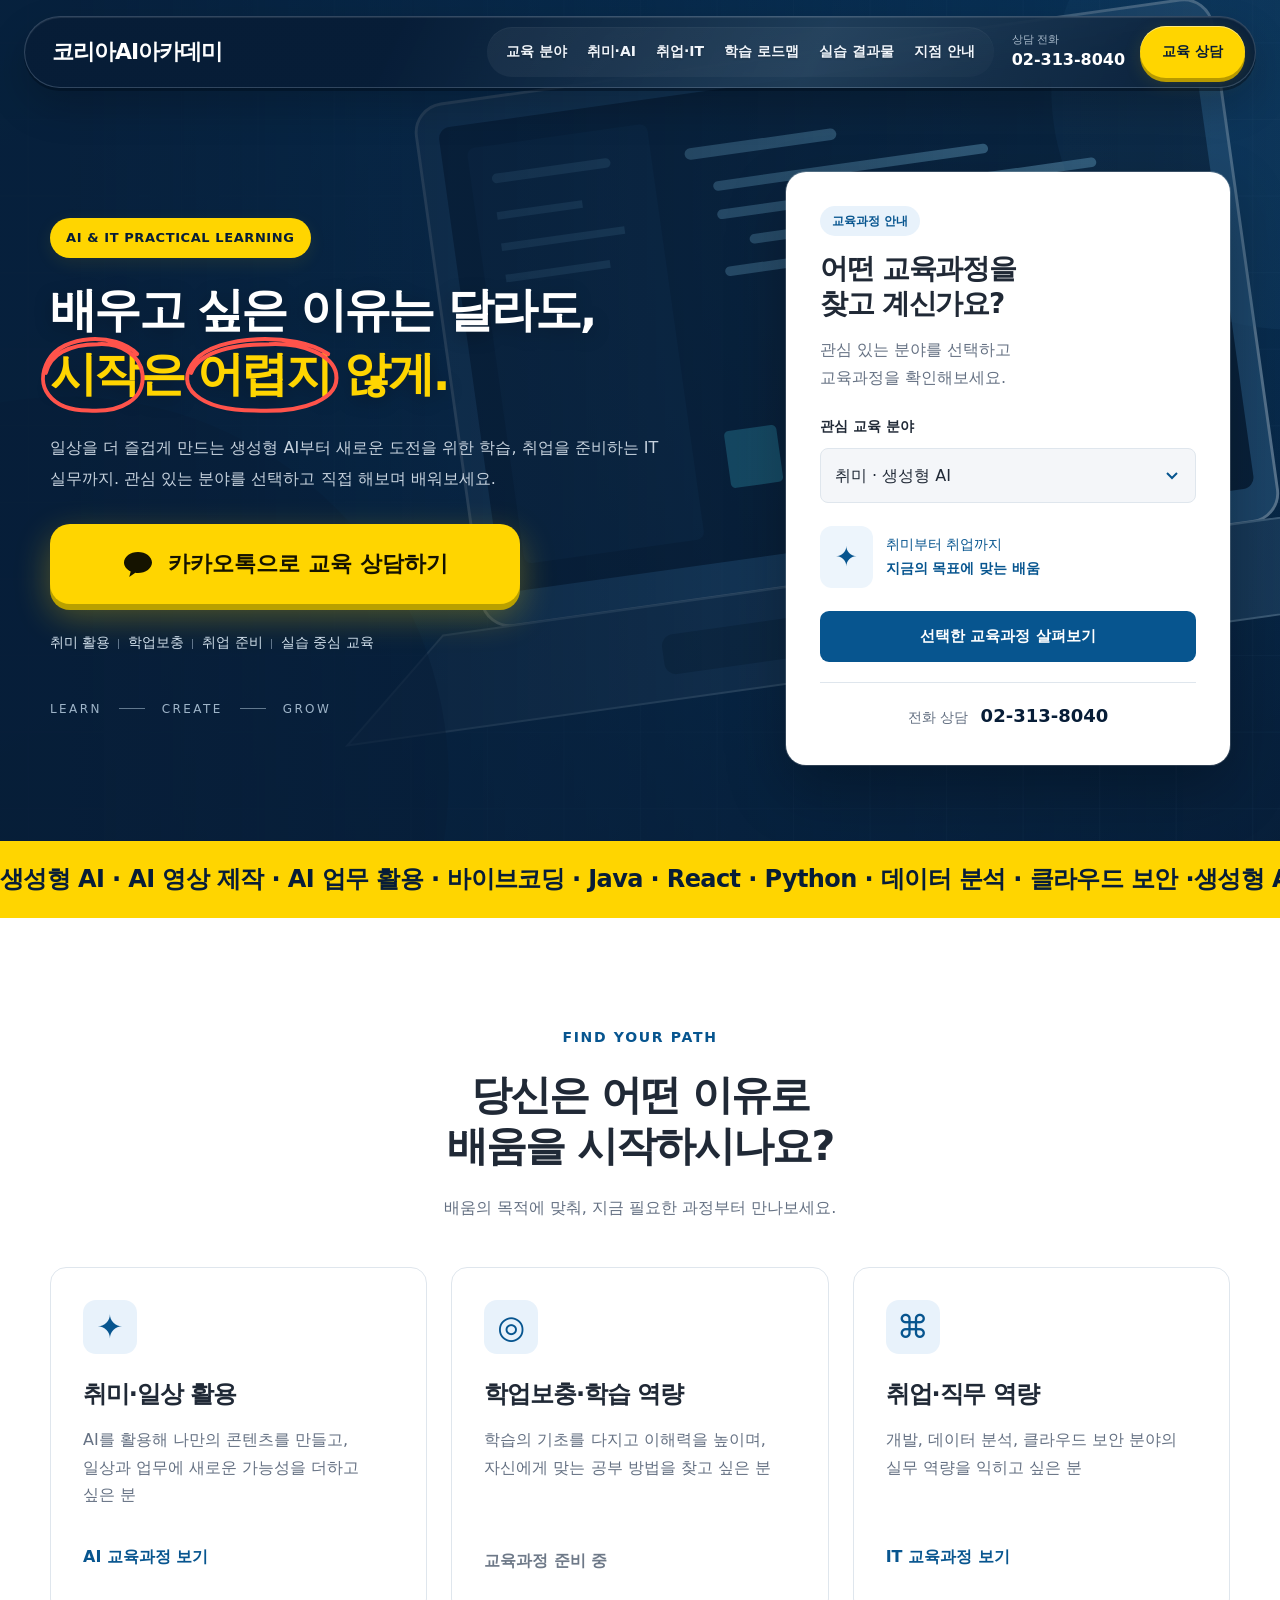
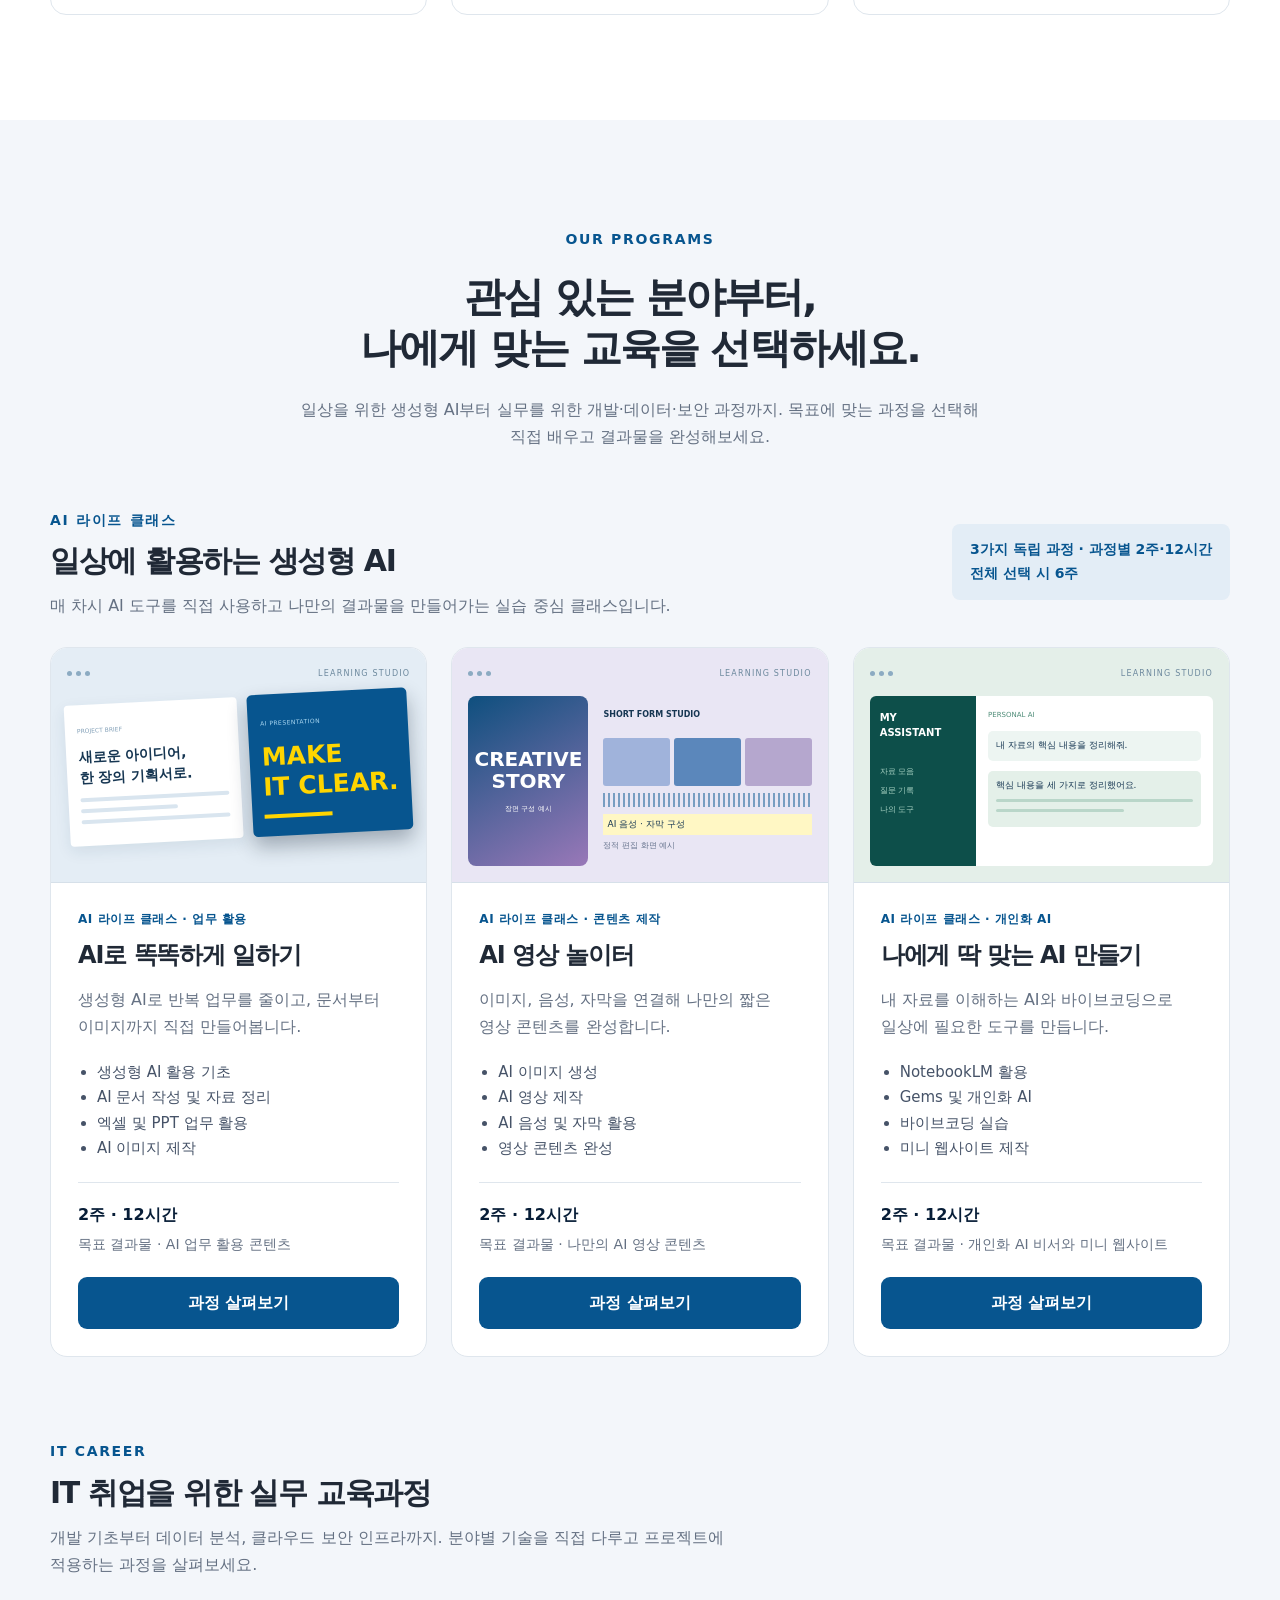
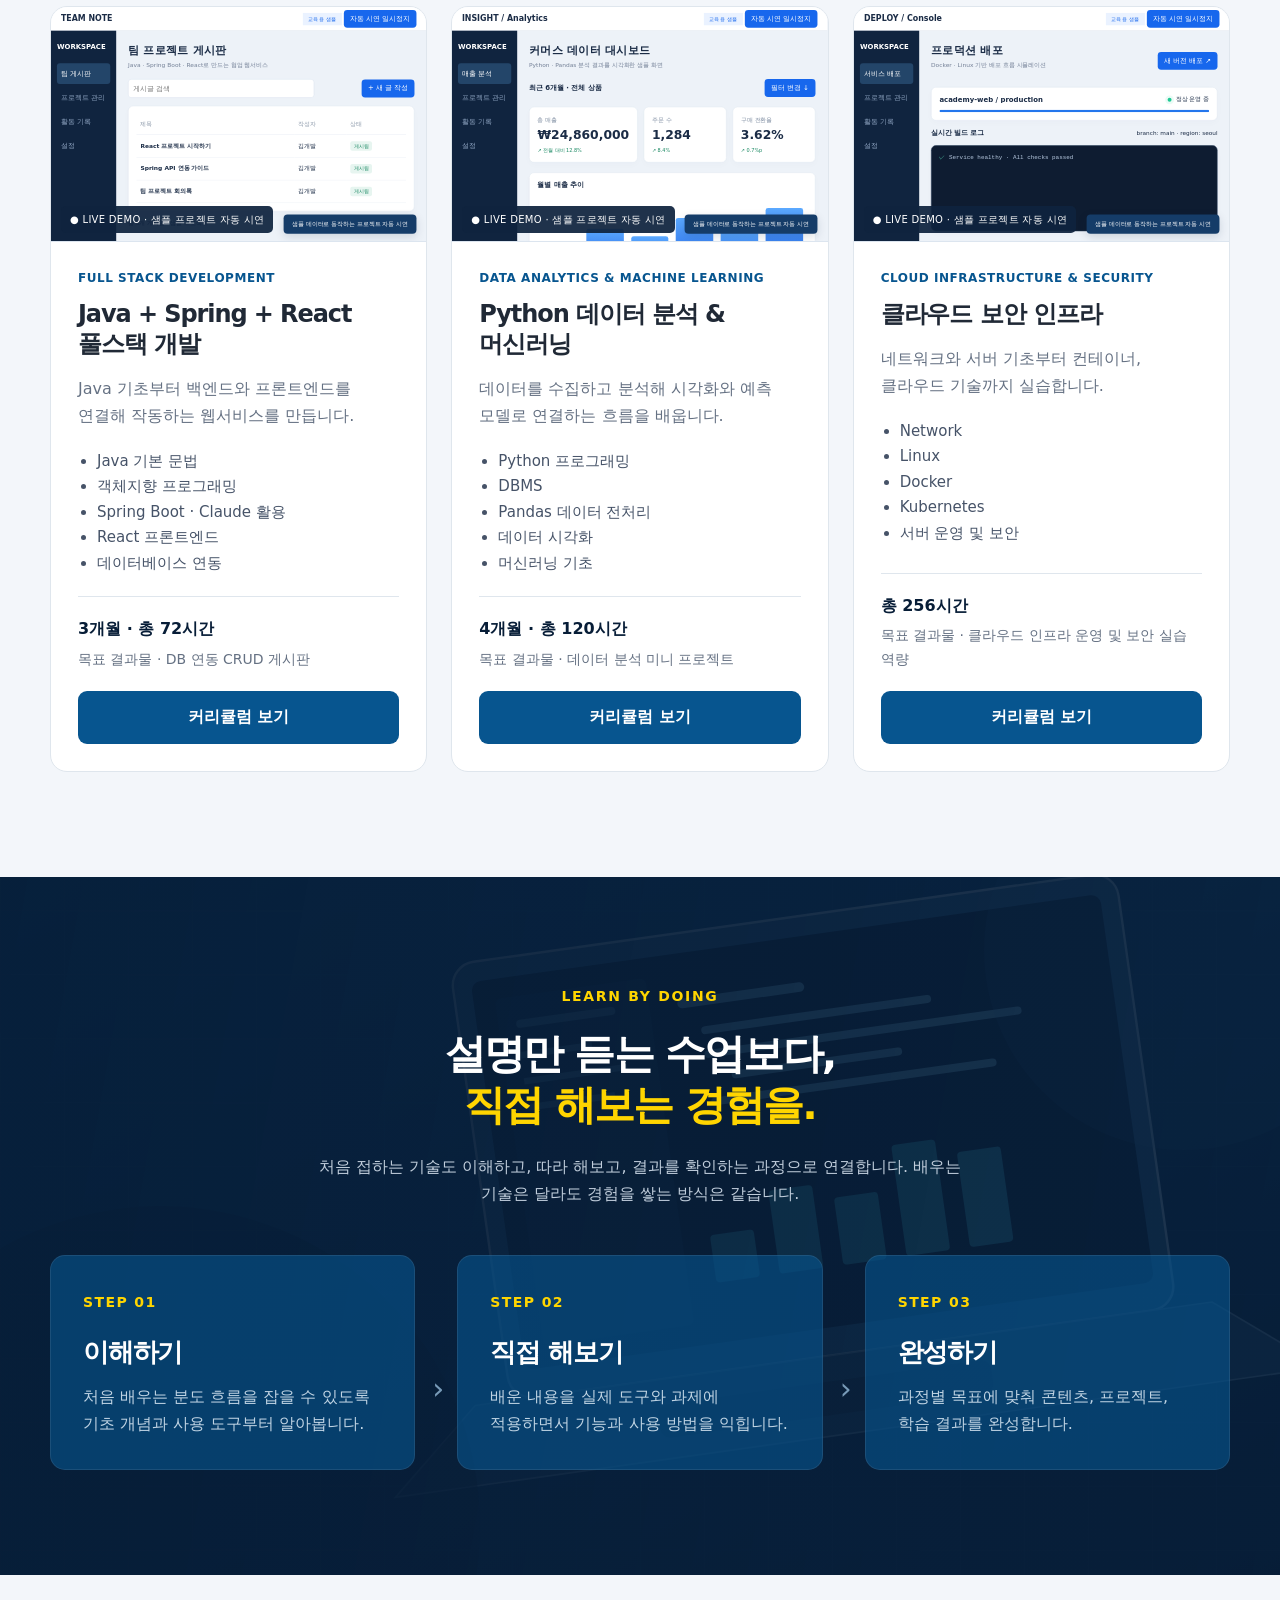
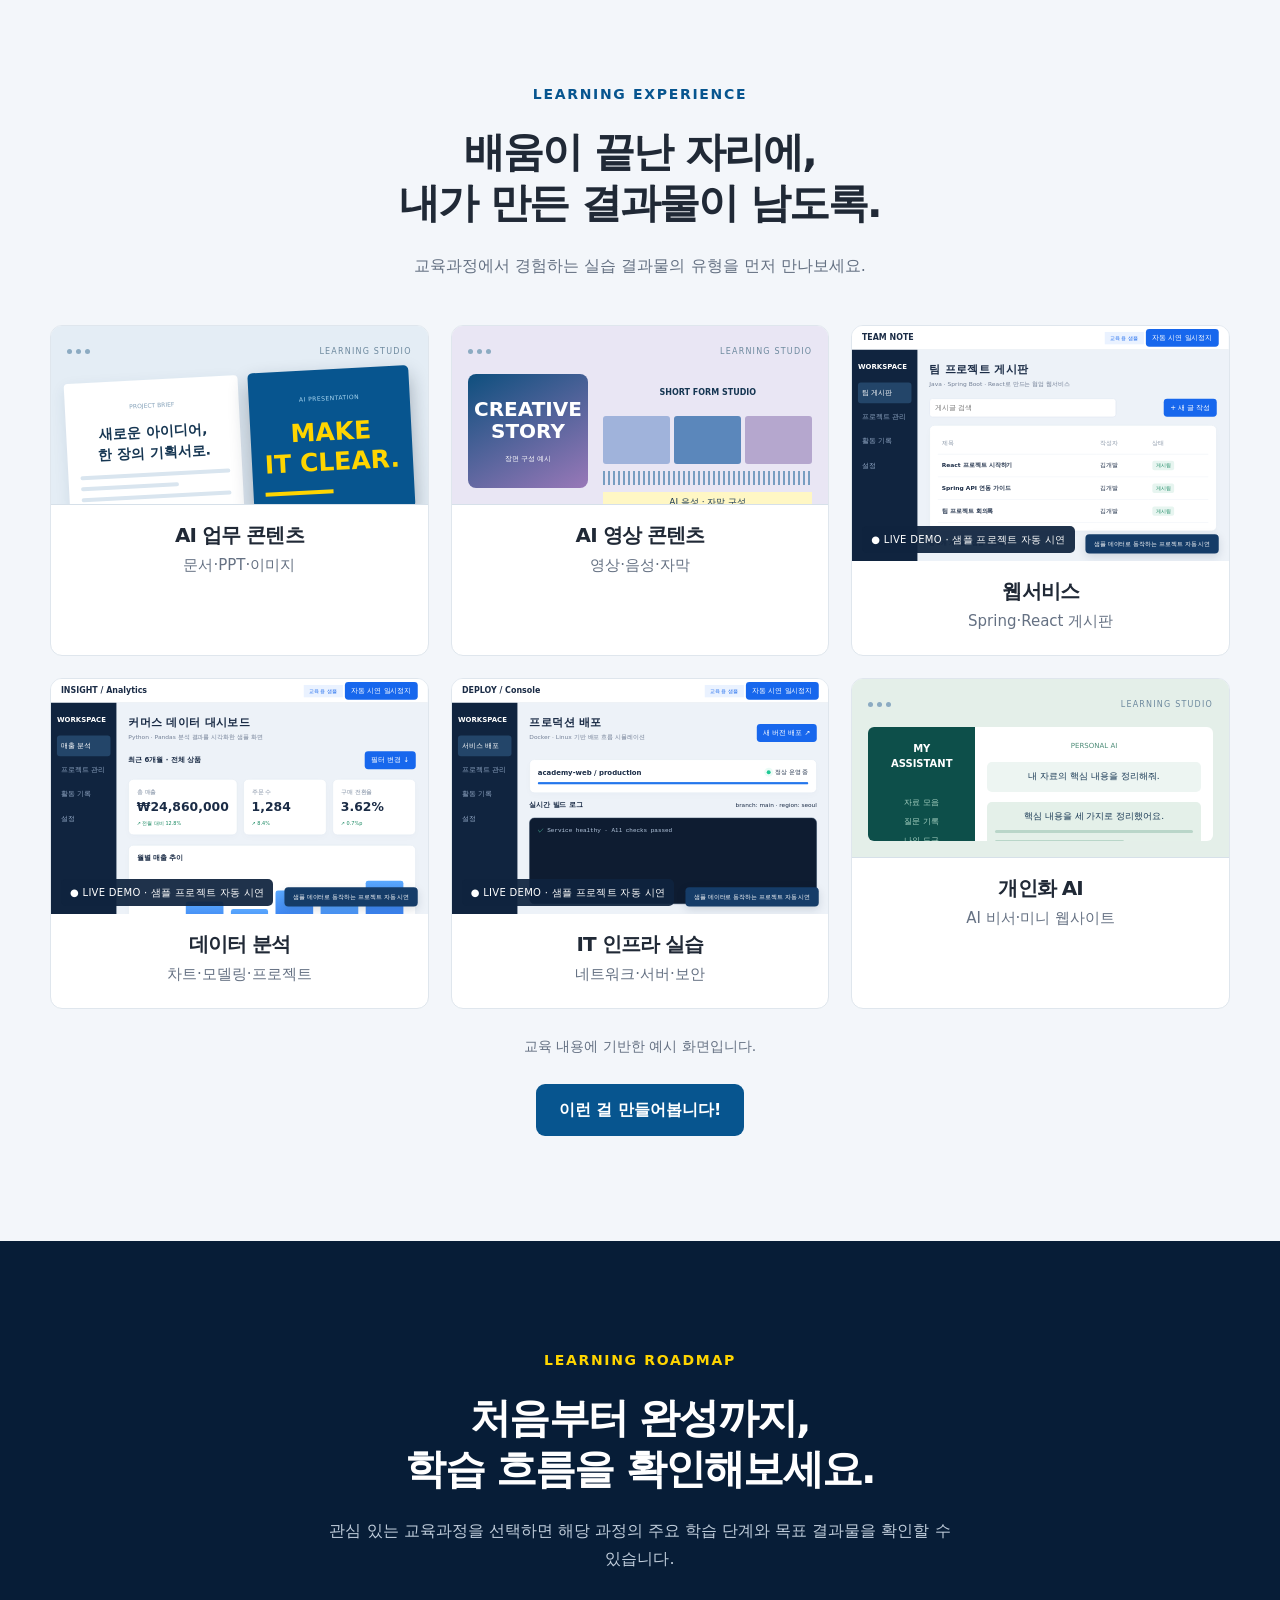
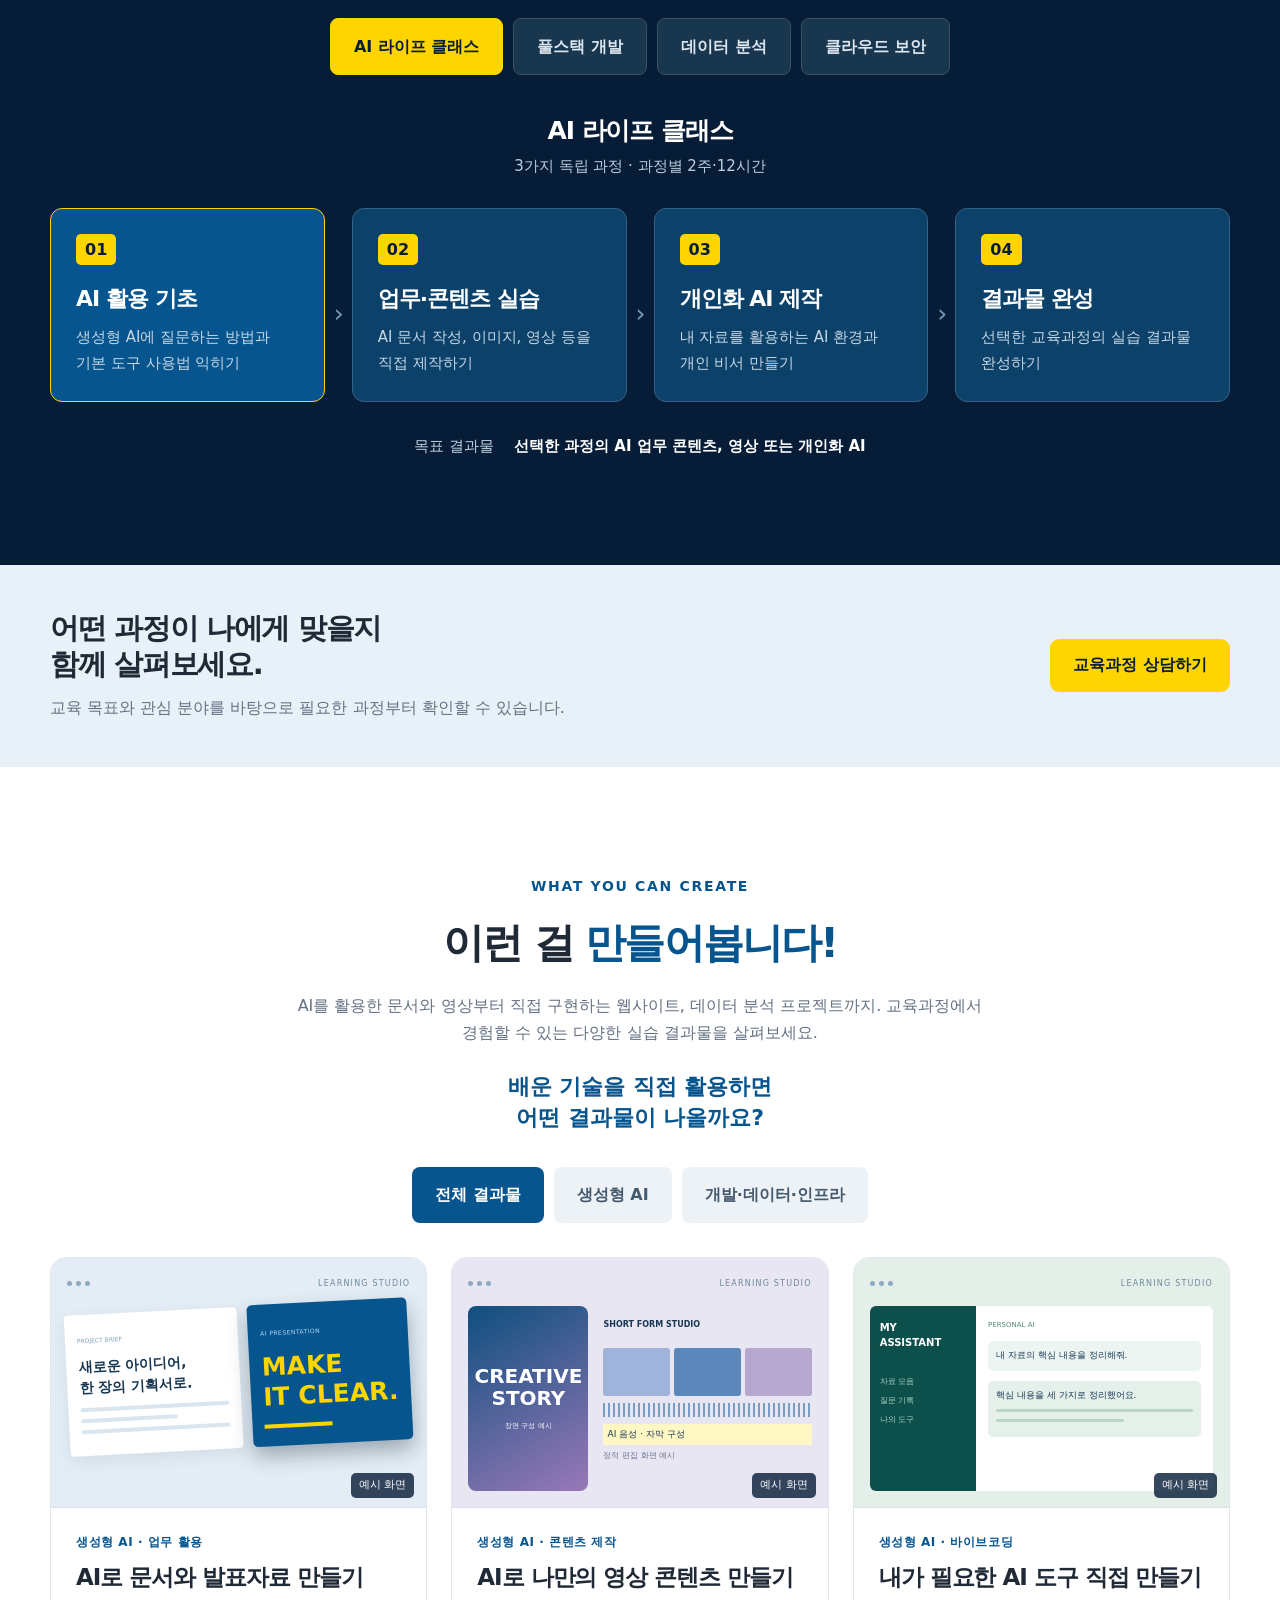
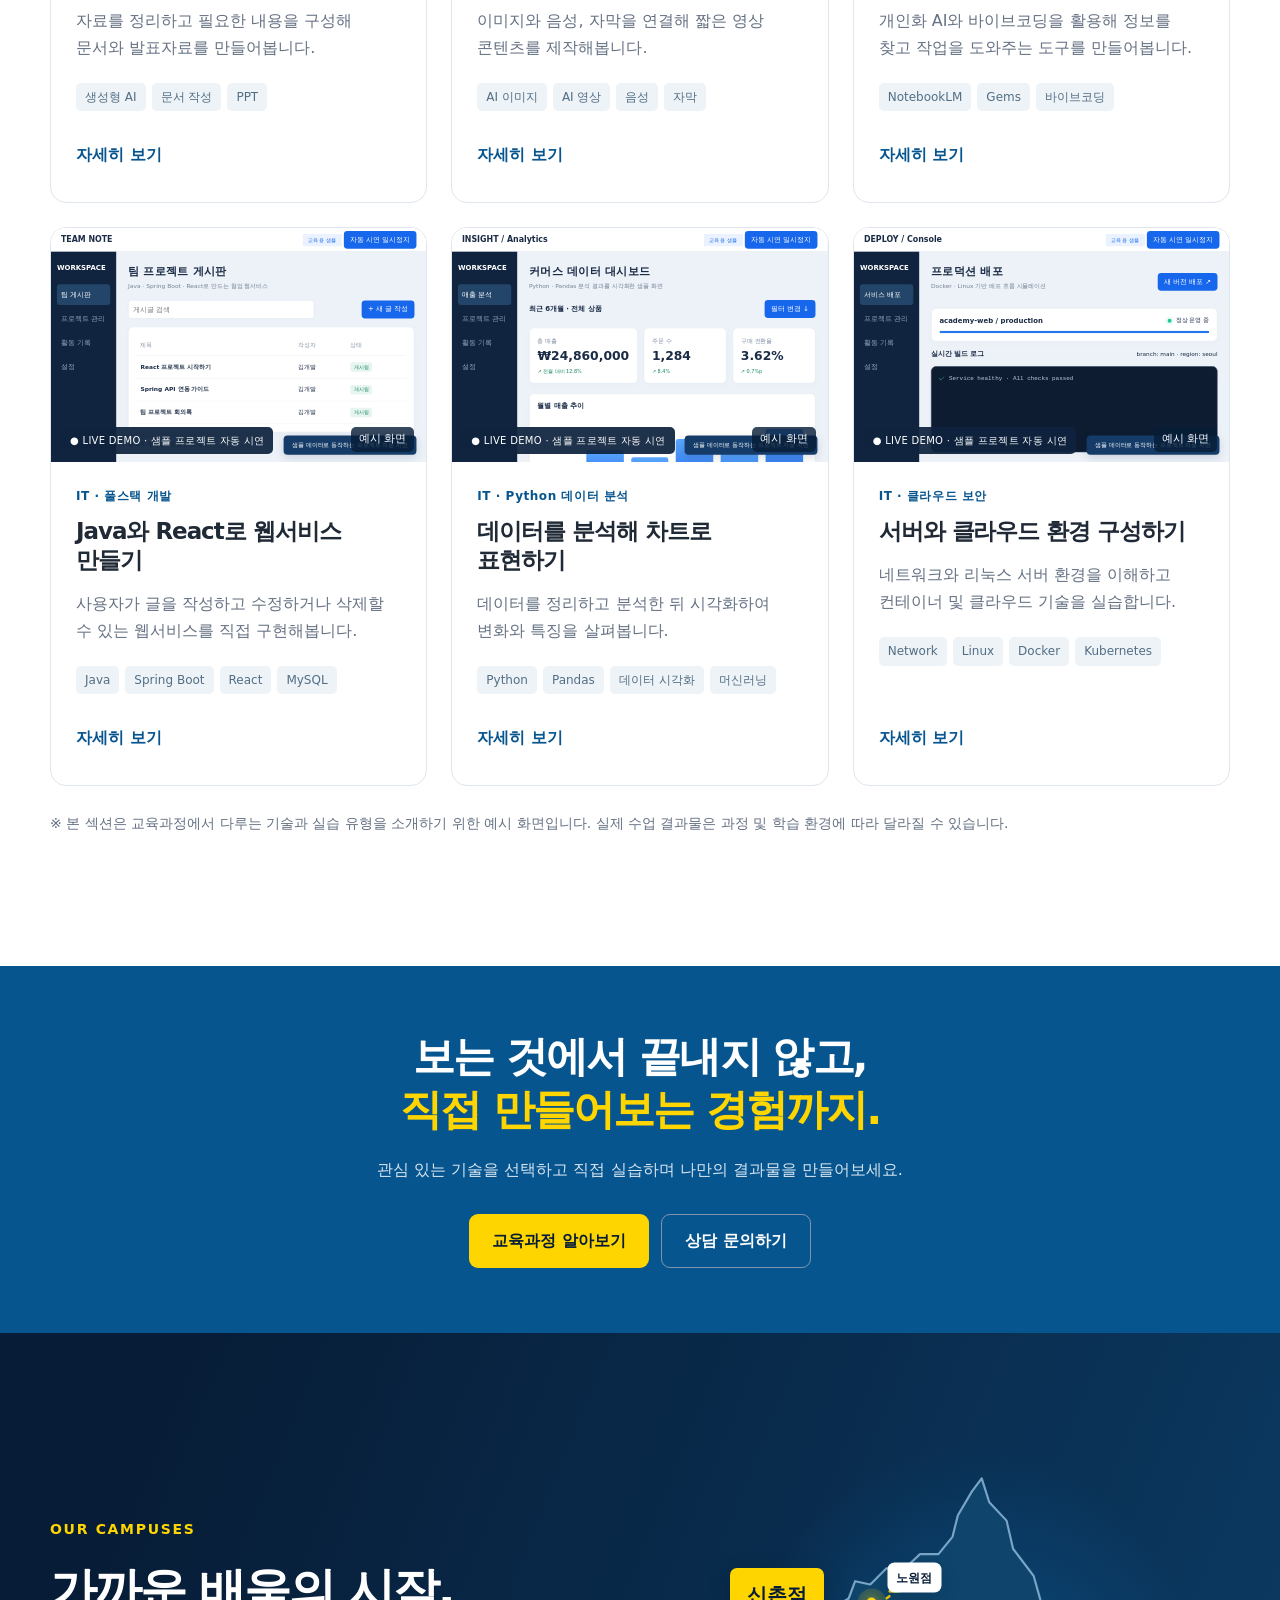
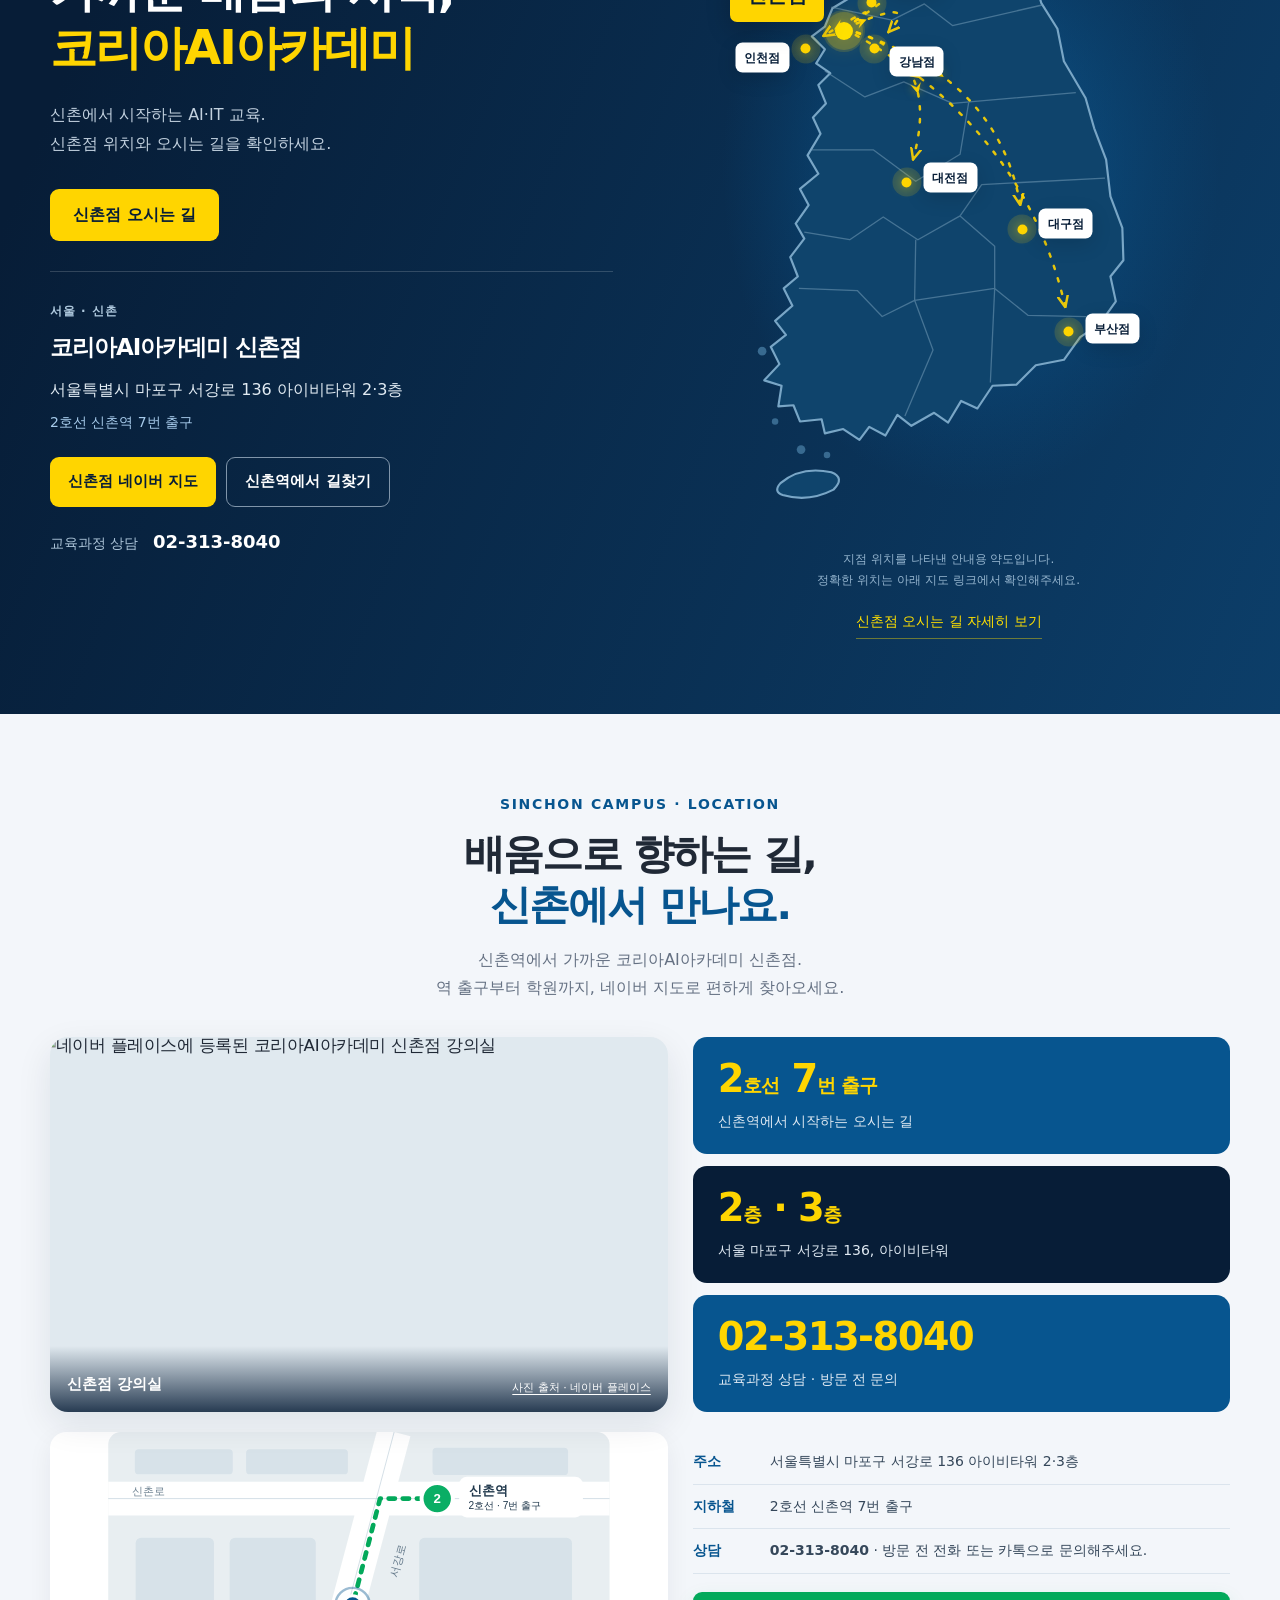
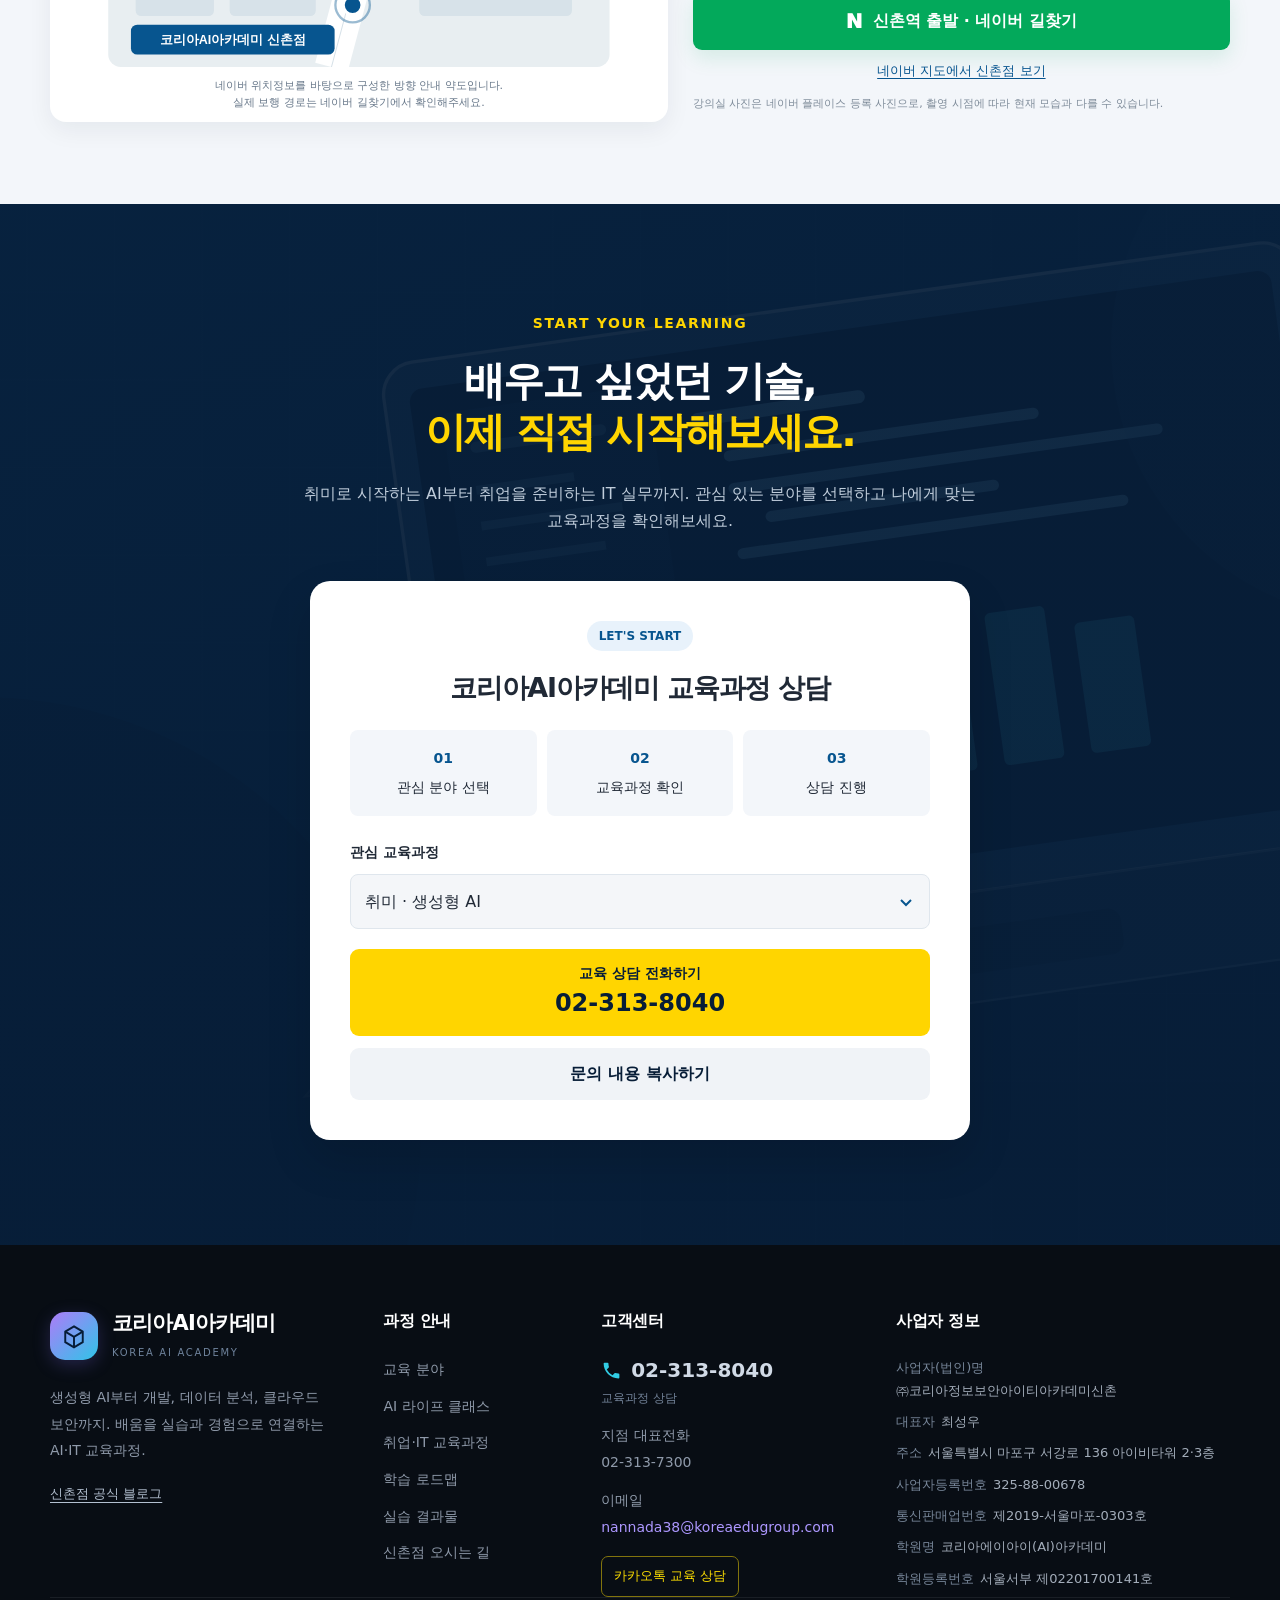
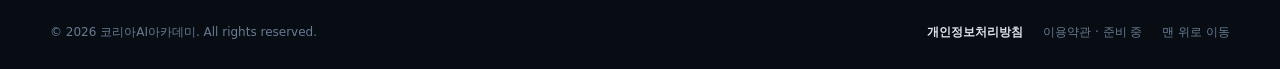
==== index.html @ da9e71c8 "Focus campus information and navigation on Sinchon; retain map arrows" ====
<!doctype html>
<html lang="ko"><head><meta charset="utf-8"><meta name="viewport" content="width=device-width,initial-scale=1"><meta name="theme-color" content="#071D37"><meta name="description" content="코리아AI아카데미 AI·IT 교육과정. 생성형 AI, Java·React 개발, Python 데이터 분석, 클라우드 보안까지 실습으로 배웁니다."><meta property="og:title" content="코리아AI아카데미 | AI·IT 교육과정"><title>코리아AI아카데미 | AI·IT 교육과정</title><link rel="preconnect" href="https://cdn.jsdelivr.net"><link rel="stylesheet" href="https://cdn.jsdelivr.net/gh/orioncactus/pretendard@v1.3.9/dist/web/static/pretendard-dynamic-subset.min.css"><link rel="stylesheet" href="./css/style.css?v=20261122-sinchon-only"><script defer src="./js/content.js?v=20261122-sinchon-only"></script><script defer src="./js/main.js?v=20261122-sinchon-only"></script></head><body><a class="skip" href="#main">본문 바로가기</a><div id="app"></div><footer class="academy-footer"><div class="wrap"><div class="footer-columns"><div class="footer-brand-column"><a class="footer-brand-lockup" href="#top"><span class="footer-brand-symbol" aria-hidden="true"><svg viewBox="0 0 32 32"><path d="m16 5 10 6v12l-10 6-10-6V11Z" fill="none" stroke="currentColor" stroke-width="2.2"/><path d="m6 11 10 6 10-6M16 17v12" fill="none" stroke="currentColor" stroke-width="2.2"/></svg></span><span><b>코리아AI아카데미</b><small>KOREA AI ACADEMY</small></span></a><p>생성형 AI부터 개발, 데이터 분석, 클라우드 보안까지. 배움을 실습과 경험으로 연결하는 AI·IT 교육과정.</p><a class="footer-blog" href="https://blog.naver.com/sunsoo2002" target="_blank" rel="noopener noreferrer">신촌점 공식 블로그</a></div><div class="footer-course-column"><h3>과정 안내</h3><ul><li><a href="#paths">교육 분야</a></li><li><a href="#hobby">AI 라이프 클래스</a></li><li><a href="#career">취업·IT 교육과정</a></li><li><a href="#roadmap">학습 로드맵</a></li><li><a href="#outcomes">실습 결과물</a></li><li><a href="#sinchon-visit">신촌점 오시는 길</a></li></ul></div><div class="footer-customer-column"><h3>고객센터</h3><a class="footer-consult-phone" href="tel:023138040"><svg viewBox="0 0 24 24" aria-hidden="true"><path d="M6.6 10.8a15.4 15.4 0 0 0 6.6 6.6l2.2-2.2a1 1 0 0 1 1-.24c1.1.37 2.3.57 3.6.57a1 1 0 0 1 1 1V20a1 1 0 0 1-1 1C10.6 21 3 13.4 3 4a1 1 0 0 1 1-1h3.5a1 1 0 0 1 1 1c0 1.3.2 2.5.57 3.6a1 1 0 0 1-.24 1z"/></svg>02-313-8040</a><p class="footer-phone-caption">교육과정 상담</p><p>지점 대표전화<br><a href="tel:023137300">02-313-7300</a></p><p>이메일<br><a class="footer-email" href="mailto:nannada38@koreaedugroup.com">nannada38@koreaedugroup.com</a></p><a class="footer-kakao" href="https://open.kakao.com/o/sD28nP0h" target="_blank" rel="noopener noreferrer">카카오톡 교육 상담</a></div><div class="footer-business-column"><h3>사업자 정보</h3><dl><div><dt>사업자(법인)명</dt><dd>㈜코리아정보보안아이티아카데미신촌</dd></div><div><dt>대표자</dt><dd>최성우</dd></div><div><dt>주소</dt><dd>서울특별시 마포구 서강로 136 아이비타워 2·3층</dd></div><div><dt>사업자등록번호</dt><dd>325-88-00678</dd></div><div><dt>통신판매업번호</dt><dd>제2019-서울마포-0303호</dd></div><div><dt>학원명</dt><dd>코리아에이아이(AI)아카데미</dd></div><div><dt>학원등록번호</dt><dd>서울서부 제02201700141호</dd></div></dl></div></div><div class="footer-legal"><p>© 2026 코리아AI아카데미. All rights reserved.</p><div><a href="https://sinchon.koreaisacademy.com/2025/customer/privacy.asp" target="_blank" rel="noopener noreferrer">개인정보처리방침</a><span>이용약관 · 준비 중</span><a href="#top">맨 위로 이동</a></div></div></div></footer><noscript>교육과정 안내를 확인하려면 JavaScript를 켜주세요. 교육 상담: <a href="tel:023138040">02-313-8040</a></noscript><dialog id="detail" aria-labelledby="dialog-title"><button class="close" aria-label="상세창 닫기" autofocus>×</button><div id="dialog-body"></div></dialog></body></html>
---- css/style.css ----
:root{--navy:#071d37;--blue:#07558f;--yellow:#ffd500;--pale:#f3f6fa;--text:#202936;--muted:#657183;--border:#dfe6ed;--max:1180px}
*{box-sizing:border-box}html{scroll-behavior:smooth;scroll-padding-top:105px}body{margin:0;color:var(--text);font:16px/1.7 Pretendard,system-ui,-apple-system,sans-serif;word-break:keep-all;-webkit-font-smoothing:antialiased}body.modal-open{overflow:hidden}button,input,select{font:inherit}a{color:inherit;text-decoration:none}button{cursor:pointer}button,a,select{-webkit-tap-highlight-color:transparent}button{border:0}img{max-width:100%}em{font-style:normal;color:var(--yellow)}h1,h2,h3,h4,p{margin:0}h1,h2,h3,h4{line-height:1.25;letter-spacing:-.045em}strong{font-weight:800}a:focus-visible,button:focus-visible,select:focus-visible,[tabindex]:focus-visible{outline:3px solid #258fff;outline-offset:5px}.skip{position:fixed;top:-100px;left:20px;z-index:1000;background:#fff;padding:15px}.skip:focus{top:10px}.wrap{width:min(var(--max),calc(100% - 64px));margin:auto}.center{text-align:center}.section{padding:105px 0}.pale{background:var(--pale)}.navy{background:var(--navy);color:#fff}.blue-bg{background:var(--blue);color:#fff}.eyebrow{display:inline-block;color:var(--blue);font-size:14px;font-weight:800;letter-spacing:.12em;margin-bottom:20px}.navy .eyebrow,.hero .eyebrow{color:var(--yellow)}.section-head{max-width:820px;margin-bottom:46px}.section-head.center{margin-inline:auto}.section-head h2{font-size:clamp(30px,3.2vw,46px);font-weight:850;margin-bottom:22px}.section-head h2 strong{color:var(--blue)}.section-head p{color:var(--muted);max-width:690px}.section-head.center p{margin:auto}.navy .section-head p{color:#c0cddb}.btn{display:inline-flex;justify-content:center;align-items:center;gap:10px;padding:15px 23px;min-height:50px;border-radius:9px;font-size:16px;font-weight:800;line-height:1.4;transition:transform .2s,box-shadow .2s;max-width:100%}.btn:hover{transform:translateY(-2px);box-shadow:0 6px 15px #0002}.yellow{background:var(--yellow);color:var(--navy)}.blue{background:var(--blue);color:white}.outline{background:transparent;border:1px solid #8095aa;color:#fff}.neutral{background:#f0f3f7;color:var(--navy)}.btn.text,.text-btn{padding:8px 0;background:none;color:var(--blue);font-weight:800;font-size:16px}.status{font-size:14px;line-height:1.6;color:var(--blue);margin-top:12px}.status:empty{display:none}.example-note{color:var(--muted);font-size:14px;line-height:1.8;margin:25px 0}.small-label{color:var(--blue);font-size:12px;font-weight:800;letter-spacing:.045em;line-height:1.5}
.header{position:fixed;inset:0 0 auto;z-index:50;background:#071d37eb;backdrop-filter:blur(18px);border-bottom:1px solid #ffffff15;color:white}.nav{height:84px;display:flex;align-items:center;gap:22px}.brand{font-size:22px;font-weight:850;letter-spacing:-1px;white-space:nowrap}.nav-links{display:flex;gap:22px;margin-left:auto}.nav-links a{font-size:14px;font-weight:650;color:#d8e1eb;white-space:nowrap}.nav-links a.active{color:var(--yellow)}.nav-actions{display:flex;align-items:center;gap:16px}.nav-actions .btn{font-size:14px;min-height:43px;padding:10px 17px}.nav-phone{font-weight:800;font-size:16px;white-space:nowrap;line-height:1.3}.nav-phone small{display:block;font-size:11px;color:#aabbcb;font-weight:500;margin-bottom:3px}.menu{display:none;background:none;color:white;font-size:24px;width:44px;height:44px}
.hero{background:linear-gradient(90deg,#071d37f5 20%,#071d37c9),url('../assets/images/learning-studio.svg') center/cover;min-height:710px;color:white;padding:158px 0 76px}.hero-grid{display:grid;grid-template-columns:1.5fr 1fr;gap:70px;align-items:center}.hero h1{font-size:clamp(37px,3.65vw,54px);font-weight:900;letter-spacing:-.055em;line-height:1.28;margin-bottom:27px}.hero-copy>p{color:#c6d2de;max-width:610px;line-height:1.9}.hero-buttons{display:flex;gap:12px;flex-wrap:wrap;margin-top:30px}.keywords{display:flex;gap:18px;flex-wrap:wrap;margin-top:27px;color:#d1dfeb;font-size:14px}.keywords span+span{position:relative}.keywords span+span:before{content:"";position:absolute;left:-10px;top:8px;height:10px;border-left:1px solid #60758b}.hero-note{display:flex;align-items:center;gap:17px;margin-top:44px;font-size:12px;letter-spacing:.2em;color:#9eb4c8}.hero-note i{width:26px;height:1px;background:#62798e}.finder{background:#fff;border-radius:20px;color:var(--text);padding:34px;box-shadow:0 25px 60px #0003}.pill{display:inline-block;padding:5px 12px;background:#e8f2fb;color:var(--blue);border-radius:20px;font-size:12px;font-weight:800}.finder h2{font-size:28px;margin:15px 0}.finder>p{font-size:16px;color:var(--muted)}label{font-size:14px;font-weight:750;display:block;margin:24px 0 9px}select{appearance:none;width:100%;background:#f4f6f9 url("data:image/svg+xml,%3Csvg xmlns='http://www.w3.org/2000/svg' width='20' height='20'%3E%3Cpath d='m5 8 5 5 5-5' fill='none' stroke='%2307558f' stroke-width='2'/%3E%3C/svg%3E") no-repeat right 13px center;color:var(--text);border:1px solid var(--border);border-radius:8px;padding:13px 38px 13px 14px;min-height:51px}.finder-info{display:flex;gap:13px;align-items:center;margin:23px 0;color:var(--blue);font-size:14px}.finder-info>span{background:#edf5fc;border-radius:12px;padding:8px 15px;font-size:27px}.finder .btn{width:100%;font-size:15px}.finder-phone{display:block;text-align:center;border-top:1px solid var(--border);padding-top:18px;margin-top:20px;font-size:14px;color:var(--muted)}.finder-phone b{color:var(--navy);margin-left:8px;font-size:18px}.marquee{overflow:hidden;background:var(--yellow);color:var(--navy);padding:18px 0}.marquee>div{display:flex;width:max-content;animation:marquee 45s linear infinite}.marquee span{font-size:24px;letter-spacing:-.025em;font-weight:850;white-space:nowrap}@keyframes marquee{to{transform:translateX(-50%)}}
.paths,.program-grid,.project-grid{display:grid;grid-template-columns:repeat(3,minmax(0,1fr));gap:24px}.path{border:1px solid var(--border);border-radius:16px;padding:32px;display:flex;flex-direction:column;align-items:flex-start;transition:transform .2s,box-shadow .2s}.path:hover{transform:translateY(-5px);box-shadow:0 15px 30px #071d3710}.path-icon{display:grid;place-items:center;width:54px;height:54px;background:#e8f2fb;border-radius:13px;font-size:32px;color:var(--blue);margin-bottom:25px}.path h3{font-size:24px;margin-bottom:17px}.path p{color:var(--muted);margin-bottom:24px}.path .btn,.path button{margin-top:auto}.path .study{color:#6e7988}.subhead{display:flex;justify-content:space-between;align-items:center;gap:26px;margin:55px 0 28px;scroll-margin-top:110px}.subhead .eyebrow{margin-bottom:10px}.subhead h3{font-size:30px;margin-bottom:12px}.subhead p{color:var(--muted);max-width:740px}.info-pill{background:#e3edf6;padding:14px 18px;border-radius:8px;font-size:14px;white-space:nowrap;color:var(--blue);font-weight:700}.it-subhead{margin-top:80px}.program{background:white;border:1px solid var(--border);border-radius:17px;overflow:hidden;display:flex;flex-direction:column;scroll-margin-top:108px;transition:transform .2s,box-shadow .2s}.program:hover{transform:translateY(-5px);box-shadow:0 18px 35px #071d3712}.program-body{padding:27px;display:flex;flex-direction:column;flex:1}.program h4{font-size:24px;margin:12px 0 16px}.program-body>p{font-size:16px;color:var(--muted)}.program ul{padding-left:19px;color:#465368;font-size:15px;margin:20px 0}.program-result{margin-top:auto;border-top:1px solid var(--border);padding-top:18px}.program-result b{display:block;color:var(--navy);font-size:16px}.program-result span{display:block;color:var(--muted);font-size:14px;margin:5px 0 20px}.program .btn{width:100%;margin-top:0}
.mock{background:#e4edf5;padding:16px;aspect-ratio:1.6;overflow:hidden;position:relative;font-size:12px;line-height:1.5;border-bottom:1px solid #d6e0e9;user-select:none;color:#163652}.mock-top{height:20px;display:flex;align-items:center;gap:4px;margin-bottom:12px}.mock-top i{width:5px;height:5px;border-radius:50%;background:#8cabc2}.mock-top span{margin-left:auto;font-size:8px;letter-spacing:.15em;color:#6d899e}.doc-layout{display:flex;gap:10px;align-items:center;transform:rotate(-3deg)}.sheet{background:white;width:52%;padding:15px 12px;box-shadow:0 5px 15px #16426218;border-radius:4px}.sheet small{font-size:6px;color:#83a0b8}.sheet b{font-size:14px;display:block;margin:9px 0}.lines{display:block;height:4px;background:#d9e5ef;margin:7px 0;width:100%;border-radius:2px}.lines.short{width:65%}.slides{background:#07558f;color:#fff;width:48%;padding:18px 12px;border-radius:5px;box-shadow:0 10px 20px #1235}.slides>span{font-size:6px;letter-spacing:.08em;color:#acd9f3}.slides strong{display:block;font-size:25px;line-height:1.2;margin:12px 0;color:#ffd500}.slide-bar{width:50%;height:4px;background:#ffd500}.video{background:#e9e6f4}.video-layout{display:flex;gap:15px;height:calc(100% - 32px)}.portrait{width:35%;border-radius:8px;background:linear-gradient(150deg,#0e4f7e,#9978b8);color:#fff;display:flex;flex-direction:column;justify-content:center;text-align:center}.portrait span{font-weight:900;font-size:20px;line-height:1.1}.portrait small{font-size:7px;margin-top:12px}.timeline{flex:1;padding:8px 0}.timeline>b{font-size:8px}.frames{display:flex;gap:4px;height:48px;margin-top:16px}.frames i{flex:1;background:#a0b3db;border-radius:3px}.frames i:nth-child(2){background:#5b87bb}.frames i:nth-child(3){background:#b5a7ce}.audio{height:14px;margin:7px 0;background:repeating-linear-gradient(90deg,#07558f 0 2px,transparent 2px 5px);opacity:.5}.caption{background:#fff7c4;font-size:9px;padding:4px}.timeline>small{font-size:8px;color:#66738d}.chat{background:#e4efe9}.chat-layout{display:flex;height:calc(100% - 32px);background:white;border-radius:6px;overflow:hidden}.chat-side{width:31%;background:#0d4f4a;color:#fff;padding:14px 10px;font-size:10px;font-weight:800}.chat-side>span{display:block;margin-top:22px;font-size:8px;line-height:2.4;color:#a9d3c4;font-weight:400}.messages{padding:12px;flex:1;font-size:9px}.messages small{font-size:7px;color:#4e8c78}.messages>div{padding:8px;background:#edf5f2;border-radius:5px;margin-top:10px}.messages .answer{background:#e4f0e9}.messages .lines{background:#b9d6c9;height:3px}.web{background:#dfe9f7}.board-mock{background:white;border-radius:6px;padding:13px;box-shadow:0 4px 15px #1231}.board-brand{font-weight:800;font-size:12px;margin-bottom:13px}.board-brand span{float:right;background:#07558f;color:white;padding:3px 5px;font-size:6px;border-radius:3px}.search-demo{background:#eff2f7;padding:6px;color:#a0acbb;font-size:7px}.board-row{padding:8px 0;font-size:9px;border-bottom:1px solid #e6edf3}.board-row small{float:right;font-size:7px;color:#8092a7}.data{background:#deefed}.data-mock{padding:8px 12px;background:white;border-radius:6px}.metrics{display:flex;gap:30px;font-size:7px;color:#618a86}.metrics b{font-size:19px;color:#07558f}.chart{display:flex;height:70px;align-items:end;gap:9px;margin-top:10px;border-bottom:1px solid #9bbfb8}.chart i{flex:1;background:#329e91;border-radius:3px 3px 0 0}.chart i:nth-child(even){background:#07558f}.data-mock>small{font-size:7px;color:#678e87}.cloud{background:#dfe9f2}.cloud-mock{background:#092d4a;border-radius:6px;color:white;text-align:center;padding:12px}.cloud-node{display:inline-block;background:#ffd500;color:#071d37;font-weight:800;font-size:11px;padding:6px 21px;border-radius:6px}.connect-line{height:18px;border-left:1px solid #57829d;width:0;margin:auto}.nodes{display:flex;justify-content:space-around;border-top:1px solid #57829d;padding-top:7px}.nodes span{padding:5px;border:1px solid #57829d;border-radius:4px;font-size:7px}.terminal{text-align:left;background:#071d37;padding:8px;font:9px monospace;margin-top:9px;color:#c5e4fa}.terminal span{color:#8ea9b9;font-size:7px}
.process{background:linear-gradient(100deg,#071d37f2,#071d37d9),url('../assets/images/learning-studio.svg') center/cover}.process-grid{display:grid;grid-template-columns:repeat(3,minmax(0,1fr));gap:42px;margin-top:48px}.process-grid article{position:relative;background:#07558f99;border:1px solid #ffffff15;border-radius:15px;padding:32px}.process-grid article:not(:last-child):after{content:"›";position:absolute;right:-30px;top:50%;font-size:30px;color:#789bb8}.step{font-size:14px;letter-spacing:.1em;font-weight:800;color:var(--yellow)}.process h3{font-size:26px;margin:20px 0 15px}.process article p{color:#bfd3e3}.preview-grid{display:grid;grid-template-columns:repeat(3,minmax(0,1fr));gap:22px}.preview-grid article{background:#fff;border-radius:12px;overflow:hidden;text-align:center;border:1px solid var(--border);padding-bottom:20px}.preview-grid .mock{aspect-ratio:2.1}.preview-grid h3{font-size:20px;margin:18px 0 5px}.preview-grid p{font-size:15px;color:var(--muted)}
.tabs{display:flex;flex-wrap:wrap;justify-content:center;gap:10px;margin:34px 0}.tabs button{padding:14px 23px;border-radius:8px;font-weight:750;min-height:50px}.roadmap-tabs button{background:#19364f;color:#dce6ef;border:1px solid #38526a}.roadmap-tabs button[aria-selected=true]{background:var(--yellow);color:var(--navy);border-color:var(--yellow)}.roadmap-heading{text-align:center;margin:40px 0 28px}.roadmap-heading h3{font-size:25px;margin-bottom:8px}.roadmap-heading p{font-size:15px;color:#bbcede}.roadmap-grid{display:grid;grid-template-columns:repeat(4,minmax(0,1fr));gap:27px}.roadmap-step{position:relative;text-align:left;padding:25px;background:#0c416a;border:1px solid #346285;color:white;border-radius:12px;transition:background .2s}.roadmap-step[aria-pressed=true]{background:#07558f;border-color:var(--yellow)}.roadmap-step>span{display:inline-block;background:var(--yellow);color:var(--navy);border-radius:5px;padding:2px 9px;font-weight:850}.roadmap-step h4{font-size:22px;margin:20px 0 13px}.roadmap-step p{color:#c6d7e5;font-size:15px}.roadmap-step:not(:last-child):after{content:"›";position:absolute;right:-20px;top:44%;font-size:25px;color:#769ebc}.roadmap-output{text-align:center;margin-top:32px;color:#c0d1df;font-size:15px}.roadmap-output strong{color:#fff;margin-left:15px}#roadmap-panel{animation:appear .3s}@keyframes appear{from{opacity:.3;transform:translateY(8px)}to{opacity:1;transform:none}}
.mid-banner{padding:45px 0;background:#e8f0f8}.mid-banner .wrap{display:flex;align-items:center;justify-content:space-between;gap:30px}.mid-banner h2{font-size:29px;margin-bottom:12px}.mid-banner p{color:var(--muted)}.showcase-sub{font-size:22px;line-height:1.4;color:var(--blue);font-weight:700;margin-top:-20px}.filters button{background:#edf2f7;color:#45596d}.filters button[aria-pressed=true]{background:var(--blue);color:#fff}.project{border:1px solid var(--border);border-radius:16px;overflow:hidden;display:flex;flex-direction:column;transition:transform .2s,box-shadow .2s}.project:hover{transform:translateY(-4px);box-shadow:0 15px 30px #071d3712}.project[hidden]{display:none}.project-visual{padding:0;position:relative;text-align:left;background:none;display:block;width:100%}.project-visual .mock{aspect-ratio:1.5}.example-badge{position:absolute;bottom:10px;right:12px;border-radius:5px;background:#071d37ce;color:white;font-size:11px;padding:3px 8px}.project-body{padding:25px;display:flex;flex-direction:column;flex:1}.project h3{font-size:23px;margin:12px 0 15px}.project p{color:var(--muted);font-size:16px}.tags{display:flex;gap:6px;flex-wrap:wrap;margin:22px 0}.tags span{background:#eef3f7;color:#526e85;font-size:12px;padding:4px 9px;border-radius:5px}.project .text-btn{margin-top:auto;text-align:left}.showcase-cta{padding:65px 0;text-align:center}.showcase-cta h2{font-size:clamp(28px,3.3vw,44px);margin-bottom:20px}.showcase-cta p{color:#d6e5f0}.showcase-cta .hero-buttons{justify-content:center}.contact{background:linear-gradient(#071d37e8,#071d37ef),url('../assets/images/learning-studio.svg') center/cover}.contact-card{max-width:660px;margin:auto;background:white;color:var(--text);padding:40px;border-radius:20px;box-shadow:0 20px 45px #0002;text-align:center}.contact-card h3{font-size:27px;margin-top:20px}.contact-steps{list-style:none;padding:0;display:grid;grid-template-columns:repeat(3,minmax(0,1fr));gap:10px;margin:25px 0;counter-reset:steps}.contact-steps li{background:var(--pale);padding:17px 8px;font-size:14px;border-radius:8px;counter-increment:steps}.contact-steps li:before{content:"0" counter(steps);display:block;color:var(--blue);font-size:14px;font-weight:800;margin-bottom:5px}.contact-card label{text-align:left}.contact-card .btn{width:100%;margin-top:12px}.call{flex-direction:column;gap:3px;margin-top:20px!important}.call b{font-size:24px}.call span{font-size:14px}
footer{background:#070d15;color:#a6b4c2;padding:55px 0 30px;font-size:14px}.footer-top{display:flex;justify-content:space-between;gap:25px;padding-bottom:35px;border-bottom:1px solid #ffffff1a}.footer-top .brand{color:white}.footer-top p{max-width:540px;margin-top:16px}.footer-phone{font-size:27px;font-weight:800;color:white;white-space:nowrap}.footer-bottom{display:flex;justify-content:space-between;gap:25px;margin-top:25px;font-size:12px}.footer-bottom>div{display:flex;flex-wrap:wrap;gap:18px}.footer-bottom>div>span{color:#778694}
dialog{width:min(840px,calc(100% - 32px));max-height:90svh;border:0;border-radius:20px;padding:38px;color:var(--text);overflow:auto;box-shadow:0 30px 90px #0006}dialog::backdrop{background:#041323d9;backdrop-filter:blur(4px)}.close{position:sticky;top:0;display:block;margin-left:auto;background:#eef3f7;width:44px;height:44px;border-radius:50%;font-size:30px;line-height:1;z-index:2}dialog h2{font-size:30px;margin:10px 0 25px}dialog h3{font-size:21px;margin:20px 0 10px}dialog .mock{border-radius:12px;max-width:650px;margin:0 auto 25px}dialog .mock-top{height:26px}dialog .sheet b{font-size:clamp(14px,3vw,30px)}dialog .mock{font-size:18px}dialog .btn{margin-top:20px}dialog li{margin-bottom:8px}
@media(max-width:1100px){.nav{gap:14px}.nav-links{display:none;position:absolute;top:83px;left:24px;right:24px;margin:0;background:var(--navy);padding:20px;border:1px solid #42617d;border-radius:12px}.nav-links.open{display:flex;flex-direction:column}.nav-links a{padding:8px}.menu{display:block}.nav-actions{margin-left:auto}.hero-grid{gap:35px;grid-template-columns:1.3fr 1fr}.hero h1{font-size:42px}.finder{padding:27px}.program-body{padding:22px}.program h4{font-size:22px}.subhead{align-items:start}.info-pill{font-size:12px}.roadmap-grid{gap:20px}.roadmap-step{padding:21px}.roadmap-step:not(:last-child):after{right:-16px}.footer-bottom{flex-direction:column}.program-grid,.project-grid{gap:18px}}
@media(max-width:850px){.section{padding:75px 0}.hero{padding-top:130px}.hero-grid{grid-template-columns:1fr}.hero h1{font-size:clamp(36px,6vw,52px)}.finder{max-width:620px;width:100%;padding:32px}.hero-copy>p{max-width:650px}.hero-note{margin-top:28px}.paths{gap:16px}.path{padding:23px}.path h3{font-size:21px}.program-grid,.project-grid{grid-template-columns:repeat(2,minmax(0,1fr))}.process-grid{gap:20px}.process-grid article{padding:25px}.process-grid article:not(:last-child):after{right:-17px}.preview-grid{grid-template-columns:repeat(2,minmax(0,1fr))}.roadmap-grid{grid-template-columns:repeat(2,minmax(0,1fr))}.roadmap-step:after{display:none}.subhead{flex-direction:column}.info-pill br{display:none}.mid-banner .wrap{align-items:start;flex-direction:column}}
@media(max-width:600px){.wrap{width:calc(100% - 36px)}html{scroll-padding-top:90px}.nav{height:74px;gap:8px}.brand{font-size:18px;letter-spacing:-.8px}.nav-actions{gap:8px}.nav-actions>.btn{display:none}.nav-phone{font-size:14px}.nav-phone small{font-size:10px}.menu{width:36px;flex-shrink:0}.nav-links{top:73px;left:18px;right:18px}.hero{padding:119px 0 50px}.hero-grid{gap:36px}.hero h1{font-size:clamp(31px,8vw,43px);line-height:1.35}.hero-copy>p{font-size:16px}.hero-buttons{flex-direction:column;gap:10px}.hero-buttons .btn{width:100%}.keywords{font-size:13px;gap:15px}.hero-note{font-size:11px}.finder{padding:26px}.finder h2{font-size:26px}.hero .eyebrow{font-size:12px}.marquee{padding:14px 0}.marquee span{font-size:20px}.section{padding:65px 0}.section-head h2{font-size:32px}.section-head p{font-size:16px}.eyebrow{font-size:12px;margin-bottom:15px}.section-head{margin-bottom:32px}.paths,.program-grid,.project-grid,.preview-grid,.process-grid,.roadmap-grid{grid-template-columns:1fr}.path{padding:29px}.path h3{font-size:24px}.path p{margin-bottom:17px}.path-icon{margin-bottom:18px}.subhead h3{font-size:27px}.subhead{margin-top:38px}.program-body{padding:27px}.program h4{font-size:25px}.program .mock{aspect-ratio:1.6}.process-grid{gap:32px}.process-grid article:not(:last-child):after{content:"⌄";right:50%;top:auto;bottom:-31px;font-size:24px}.preview-grid{gap:17px}.preview-grid .mock{aspect-ratio:1.8}.tabs{gap:8px}.tabs button{padding:12px 14px;font-size:14px}.roadmap-tabs{display:grid;grid-template-columns:1fr 1fr}.roadmap-step{padding:26px}.roadmap-step:not(:last-child):after{display:block;content:"⌄";top:auto;bottom:-25px;right:50%;font-size:20px}.roadmap-grid{gap:27px}.roadmap-output strong{display:block;margin:8px 0 0}.showcase-sub{font-size:20px}.filters button{font-size:13px;padding:12px 10px}.mid-banner h2{font-size:27px}.project-body{padding:26px}.contact-card{padding:26px 20px}.contact-card h3{font-size:24px}.contact-steps{gap:6px}.contact-steps li{font-size:12px;padding:13px 5px}.footer-top{flex-direction:column}.footer-top .brand{font-size:21px}.footer-bottom>div{gap:15px}.info-pill{white-space:normal}.section-head h2 br{display:block}dialog{padding:22px}dialog h2{font-size:25px}}
@media(prefers-reduced-motion:reduce){html{scroll-behavior:auto}*,*:before,*:after{animation:none!important;transition:none!important;scroll-behavior:auto!important}.marquee>div{max-width:100%;width:auto}.marquee span{white-space:normal;font-size:16px}.marquee span+span{display:none}}

.motion-ready{opacity:0;translate:0 16px;transition:opacity .45s,translate .45s,transform .2s,box-shadow .2s}.motion-ready.entered{opacity:1;translate:0 0}@media(prefers-reduced-motion:reduce){.motion-ready{opacity:1;translate:none}}

/* 전국 지점 안내 */
.campus-section{background:linear-gradient(112deg,#071d37 12%,#0c3e69 100%);padding-block:100px}
.campus-layout{display:grid;grid-template-columns:1fr 1fr;gap:55px;align-items:center}
.campus-copy h2{font-size:clamp(33px,3.7vw,53px);font-weight:850;line-height:1.22}
.campus-intro{color:#c2d1df;margin:24px 0 30px;line-height:1.8}
.campus-tabs{display:flex;gap:9px;flex-wrap:wrap;margin-bottom:30px}
.campus-tabs button{border:1px solid #7895b0;border-radius:30px;background:none;color:#f5f8fb;font-size:16px;font-weight:750;min-height:45px;padding:9px 17px;transition:background .2s,color .2s}
.campus-tabs button[aria-pressed=true]{background:var(--yellow);color:var(--navy);border-color:var(--yellow)}
.campus-tabs button:hover{border-color:var(--yellow)}
.campus-info{border-top:1px solid #ffffff2b;padding-top:24px;min-height:285px}
.campus-city{font-size:12px;font-weight:700;letter-spacing:.08em;color:#afc9de}
.campus-info h3{font-size:23px;margin:8px 0 14px;line-height:1.4}
.campus-address{color:#e1ebf3;font-size:16px;line-height:1.65}
.campus-transit{color:#a7cbeb;font-size:14px;margin-top:7px}
.campus-buttons{display:flex;gap:10px;flex-wrap:wrap;margin:22px 0 18px}
.campus-buttons .btn{font-size:15px;padding:12px 18px}
.campus-details{display:flex;gap:22px;font-size:14px;color:#bdd2e4}
.campus-details a{text-decoration:underline;text-underline-offset:4px}
.campus-consult{font-size:14px;color:#acc4d8;margin-top:20px}
.campus-consult a{color:white;font-size:18px;font-weight:800;margin-left:10px;white-space:nowrap}
.campus-map-panel{width:100%;max-width:530px;margin-inline:auto}
.map-surface{position:relative;width:100%;aspect-ratio:520/650}
.korea-map{width:100%;height:100%;overflow:visible}
.korea-land,.jeju{fill:#0f446c;stroke:#79a6c6;stroke-width:2;stroke-linejoin:round}
.province-lines path{fill:none;stroke:#6c94b1;stroke-width:1.2;opacity:.6;stroke-linejoin:round}
.campus-connections path{fill:none;stroke:var(--yellow);stroke-width:2;stroke-dasharray:3 9;stroke-linecap:round;opacity:.65}
.campus-pin{position:absolute;left:var(--pin-x);top:var(--pin-y);transform:translate(-50%,-50%);width:29px;height:29px;border-radius:50%;padding:0;background:#ffd50024;display:grid;place-items:center;z-index:2}
.pin-dot{width:10px;height:10px;border-radius:50%;background:var(--yellow);box-shadow:0 0 0 4px #ffd50033}
.campus-pin.selected{z-index:4}
.campus-pin.selected .pin-dot{box-shadow:0 0 0 8px #ffd50033,0 0 0 15px #ffd50016;animation:campus-pulse 2.5s ease-in-out infinite}
.pin-name{display:none;position:absolute;left:32px;top:0;background:white;color:var(--navy);white-space:nowrap;border-radius:7px;padding:7px 12px;font-size:14px;font-weight:850;box-shadow:0 6px 20px #0002}
.campus-pin.selected .pin-name,.campus-pin:hover .pin-name,.campus-pin:focus-visible .pin-name{display:block}
.map-caption{text-align:center;color:#94b4ce;font-size:12px;margin-top:5px}
@keyframes campus-pulse{50%{box-shadow:0 0 0 6px #ffd50040,0 0 0 18px #ffd50008}}
@media(max-width:1000px){.campus-layout{gap:20px}.campus-copy h2{font-size:38px}.campus-tabs{gap:8px}.campus-tabs button{font-size:14px;padding-inline:13px}.campus-info{min-height:300px}}
@media(max-width:750px){.campus-section{padding-block:65px}.campus-layout{grid-template-columns:1fr;gap:22px}.campus-map-panel{max-width:430px}.campus-info{min-height:0}.campus-copy h2{font-size:36px}.campus-map-panel{order:2}.campus-buttons{gap:8px}.campus-buttons .btn{font-size:14px;flex:1;white-space:nowrap;padding-inline:12px}.campus-details{gap:18px;font-size:13px}.campus-consult a{font-size:17px}.pin-name{font-size:13px;padding:6px 10px}}
@media(prefers-reduced-motion:reduce){.campus-pin.selected .pin-dot{animation:none}}

/* 수도권의 가까운 지점은 이름표를 분산해 읽기 쉽게 표시합니다. */
.campus-pin .pin-name{display:block;left:30px;font-size:12px;padding:5px 9px}
.campus-pin.selected .pin-name{background:var(--yellow)}
.campus-pin[data-campus="sinchon"] .pin-name{left:auto;right:31px;top:-30px}
.campus-pin[data-campus="incheon"] .pin-name{left:auto;right:31px;top:8px}
.campus-pin[data-campus="nowon"] .pin-name{top:-26px}
.campus-pin[data-campus="gangnam"] .pin-name{top:12px}
.campus-pin[data-campus="daejeon"] .pin-name{left:31px;top:-5px}
.campus-pin[data-campus="daegu"] .pin-name{left:31px;top:-6px}
.campus-pin[data-campus="busan"] .pin-name{left:31px;top:-4px}
@media(max-width:430px){.campus-pin .pin-name{font-size:11px;padding:4px 7px}.campus-pin[data-campus="sinchon"] .pin-name{right:24px}.campus-pin[data-campus="incheon"] .pin-name{right:24px}.campus-pin[data-campus="nowon"] .pin-name{left:23px}.campus-pin[data-campus="gangnam"] .pin-name{left:23px}}

/* Floating dimensional navigation */
.header{top:16px;left:0;right:0;background:none;border:0;backdrop-filter:none;padding-inline:24px;transition:top .25s}
.header .nav{height:72px;width:min(1260px,100%);padding:7px 10px 7px 27px;gap:18px;border-radius:999px;border:1px solid #d8eaff32;background:linear-gradient(115deg,#071d37f5 30%,#24415bc9 64%,#071d37ed);box-shadow:0 18px 40px #00000030,0 3px 0 #03132688,inset 0 1px 1px #ffffff1c;backdrop-filter:blur(20px)}
.header .nav-links{padding:13px 19px;gap:20px;border-radius:999px;background:linear-gradient(145deg,#ffffff0e,#ffffff05);box-shadow:inset 0 1px 1px #ffffff0b;align-items:center}
.header .nav-links a{color:#f0f5fb;font-weight:750;font-size:14px;transition:color .2s;text-shadow:0 1px 2px #0004}
.header .nav-links a:hover,.header .nav-links a.active{color:var(--yellow)}
.header .nav-actions{gap:15px}.header .nav-actions .btn{border-radius:999px;min-height:52px;padding:12px 22px;box-shadow:0 4px 0 #b89a00,0 5px 18px #ffd50020,inset 0 1px 0 #fff7}
.header .nav-actions .btn:hover{box-shadow:0 2px 0 #b89a00,0 8px 23px #ffd50050;transform:translateY(1px)}
.header.has-scrolled{top:10px}.header.has-scrolled .nav{background:linear-gradient(115deg,#071d37fa,#17324df5);box-shadow:0 12px 30px #0003,inset 0 1px 1px #ffffff18}
.hero{position:relative;isolation:isolate;overflow:hidden;background:#071d37;padding-top:172px}
.hero:before{content:"";position:absolute;inset:-4%;z-index:-2;background:url('../assets/images/learning-studio.svg') center/cover;animation:hero-pan 22s ease-in-out infinite alternate;transform-origin:center}
.hero:after{content:"";position:absolute;inset:0;z-index:-1;background:linear-gradient(90deg,#071d37ed 5%,#071d37bd 48%,#071d3775),radial-gradient(ellipse at 70% 25%,#1e7abf30,transparent 65%);pointer-events:none}
.hero-copy h1{font-weight:900;text-shadow:0 4px 18px #0004;line-height:1.37;letter-spacing:-.055em}
.hero-copy>.eyebrow{background:var(--yellow);color:var(--navy);padding:9px 16px;border-radius:30px;letter-spacing:.045em;box-shadow:0 5px 18px #ffd50015;font-size:13px}
.hero-effects .hero-copy>.eyebrow{animation:hero-enter .65s .05s both}
.hero-effects .hero-copy h1{animation:hero-enter .75s .2s both}
.hero-effects .hero-copy>p{animation:hero-enter .75s .35s both}
.hero-effects .hero-buttons{animation:hero-enter .75s .5s both}
.hero-effects .keywords,.hero-effects .hero-note{animation:hero-enter .75s .65s both}
.hero-effects .finder{animation:hero-card-enter .85s .25s both;box-shadow:0 25px 60px #0004,0 0 0 1px #ffffff33}
.hero-mark{display:inline-block;position:relative;white-space:nowrap;z-index:0}
.hero-mark svg{position:absolute;width:119%;height:128%;top:-9%;left:-10%;pointer-events:none;overflow:visible}
.hero-mark path{fill:none;stroke:#ff534b;stroke-width:4;stroke-linecap:round;stroke-linejoin:round;stroke-dasharray:1;stroke-dashoffset:1;animation:hero-draw .95s 1.15s ease-out forwards;vector-effect:non-scaling-stroke}
.hero-mark+.hero-mark path{animation-delay:1.5s}
.hero .hero-buttons .yellow{position:relative;overflow:hidden;box-shadow:0 5px 0 #b99a00,0 12px 30px #ffd50038;animation:cta-breathe 4s 2s ease-in-out infinite}
.hero .hero-buttons .yellow:after{content:"";position:absolute;inset:-70% -50%;background:linear-gradient(100deg,transparent 40%,#fff8 50%,transparent 60%);transform:translateX(-100%) skewX(-15deg);animation:cta-sheen 6s 2.2s infinite;pointer-events:none}
@keyframes hero-draw{to{stroke-dashoffset:0}}
@keyframes hero-enter{from{opacity:0;transform:translateY(20px)}to{opacity:1;transform:none}}
@keyframes hero-card-enter{from{opacity:0;transform:translateY(30px) rotateX(5deg)}to{opacity:1;transform:none}}
@keyframes hero-pan{from{transform:scale(1.02) translateX(-.7%)}to{transform:scale(1.1) translateX(.7%)}}
@keyframes cta-breathe{0%,100%{box-shadow:0 5px 0 #b99a00,0 12px 30px #ffd50038}50%{box-shadow:0 5px 0 #b99a00,0 12px 40px #ffd50060}}
@keyframes cta-sheen{0%,60%{transform:translateX(-100%) skewX(-15deg)}85%,100%{transform:translateX(100%) skewX(-15deg)}}
@media(max-width:1200px) and (min-width:1101px){.header .nav{gap:12px;padding-left:20px}.header .nav-links{gap:13px;padding-inline:13px}.header .brand{font-size:20px}.header .nav-actions{gap:10px}.header .nav-actions .btn{padding-inline:17px}}
@media(max-width:1100px){.header .nav-links{top:82px;left:24px;right:24px;border-radius:18px;padding:20px;background:#0d2843fa;box-shadow:0 20px 40px #0004;border:1px solid #7892a65c;align-items:stretch}.header .nav-links a{padding:9px 4px}.header .nav-actions{margin-left:auto}.header .menu{margin-right:6px}}
@media(max-width:600px){.header{top:10px;padding-inline:10px}.header .nav{height:66px;padding:6px 9px 6px 15px;gap:7px}.header .brand{font-size:17px}.header .nav-actions{gap:0}.header .nav-phone{font-size:12px}.header .nav-phone small{font-size:9px}.header .menu{width:31px;margin-right:0}.header .nav-links{top:76px;left:10px;right:10px}.hero{padding-top:122px}.hero-copy>.eyebrow{font-size:11px;padding:8px 13px}.hero-copy h1{font-size:clamp(30px,7.65vw,43px);line-height:1.5}.hero-mark svg{height:120%;top:-5%}.hero-mark path{stroke-width:2.5}.header.has-scrolled{top:8px}}
@media(prefers-reduced-motion:reduce){.hero:before,.hero-effects .hero-copy>* ,.hero-effects .finder,.hero .hero-buttons .yellow,.hero .hero-buttons .yellow:after{animation:none!important}.hero-mark path{animation:none!important;stroke-dashoffset:0}.header{transition:none}}

.hero .hero-buttons .hero-kakao{width:min(100%,470px);min-height:80px;padding:20px 30px;border-radius:20px;gap:14px;font-size:clamp(19px,1.75vw,25px);font-weight:850;color:#151300;box-shadow:0 6px 0 #b9a000,0 12px 35px #ffd50050}.hero-kakao svg{width:32px;height:32px;fill:currentColor;flex-shrink:0}.hero-kakao span{position:relative;z-index:1}@media(max-width:600px){.hero .hero-buttons .hero-kakao{min-height:72px;font-size:19px;padding:18px 16px;border-radius:17px;gap:10px}.hero-kakao svg{width:28px;height:28px}}

/* Floating quick contact rail */
.quick-contact{position:fixed;z-index:45;right:20px;top:50%;display:flex;flex-direction:column;gap:25px;align-items:center;padding:20px 12px;background:linear-gradient(145deg,#435568,#34465b);border:1px solid #ffffff24;border-radius:999px;box-shadow:0 18px 35px #071d3738,inset 0 1px 0 #ffffff22;opacity:0;visibility:hidden;pointer-events:none;transform:translate(22px,-50%);transition:opacity .25s,transform .25s,visibility .25s}
.quick-contact.is-visible{opacity:1;visibility:visible;pointer-events:auto;transform:translate(0,-50%)}
.quick-item{display:flex;flex-direction:column;align-items:center;gap:6px;position:relative;min-width:54px;outline-offset:5px;border-radius:14px;color:#fff;font-size:13px;font-weight:800;line-height:1.4}
.quick-circle{position:relative;width:48px;height:48px;display:grid;place-items:center;border-radius:50%;background:#fff;color:#07558f;transition:transform .2s,box-shadow .2s}
.quick-circle>svg:not(.quick-progress){width:25px;height:25px;fill:currentColor}
.quick-kakao{color:#ffe000}
.quick-kakao .quick-circle{background:#ffe000;color:#000;width:54px;height:54px;box-shadow:0 0 0 4px #e6ce0045}
.quick-kakao .quick-circle>svg{width:32px;height:32px}
.quick-top .quick-circle{background:#5a6d80;color:#fff}
.quick-progress{position:absolute;inset:-2px;width:52px;height:52px;transform:rotate(-90deg);pointer-events:none}
.quick-progress circle{fill:none;stroke:#ffe000;stroke-width:2.5;stroke-linecap:round;stroke-dasharray:var(--reading,0) 100}
.quick-tip{position:absolute;right:calc(100% + 20px);top:13px;background:#fff;color:#172431;white-space:nowrap;box-shadow:0 10px 24px #071d3730;border-radius:99px;padding:12px 17px;font-size:14px;font-weight:800;opacity:0;visibility:hidden;transform:translateX(8px);transition:opacity .18s,transform .18s,visibility .18s;pointer-events:none}
@media(hover:hover){.quick-item:hover .quick-tip{opacity:1;visibility:visible;transform:none}.quick-item:hover .quick-circle{transform:translateY(-2px);box-shadow:0 5px 15px #0003}}
.quick-item:focus-visible .quick-tip{opacity:1;visibility:visible;transform:none}
@media(max-width:1250px){.quick-contact{right:10px;padding:16px 8px;gap:20px}.quick-item{min-width:48px;font-size:12px}.quick-circle{width:44px;height:44px}.quick-kakao .quick-circle{width:48px;height:48px}.quick-progress{width:48px;height:48px}.quick-tip{right:calc(100% + 16px)}}
@media(max-width:600px){.quick-contact{top:auto;bottom:20px;right:9px;padding:12px 7px;gap:17px;border-radius:40px;transform:translateX(18px)}.quick-contact.is-visible{transform:none}.quick-item{min-width:42px;font-size:11px;gap:5px}.quick-circle{width:40px;height:40px}.quick-circle>svg:not(.quick-progress){width:21px;height:21px}.quick-kakao .quick-circle{width:44px;height:44px}.quick-kakao .quick-circle>svg{width:27px;height:27px}.quick-progress{width:44px;height:44px}.quick-tip{font-size:12px;padding:10px 12px;right:calc(100% + 13px);top:8px}}
@media(prefers-reduced-motion:reduce){.quick-contact,.quick-circle,.quick-tip{transition:none}}

/* Full-screen animated campus map */
.campus-section{min-height:100svh;display:flex;align-items:center;padding-block:100px 75px}
.campus-map-panel{max-width:570px}.campus-layout{width:min(1180px,calc(100% - 64px))}
.campus-connections path{stroke-width:2.3;stroke-dasharray:3 9;stroke-linecap:round}
.campus-pin .pin-dot{position:relative;box-shadow:0 0 12px #ffe00099}
.campus-pin .pin-dot:before,.campus-pin .pin-dot:after{content:"";position:absolute;inset:-7px;border:2px solid #ffd50085;border-radius:50%;opacity:0}
.campus-pin .pin-dot:after{inset:-13px;border-color:#ffd50040}
.campus-section.visit-entered .pin-dot:before{animation:location-wave 2.6s var(--pulse-delay,0s) ease-out infinite}
.campus-section.visit-entered .pin-dot:after{animation:location-wave 2.6s calc(var(--pulse-delay,0s) + .7s) ease-out infinite}
.campus-section.visit-entered .campus-connections path{animation:location-flow 11s var(--line-delay,0s) linear infinite}
.campus-section.visit-animated .campus-copy{opacity:0;transform:translateX(-25px);transition:opacity .8s,transform .8s}
.campus-section.visit-animated .campus-map-panel{opacity:0;transform:translateY(24px) scale(.97);transition:opacity .9s .15s,transform .9s .15s}
.campus-section.visit-entered .campus-copy,.campus-section.visit-entered .campus-map-panel{opacity:1;transform:none}
.campus-visit-jump{display:block;text-align:center;width:max-content;max-width:100%;margin:20px auto 0;color:#ffe000;border-bottom:1px solid #ffe00066;font-size:14px;padding-bottom:4px}
@keyframes location-wave{0%{transform:scale(.6);opacity:0}15%{opacity:.85}100%{transform:scale(1.8);opacity:0}}
@keyframes location-flow{to{stroke-dashoffset:-144}}
/* Large Sinchon visit page */
.sinchon-visit{min-height:100svh;padding:76px 0 82px}
.visit-heading{text-align:center;max-width:760px;margin:0 auto 35px}
.visit-heading .eyebrow{margin-bottom:12px}
.visit-heading h2{font-size:clamp(30px,3.2vw,43px);font-weight:850;line-height:1.25;margin-bottom:15px}
.visit-heading h2 strong{color:var(--blue)}
.visit-heading p{font-size:16px;color:var(--muted);line-height:1.75}
.visit-showcase{display:grid;grid-template-columns:1.15fr 1fr;gap:20px 25px}
.visit-photo{margin:0;position:relative;overflow:hidden;border-radius:18px;background:#e0e9ef;min-height:310px;box-shadow:0 12px 35px #071d3718}
.visit-photo img{display:block;width:100%;height:100%;max-height:350px;object-fit:cover;transition:transform 1.2s ease-out}
.visit-photo.visit-entered img{transform:scale(1.035)}
.visit-photo figcaption{position:absolute;inset:auto 0 0;padding:26px 17px 14px;display:flex;justify-content:space-between;gap:10px;background:linear-gradient(transparent,#071d37d9);color:#fff;font-size:12px;align-items:end}
.visit-photo figcaption>span{font-size:15px;font-weight:800}
.visit-photo figcaption a{text-decoration:underline;text-underline-offset:3px;font-size:11px}
.visit-facts{display:grid;gap:12px}
.visit-facts article{padding:20px 25px;background:var(--blue);border-radius:14px;color:white;display:flex;flex-direction:column;justify-content:center}
.visit-facts article:nth-child(2){background:var(--navy)}
.visit-facts b{color:var(--yellow);font-size:clamp(28px,3vw,42px);font-weight:900;line-height:1.15;letter-spacing:-.04em;font-variant-numeric:tabular-nums}
.visit-facts b span{font-size:19px;letter-spacing:-.035em}
.visit-facts article p{font-size:14px;color:#e0eaf3;margin-top:9px}
.visit-route{background:#fff;border-radius:16px;overflow:hidden;box-shadow:0 8px 25px #071d3710;align-self:stretch}
.visit-route svg{display:block;width:100%;height:235px;object-fit:contain}
.visit-route p{padding:10px 17px;color:#68788a;font-size:11px;line-height:1.6;text-align:center}
.visit-entered .walk-path{animation:walk-flow 5s linear infinite}
.visit-entered .destination-ring{animation:destination-pulse 2.6s ease-out infinite;transform-origin:0 0}
.visit-address{padding:8px 0;display:flex;flex-direction:column}
.visit-address dl{margin:0 0 18px}
.visit-address dl>div{display:grid;grid-template-columns:65px 1fr;gap:12px;border-bottom:1px solid #dbe4ed;padding:10px 0;font-size:14px}
.visit-address dt{font-weight:800;color:var(--blue)}
.visit-address dd{margin:0;color:#35475a}
.visit-address dd a{font-weight:800}
.naver-green{background:#03a95b;color:white;width:100%;box-shadow:0 8px 20px #03a95b20}
.naver-green>span{font-size:20px;font-weight:950}
.visit-place-link{display:block;text-align:center;color:var(--blue);text-decoration:underline;text-underline-offset:3px;font-size:13px;margin-top:10px}
.visit-photo-note{font-size:11px;color:#7f8c9a;line-height:1.6;margin-top:13px}
.visit-motion.visit-animated{opacity:0;translate:0 28px;transition:opacity .75s ease,translate .75s ease}
.visit-motion.visit-entered{opacity:1;translate:none}
.visit-facts article:nth-child(2){transition-delay:.12s}.visit-facts article:nth-child(3){transition-delay:.22s}
@keyframes walk-flow{to{stroke-dashoffset:-90}}
@keyframes destination-pulse{0%{opacity:.5;scale:.7}100%{opacity:0;scale:1.5}}
@media(max-width:850px){.visit-showcase{gap:18px}.visit-photo{min-height:280px}.visit-facts article{padding:17px 20px}.visit-facts b{font-size:30px}.visit-route svg{height:220px}.visit-address dl>div{grid-template-columns:48px 1fr;gap:10px;font-size:13px}}
@media(max-width:650px){.campus-section{padding-block:85px 65px}.campus-layout{width:calc(100% - 36px)}.campus-map-panel{max-width:430px}.sinchon-visit{padding-block:65px}.visit-showcase{grid-template-columns:1fr;gap:18px}.visit-photo{min-height:220px;aspect-ratio:1.6}.visit-photo img{height:100%;max-height:none}.visit-facts{gap:10px}.visit-facts article{min-height:105px;padding:20px 22px}.visit-facts b{font-size:36px}.visit-facts b span{font-size:20px}.visit-route svg{height:auto}.visit-address dl>div{font-size:14px;padding:13px 0}.visit-heading p br{display:none}.visit-heading{margin-bottom:26px}}
@media(prefers-reduced-motion:reduce){.campus-section .pin-dot:before,.campus-section .pin-dot:after,.campus-connections path,.walk-path,.destination-ring{animation:none!important}.campus-section.visit-animated .campus-copy,.campus-section.visit-animated .campus-map-panel,.visit-motion.visit-animated{opacity:1;transform:none;translate:none;transition:none}.visit-photo.visit-entered img{transform:none}}

/* 신촌점 사업자 안내 푸터 */
.academy-footer{background:#080d14;color:#8f9aaa;padding:65px 0 25px;font-size:14px;line-height:1.9}
.footer-columns{display:grid;grid-template-columns:1.15fr .7fr 1fr 1.3fr;gap:38px}
.footer-columns h3{font-size:16px;line-height:1.4;color:#fff;margin:0 0 24px;font-weight:850;letter-spacing:-.025em}
.footer-brand-lockup{display:flex;gap:14px;align-items:center;color:#fff;margin-bottom:22px}
.footer-brand-lockup b{display:block;font-size:21px;line-height:1.3;letter-spacing:-.04em}
.footer-brand-lockup small{display:block;color:#6f839c;letter-spacing:.17em;font-size:10px;margin-top:6px}
.footer-brand-symbol{display:grid;place-items:center;width:48px;height:48px;flex-shrink:0;border-radius:15px;background:linear-gradient(135deg,#ad7cf8,#30c4e8);color:#071d37;box-shadow:0 5px 17px #7669e640}
.footer-brand-symbol svg{width:28px;height:28px}
.footer-brand-column>p{font-size:14px;max-width:280px;line-height:1.9}
.footer-blog{display:inline-block;font-size:13px;color:#b3c0d0;margin-top:18px;text-decoration:underline;text-underline-offset:4px}
.footer-course-column ul{list-style:none;margin:0;padding:0;display:grid;gap:10px}
.footer-course-column a,.footer-customer-column a{transition:color .2s}
.footer-columns a:hover{color:#fff}
.footer-customer-column>p{margin:12px 0;font-size:14px}
.footer-consult-phone{display:flex;align-items:center;gap:9px;color:#d1dae6;font-size:20px;font-weight:850;line-height:1.4}
.footer-consult-phone svg{width:21px;height:21px;fill:#31cce4;flex-shrink:0}
.footer-customer-column .footer-phone-caption{margin-top:3px;color:#738399;font-size:12px}
.footer-email{color:#ad97ff;overflow-wrap:anywhere}
.footer-kakao{display:inline-block;font-size:13px;color:#ffe000;border:1px solid #82740d;border-radius:7px;padding:7px 12px;margin-top:4px}
.footer-business-column dl{margin:0;display:grid;gap:8px;font-size:13px;line-height:1.8}
.footer-business-column dl>div{display:flex;flex-wrap:wrap;gap:0 6px}
.footer-business-column dt{color:#778699}
.footer-business-column dd{margin:0;color:#a3adba}
.footer-business-column dl>div:first-child dd{display:block;width:100%;line-height:1.7}
.footer-branches{width:min(300px,100%);margin:32px 0 24px auto;border:1px solid #475260;border-radius:8px;font-size:13px}
.footer-branches summary{list-style:none;cursor:pointer;padding:11px 17px;min-height:45px;display:flex;justify-content:space-between;align-items:center;color:#c3cedb}
.footer-branches summary::-webkit-details-marker{display:none}
.footer-branches summary>span{font-size:19px}
.footer-branches[open] summary>span{rotate:45deg}
.footer-branches>div{display:flex;gap:8px 17px;flex-wrap:wrap;padding:8px 17px 15px;border-top:1px solid #ffffff12}
.footer-branches>div a:hover{color:white}
.footer-legal{border-top:1px solid #ffffff12;padding-top:23px;display:flex;justify-content:space-between;align-items:center;gap:20px;color:#687b93;font-size:12px}
.footer-legal>div{display:flex;gap:20px;flex-wrap:wrap}
.footer-legal a:first-child{color:#dce3ec;font-weight:750}
.footer-legal a:hover{color:white}
@media(max-width:1050px){.footer-columns{grid-template-columns:1fr 1fr;gap:42px}.footer-brand-column>p{max-width:350px}.footer-business-column dl>div:first-child dd{width:auto}.footer-branches{margin-top:28px}}
@media(max-width:600px){.academy-footer{padding-top:48px}.footer-columns{grid-template-columns:1fr;gap:32px}.footer-columns h3{margin-bottom:14px}.footer-brand-lockup b{font-size:22px}.footer-course-column ul{grid-template-columns:1fr 1fr;gap:9px 16px}.footer-business-column dl{font-size:13px}.footer-branches{width:100%;margin-top:30px}.footer-legal{align-items:start;flex-direction:column;gap:15px}.footer-legal>div{gap:14px}.footer-customer-column>p{margin:10px 0}}

/* Real working application previews */
.live-demo-preview{position:relative;overflow:hidden;aspect-ratio:760/475;background:#edf2f8;isolation:isolate}.live-demo-preview iframe{display:block;width:760px;height:475px;border:0;transform:scale(var(--demo-scale,.45));transform-origin:top left;pointer-events:none}.live-demo-label{position:absolute;bottom:8px;left:10px;padding:5px 9px;border-radius:5px;background:#10243fee;color:#fff;font-size:10px;letter-spacing:.03em;pointer-events:none}.project-visual .live-demo-preview{width:100%;height:100%}#dialog-body .live-demo-preview iframe{pointer-events:auto}#dialog-body .live-demo-preview{border-radius:12px;margin-bottom:24px}#dialog-body .live-demo-label{display:none}.program .live-demo-preview{border-bottom:1px solid #dce5ef}

/* Arrows radiate from Sinchon toward every other campus. */
.campus-travelling-arrow{opacity:0;pointer-events:none;filter:drop-shadow(0 0 4px #ffd50088)}.visit-entered .campus-travelling-arrow{opacity:1}.campus-connections path{opacity:.9}.campus-section.visit-entered .campus-connections path{animation-duration:6s}@media(prefers-reduced-motion:reduce){.campus-travelling-arrow{display:none!important}.campus-section.visit-entered .campus-connections path{animation:none!important}}

/* Sinchon is the sole destination; other campuses remain visual landmarks. */
.campus-pin{cursor:default}.campus-pin[data-campus="sinchon"]{width:42px;height:42px;z-index:5}.campus-pin[data-campus="sinchon"] .pin-dot{width:18px;height:18px;background:#ffe000;box-shadow:0 0 0 10px #ffd50035,0 0 25px #ffd50080}.campus-pin[data-campus="sinchon"] .pin-name{font-size:20px;padding:10px 17px;right:41px;top:-42px;background:#ffd500;box-shadow:0 8px 24px #0003}.campus-tabs a{text-decoration:none}@media(max-width:650px){.campus-pin[data-campus="sinchon"] .pin-name{font-size:17px;padding:8px 12px;right:32px;top:-36px}}
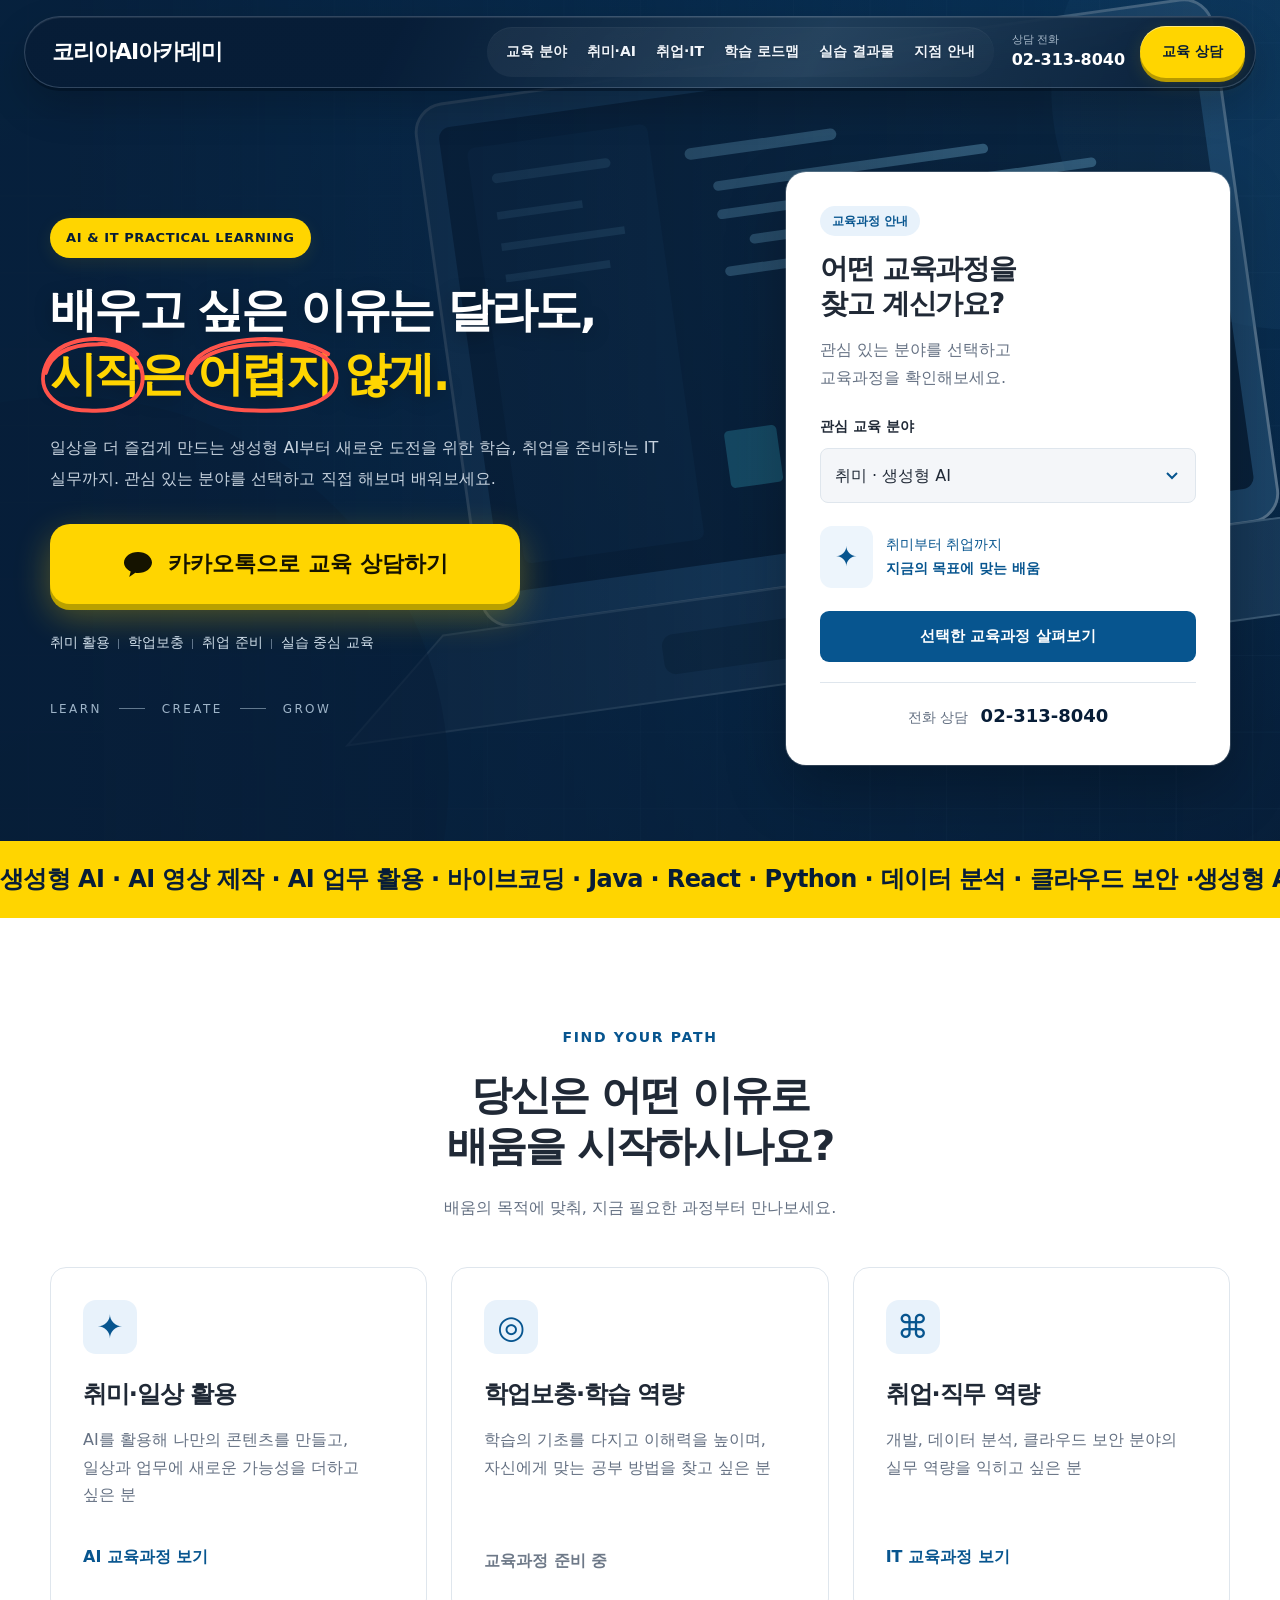
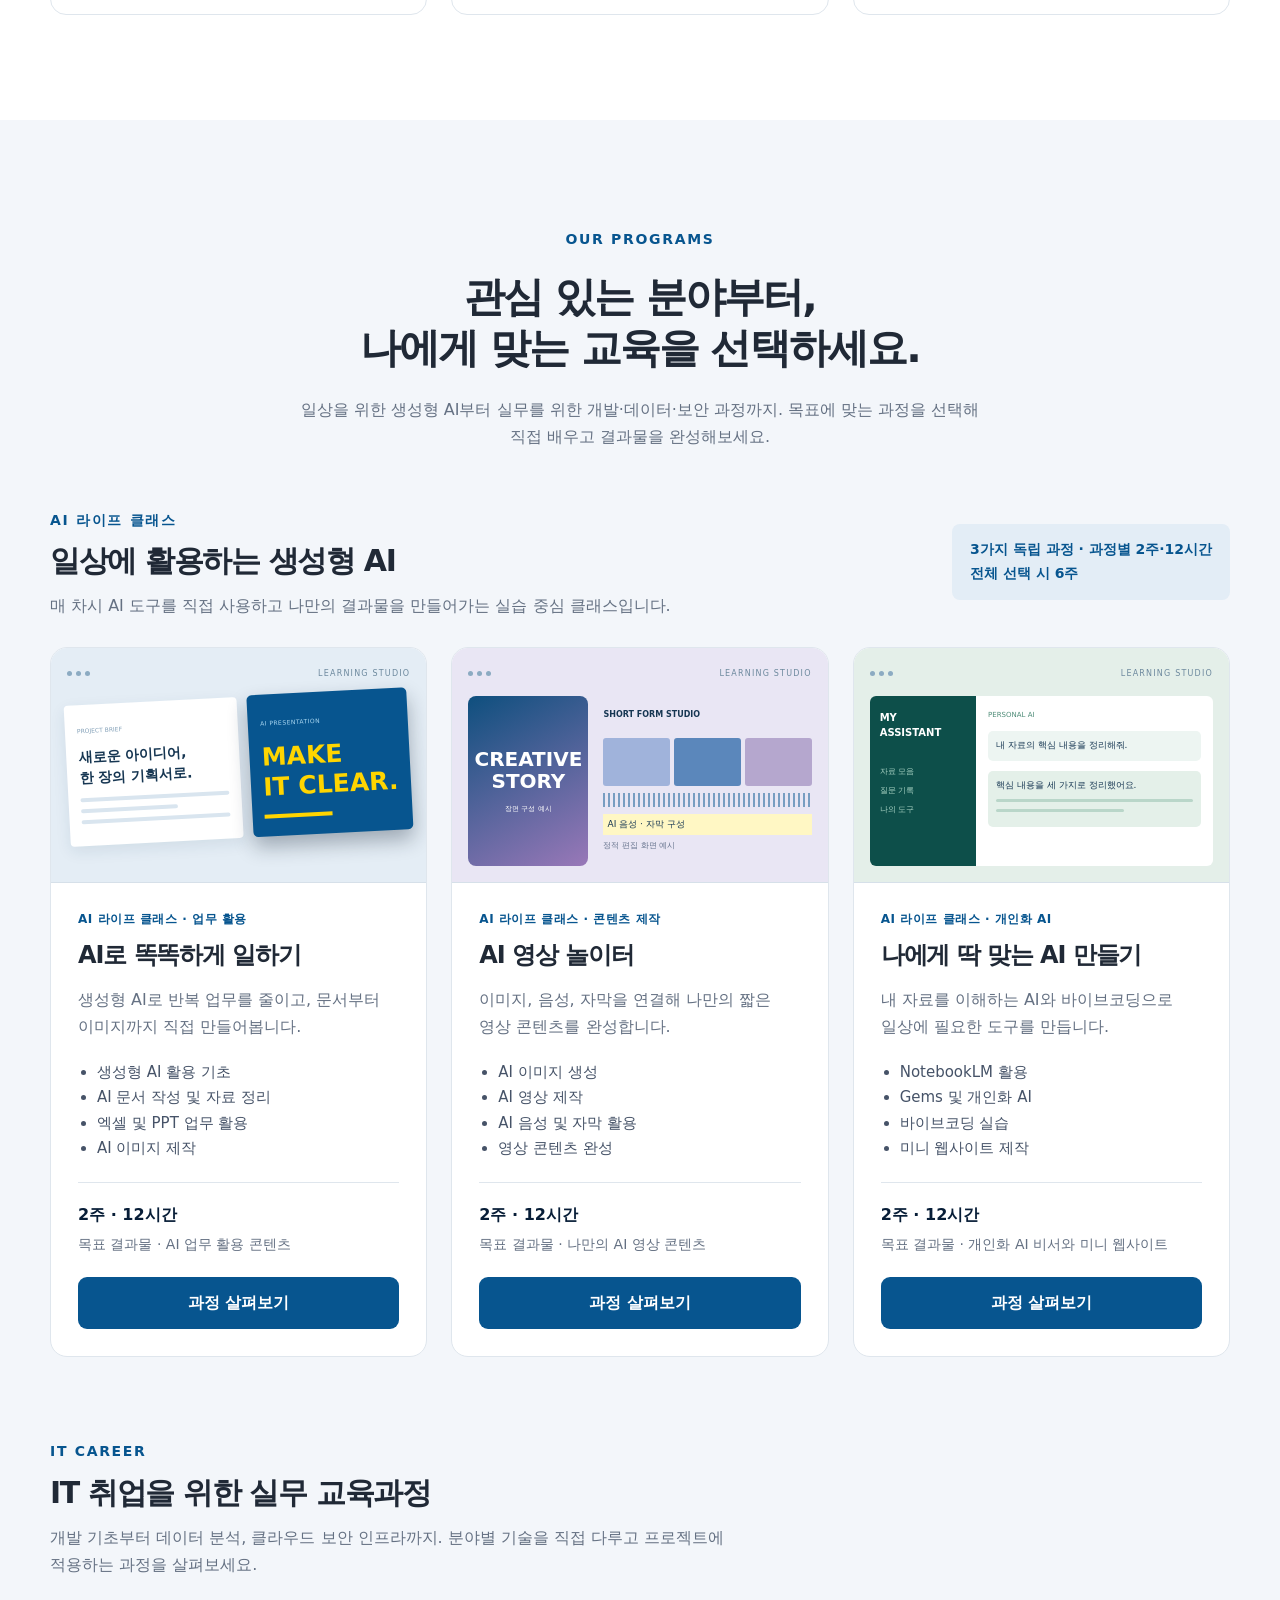
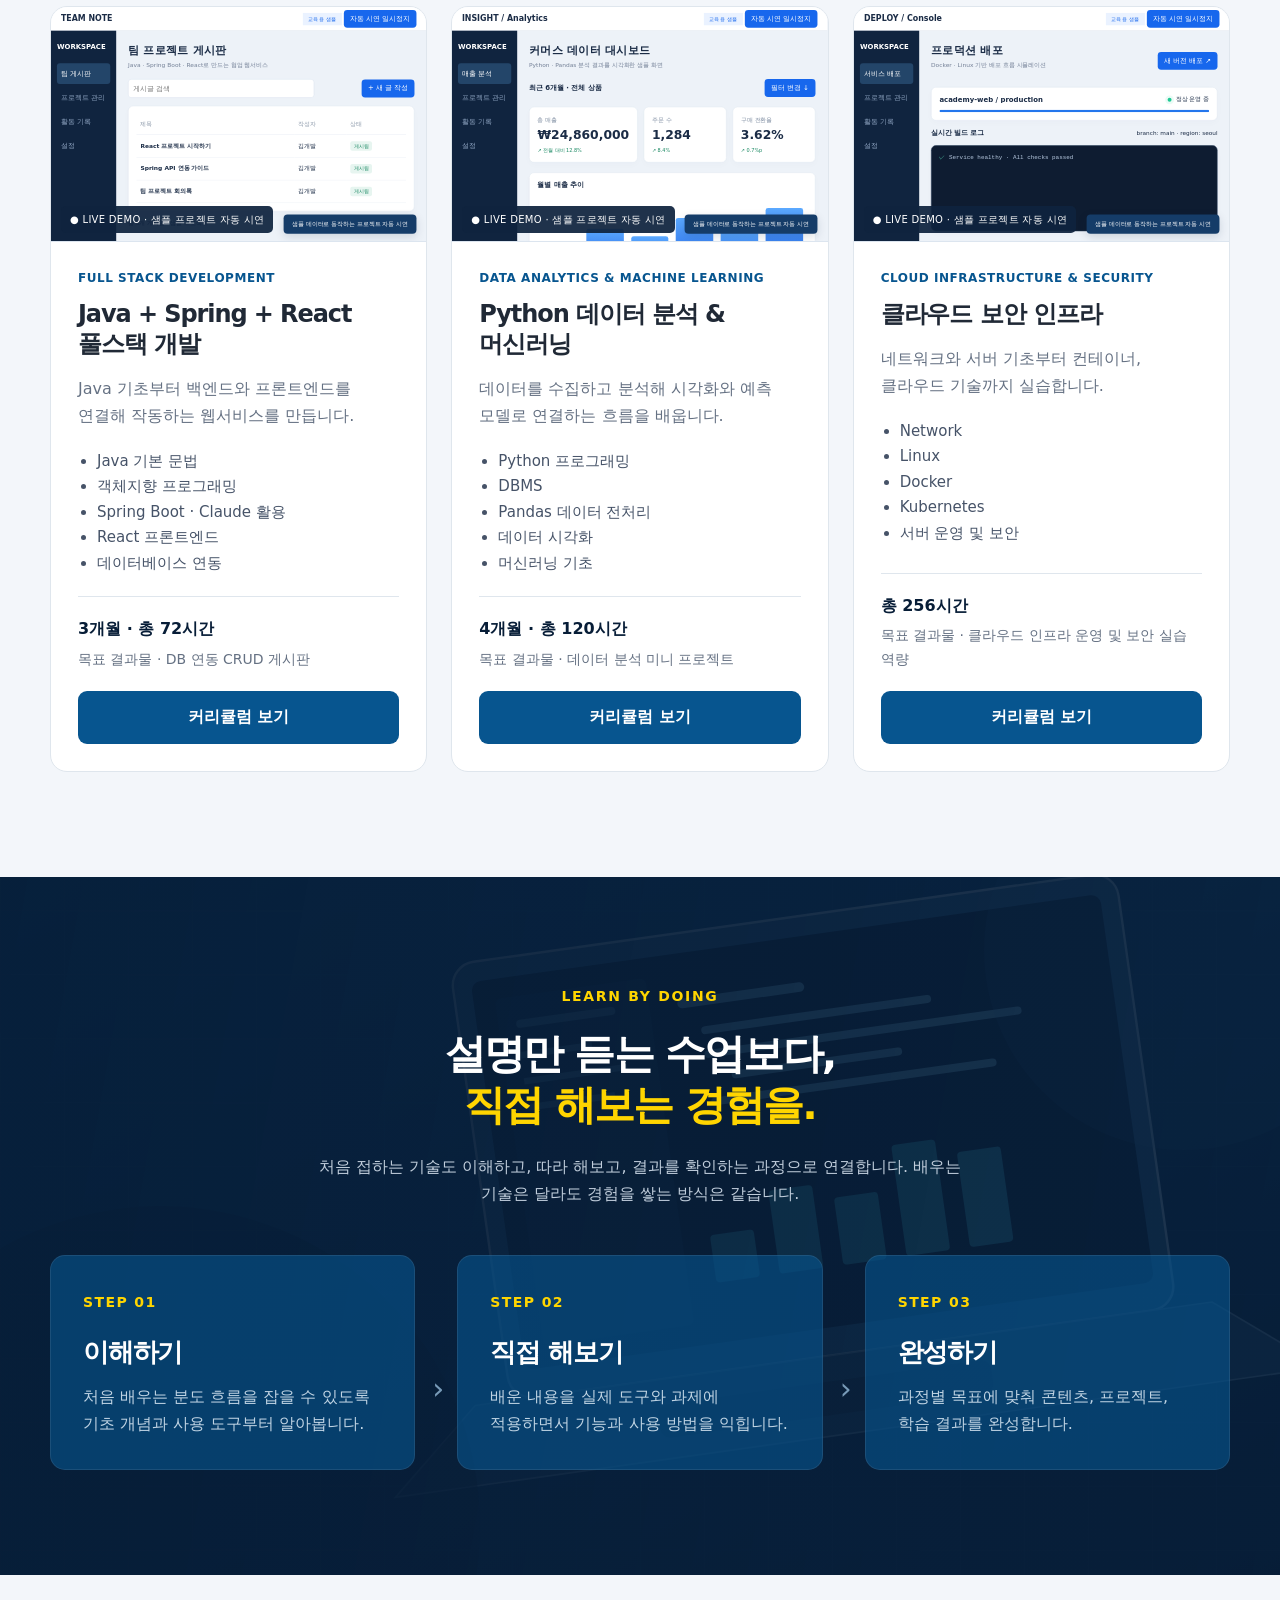
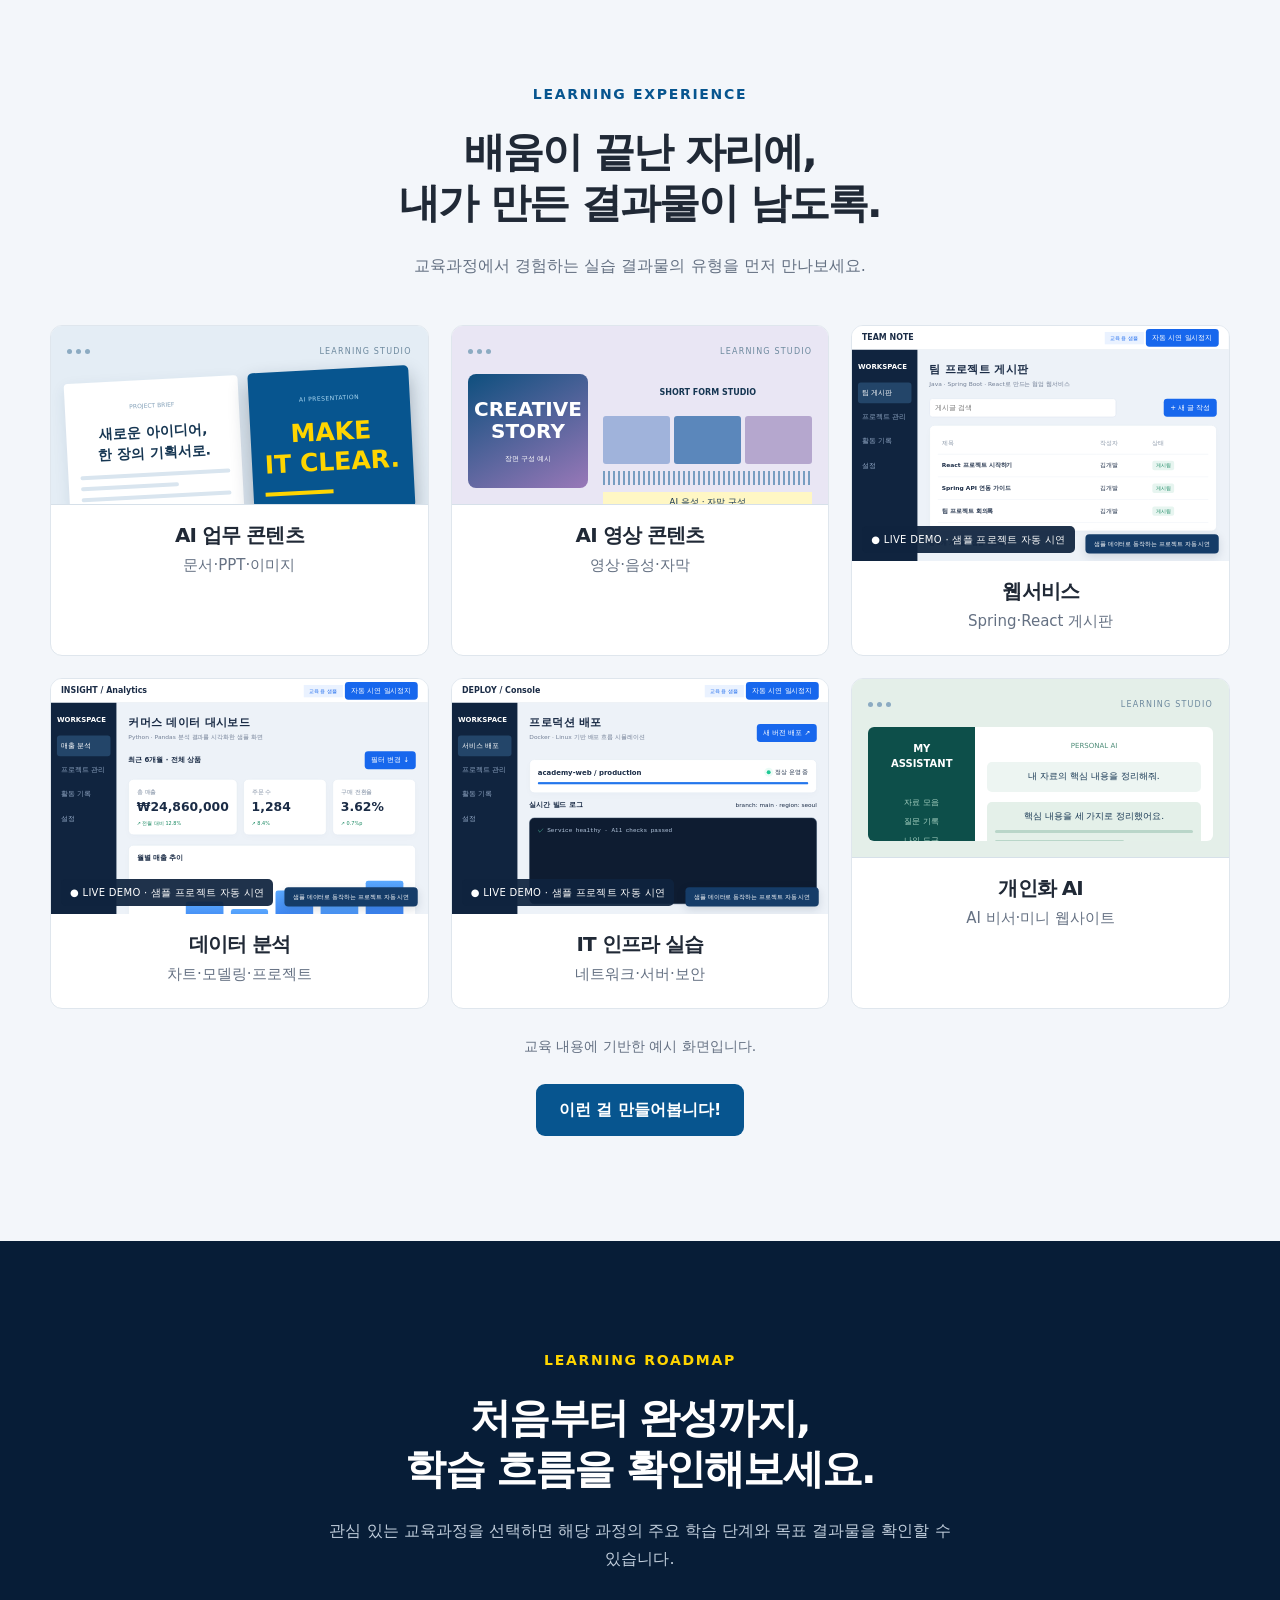
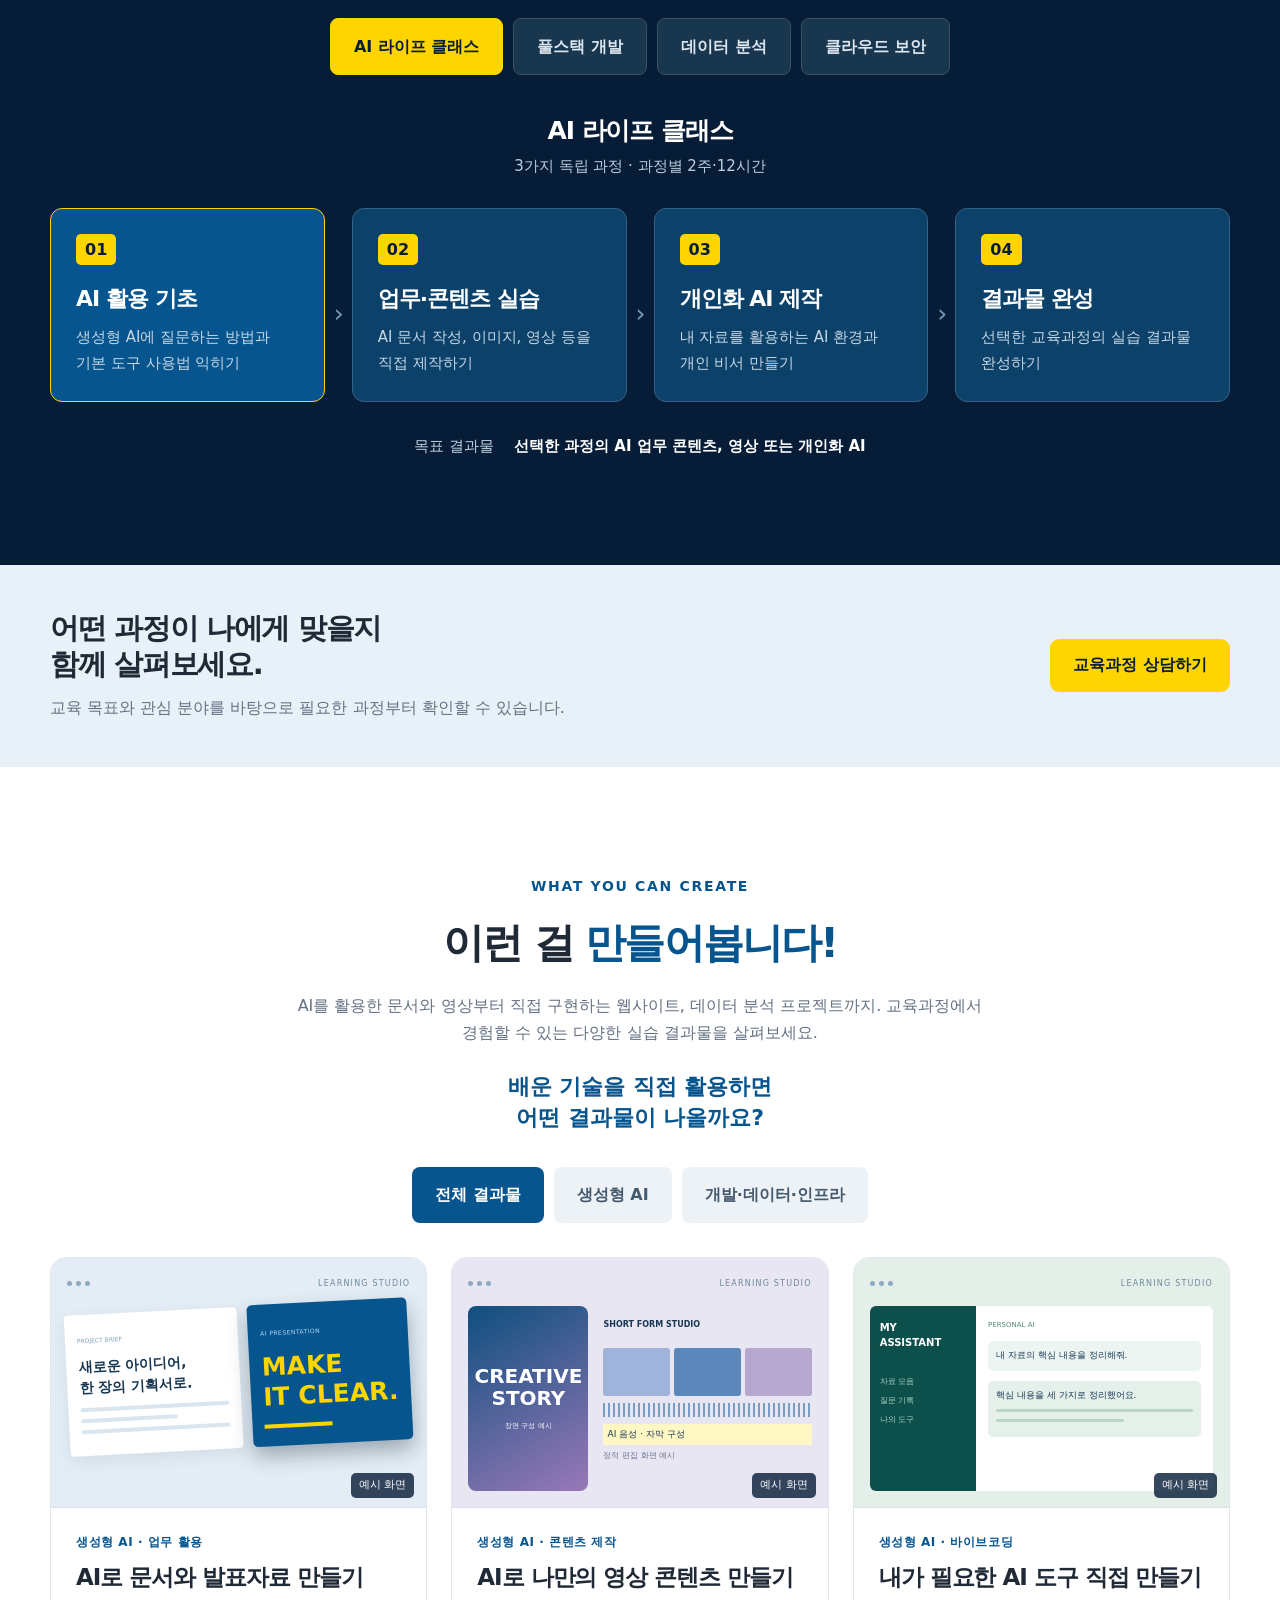
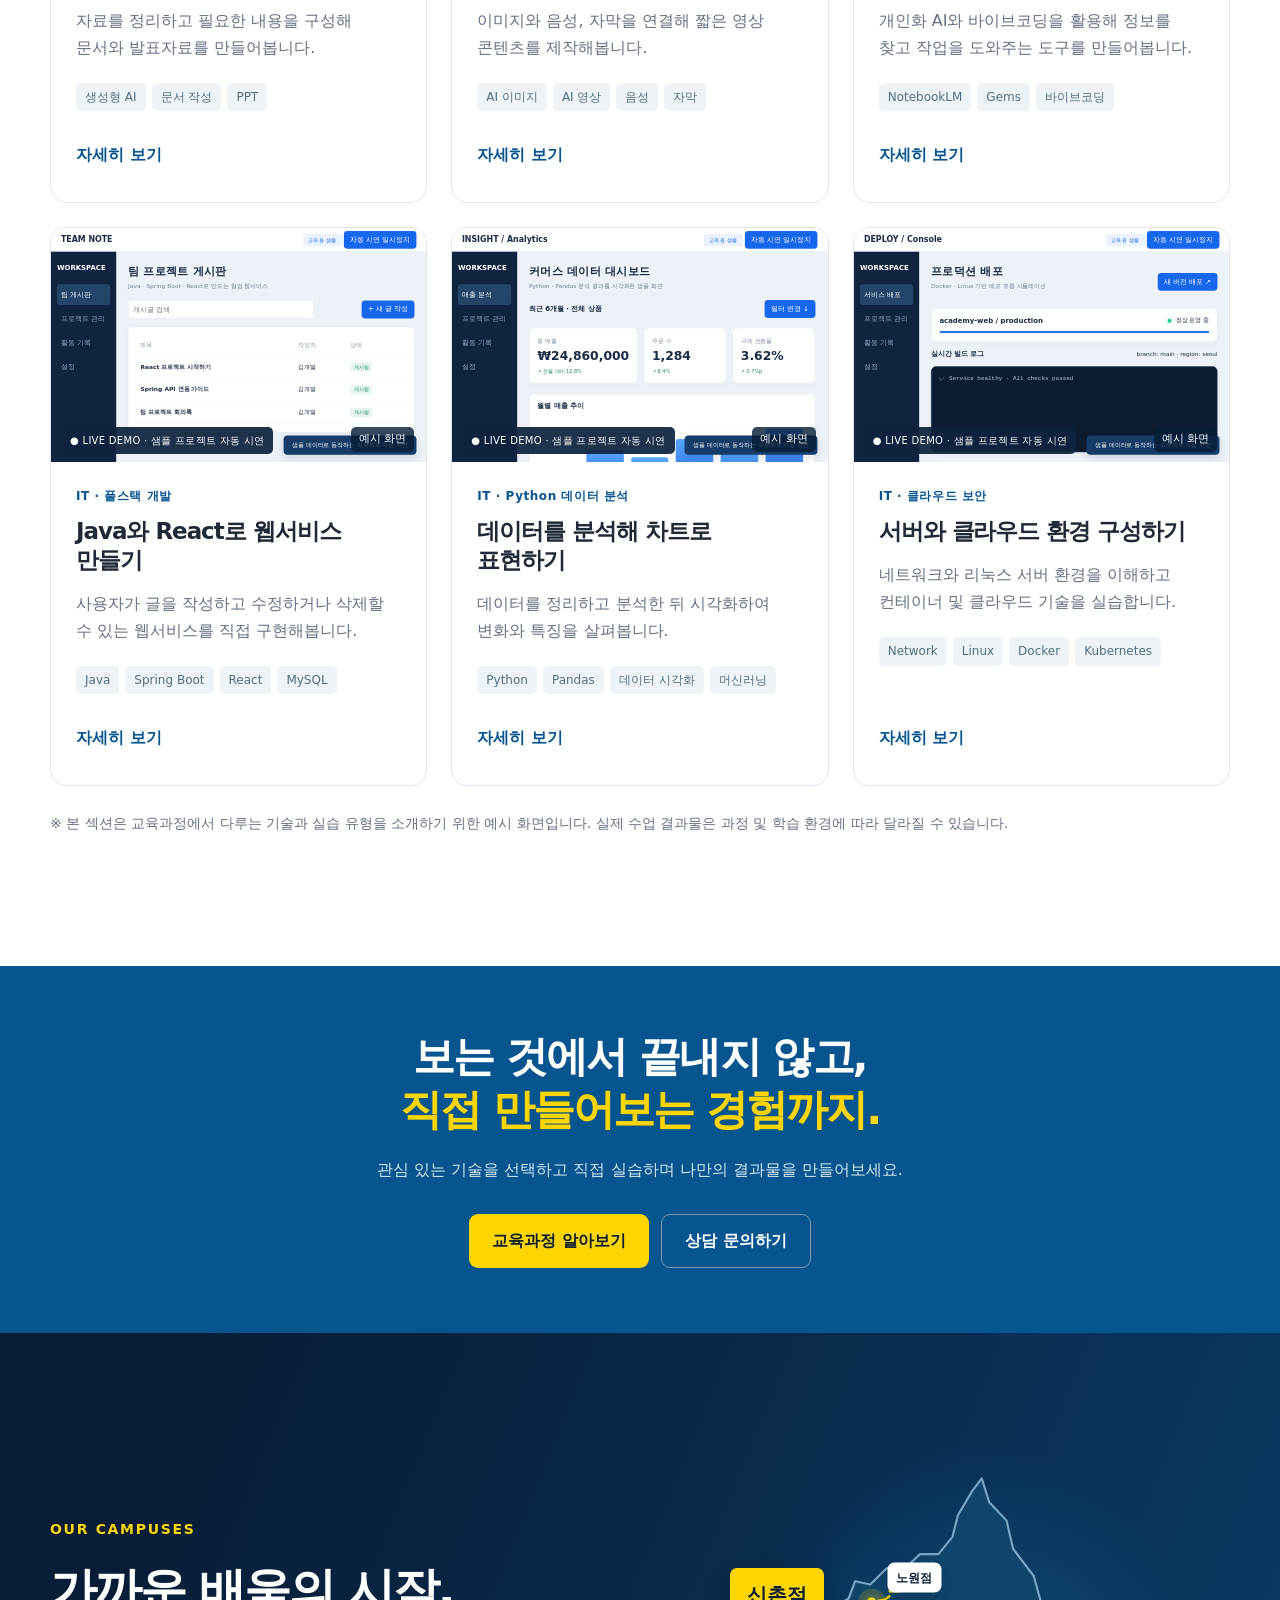
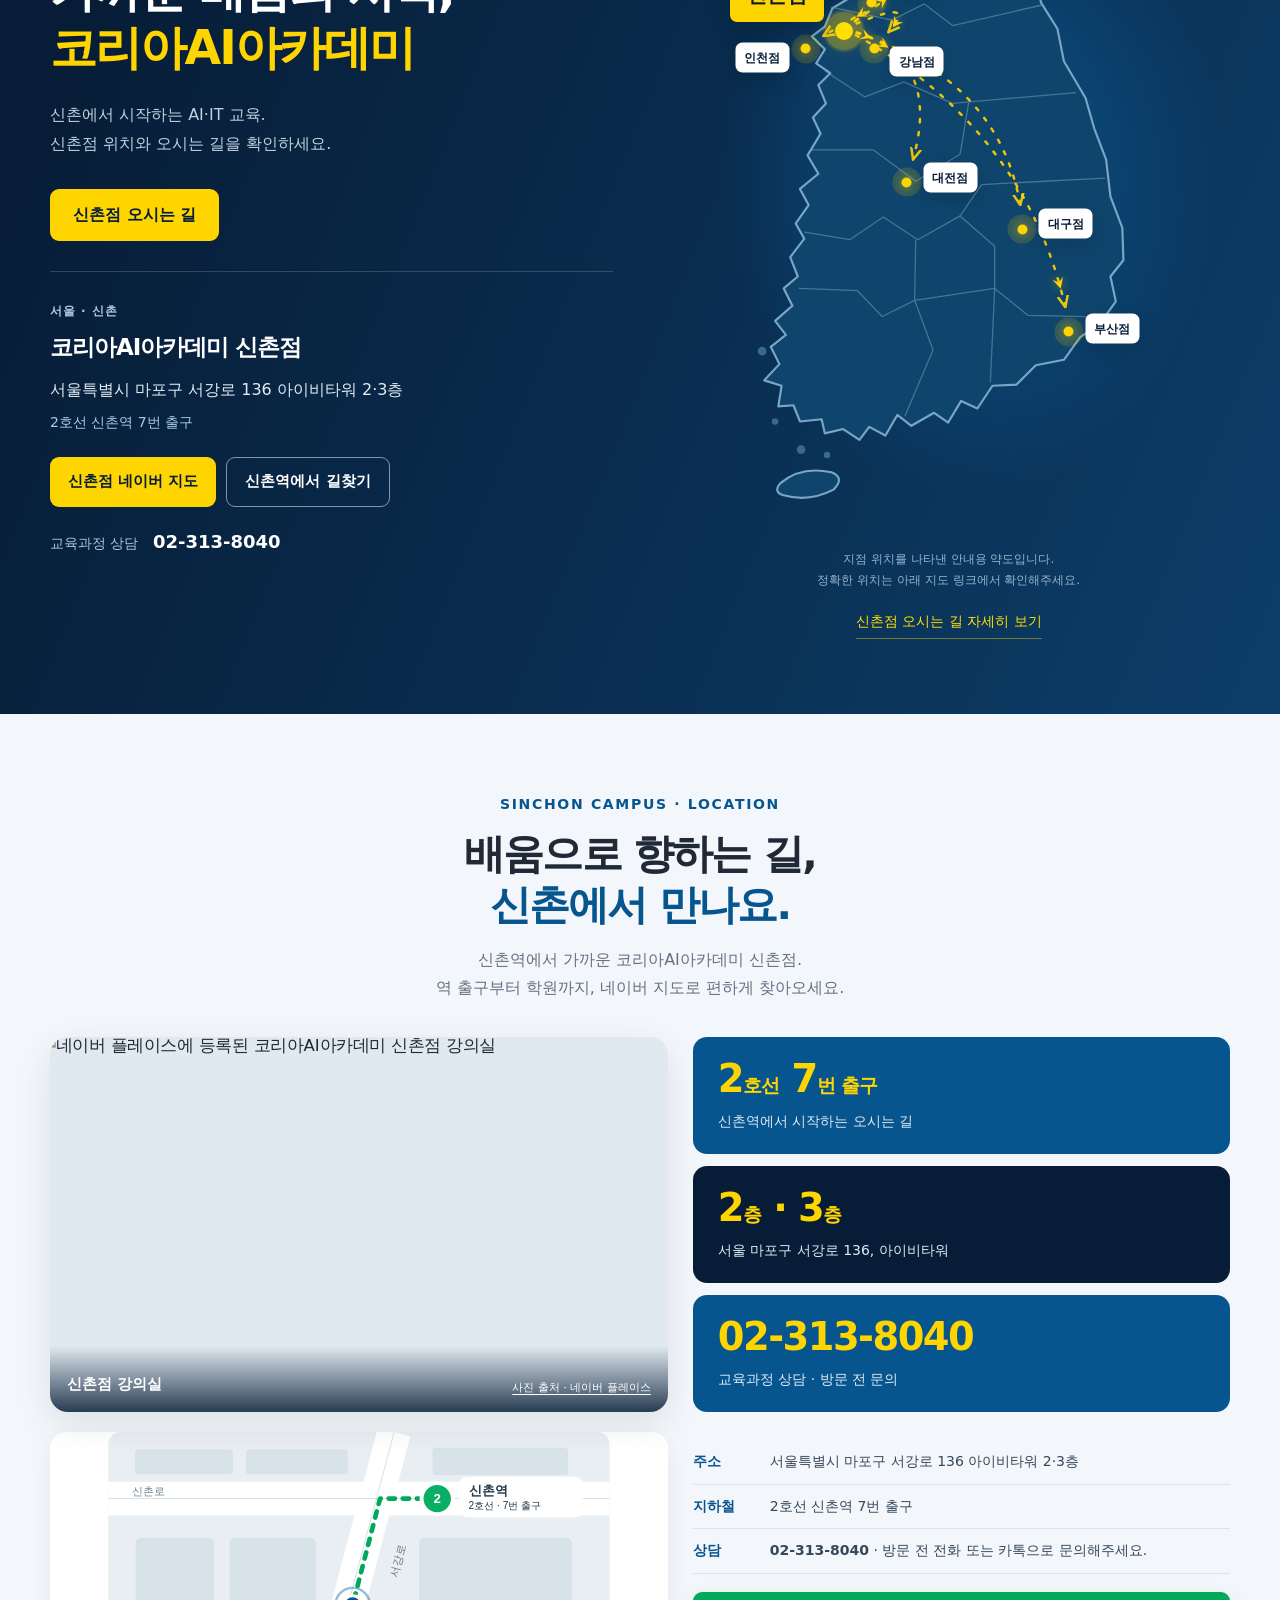
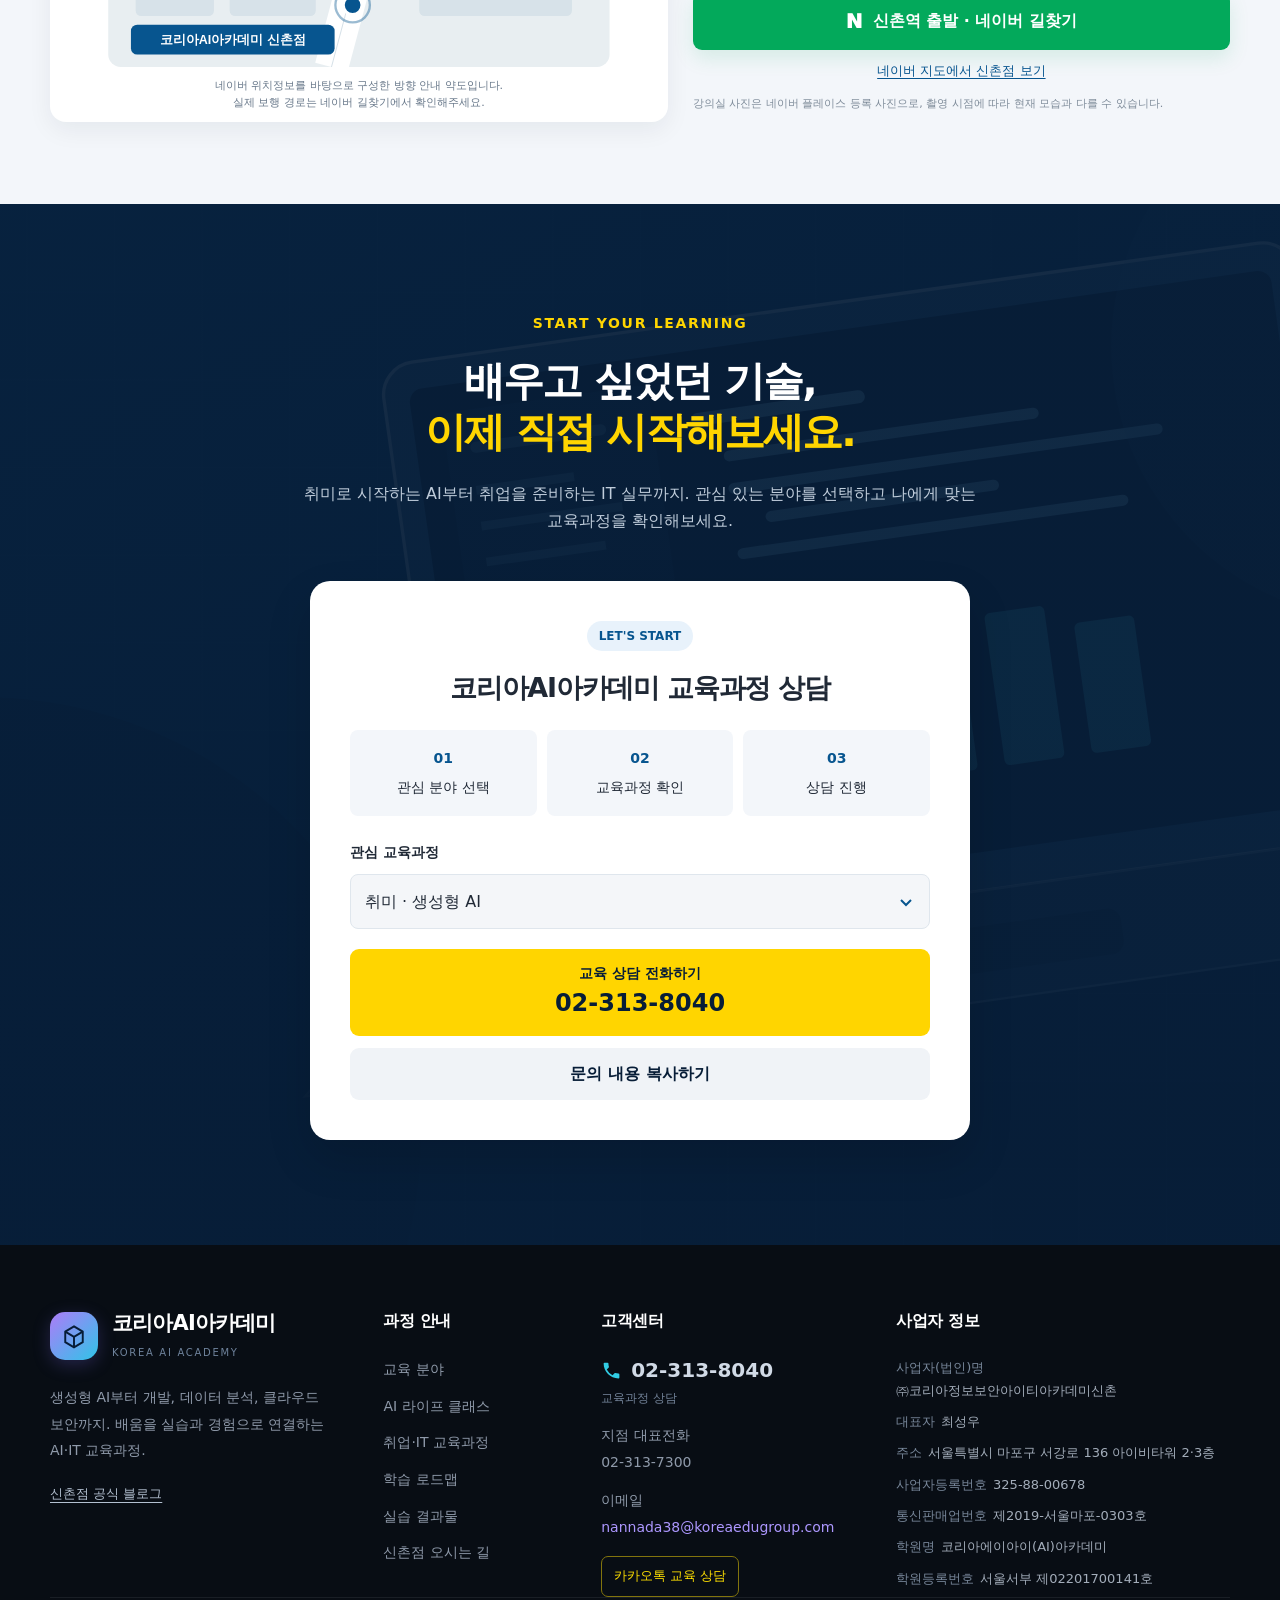
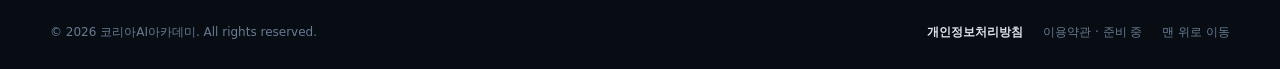
==== commit 6870cc3e: "Start page at top on mobile entry reload and restored navigation" ====
--- a/index.html
+++ b/index.html
@@ -1,2 +1,2 @@
 <!doctype html>
-<html lang="ko"><head><meta charset="utf-8"><meta name="viewport" content="width=device-width,initial-scale=1"><meta name="theme-color" content="#071D37"><meta name="description" content="코리아AI아카데미 AI·IT 교육과정. 생성형 AI, Java·React 개발, Python 데이터 분석, 클라우드 보안까지 실습으로 배웁니다."><meta property="og:title" content="코리아AI아카데미 | AI·IT 교육과정"><title>코리아AI아카데미 | AI·IT 교육과정</title><link rel="preconnect" href="https://cdn.jsdelivr.net"><link rel="stylesheet" href="https://cdn.jsdelivr.net/gh/orioncactus/pretendard@v1.3.9/dist/web/static/pretendard-dynamic-subset.min.css"><link rel="stylesheet" href="./css/style.css?v=20261122-sinchon-only"><script defer src="./js/content.js?v=20261122-sinchon-only"></script><script defer src="./js/main.js?v=20261122-sinchon-only"></script></head><body><a class="skip" href="#main">본문 바로가기</a><div id="app"></div><footer class="academy-footer"><div class="wrap"><div class="footer-columns"><div class="footer-brand-column"><a class="footer-brand-lockup" href="#top"><span class="footer-brand-symbol" aria-hidden="true"><svg viewBox="0 0 32 32"><path d="m16 5 10 6v12l-10 6-10-6V11Z" fill="none" stroke="currentColor" stroke-width="2.2"/><path d="m6 11 10 6 10-6M16 17v12" fill="none" stroke="currentColor" stroke-width="2.2"/></svg></span><span><b>코리아AI아카데미</b><small>KOREA AI ACADEMY</small></span></a><p>생성형 AI부터 개발, 데이터 분석, 클라우드 보안까지. 배움을 실습과 경험으로 연결하는 AI·IT 교육과정.</p><a class="footer-blog" href="https://blog.naver.com/sunsoo2002" target="_blank" rel="noopener noreferrer">신촌점 공식 블로그</a></div><div class="footer-course-column"><h3>과정 안내</h3><ul><li><a href="#paths">교육 분야</a></li><li><a href="#hobby">AI 라이프 클래스</a></li><li><a href="#career">취업·IT 교육과정</a></li><li><a href="#roadmap">학습 로드맵</a></li><li><a href="#outcomes">실습 결과물</a></li><li><a href="#sinchon-visit">신촌점 오시는 길</a></li></ul></div><div class="footer-customer-column"><h3>고객센터</h3><a class="footer-consult-phone" href="tel:023138040"><svg viewBox="0 0 24 24" aria-hidden="true"><path d="M6.6 10.8a15.4 15.4 0 0 0 6.6 6.6l2.2-2.2a1 1 0 0 1 1-.24c1.1.37 2.3.57 3.6.57a1 1 0 0 1 1 1V20a1 1 0 0 1-1 1C10.6 21 3 13.4 3 4a1 1 0 0 1 1-1h3.5a1 1 0 0 1 1 1c0 1.3.2 2.5.57 3.6a1 1 0 0 1-.24 1z"/></svg>02-313-8040</a><p class="footer-phone-caption">교육과정 상담</p><p>지점 대표전화<br><a href="tel:023137300">02-313-7300</a></p><p>이메일<br><a class="footer-email" href="mailto:nannada38@koreaedugroup.com">nannada38@koreaedugroup.com</a></p><a class="footer-kakao" href="https://open.kakao.com/o/sD28nP0h" target="_blank" rel="noopener noreferrer">카카오톡 교육 상담</a></div><div class="footer-business-column"><h3>사업자 정보</h3><dl><div><dt>사업자(법인)명</dt><dd>㈜코리아정보보안아이티아카데미신촌</dd></div><div><dt>대표자</dt><dd>최성우</dd></div><div><dt>주소</dt><dd>서울특별시 마포구 서강로 136 아이비타워 2·3층</dd></div><div><dt>사업자등록번호</dt><dd>325-88-00678</dd></div><div><dt>통신판매업번호</dt><dd>제2019-서울마포-0303호</dd></div><div><dt>학원명</dt><dd>코리아에이아이(AI)아카데미</dd></div><div><dt>학원등록번호</dt><dd>서울서부 제02201700141호</dd></div></dl></div></div><div class="footer-legal"><p>© 2026 코리아AI아카데미. All rights reserved.</p><div><a href="https://sinchon.koreaisacademy.com/2025/customer/privacy.asp" target="_blank" rel="noopener noreferrer">개인정보처리방침</a><span>이용약관 · 준비 중</span><a href="#top">맨 위로 이동</a></div></div></div></footer><noscript>교육과정 안내를 확인하려면 JavaScript를 켜주세요. 교육 상담: <a href="tel:023138040">02-313-8040</a></noscript><dialog id="detail" aria-labelledby="dialog-title"><button class="close" aria-label="상세창 닫기" autofocus>×</button><div id="dialog-body"></div></dialog></body></html>+<html lang="ko"><head><script>(()=>{'use strict';if('scrollRestoration' in history)history.scrollRestoration='manual';let userMoved=false;const reset=()=>{if(userMoved)return;if(location.hash)history.replaceState(history.state,'',location.pathname+location.search);window.scrollTo({top:0,left:0,behavior:'instant'});};const mark=()=>{userMoved=true};['touchstart','wheel','pointerdown','keydown'].forEach(type=>window.addEventListener(type,mark,{passive:true,capture:true}));reset();document.addEventListener('DOMContentLoaded',reset,{once:true});window.addEventListener('load',reset,{once:true});window.addEventListener('pageshow',event=>{if(event.persisted)userMoved=false;reset();requestAnimationFrame(reset);});})();</script><meta charset="utf-8"><meta name="viewport" content="width=device-width,initial-scale=1"><meta name="theme-color" content="#071D37"><meta name="description" content="코리아AI아카데미 AI·IT 교육과정. 생성형 AI, Java·React 개발, Python 데이터 분석, 클라우드 보안까지 실습으로 배웁니다."><meta property="og:title" content="코리아AI아카데미 | AI·IT 교육과정"><title>코리아AI아카데미 | AI·IT 교육과정</title><link rel="preconnect" href="https://cdn.jsdelivr.net"><link rel="stylesheet" href="https://cdn.jsdelivr.net/gh/orioncactus/pretendard@v1.3.9/dist/web/static/pretendard-dynamic-subset.min.css"><link rel="stylesheet" href="./css/style.css?v=20261122-start-top"><script defer src="./js/content.js?v=20261122-start-top"></script><script defer src="./js/main.js?v=20261122-start-top"></script></head><body><a class="skip" href="#main">본문 바로가기</a><div id="app"></div><footer class="academy-footer"><div class="wrap"><div class="footer-columns"><div class="footer-brand-column"><a class="footer-brand-lockup" href="#top"><span class="footer-brand-symbol" aria-hidden="true"><svg viewBox="0 0 32 32"><path d="m16 5 10 6v12l-10 6-10-6V11Z" fill="none" stroke="currentColor" stroke-width="2.2"/><path d="m6 11 10 6 10-6M16 17v12" fill="none" stroke="currentColor" stroke-width="2.2"/></svg></span><span><b>코리아AI아카데미</b><small>KOREA AI ACADEMY</small></span></a><p>생성형 AI부터 개발, 데이터 분석, 클라우드 보안까지. 배움을 실습과 경험으로 연결하는 AI·IT 교육과정.</p><a class="footer-blog" href="https://blog.naver.com/sunsoo2002" target="_blank" rel="noopener noreferrer">신촌점 공식 블로그</a></div><div class="footer-course-column"><h3>과정 안내</h3><ul><li><a href="#paths">교육 분야</a></li><li><a href="#hobby">AI 라이프 클래스</a></li><li><a href="#career">취업·IT 교육과정</a></li><li><a href="#roadmap">학습 로드맵</a></li><li><a href="#outcomes">실습 결과물</a></li><li><a href="#sinchon-visit">신촌점 오시는 길</a></li></ul></div><div class="footer-customer-column"><h3>고객센터</h3><a class="footer-consult-phone" href="tel:023138040"><svg viewBox="0 0 24 24" aria-hidden="true"><path d="M6.6 10.8a15.4 15.4 0 0 0 6.6 6.6l2.2-2.2a1 1 0 0 1 1-.24c1.1.37 2.3.57 3.6.57a1 1 0 0 1 1 1V20a1 1 0 0 1-1 1C10.6 21 3 13.4 3 4a1 1 0 0 1 1-1h3.5a1 1 0 0 1 1 1c0 1.3.2 2.5.57 3.6a1 1 0 0 1-.24 1z"/></svg>02-313-8040</a><p class="footer-phone-caption">교육과정 상담</p><p>지점 대표전화<br><a href="tel:023137300">02-313-7300</a></p><p>이메일<br><a class="footer-email" href="mailto:nannada38@koreaedugroup.com">nannada38@koreaedugroup.com</a></p><a class="footer-kakao" href="https://open.kakao.com/o/sD28nP0h" target="_blank" rel="noopener noreferrer">카카오톡 교육 상담</a></div><div class="footer-business-column"><h3>사업자 정보</h3><dl><div><dt>사업자(법인)명</dt><dd>㈜코리아정보보안아이티아카데미신촌</dd></div><div><dt>대표자</dt><dd>최성우</dd></div><div><dt>주소</dt><dd>서울특별시 마포구 서강로 136 아이비타워 2·3층</dd></div><div><dt>사업자등록번호</dt><dd>325-88-00678</dd></div><div><dt>통신판매업번호</dt><dd>제2019-서울마포-0303호</dd></div><div><dt>학원명</dt><dd>코리아에이아이(AI)아카데미</dd></div><div><dt>학원등록번호</dt><dd>서울서부 제02201700141호</dd></div></dl></div></div><div class="footer-legal"><p>© 2026 코리아AI아카데미. All rights reserved.</p><div><a href="https://sinchon.koreaisacademy.com/2025/customer/privacy.asp" target="_blank" rel="noopener noreferrer">개인정보처리방침</a><span>이용약관 · 준비 중</span><a href="#top">맨 위로 이동</a></div></div></div></footer><noscript>교육과정 안내를 확인하려면 JavaScript를 켜주세요. 교육 상담: <a href="tel:023138040">02-313-8040</a></noscript><dialog id="detail" aria-labelledby="dialog-title"><button class="close" aria-label="상세창 닫기" autofocus>×</button><div id="dialog-body"></div></dialog></body></html>
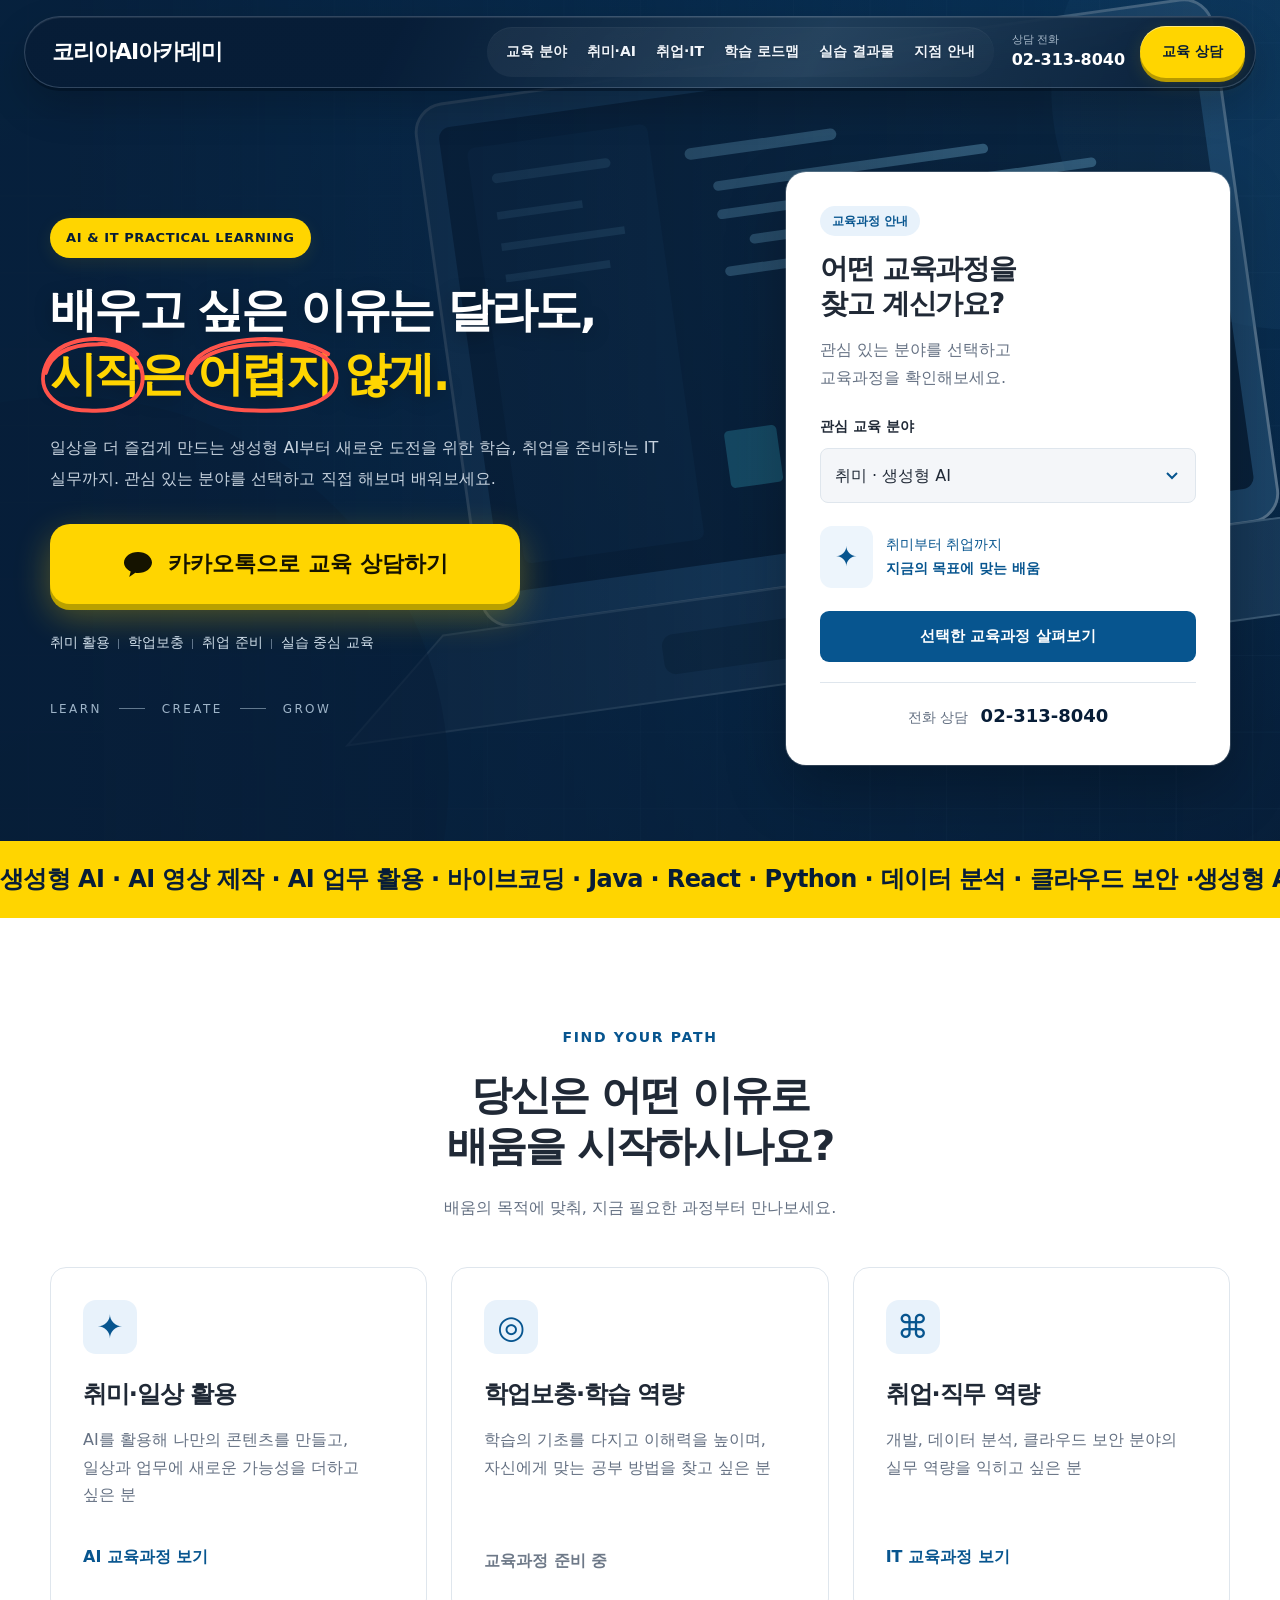
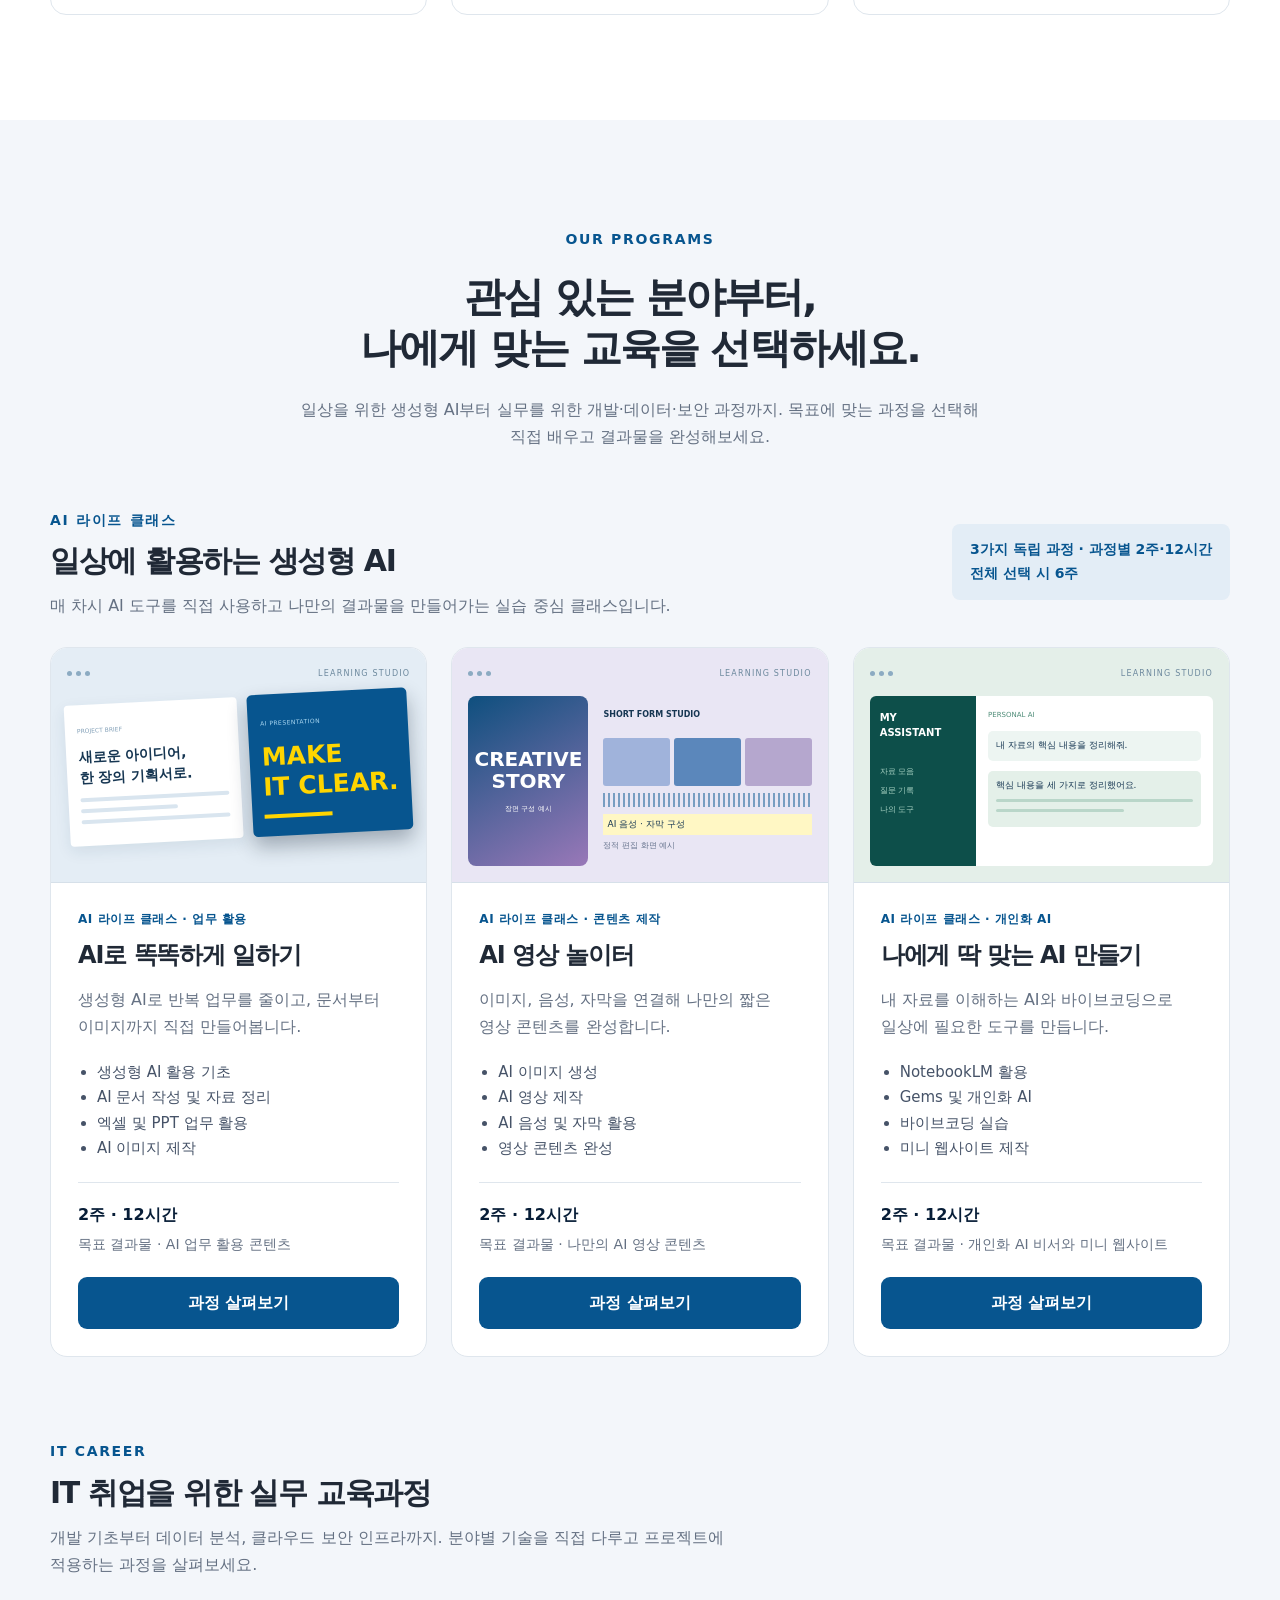
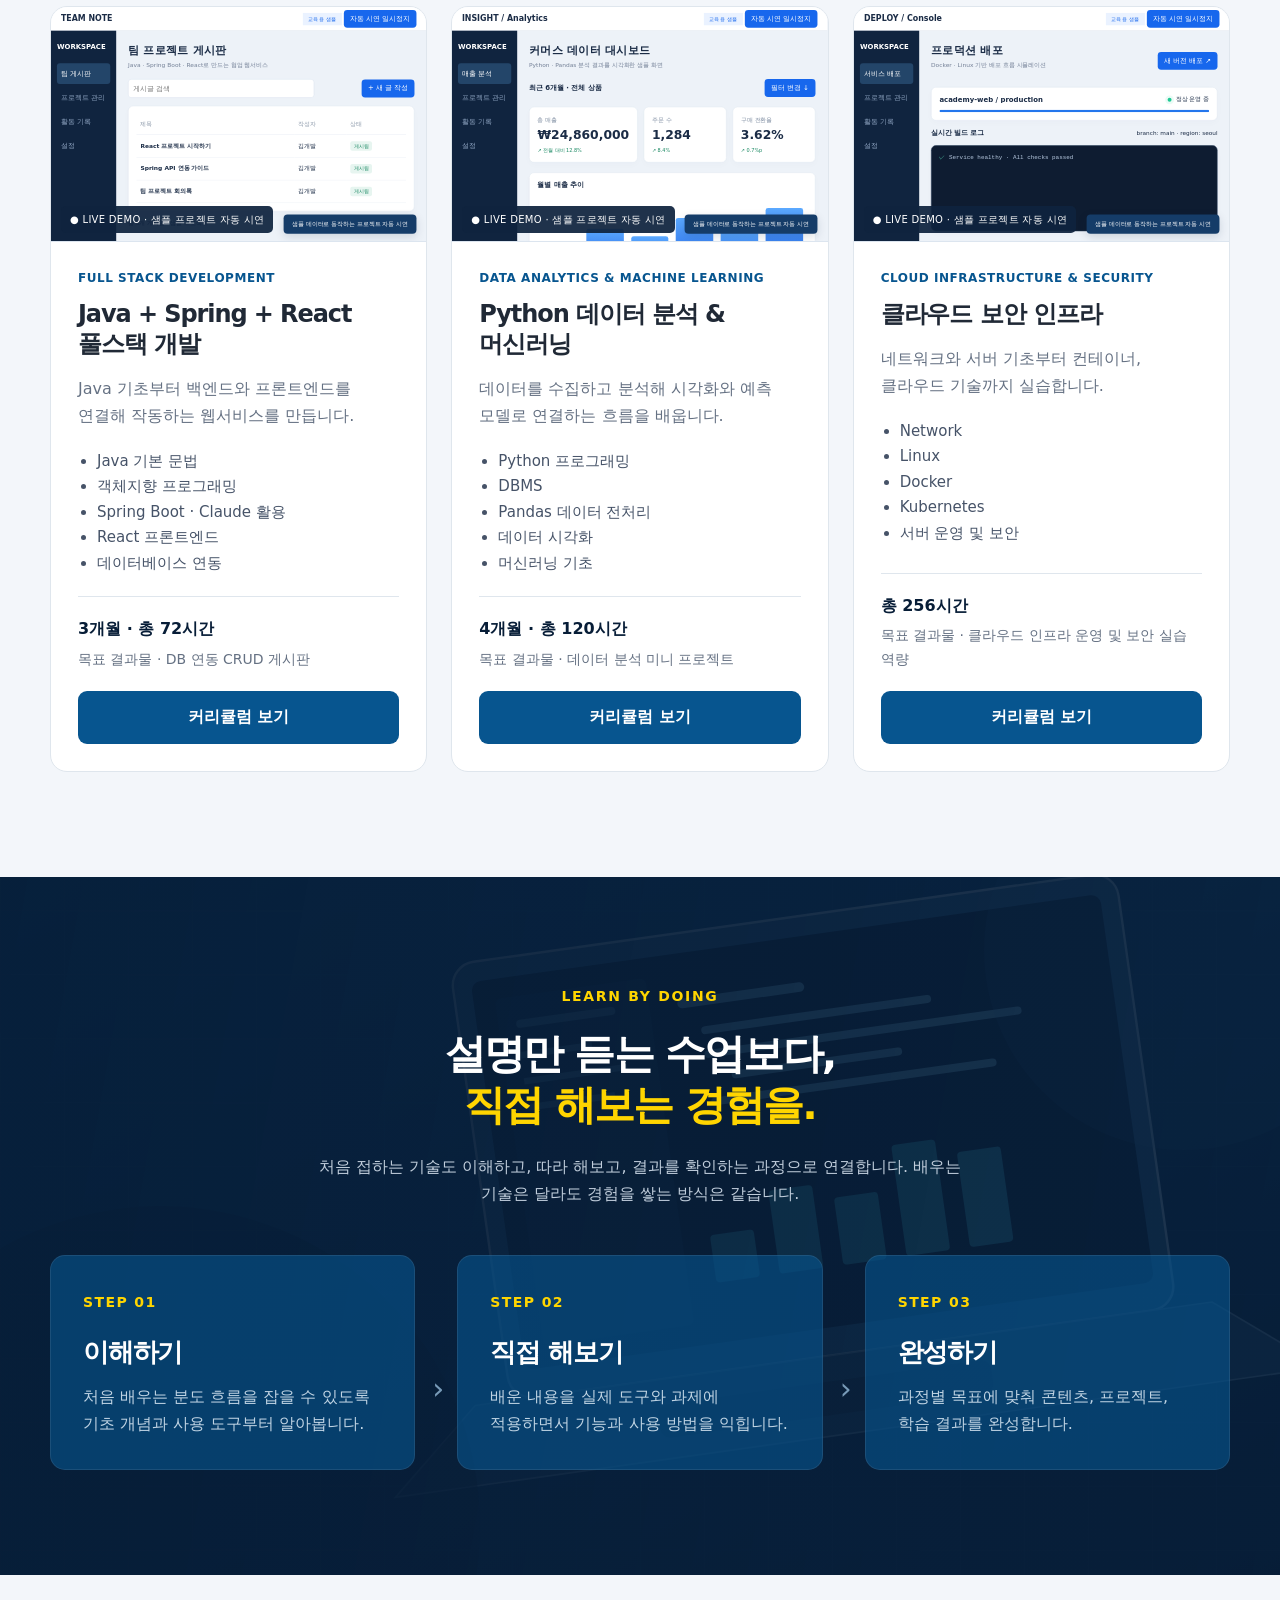
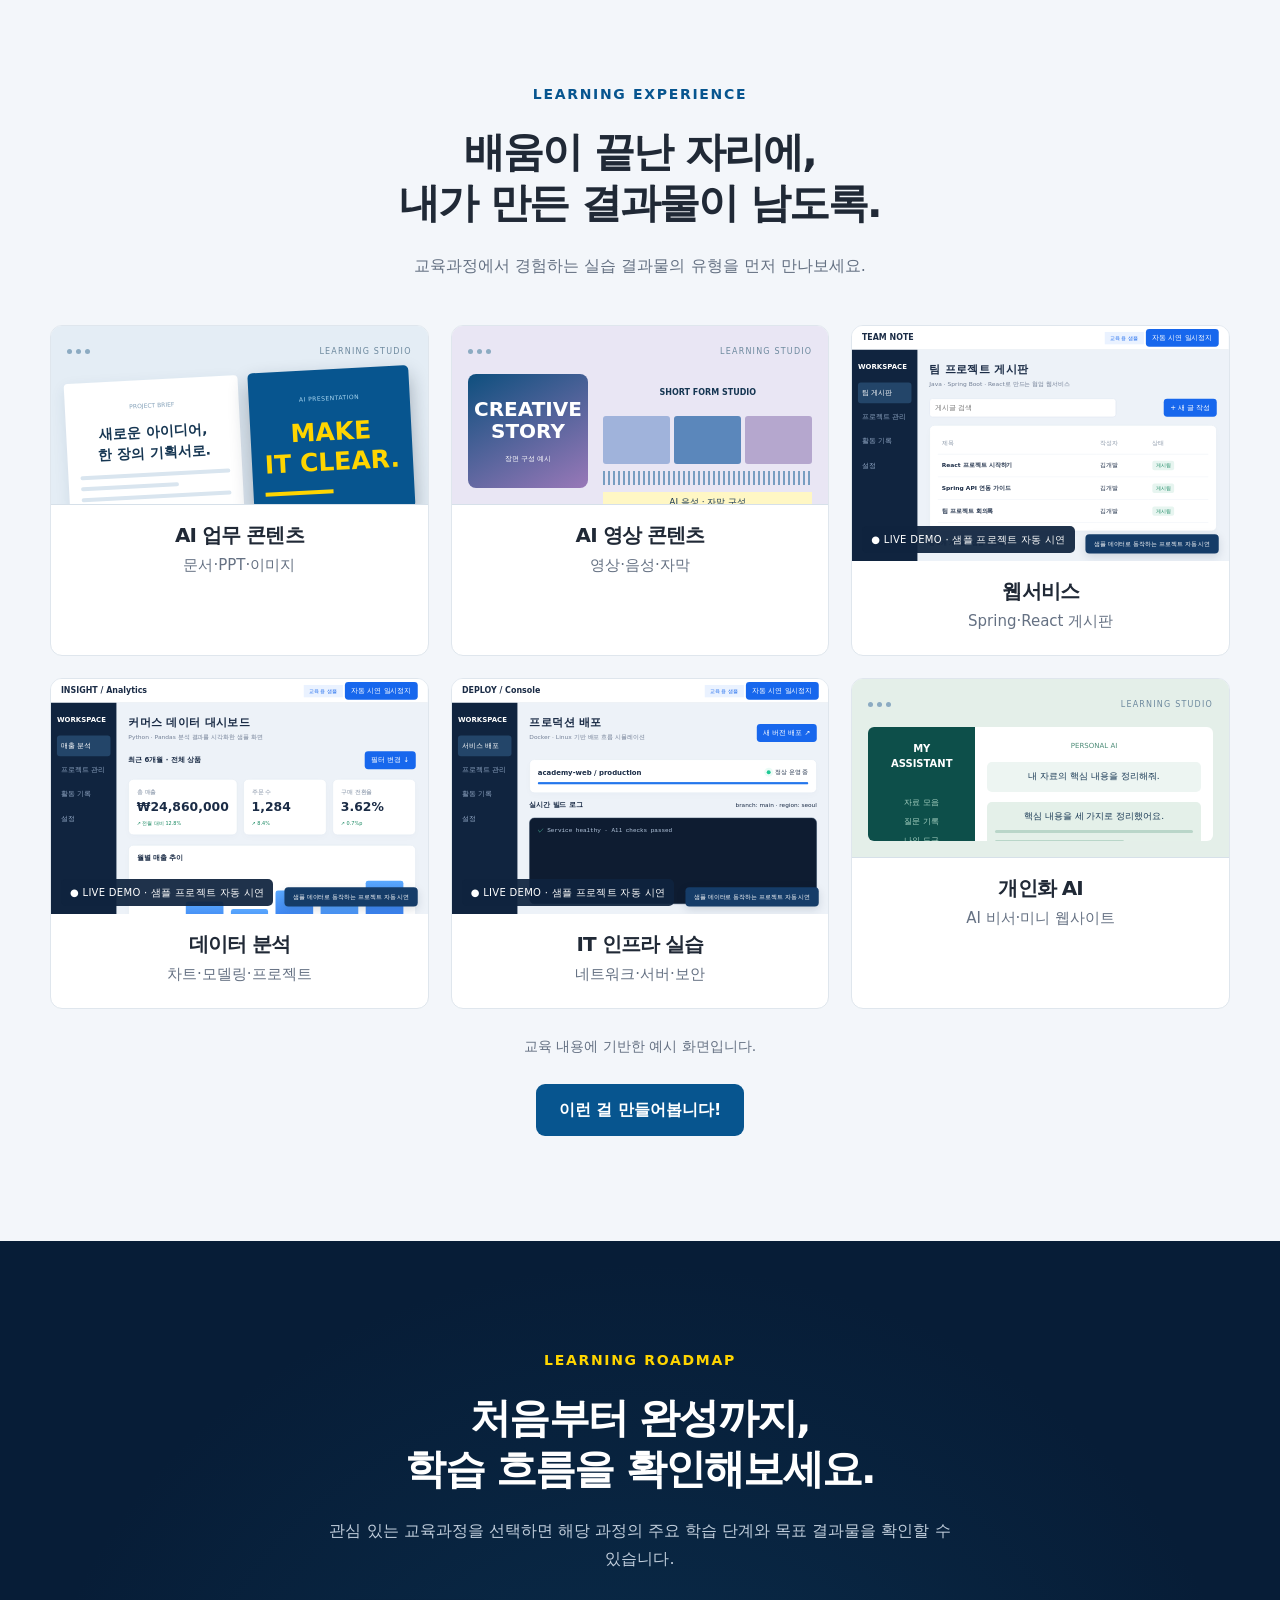
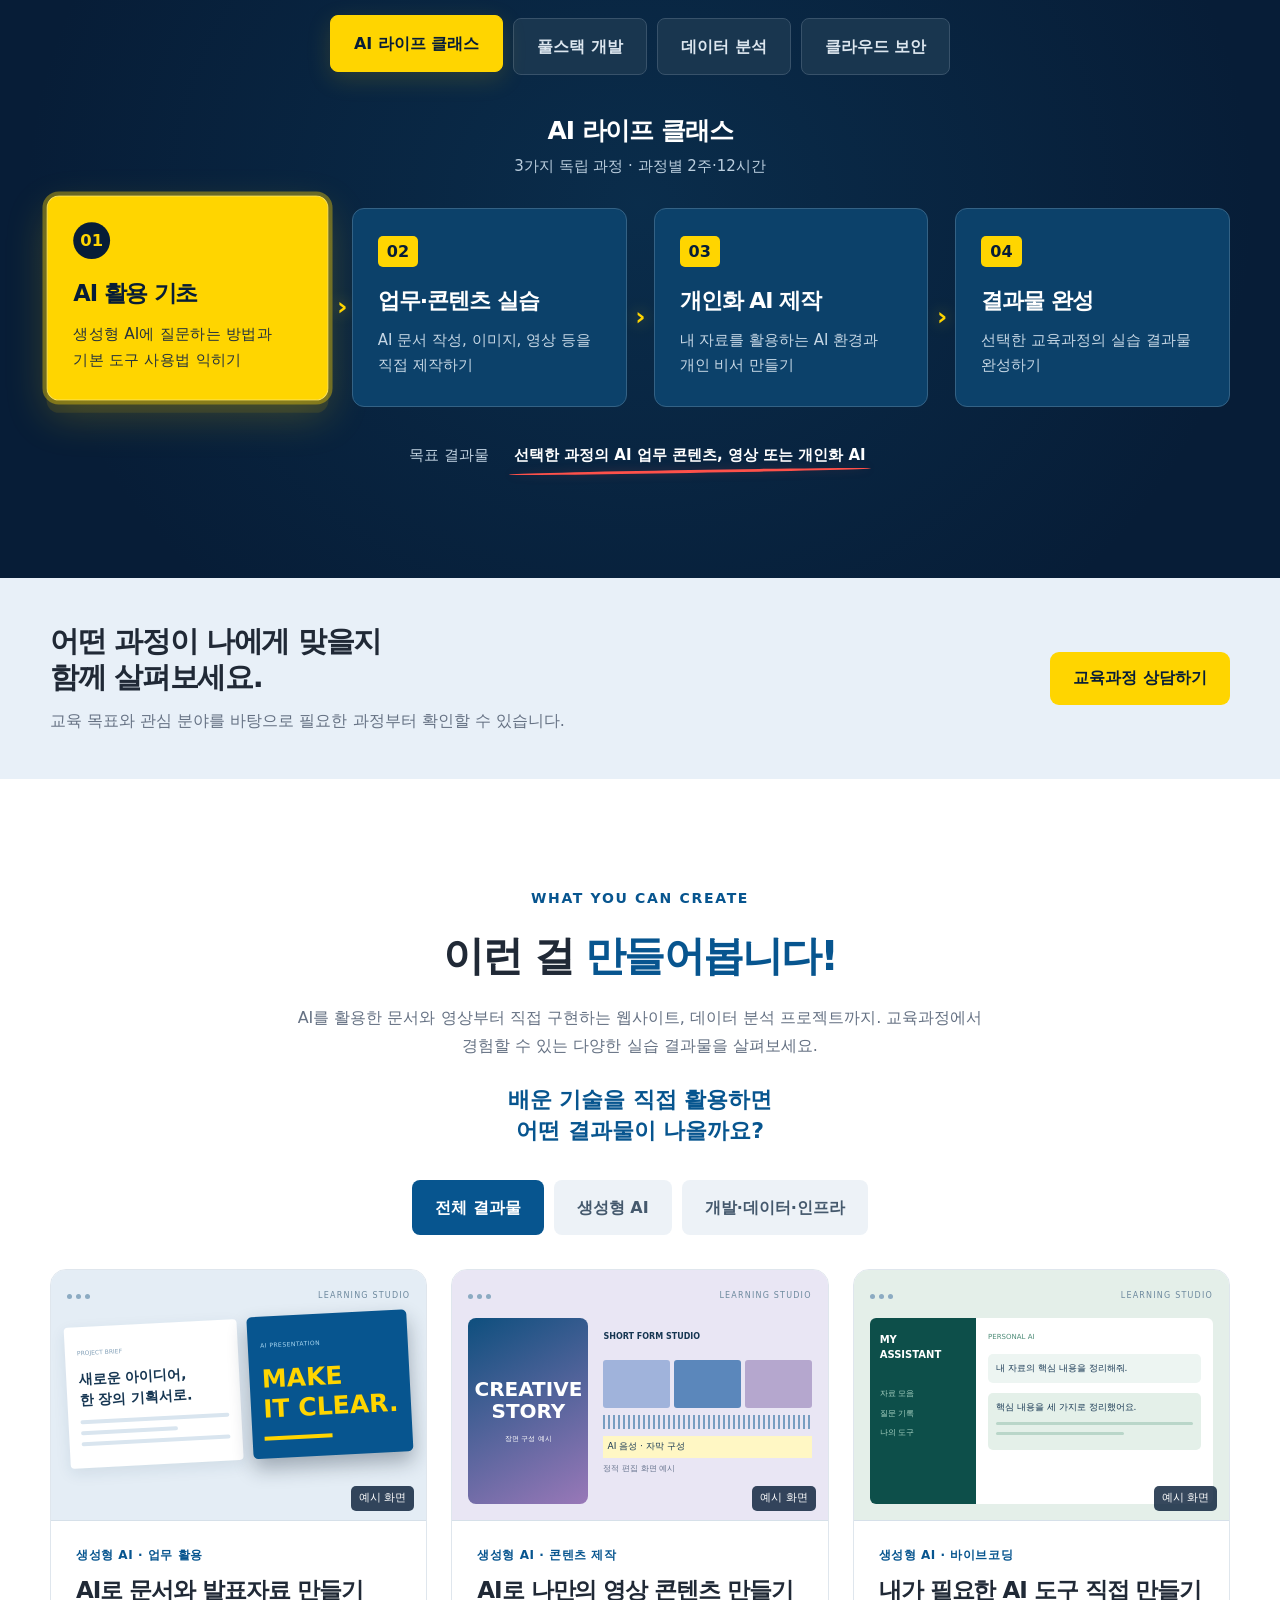
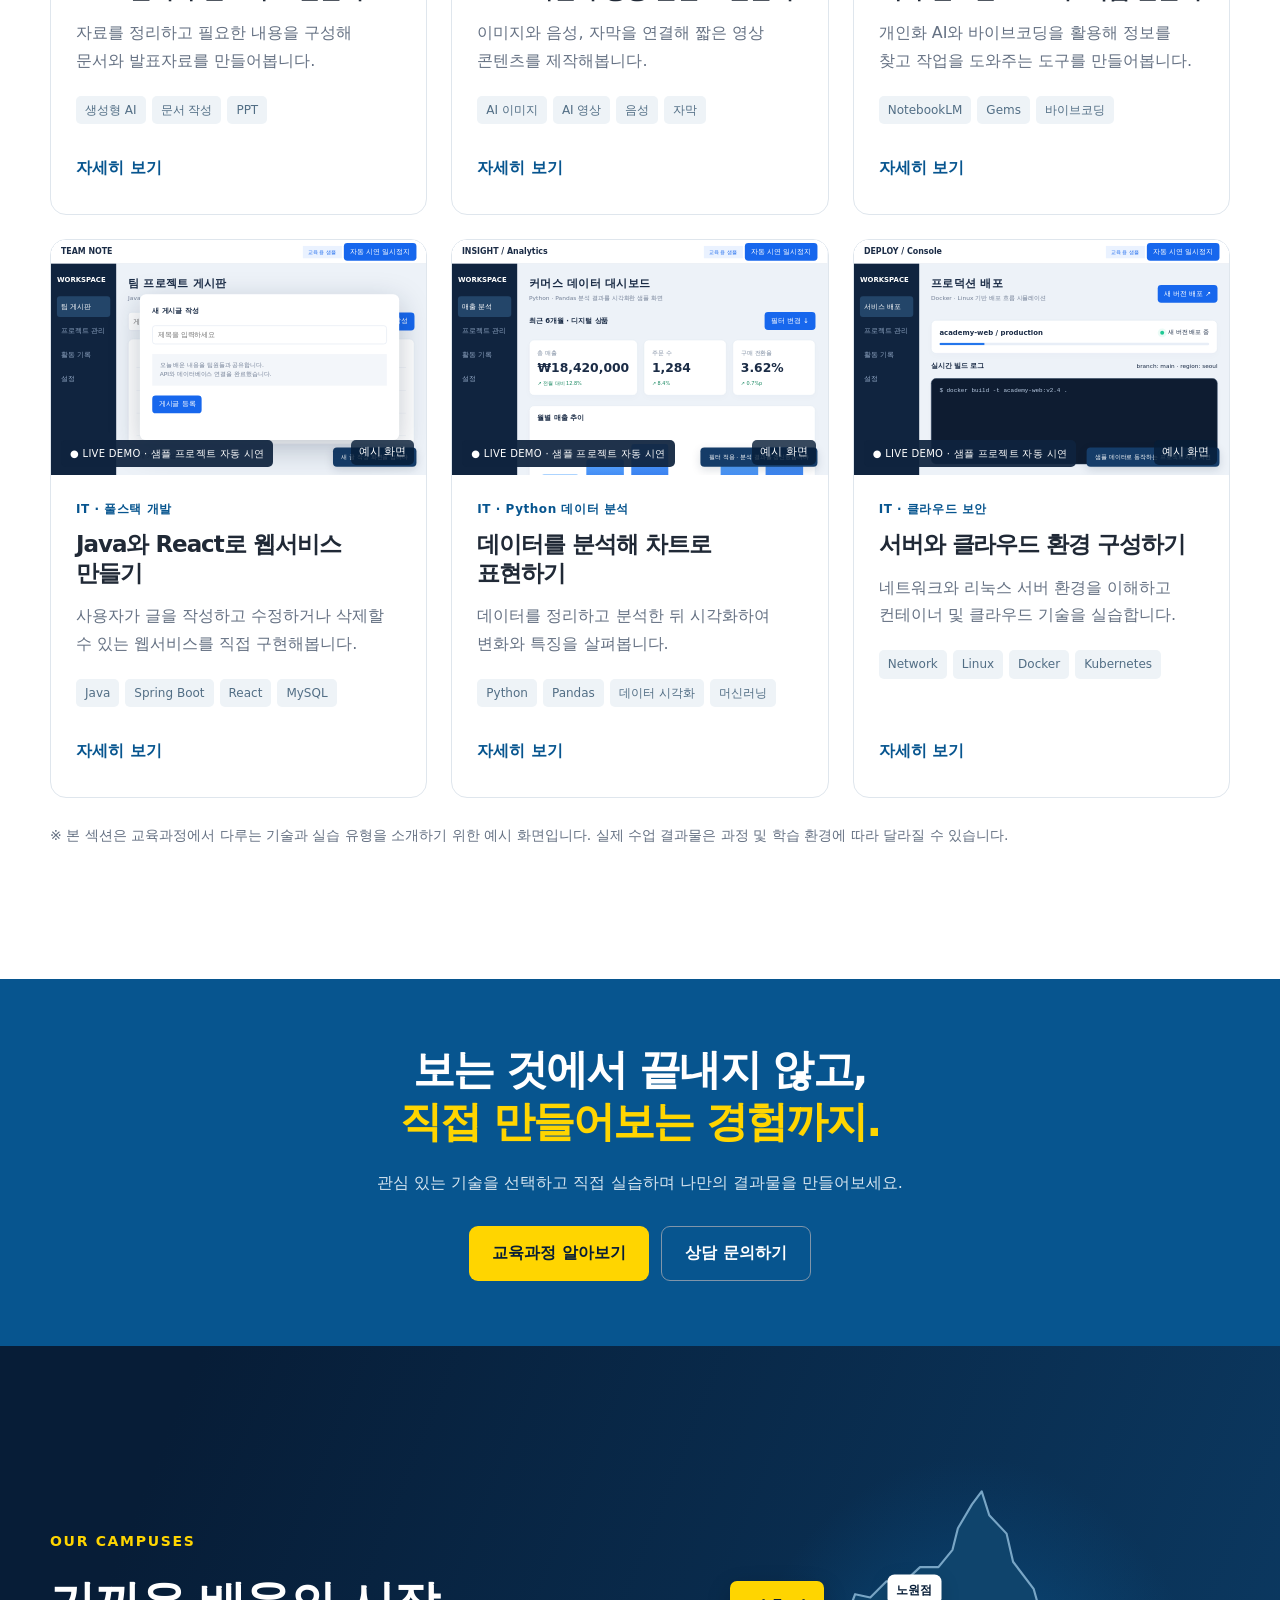
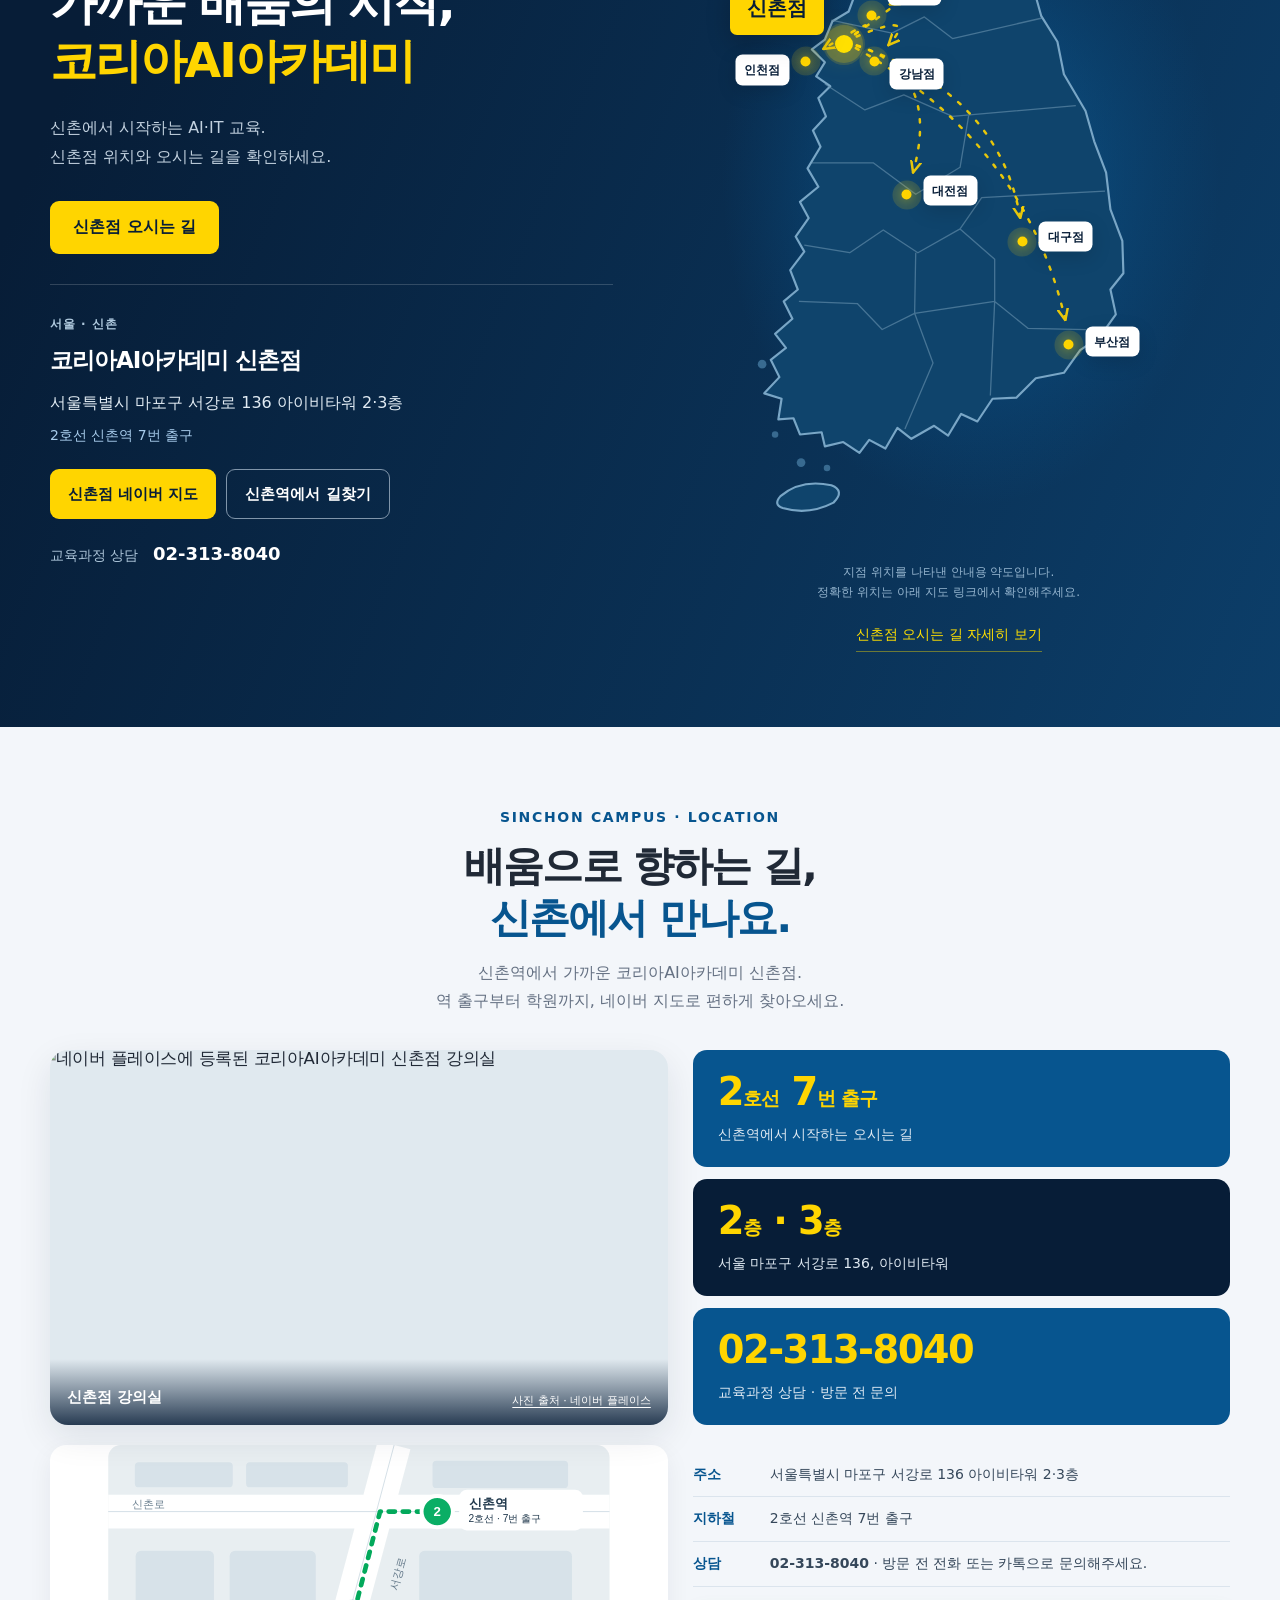
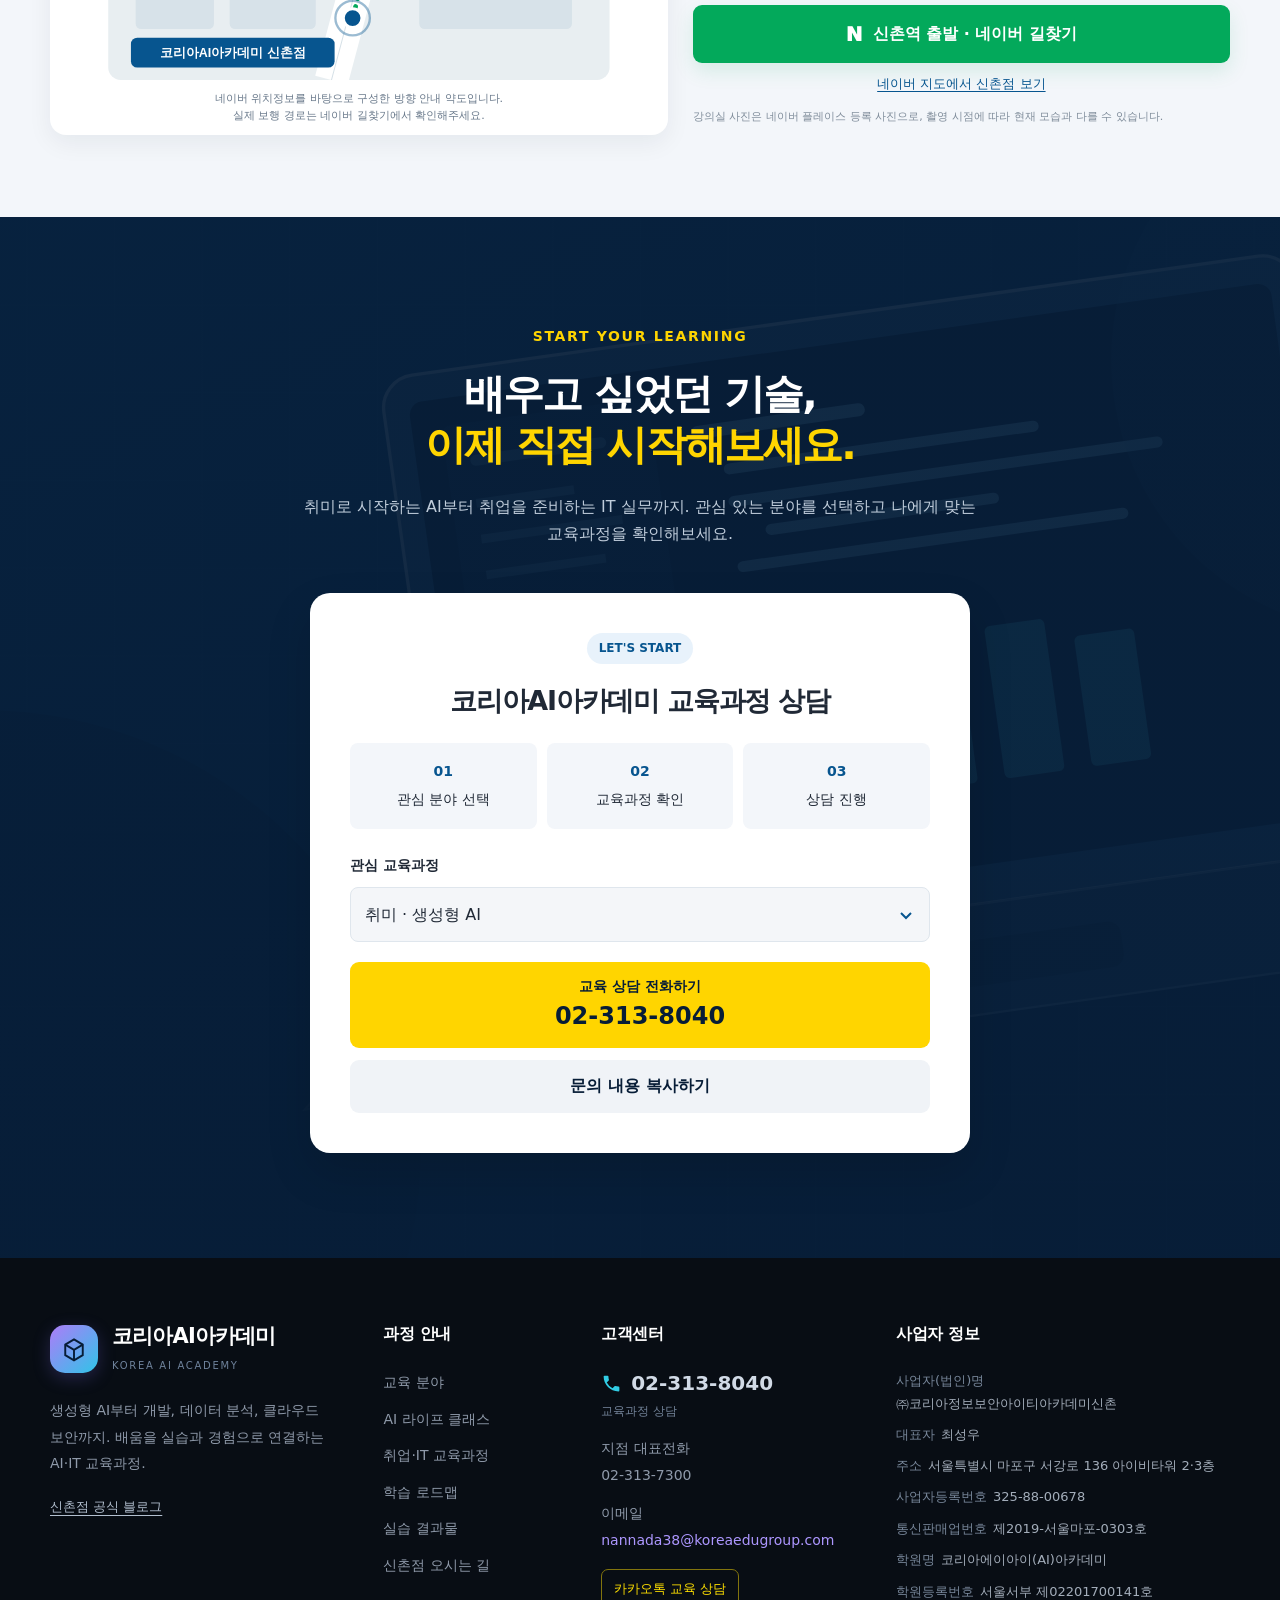
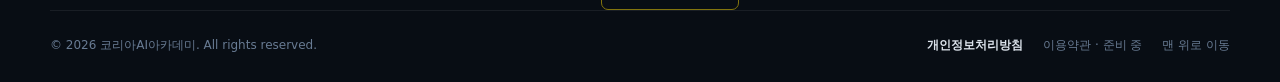
==== commit 5f6cba20: "Add sequential yellow spotlight and interactive glow to learning roadmap" ====
--- a/index.html
+++ b/index.html
@@ -1,2 +1,2 @@
 <!doctype html>
-<html lang="ko"><head><script>(()=>{'use strict';if('scrollRestoration' in history)history.scrollRestoration='manual';let userMoved=false;const reset=()=>{if(userMoved)return;if(location.hash)history.replaceState(history.state,'',location.pathname+location.search);window.scrollTo({top:0,left:0,behavior:'instant'});};const mark=()=>{userMoved=true};['touchstart','wheel','pointerdown','keydown'].forEach(type=>window.addEventListener(type,mark,{passive:true,capture:true}));reset();document.addEventListener('DOMContentLoaded',reset,{once:true});window.addEventListener('load',reset,{once:true});window.addEventListener('pageshow',event=>{if(event.persisted)userMoved=false;reset();requestAnimationFrame(reset);});})();</script><meta charset="utf-8"><meta name="viewport" content="width=device-width,initial-scale=1"><meta name="theme-color" content="#071D37"><meta name="description" content="코리아AI아카데미 AI·IT 교육과정. 생성형 AI, Java·React 개발, Python 데이터 분석, 클라우드 보안까지 실습으로 배웁니다."><meta property="og:title" content="코리아AI아카데미 | AI·IT 교육과정"><title>코리아AI아카데미 | AI·IT 교육과정</title><link rel="preconnect" href="https://cdn.jsdelivr.net"><link rel="stylesheet" href="https://cdn.jsdelivr.net/gh/orioncactus/pretendard@v1.3.9/dist/web/static/pretendard-dynamic-subset.min.css"><link rel="stylesheet" href="./css/style.css?v=20261122-start-top"><script defer src="./js/content.js?v=20261122-start-top"></script><script defer src="./js/main.js?v=20261122-start-top"></script></head><body><a class="skip" href="#main">본문 바로가기</a><div id="app"></div><footer class="academy-footer"><div class="wrap"><div class="footer-columns"><div class="footer-brand-column"><a class="footer-brand-lockup" href="#top"><span class="footer-brand-symbol" aria-hidden="true"><svg viewBox="0 0 32 32"><path d="m16 5 10 6v12l-10 6-10-6V11Z" fill="none" stroke="currentColor" stroke-width="2.2"/><path d="m6 11 10 6 10-6M16 17v12" fill="none" stroke="currentColor" stroke-width="2.2"/></svg></span><span><b>코리아AI아카데미</b><small>KOREA AI ACADEMY</small></span></a><p>생성형 AI부터 개발, 데이터 분석, 클라우드 보안까지. 배움을 실습과 경험으로 연결하는 AI·IT 교육과정.</p><a class="footer-blog" href="https://blog.naver.com/sunsoo2002" target="_blank" rel="noopener noreferrer">신촌점 공식 블로그</a></div><div class="footer-course-column"><h3>과정 안내</h3><ul><li><a href="#paths">교육 분야</a></li><li><a href="#hobby">AI 라이프 클래스</a></li><li><a href="#career">취업·IT 교육과정</a></li><li><a href="#roadmap">학습 로드맵</a></li><li><a href="#outcomes">실습 결과물</a></li><li><a href="#sinchon-visit">신촌점 오시는 길</a></li></ul></div><div class="footer-customer-column"><h3>고객센터</h3><a class="footer-consult-phone" href="tel:023138040"><svg viewBox="0 0 24 24" aria-hidden="true"><path d="M6.6 10.8a15.4 15.4 0 0 0 6.6 6.6l2.2-2.2a1 1 0 0 1 1-.24c1.1.37 2.3.57 3.6.57a1 1 0 0 1 1 1V20a1 1 0 0 1-1 1C10.6 21 3 13.4 3 4a1 1 0 0 1 1-1h3.5a1 1 0 0 1 1 1c0 1.3.2 2.5.57 3.6a1 1 0 0 1-.24 1z"/></svg>02-313-8040</a><p class="footer-phone-caption">교육과정 상담</p><p>지점 대표전화<br><a href="tel:023137300">02-313-7300</a></p><p>이메일<br><a class="footer-email" href="mailto:nannada38@koreaedugroup.com">nannada38@koreaedugroup.com</a></p><a class="footer-kakao" href="https://open.kakao.com/o/sD28nP0h" target="_blank" rel="noopener noreferrer">카카오톡 교육 상담</a></div><div class="footer-business-column"><h3>사업자 정보</h3><dl><div><dt>사업자(법인)명</dt><dd>㈜코리아정보보안아이티아카데미신촌</dd></div><div><dt>대표자</dt><dd>최성우</dd></div><div><dt>주소</dt><dd>서울특별시 마포구 서강로 136 아이비타워 2·3층</dd></div><div><dt>사업자등록번호</dt><dd>325-88-00678</dd></div><div><dt>통신판매업번호</dt><dd>제2019-서울마포-0303호</dd></div><div><dt>학원명</dt><dd>코리아에이아이(AI)아카데미</dd></div><div><dt>학원등록번호</dt><dd>서울서부 제02201700141호</dd></div></dl></div></div><div class="footer-legal"><p>© 2026 코리아AI아카데미. All rights reserved.</p><div><a href="https://sinchon.koreaisacademy.com/2025/customer/privacy.asp" target="_blank" rel="noopener noreferrer">개인정보처리방침</a><span>이용약관 · 준비 중</span><a href="#top">맨 위로 이동</a></div></div></div></footer><noscript>교육과정 안내를 확인하려면 JavaScript를 켜주세요. 교육 상담: <a href="tel:023138040">02-313-8040</a></noscript><dialog id="detail" aria-labelledby="dialog-title"><button class="close" aria-label="상세창 닫기" autofocus>×</button><div id="dialog-body"></div></dialog></body></html>+<html lang="ko"><head><script>(()=>{'use strict';if('scrollRestoration' in history)history.scrollRestoration='manual';let userMoved=false;const reset=()=>{if(userMoved)return;if(location.hash)history.replaceState(history.state,'',location.pathname+location.search);window.scrollTo({top:0,left:0,behavior:'instant'});};const mark=()=>{userMoved=true};['touchstart','wheel','pointerdown','keydown'].forEach(type=>window.addEventListener(type,mark,{passive:true,capture:true}));reset();document.addEventListener('DOMContentLoaded',reset,{once:true});window.addEventListener('load',reset,{once:true});window.addEventListener('pageshow',event=>{if(event.persisted)userMoved=false;reset();requestAnimationFrame(reset);});})();</script><meta charset="utf-8"><meta name="viewport" content="width=device-width,initial-scale=1"><meta name="theme-color" content="#071D37"><meta name="description" content="코리아AI아카데미 AI·IT 교육과정. 생성형 AI, Java·React 개발, Python 데이터 분석, 클라우드 보안까지 실습으로 배웁니다."><meta property="og:title" content="코리아AI아카데미 | AI·IT 교육과정"><title>코리아AI아카데미 | AI·IT 교육과정</title><link rel="preconnect" href="https://cdn.jsdelivr.net"><link rel="stylesheet" href="https://cdn.jsdelivr.net/gh/orioncactus/pretendard@v1.3.9/dist/web/static/pretendard-dynamic-subset.min.css"><link rel="stylesheet" href="./css/style.css?v=20261122-roadmap-fx"><script defer src="./js/content.js?v=20261122-roadmap-fx"></script><script defer src="./js/main.js?v=20261122-roadmap-fx"></script></head><body><a class="skip" href="#main">본문 바로가기</a><div id="app"></div><footer class="academy-footer"><div class="wrap"><div class="footer-columns"><div class="footer-brand-column"><a class="footer-brand-lockup" href="#top"><span class="footer-brand-symbol" aria-hidden="true"><svg viewBox="0 0 32 32"><path d="m16 5 10 6v12l-10 6-10-6V11Z" fill="none" stroke="currentColor" stroke-width="2.2"/><path d="m6 11 10 6 10-6M16 17v12" fill="none" stroke="currentColor" stroke-width="2.2"/></svg></span><span><b>코리아AI아카데미</b><small>KOREA AI ACADEMY</small></span></a><p>생성형 AI부터 개발, 데이터 분석, 클라우드 보안까지. 배움을 실습과 경험으로 연결하는 AI·IT 교육과정.</p><a class="footer-blog" href="https://blog.naver.com/sunsoo2002" target="_blank" rel="noopener noreferrer">신촌점 공식 블로그</a></div><div class="footer-course-column"><h3>과정 안내</h3><ul><li><a href="#paths">교육 분야</a></li><li><a href="#hobby">AI 라이프 클래스</a></li><li><a href="#career">취업·IT 교육과정</a></li><li><a href="#roadmap">학습 로드맵</a></li><li><a href="#outcomes">실습 결과물</a></li><li><a href="#sinchon-visit">신촌점 오시는 길</a></li></ul></div><div class="footer-customer-column"><h3>고객센터</h3><a class="footer-consult-phone" href="tel:023138040"><svg viewBox="0 0 24 24" aria-hidden="true"><path d="M6.6 10.8a15.4 15.4 0 0 0 6.6 6.6l2.2-2.2a1 1 0 0 1 1-.24c1.1.37 2.3.57 3.6.57a1 1 0 0 1 1 1V20a1 1 0 0 1-1 1C10.6 21 3 13.4 3 4a1 1 0 0 1 1-1h3.5a1 1 0 0 1 1 1c0 1.3.2 2.5.57 3.6a1 1 0 0 1-.24 1z"/></svg>02-313-8040</a><p class="footer-phone-caption">교육과정 상담</p><p>지점 대표전화<br><a href="tel:023137300">02-313-7300</a></p><p>이메일<br><a class="footer-email" href="mailto:nannada38@koreaedugroup.com">nannada38@koreaedugroup.com</a></p><a class="footer-kakao" href="https://open.kakao.com/o/sD28nP0h" target="_blank" rel="noopener noreferrer">카카오톡 교육 상담</a></div><div class="footer-business-column"><h3>사업자 정보</h3><dl><div><dt>사업자(법인)명</dt><dd>㈜코리아정보보안아이티아카데미신촌</dd></div><div><dt>대표자</dt><dd>최성우</dd></div><div><dt>주소</dt><dd>서울특별시 마포구 서강로 136 아이비타워 2·3층</dd></div><div><dt>사업자등록번호</dt><dd>325-88-00678</dd></div><div><dt>통신판매업번호</dt><dd>제2019-서울마포-0303호</dd></div><div><dt>학원명</dt><dd>코리아에이아이(AI)아카데미</dd></div><div><dt>학원등록번호</dt><dd>서울서부 제02201700141호</dd></div></dl></div></div><div class="footer-legal"><p>© 2026 코리아AI아카데미. All rights reserved.</p><div><a href="https://sinchon.koreaisacademy.com/2025/customer/privacy.asp" target="_blank" rel="noopener noreferrer">개인정보처리방침</a><span>이용약관 · 준비 중</span><a href="#top">맨 위로 이동</a></div></div></div></footer><noscript>교육과정 안내를 확인하려면 JavaScript를 켜주세요. 교육 상담: <a href="tel:023138040">02-313-8040</a></noscript><dialog id="detail" aria-labelledby="dialog-title"><button class="close" aria-label="상세창 닫기" autofocus>×</button><div id="dialog-body"></div></dialog></body></html>
--- a/css/style.css
+++ b/css/style.css
@@ -232,3 +232,22 @@
 
 /* Sinchon is the sole destination; other campuses remain visual landmarks. */
 .campus-pin{cursor:default}.campus-pin[data-campus="sinchon"]{width:42px;height:42px;z-index:5}.campus-pin[data-campus="sinchon"] .pin-dot{width:18px;height:18px;background:#ffe000;box-shadow:0 0 0 10px #ffd50035,0 0 25px #ffd50080}.campus-pin[data-campus="sinchon"] .pin-name{font-size:20px;padding:10px 17px;right:41px;top:-42px;background:#ffd500;box-shadow:0 8px 24px #0003}.campus-tabs a{text-decoration:none}@media(max-width:650px){.campus-pin[data-campus="sinchon"] .pin-name{font-size:17px;padding:8px 12px;right:32px;top:-36px}}
+
+/* Reference-inspired illuminated learning stages */
+#roadmap{position:relative;isolation:isolate;background:radial-gradient(ellipse at 50% 60%,#104c7355,transparent 68%),#071d37}
+.roadmap-fx-card{isolation:isolate;transform:translateY(0);transition:transform .38s ease,background .38s ease,color .38s ease,box-shadow .38s ease,border-color .38s ease;overflow:visible}
+.roadmap-fx-card:before{content:"";position:absolute;inset:-5px;border-radius:16px;border:4px solid #ffd50060;opacity:0;transition:opacity .35s;pointer-events:none;z-index:-1}
+.roadmap-fx-card.roadmap-current{background:#ffd500;color:#071d37;border-color:#ffe55b;transform:translateY(-10px) scale(1.025);box-shadow:0 12px 0 #b9980025,0 15px 40px #ffd50035}
+.roadmap-fx-card.roadmap-current:before{opacity:1}
+.roadmap-fx-card.roadmap-current p{color:#25333d}.roadmap-fx-card.roadmap-current>span{background:#071d37;color:#ffd500;border-radius:50%;min-width:36px;min-height:36px;display:inline-grid;place-items:center;padding:3px}
+.roadmap-fx-card.roadmap-current h4{color:#071d37}
+.roadmap-fx-card:not(:last-child):after{color:#ffd500;font-weight:900;text-shadow:0 0 15px #ffd50099}
+.roadmap-in-view .roadmap-fx-card{animation:roadmap-arrive .65s calc(var(--step-order)*.13s) both}
+.roadmap-in-view .roadmap-fx-card.roadmap-current{animation:roadmap-card-glow 2.2s ease-in-out infinite}
+.roadmap-output strong{position:relative;display:inline-block;padding:4px 5px}
+.roadmap-output strong:after{content:"";position:absolute;left:0;right:0;bottom:0;height:3px;border-radius:50%;background:#ff514a;transform:rotate(-1deg);box-shadow:0 0 10px #ff514a44}
+.roadmap-tabs button{transition:transform .2s,box-shadow .2s}.roadmap-tabs button[aria-selected=true]{box-shadow:0 7px 24px #ffd50025;transform:translateY(-3px)}
+@keyframes roadmap-arrive{from{opacity:0;translate:0 22px}to{opacity:1;translate:0 0}}
+@keyframes roadmap-card-glow{0%,100%{box-shadow:0 12px 0 #b9980025,0 15px 32px #ffd50028}50%{box-shadow:0 12px 0 #b9980035,0 15px 48px #ffd50055}}
+@media(max-width:600px){.roadmap-fx-card.roadmap-current{transform:translateY(-4px) scale(1.01)}.roadmap-output strong{display:block}.roadmap-grid{gap:34px}}
+@media(prefers-reduced-motion:reduce){.roadmap-fx-card,.roadmap-tabs button{transition:none!important;animation:none!important}.roadmap-fx-card.roadmap-current{transform:none}.roadmap-fx-card:before{transition:none}}
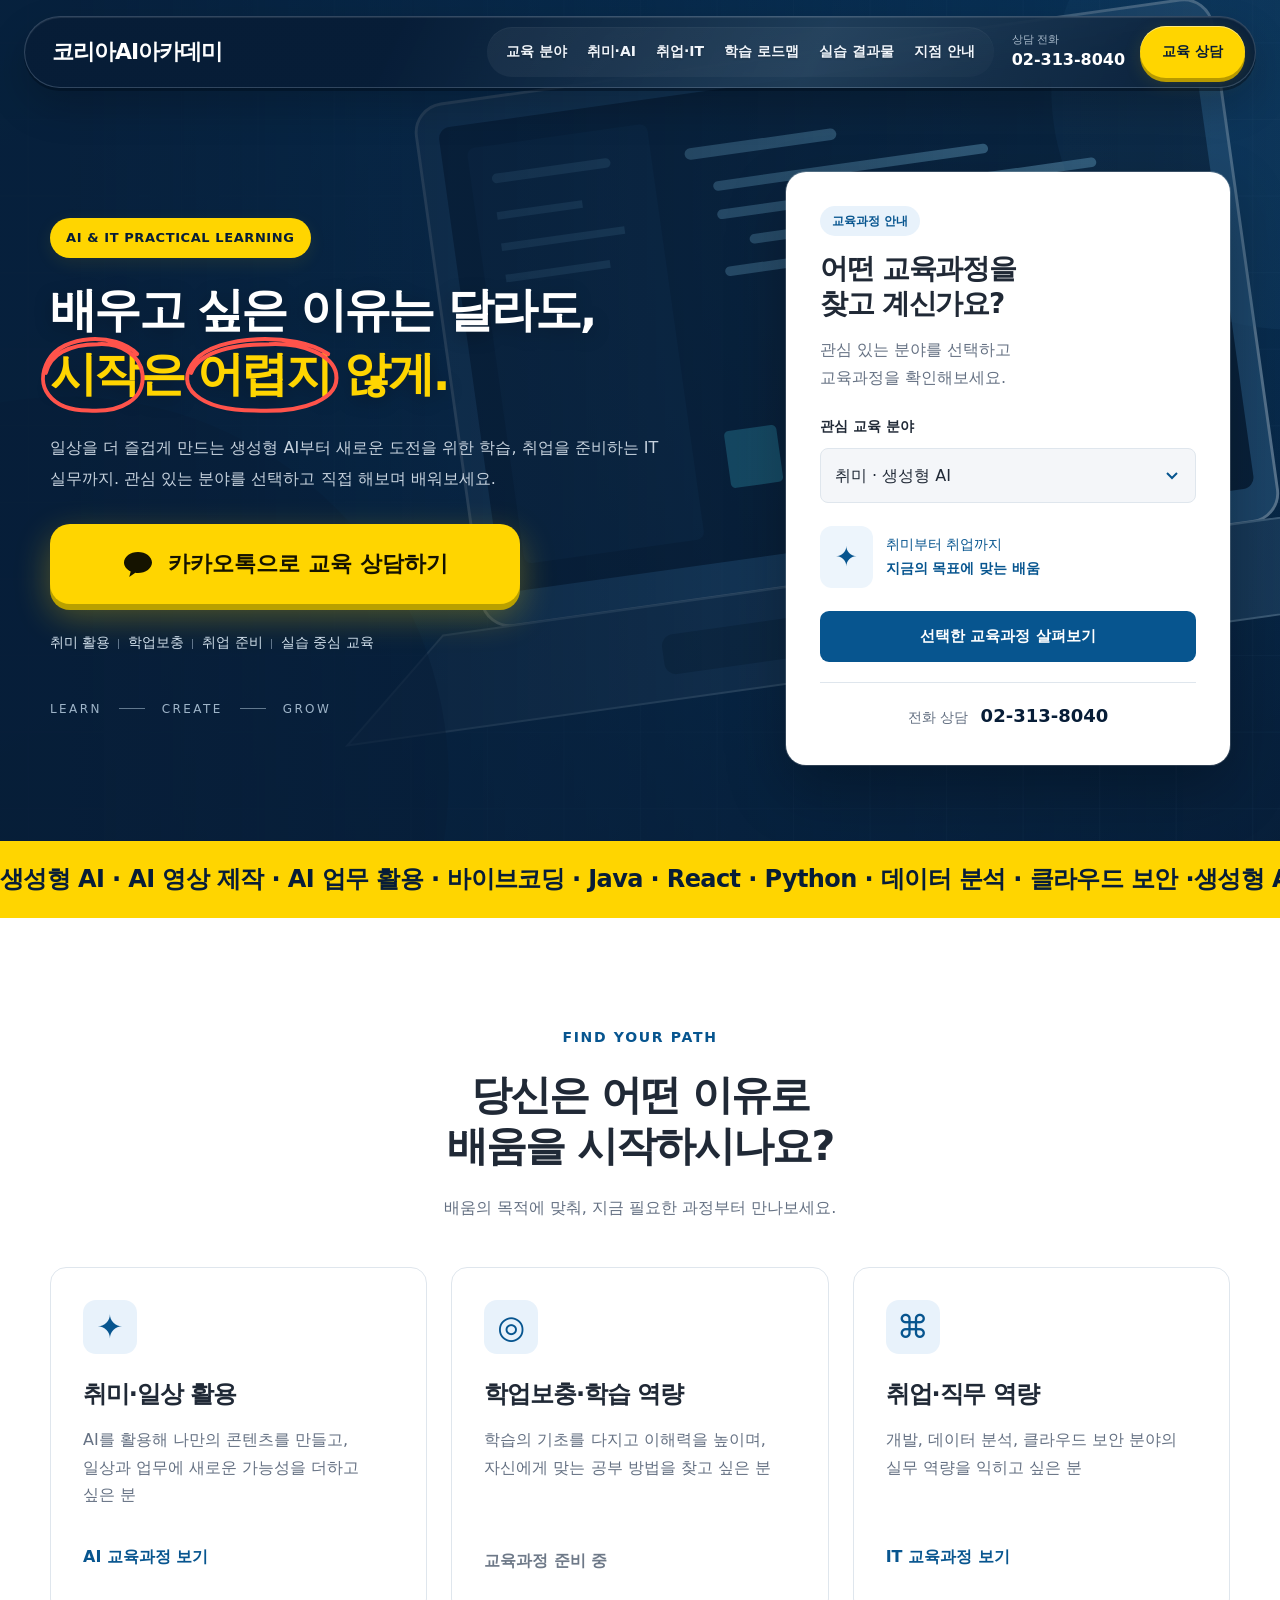
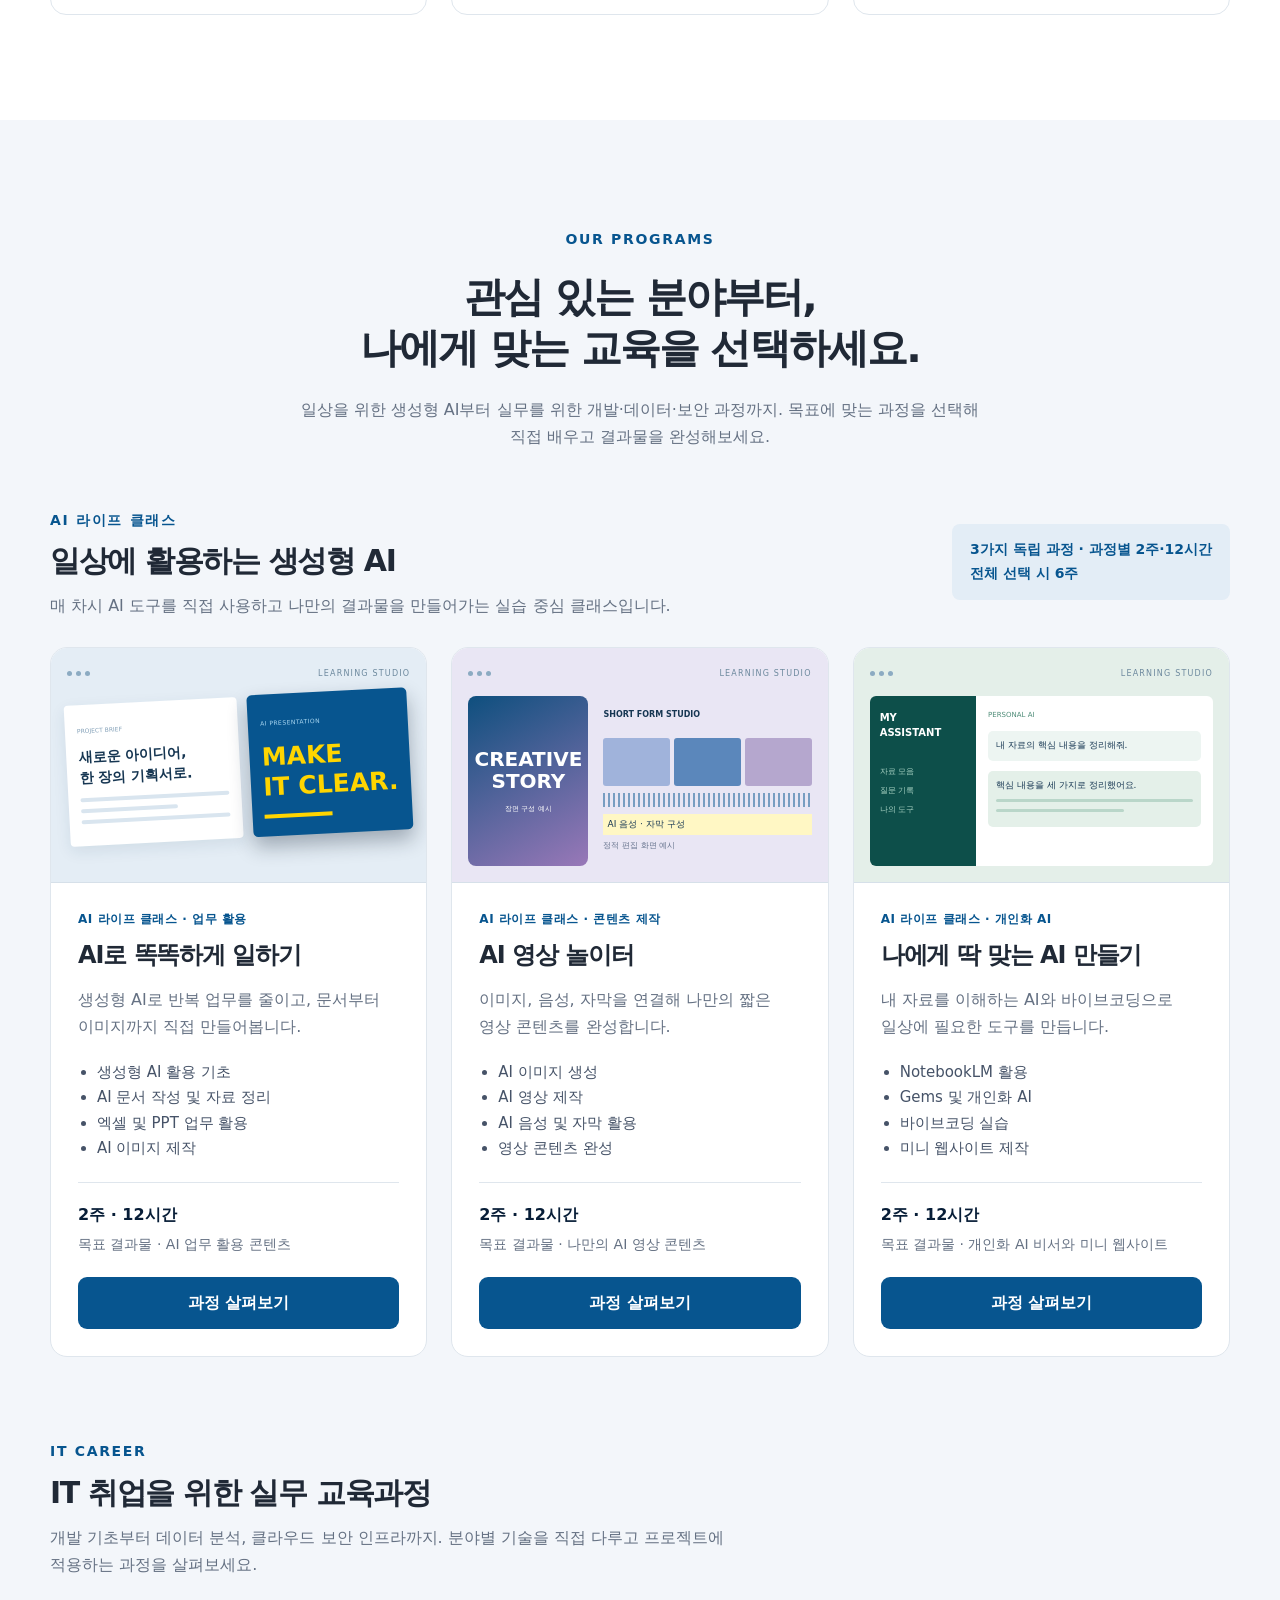
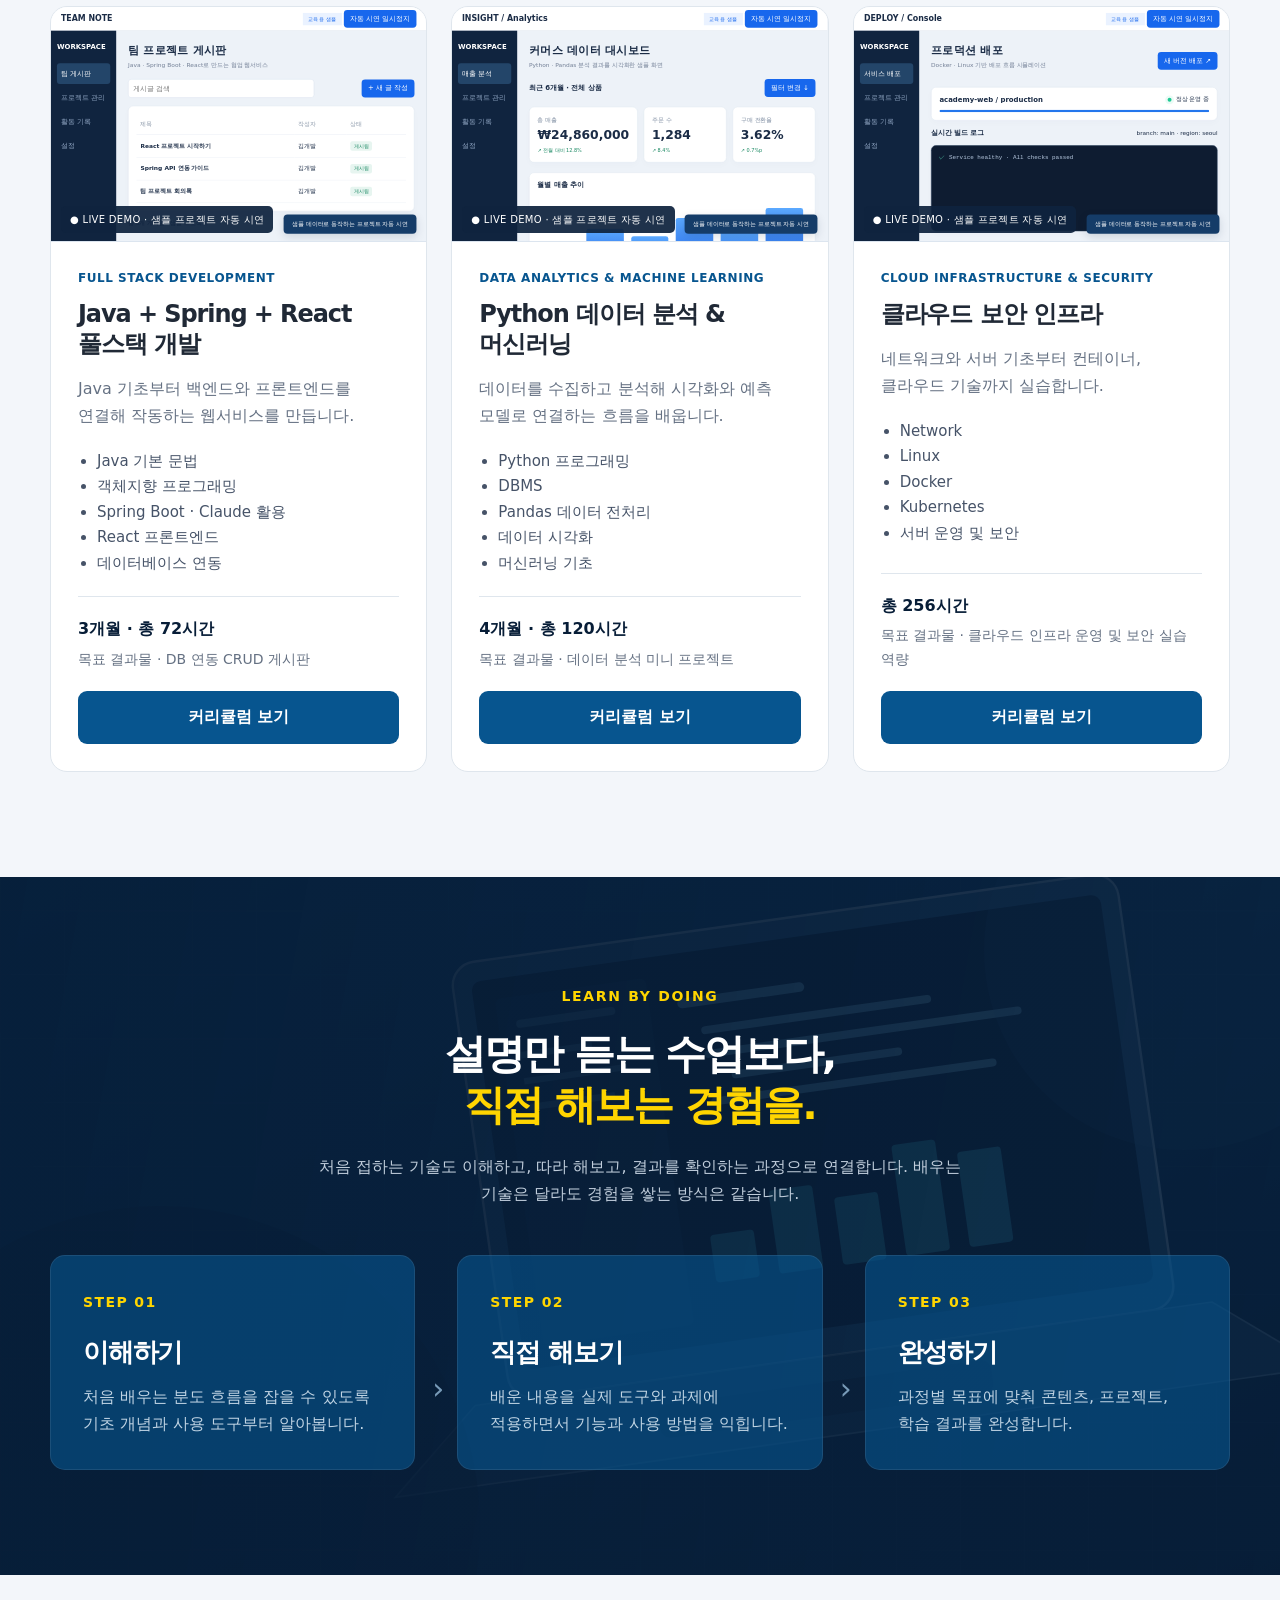
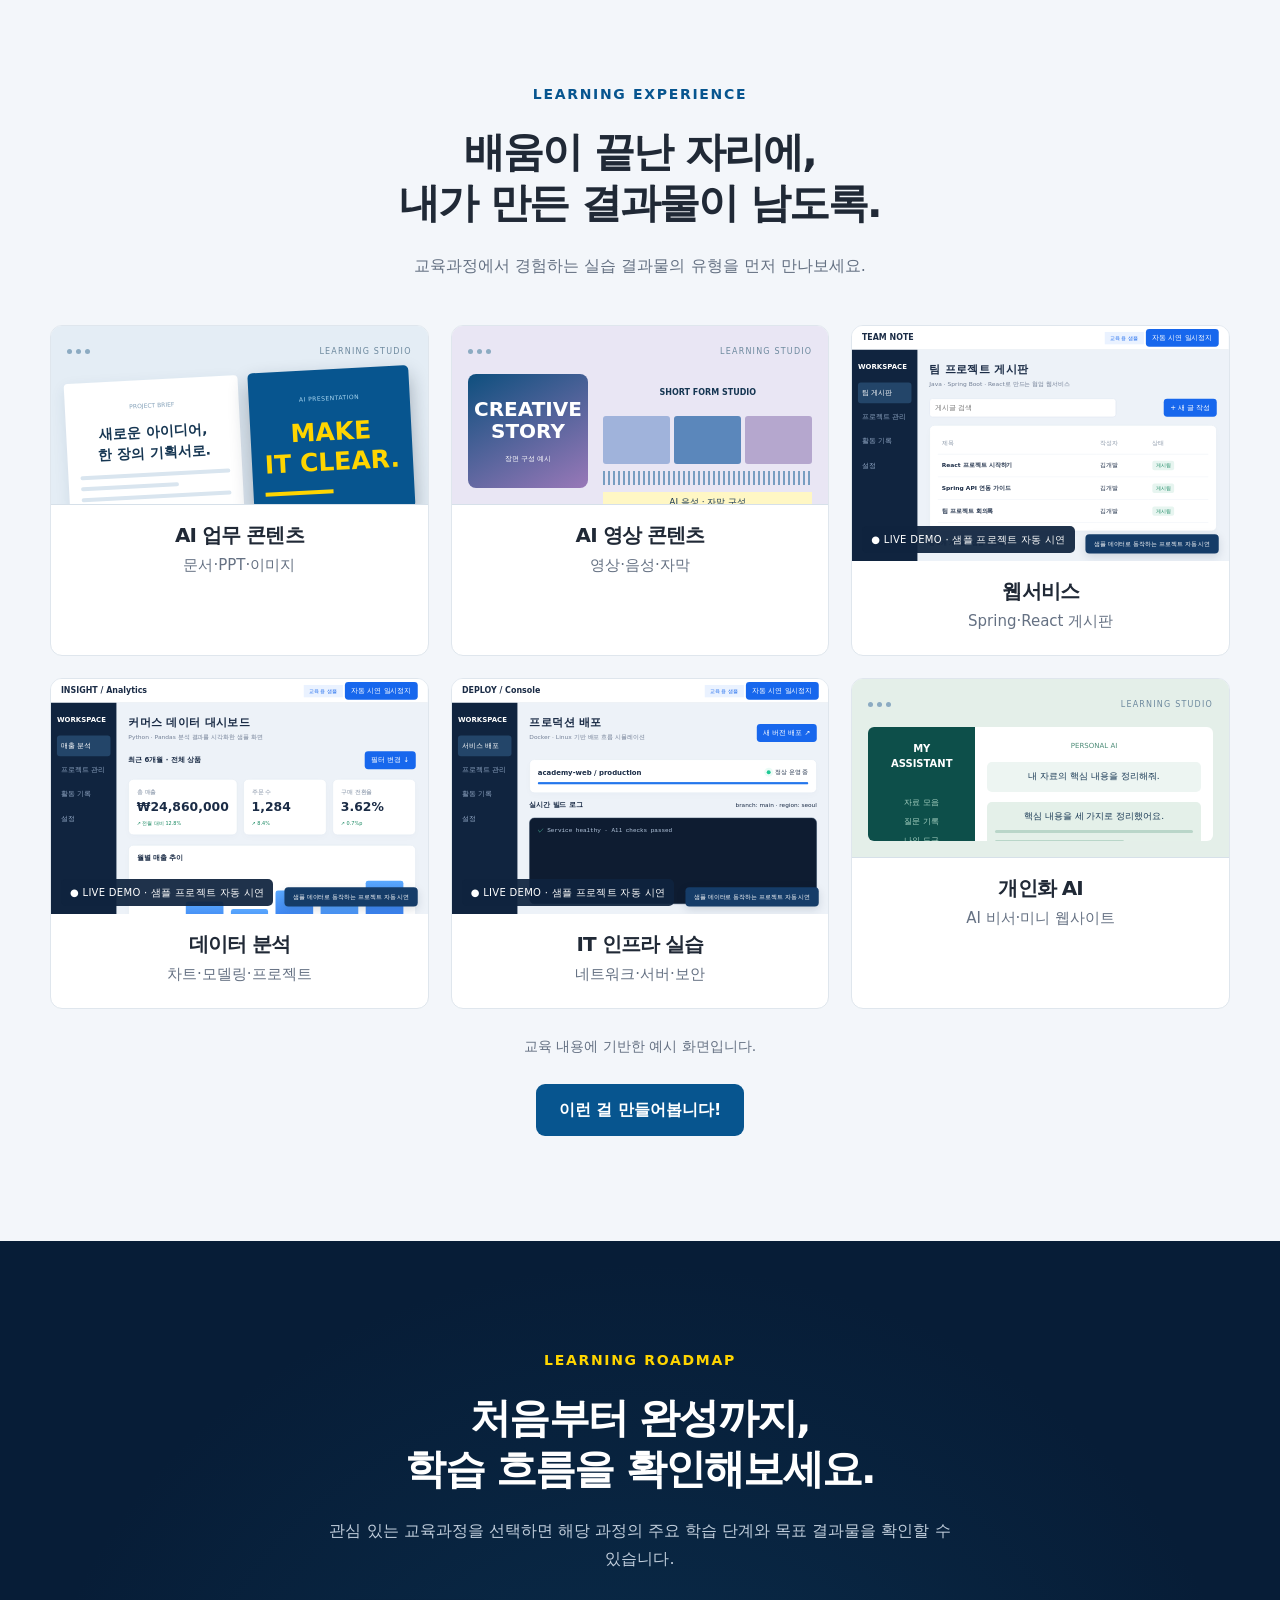
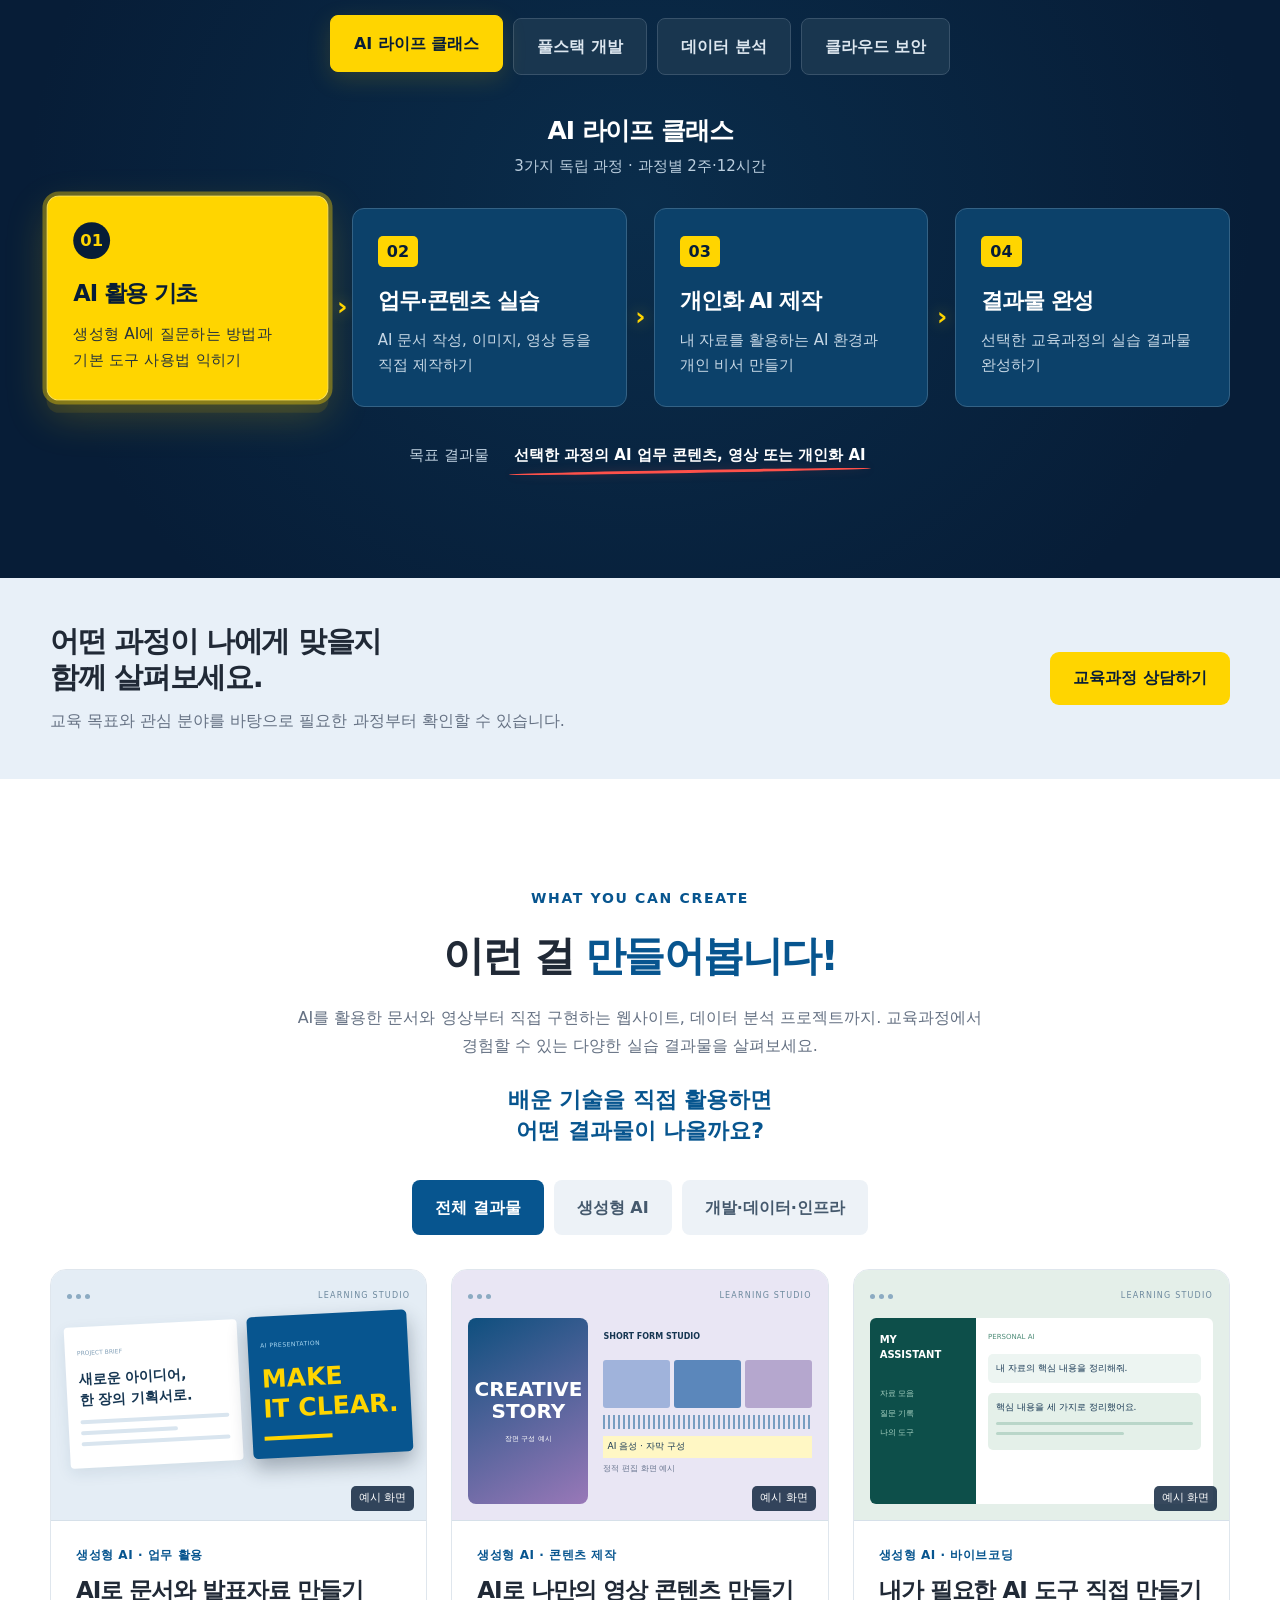
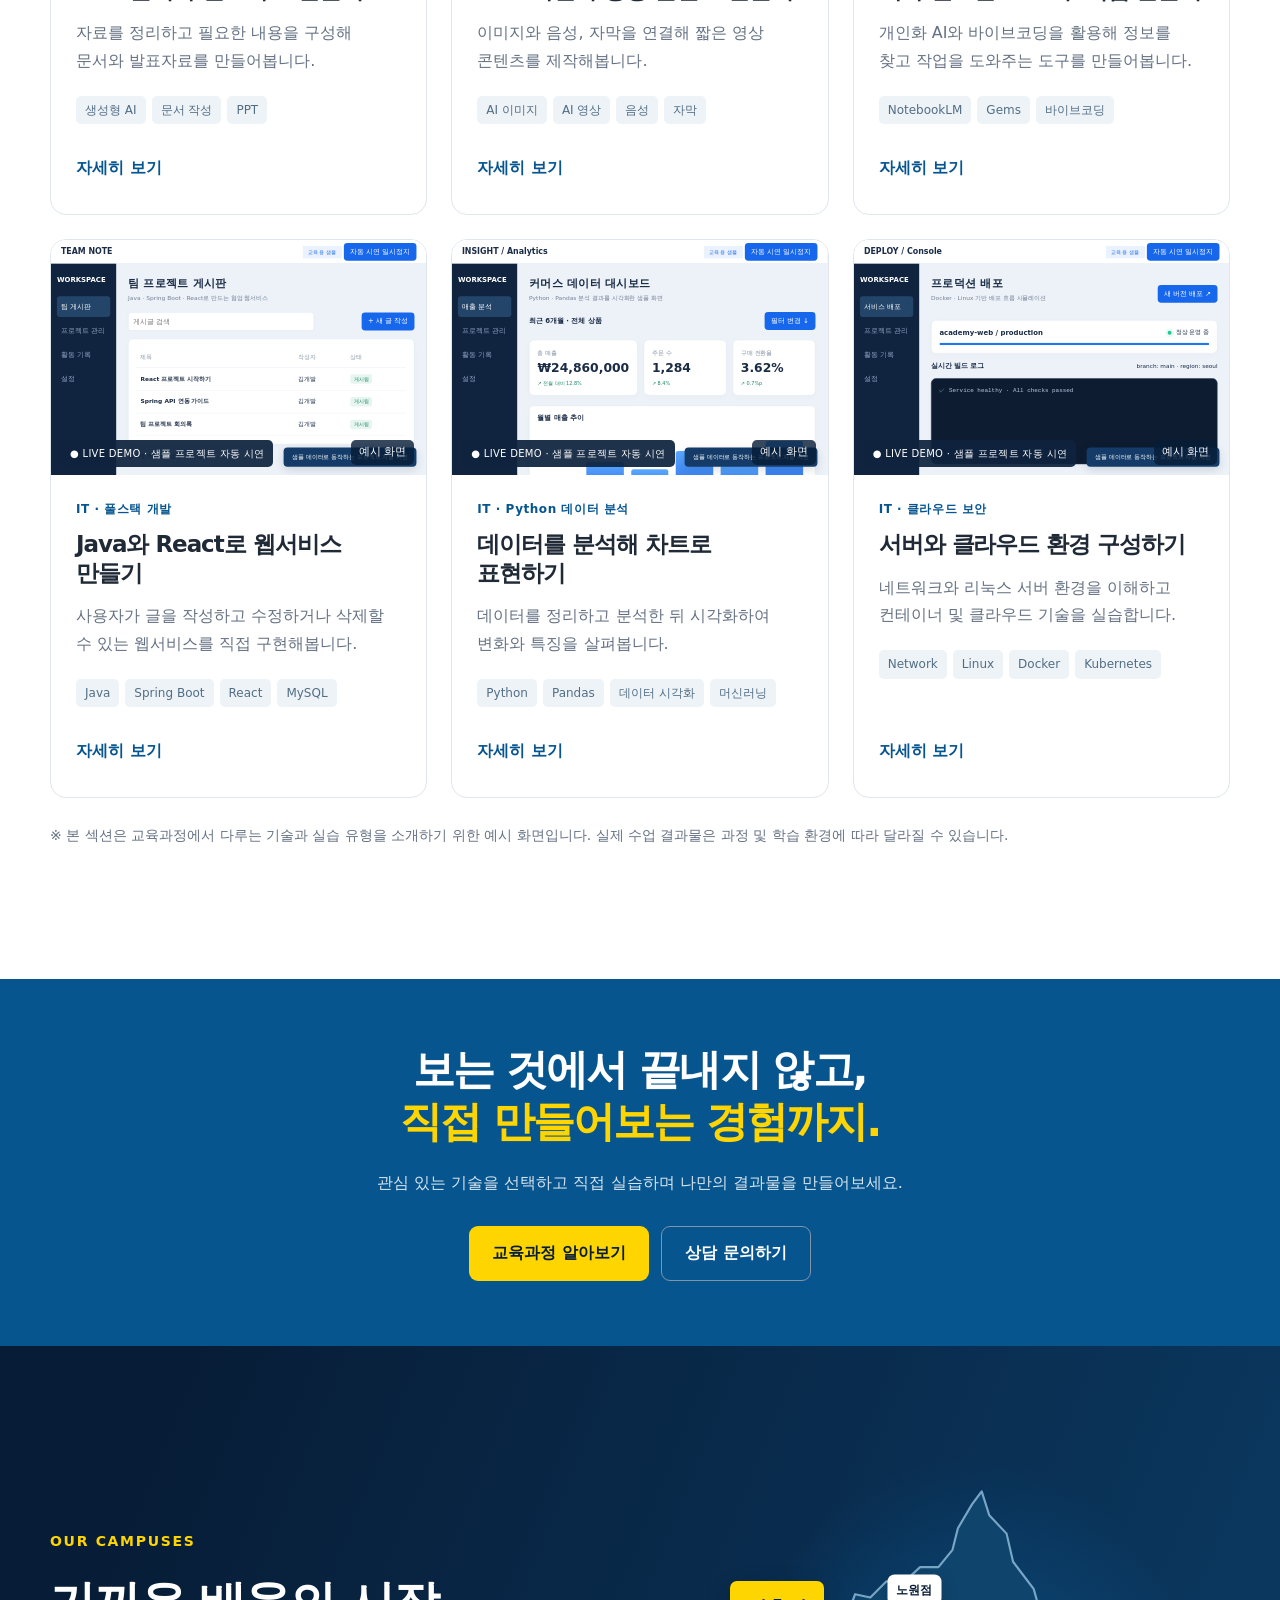
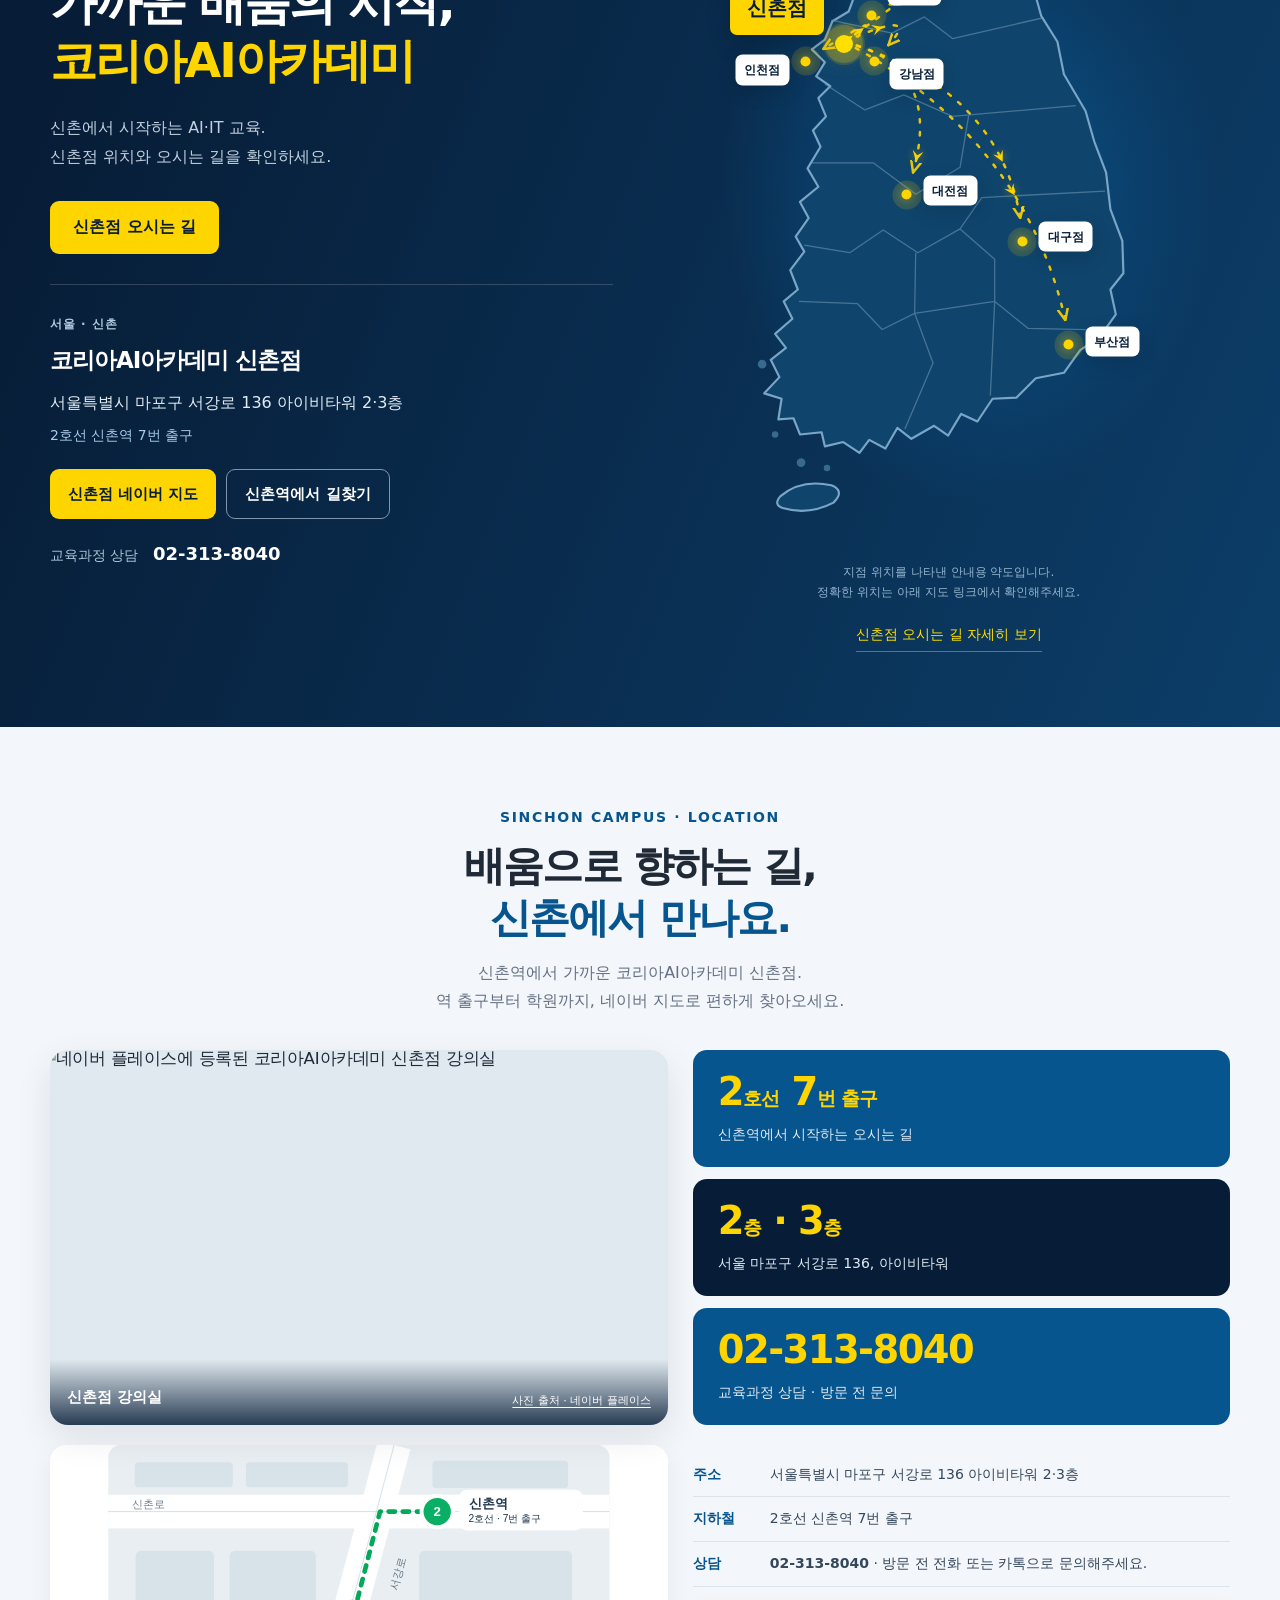
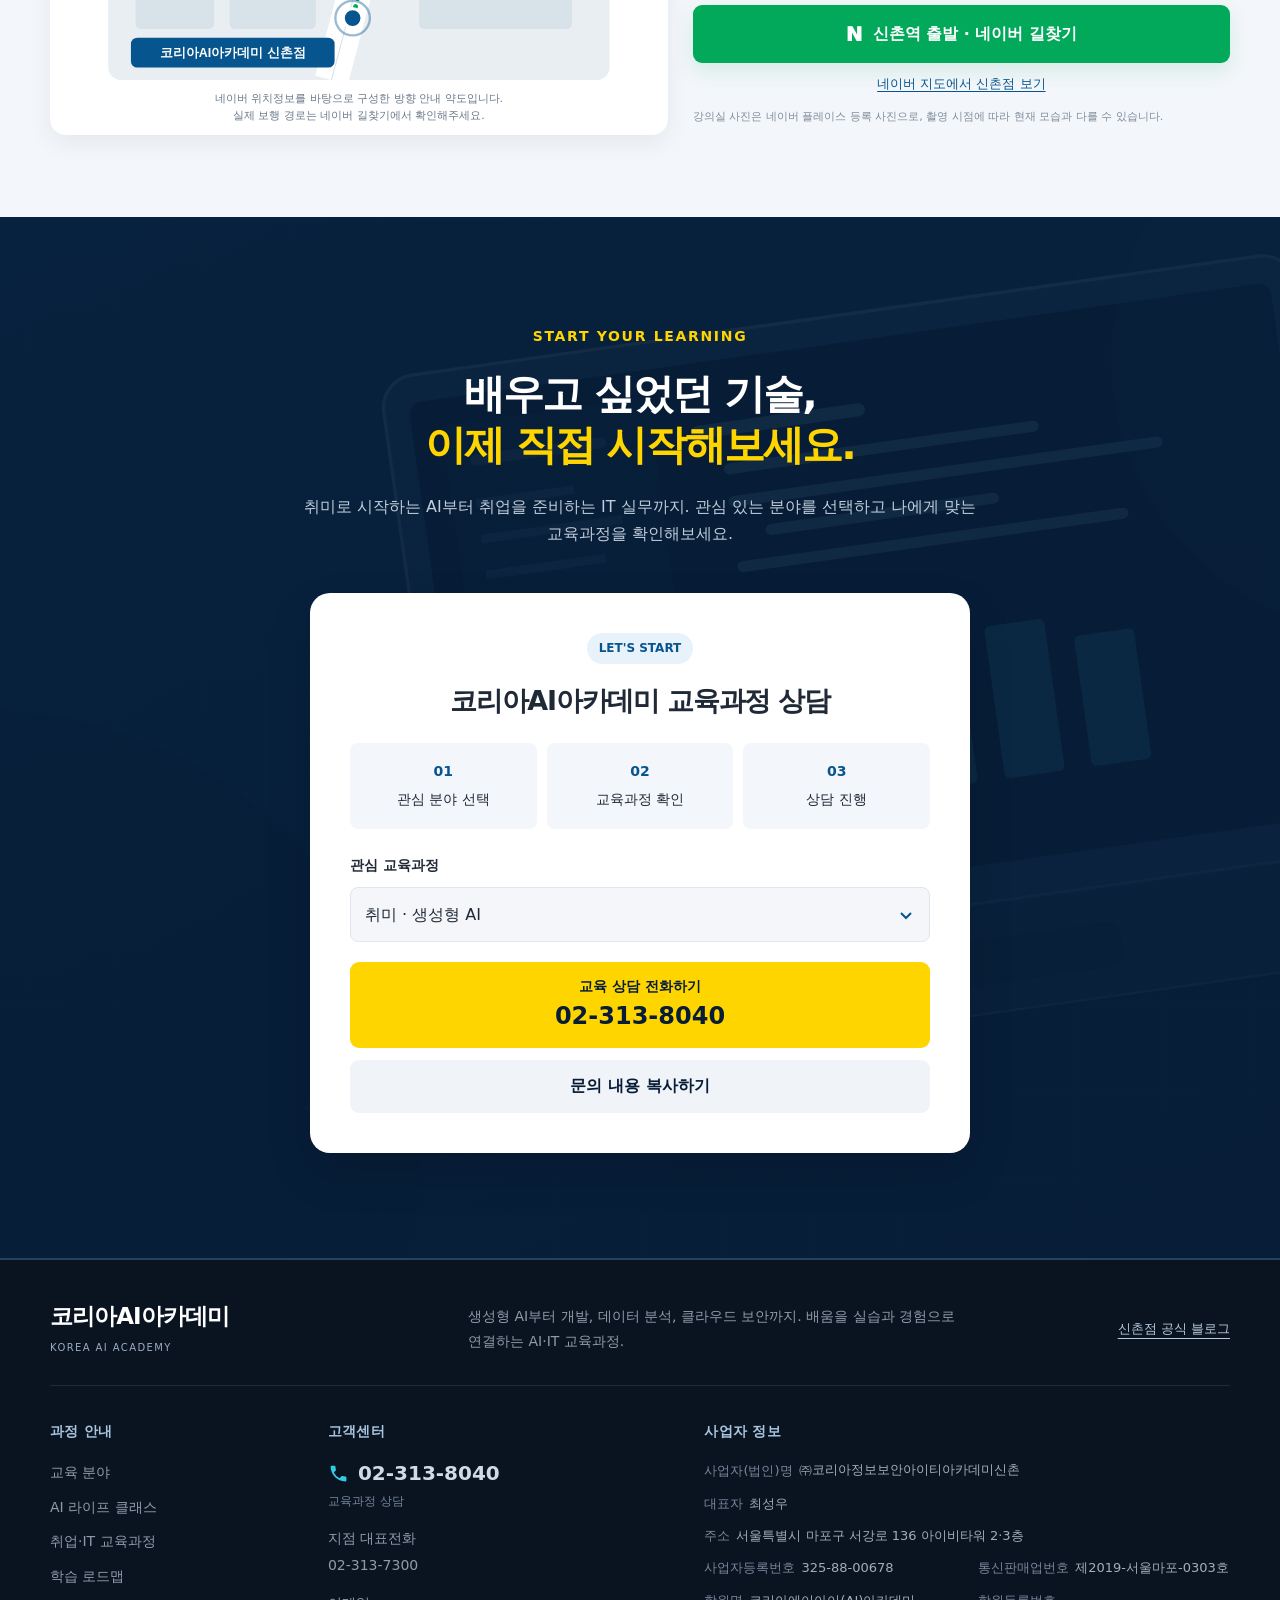
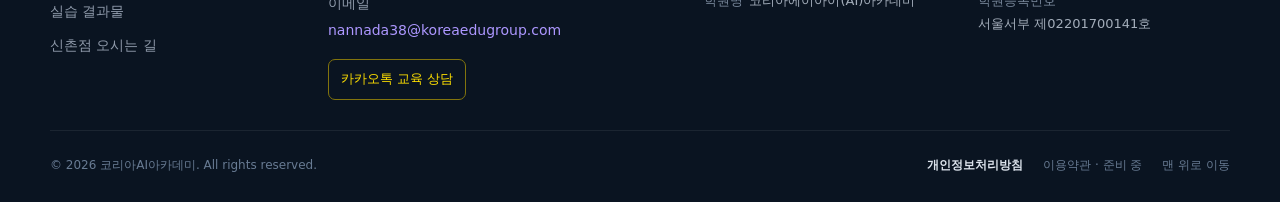
==== commit 73a619a7: "Remove footer cube logo and publish refreshed footer layout" ====
--- a/index.html
+++ b/index.html
@@ -1,2 +1,2 @@
 <!doctype html>
-<html lang="ko"><head><script>(()=>{'use strict';if('scrollRestoration' in history)history.scrollRestoration='manual';let userMoved=false;const reset=()=>{if(userMoved)return;if(location.hash)history.replaceState(history.state,'',location.pathname+location.search);window.scrollTo({top:0,left:0,behavior:'instant'});};const mark=()=>{userMoved=true};['touchstart','wheel','pointerdown','keydown'].forEach(type=>window.addEventListener(type,mark,{passive:true,capture:true}));reset();document.addEventListener('DOMContentLoaded',reset,{once:true});window.addEventListener('load',reset,{once:true});window.addEventListener('pageshow',event=>{if(event.persisted)userMoved=false;reset();requestAnimationFrame(reset);});})();</script><meta charset="utf-8"><meta name="viewport" content="width=device-width,initial-scale=1"><meta name="theme-color" content="#071D37"><meta name="description" content="코리아AI아카데미 AI·IT 교육과정. 생성형 AI, Java·React 개발, Python 데이터 분석, 클라우드 보안까지 실습으로 배웁니다."><meta property="og:title" content="코리아AI아카데미 | AI·IT 교육과정"><title>코리아AI아카데미 | AI·IT 교육과정</title><link rel="preconnect" href="https://cdn.jsdelivr.net"><link rel="stylesheet" href="https://cdn.jsdelivr.net/gh/orioncactus/pretendard@v1.3.9/dist/web/static/pretendard-dynamic-subset.min.css"><link rel="stylesheet" href="./css/style.css?v=20261122-roadmap-fx"><script defer src="./js/content.js?v=20261122-roadmap-fx"></script><script defer src="./js/main.js?v=20261122-roadmap-fx"></script></head><body><a class="skip" href="#main">본문 바로가기</a><div id="app"></div><footer class="academy-footer"><div class="wrap"><div class="footer-columns"><div class="footer-brand-column"><a class="footer-brand-lockup" href="#top"><span class="footer-brand-symbol" aria-hidden="true"><svg viewBox="0 0 32 32"><path d="m16 5 10 6v12l-10 6-10-6V11Z" fill="none" stroke="currentColor" stroke-width="2.2"/><path d="m6 11 10 6 10-6M16 17v12" fill="none" stroke="currentColor" stroke-width="2.2"/></svg></span><span><b>코리아AI아카데미</b><small>KOREA AI ACADEMY</small></span></a><p>생성형 AI부터 개발, 데이터 분석, 클라우드 보안까지. 배움을 실습과 경험으로 연결하는 AI·IT 교육과정.</p><a class="footer-blog" href="https://blog.naver.com/sunsoo2002" target="_blank" rel="noopener noreferrer">신촌점 공식 블로그</a></div><div class="footer-course-column"><h3>과정 안내</h3><ul><li><a href="#paths">교육 분야</a></li><li><a href="#hobby">AI 라이프 클래스</a></li><li><a href="#career">취업·IT 교육과정</a></li><li><a href="#roadmap">학습 로드맵</a></li><li><a href="#outcomes">실습 결과물</a></li><li><a href="#sinchon-visit">신촌점 오시는 길</a></li></ul></div><div class="footer-customer-column"><h3>고객센터</h3><a class="footer-consult-phone" href="tel:023138040"><svg viewBox="0 0 24 24" aria-hidden="true"><path d="M6.6 10.8a15.4 15.4 0 0 0 6.6 6.6l2.2-2.2a1 1 0 0 1 1-.24c1.1.37 2.3.57 3.6.57a1 1 0 0 1 1 1V20a1 1 0 0 1-1 1C10.6 21 3 13.4 3 4a1 1 0 0 1 1-1h3.5a1 1 0 0 1 1 1c0 1.3.2 2.5.57 3.6a1 1 0 0 1-.24 1z"/></svg>02-313-8040</a><p class="footer-phone-caption">교육과정 상담</p><p>지점 대표전화<br><a href="tel:023137300">02-313-7300</a></p><p>이메일<br><a class="footer-email" href="mailto:nannada38@koreaedugroup.com">nannada38@koreaedugroup.com</a></p><a class="footer-kakao" href="https://open.kakao.com/o/sD28nP0h" target="_blank" rel="noopener noreferrer">카카오톡 교육 상담</a></div><div class="footer-business-column"><h3>사업자 정보</h3><dl><div><dt>사업자(법인)명</dt><dd>㈜코리아정보보안아이티아카데미신촌</dd></div><div><dt>대표자</dt><dd>최성우</dd></div><div><dt>주소</dt><dd>서울특별시 마포구 서강로 136 아이비타워 2·3층</dd></div><div><dt>사업자등록번호</dt><dd>325-88-00678</dd></div><div><dt>통신판매업번호</dt><dd>제2019-서울마포-0303호</dd></div><div><dt>학원명</dt><dd>코리아에이아이(AI)아카데미</dd></div><div><dt>학원등록번호</dt><dd>서울서부 제02201700141호</dd></div></dl></div></div><div class="footer-legal"><p>© 2026 코리아AI아카데미. All rights reserved.</p><div><a href="https://sinchon.koreaisacademy.com/2025/customer/privacy.asp" target="_blank" rel="noopener noreferrer">개인정보처리방침</a><span>이용약관 · 준비 중</span><a href="#top">맨 위로 이동</a></div></div></div></footer><noscript>교육과정 안내를 확인하려면 JavaScript를 켜주세요. 교육 상담: <a href="tel:023138040">02-313-8040</a></noscript><dialog id="detail" aria-labelledby="dialog-title"><button class="close" aria-label="상세창 닫기" autofocus>×</button><div id="dialog-body"></div></dialog></body></html>+<html lang="ko"><head><script>(()=>{'use strict';if('scrollRestoration' in history)history.scrollRestoration='manual';let userMoved=false;const reset=()=>{if(userMoved)return;if(location.hash)history.replaceState(history.state,'',location.pathname+location.search);window.scrollTo({top:0,left:0,behavior:'instant'});};const mark=()=>{userMoved=true};['touchstart','wheel','pointerdown','keydown'].forEach(type=>window.addEventListener(type,mark,{passive:true,capture:true}));reset();document.addEventListener('DOMContentLoaded',reset,{once:true});window.addEventListener('load',reset,{once:true});window.addEventListener('pageshow',event=>{if(event.persisted)userMoved=false;reset();requestAnimationFrame(reset);});})();</script><meta charset="utf-8"><meta name="viewport" content="width=device-width,initial-scale=1"><meta name="theme-color" content="#071D37"><meta name="description" content="코리아AI아카데미 AI·IT 교육과정. 생성형 AI, Java·React 개발, Python 데이터 분석, 클라우드 보안까지 실습으로 배웁니다."><meta property="og:title" content="코리아AI아카데미 | AI·IT 교육과정"><title>코리아AI아카데미 | AI·IT 교육과정</title><link rel="preconnect" href="https://cdn.jsdelivr.net"><link rel="stylesheet" href="https://cdn.jsdelivr.net/gh/orioncactus/pretendard@v1.3.9/dist/web/static/pretendard-dynamic-subset.min.css"><link rel="stylesheet" href="./css/style.css?v=20261122-footer-clean"><script defer src="./js/content.js?v=20261122-footer-clean"></script><script defer src="./js/main.js?v=20261122-footer-clean"></script></head><body><a class="skip" href="#main">본문 바로가기</a><div id="app"></div><footer class="academy-footer"><div class="wrap"><div class="footer-columns"><div class="footer-brand-column"><a class="footer-brand-lockup" href="#top"><span><b>코리아AI아카데미</b><small>KOREA AI ACADEMY</small></span></a><p>생성형 AI부터 개발, 데이터 분석, 클라우드 보안까지. 배움을 실습과 경험으로 연결하는 AI·IT 교육과정.</p><a class="footer-blog" href="https://blog.naver.com/sunsoo2002" target="_blank" rel="noopener noreferrer">신촌점 공식 블로그</a></div><div class="footer-course-column"><h3>과정 안내</h3><ul><li><a href="#paths">교육 분야</a></li><li><a href="#hobby">AI 라이프 클래스</a></li><li><a href="#career">취업·IT 교육과정</a></li><li><a href="#roadmap">학습 로드맵</a></li><li><a href="#outcomes">실습 결과물</a></li><li><a href="#sinchon-visit">신촌점 오시는 길</a></li></ul></div><div class="footer-customer-column"><h3>고객센터</h3><a class="footer-consult-phone" href="tel:023138040"><svg viewBox="0 0 24 24" aria-hidden="true"><path d="M6.6 10.8a15.4 15.4 0 0 0 6.6 6.6l2.2-2.2a1 1 0 0 1 1-.24c1.1.37 2.3.57 3.6.57a1 1 0 0 1 1 1V20a1 1 0 0 1-1 1C10.6 21 3 13.4 3 4a1 1 0 0 1 1-1h3.5a1 1 0 0 1 1 1c0 1.3.2 2.5.57 3.6a1 1 0 0 1-.24 1z"/></svg>02-313-8040</a><p class="footer-phone-caption">교육과정 상담</p><p>지점 대표전화<br><a href="tel:023137300">02-313-7300</a></p><p>이메일<br><a class="footer-email" href="mailto:nannada38@koreaedugroup.com">nannada38@koreaedugroup.com</a></p><a class="footer-kakao" href="https://open.kakao.com/o/sD28nP0h" target="_blank" rel="noopener noreferrer">카카오톡 교육 상담</a></div><div class="footer-business-column"><h3>사업자 정보</h3><dl><div><dt>사업자(법인)명</dt><dd>㈜코리아정보보안아이티아카데미신촌</dd></div><div><dt>대표자</dt><dd>최성우</dd></div><div><dt>주소</dt><dd>서울특별시 마포구 서강로 136 아이비타워 2·3층</dd></div><div><dt>사업자등록번호</dt><dd>325-88-00678</dd></div><div><dt>통신판매업번호</dt><dd>제2019-서울마포-0303호</dd></div><div><dt>학원명</dt><dd>코리아에이아이(AI)아카데미</dd></div><div><dt>학원등록번호</dt><dd>서울서부 제02201700141호</dd></div></dl></div></div><div class="footer-legal"><p>© 2026 코리아AI아카데미. All rights reserved.</p><div><a href="https://sinchon.koreaisacademy.com/2025/customer/privacy.asp" target="_blank" rel="noopener noreferrer">개인정보처리방침</a><span>이용약관 · 준비 중</span><a href="#top">맨 위로 이동</a></div></div></div></footer><noscript>교육과정 안내를 확인하려면 JavaScript를 켜주세요. 교육 상담: <a href="tel:023138040">02-313-8040</a></noscript><dialog id="detail" aria-labelledby="dialog-title"><button class="close" aria-label="상세창 닫기" autofocus>×</button><div id="dialog-body"></div></dialog></body></html>
--- a/css/style.css
+++ b/css/style.css
@@ -251,3 +251,21 @@
 @keyframes roadmap-card-glow{0%,100%{box-shadow:0 12px 0 #b9980025,0 15px 32px #ffd50028}50%{box-shadow:0 12px 0 #b9980035,0 15px 48px #ffd50055}}
 @media(max-width:600px){.roadmap-fx-card.roadmap-current{transform:translateY(-4px) scale(1.01)}.roadmap-output strong{display:block}.roadmap-grid{gap:34px}}
 @media(prefers-reduced-motion:reduce){.roadmap-fx-card,.roadmap-tabs button{transition:none!important;animation:none!important}.roadmap-fx-card.roadmap-current{transform:none}.roadmap-fx-card:before{transition:none}}
+
+/* Text-led footer with a separate identity row and compact information columns. */
+.academy-footer{background:#0a1421;border-top:2px solid #23425f;padding-top:42px}
+.footer-columns{grid-template-columns:.7fr 1fr 1.6fr;gap:32px 48px}
+.footer-brand-column{grid-column:1/-1;display:grid;grid-template-columns:1fr 1.6fr auto;align-items:center;gap:32px;padding-bottom:28px;margin-bottom:4px;border-bottom:1px solid #ffffff18}
+.footer-brand-lockup{margin:0;display:block}
+.footer-brand-lockup b{font-size:23px;font-weight:800;letter-spacing:-.04em}
+.footer-brand-lockup small{font-size:10px;letter-spacing:.14em;color:#9aadc0}
+.footer-brand-column>p{max-width:500px;margin:0;font-size:14px;line-height:1.8}
+.footer-brand-column .footer-blog{margin:0;font-size:13px;color:#b8cbdd;text-underline-offset:5px}
+.footer-columns h3{font-size:14px;color:#a9c4de;margin-bottom:18px;letter-spacing:.02em}
+.footer-course-column ul{gap:8px}
+.footer-business-column dl{grid-template-columns:1fr 1fr;gap:9px 22px}
+.footer-business-column dl>div:first-child,.footer-business-column dl>div:nth-child(3){grid-column:1/-1}
+.footer-business-column dl>div:first-child dd{width:auto}
+.footer-legal{margin-top:30px}
+@media(max-width:1050px){.footer-columns{grid-template-columns:1fr 1.35fr;gap:30px}.footer-brand-column{grid-template-columns:1fr 1.3fr;gap:20px}.footer-brand-column .footer-blog{grid-column:1/-1}.footer-business-column{grid-column:1/-1}.footer-business-column dl{grid-template-columns:1fr 1fr}}
+@media(max-width:600px){.academy-footer{padding-top:32px}.footer-columns{grid-template-columns:1fr;gap:27px}.footer-brand-column{grid-template-columns:1fr;gap:15px;padding-bottom:24px}.footer-brand-column .footer-blog{grid-column:auto}.footer-business-column{grid-column:auto}.footer-business-column dl{grid-template-columns:1fr}.footer-business-column dl>div{grid-column:auto!important}.footer-brand-lockup b{font-size:22px}.footer-columns h3{margin-bottom:13px}}
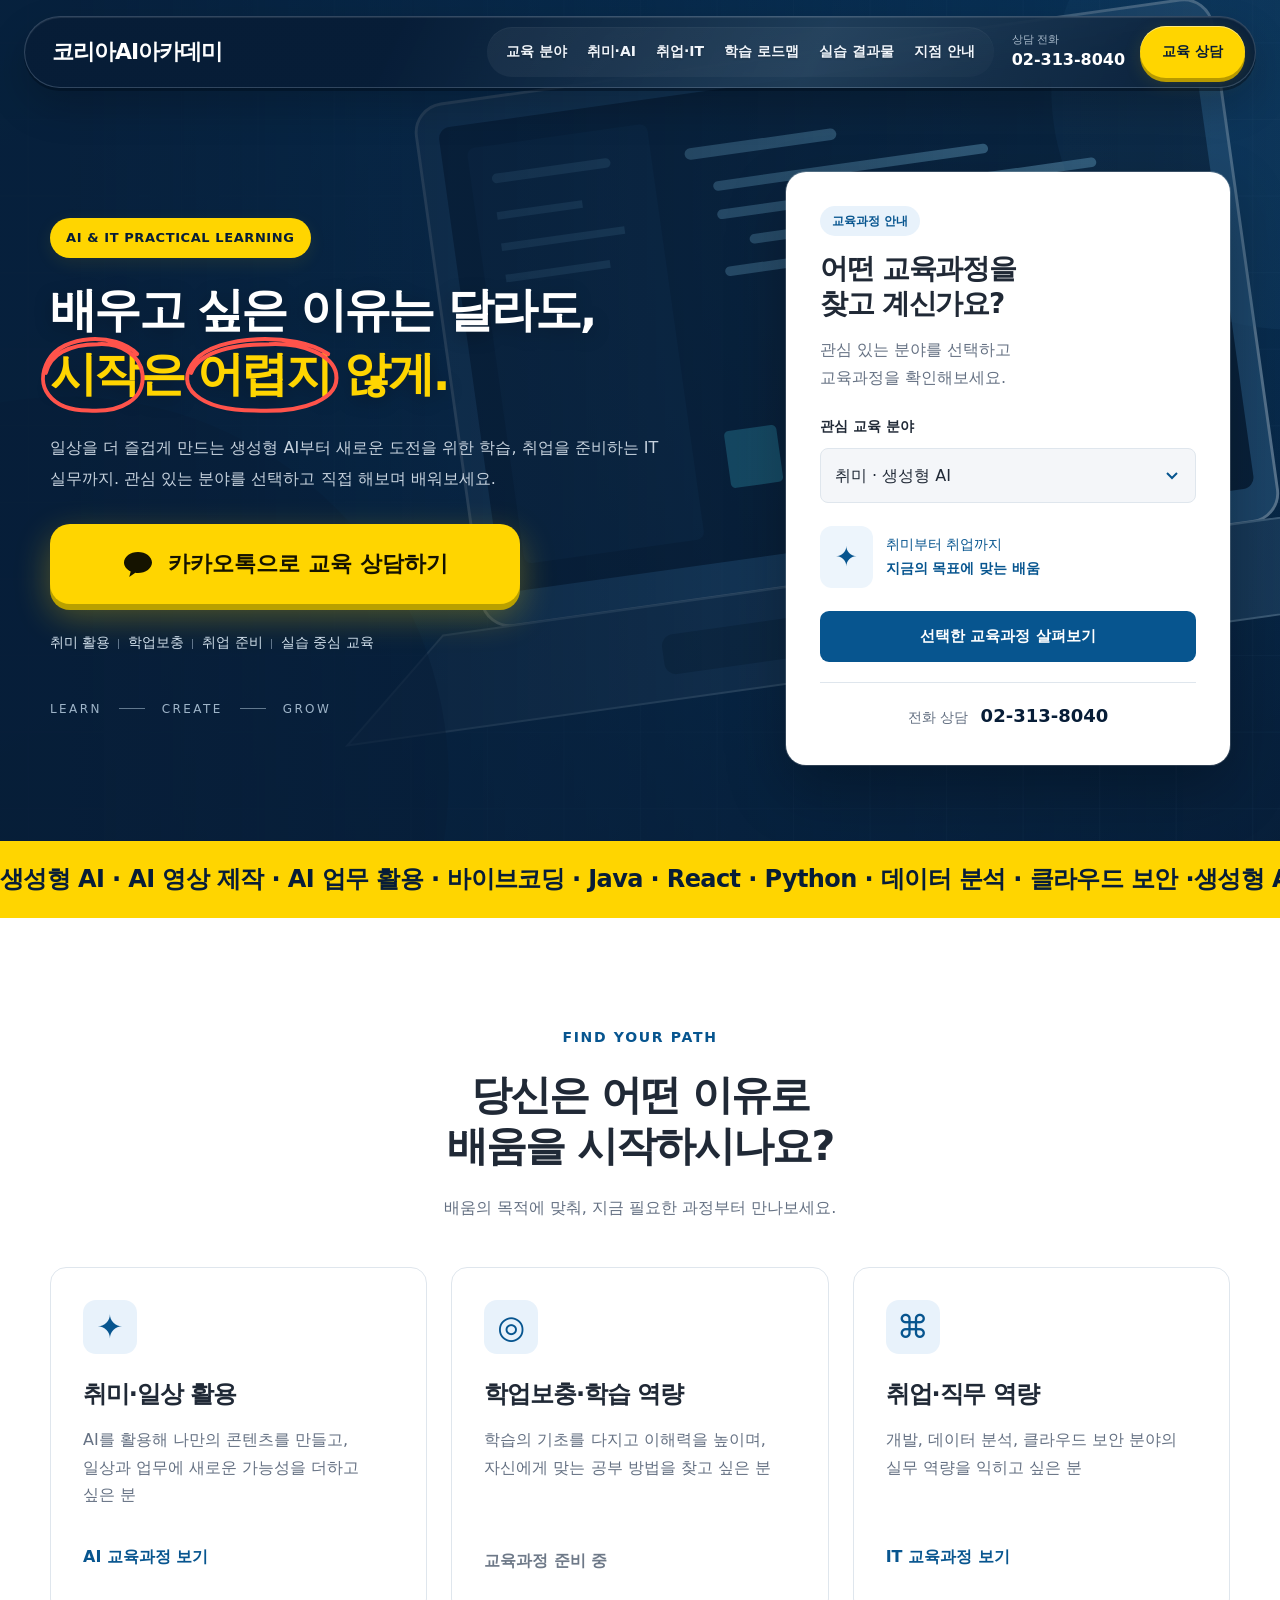
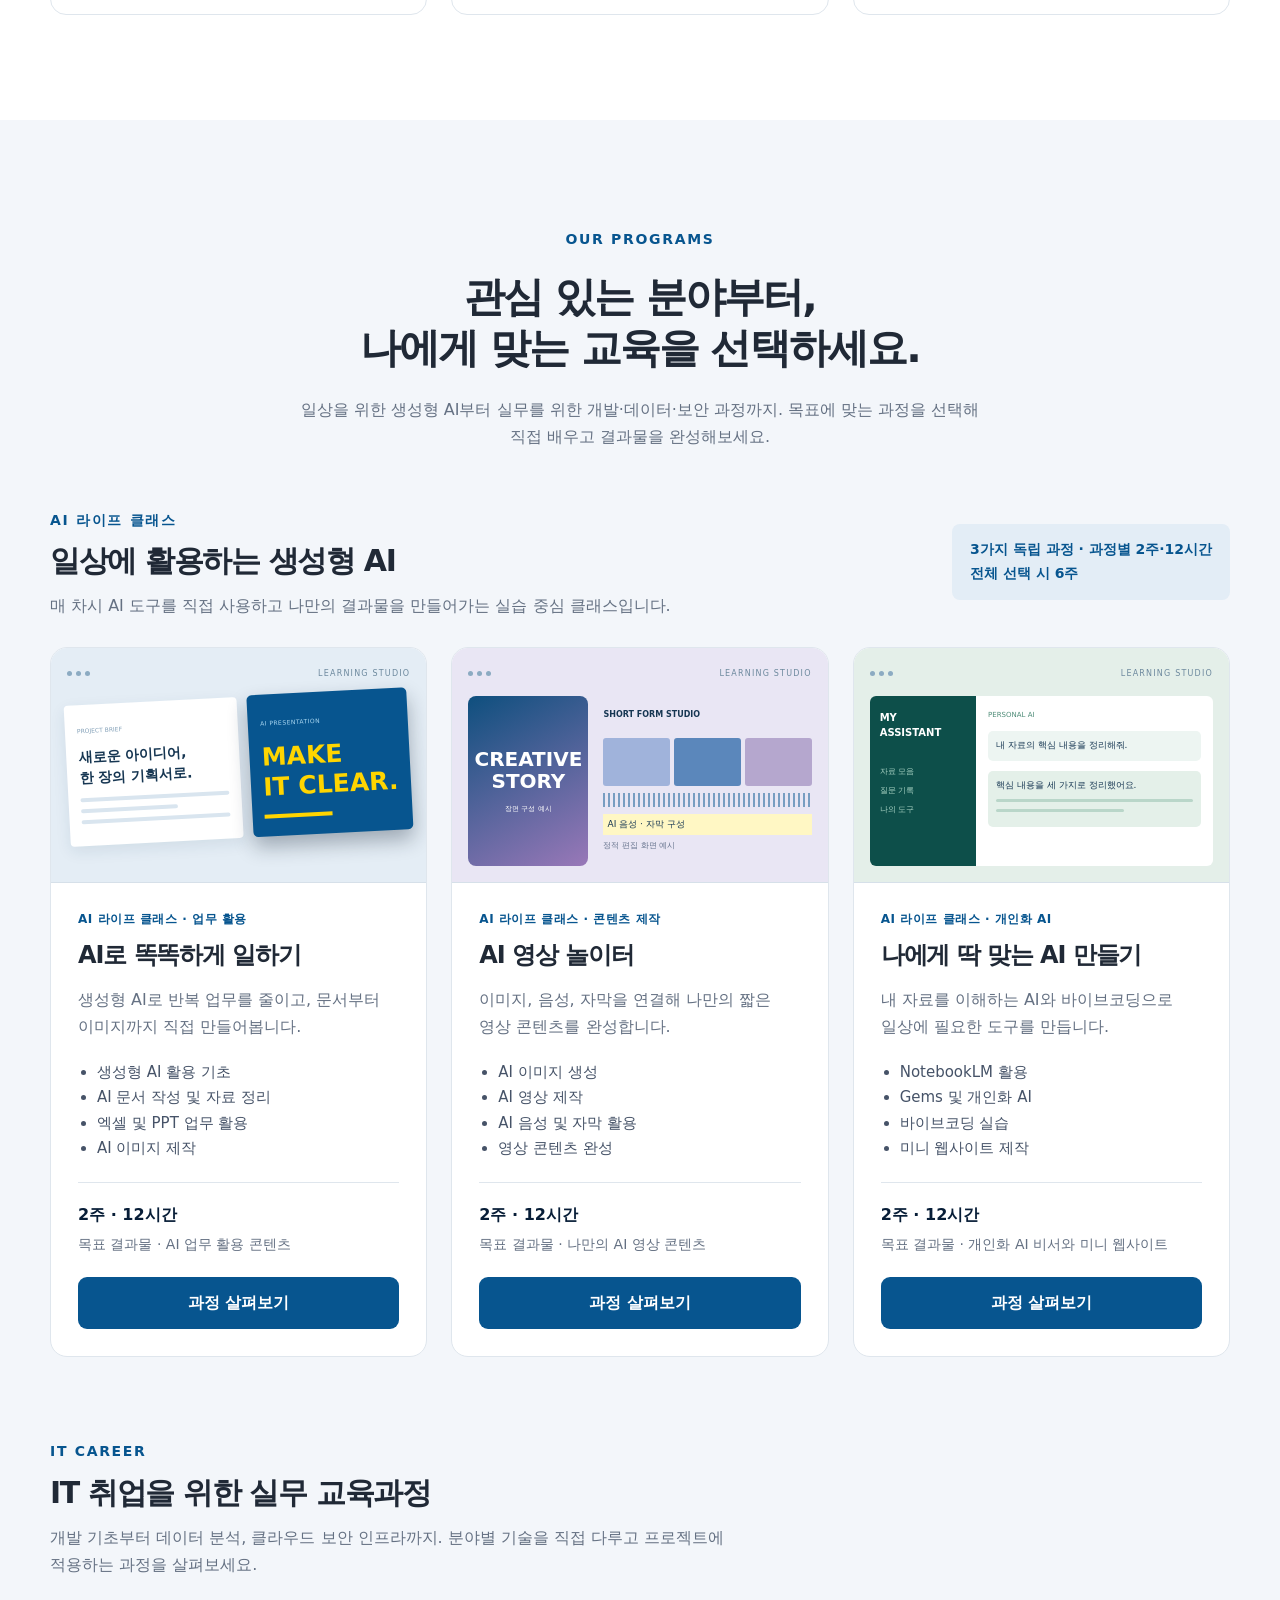
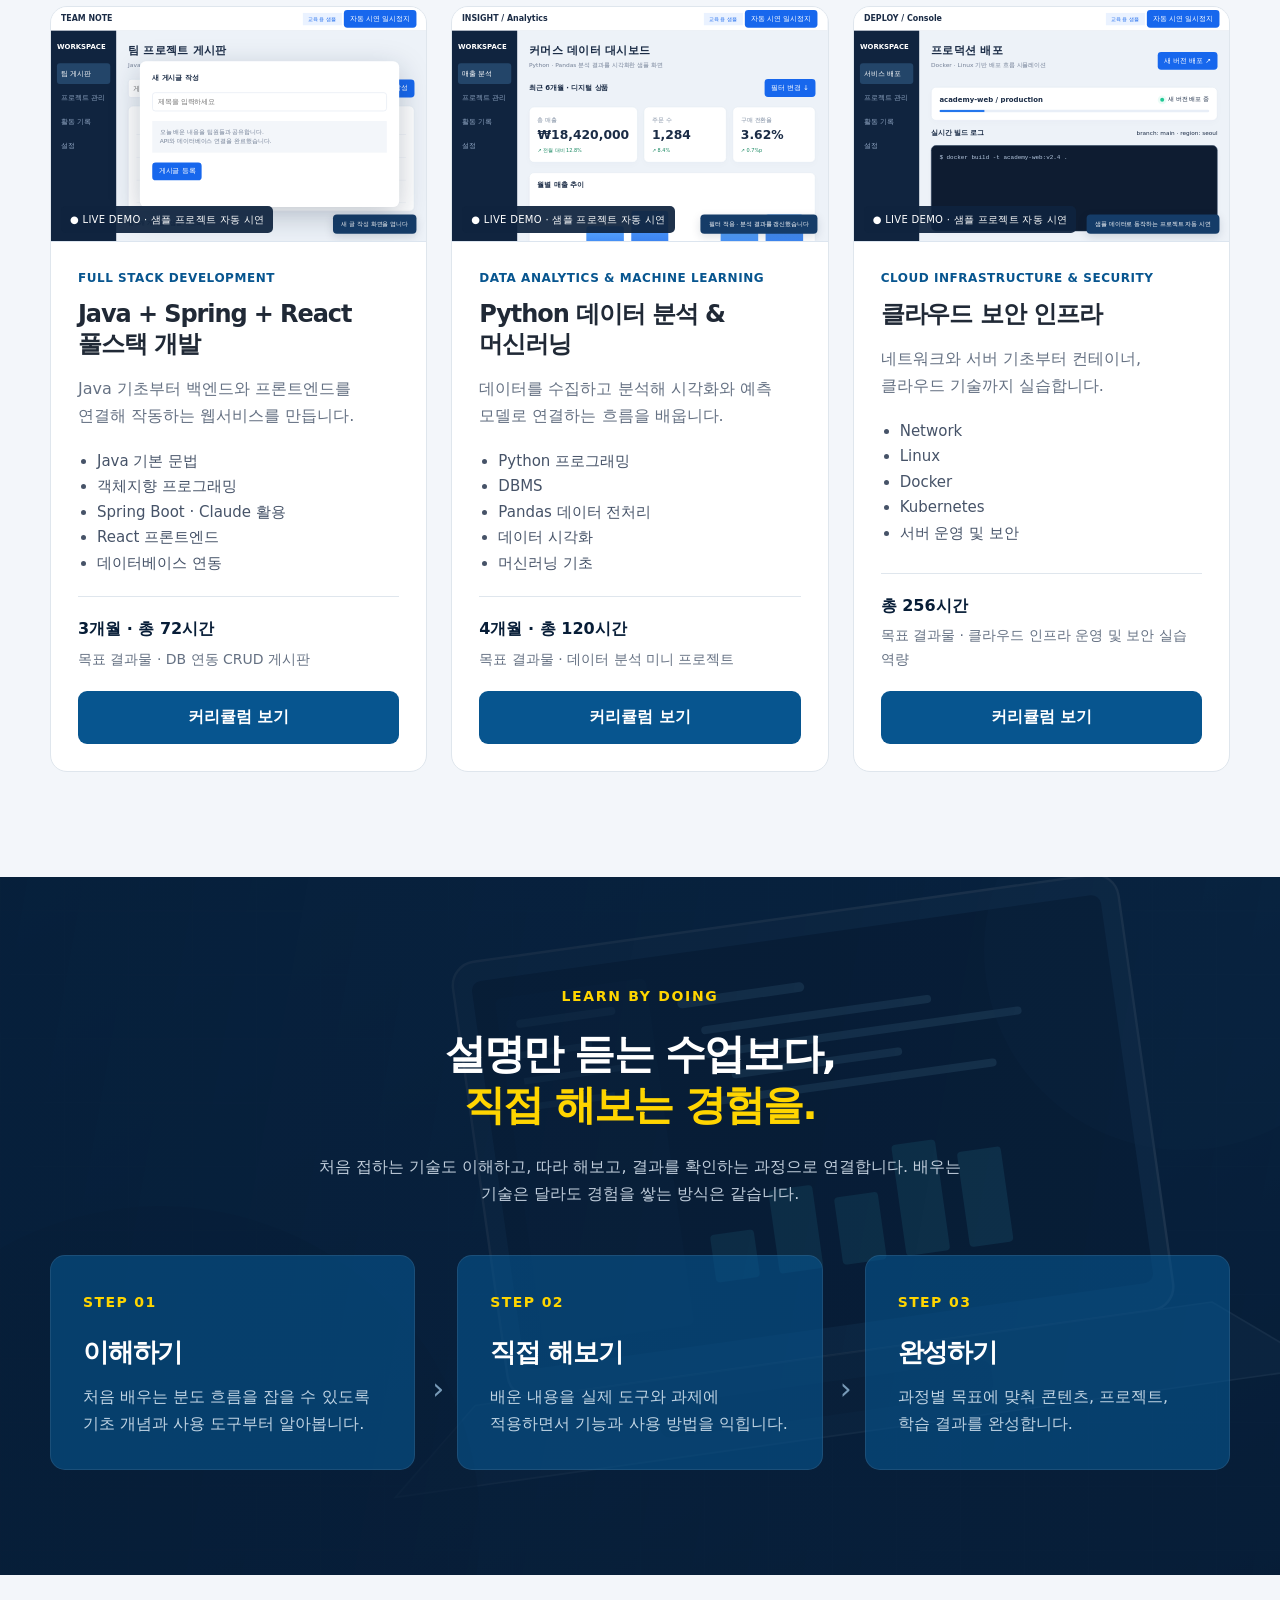
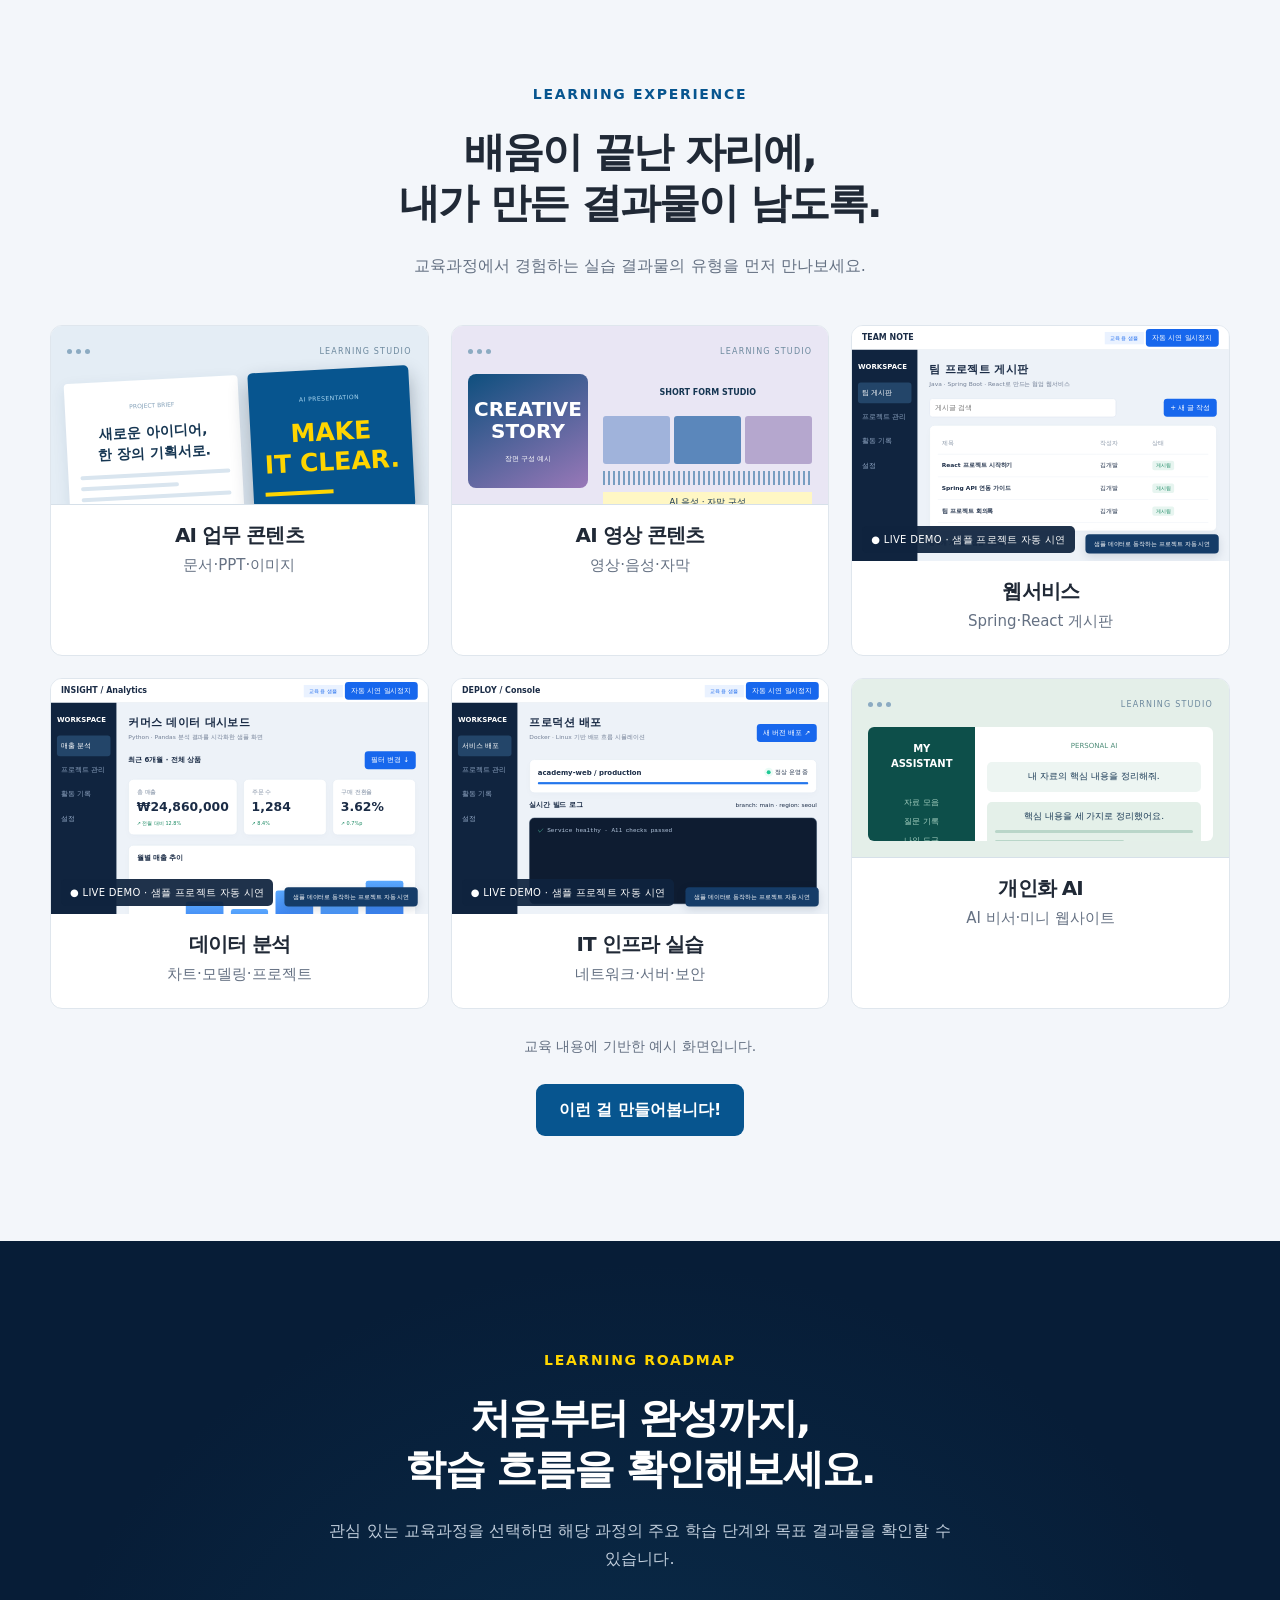
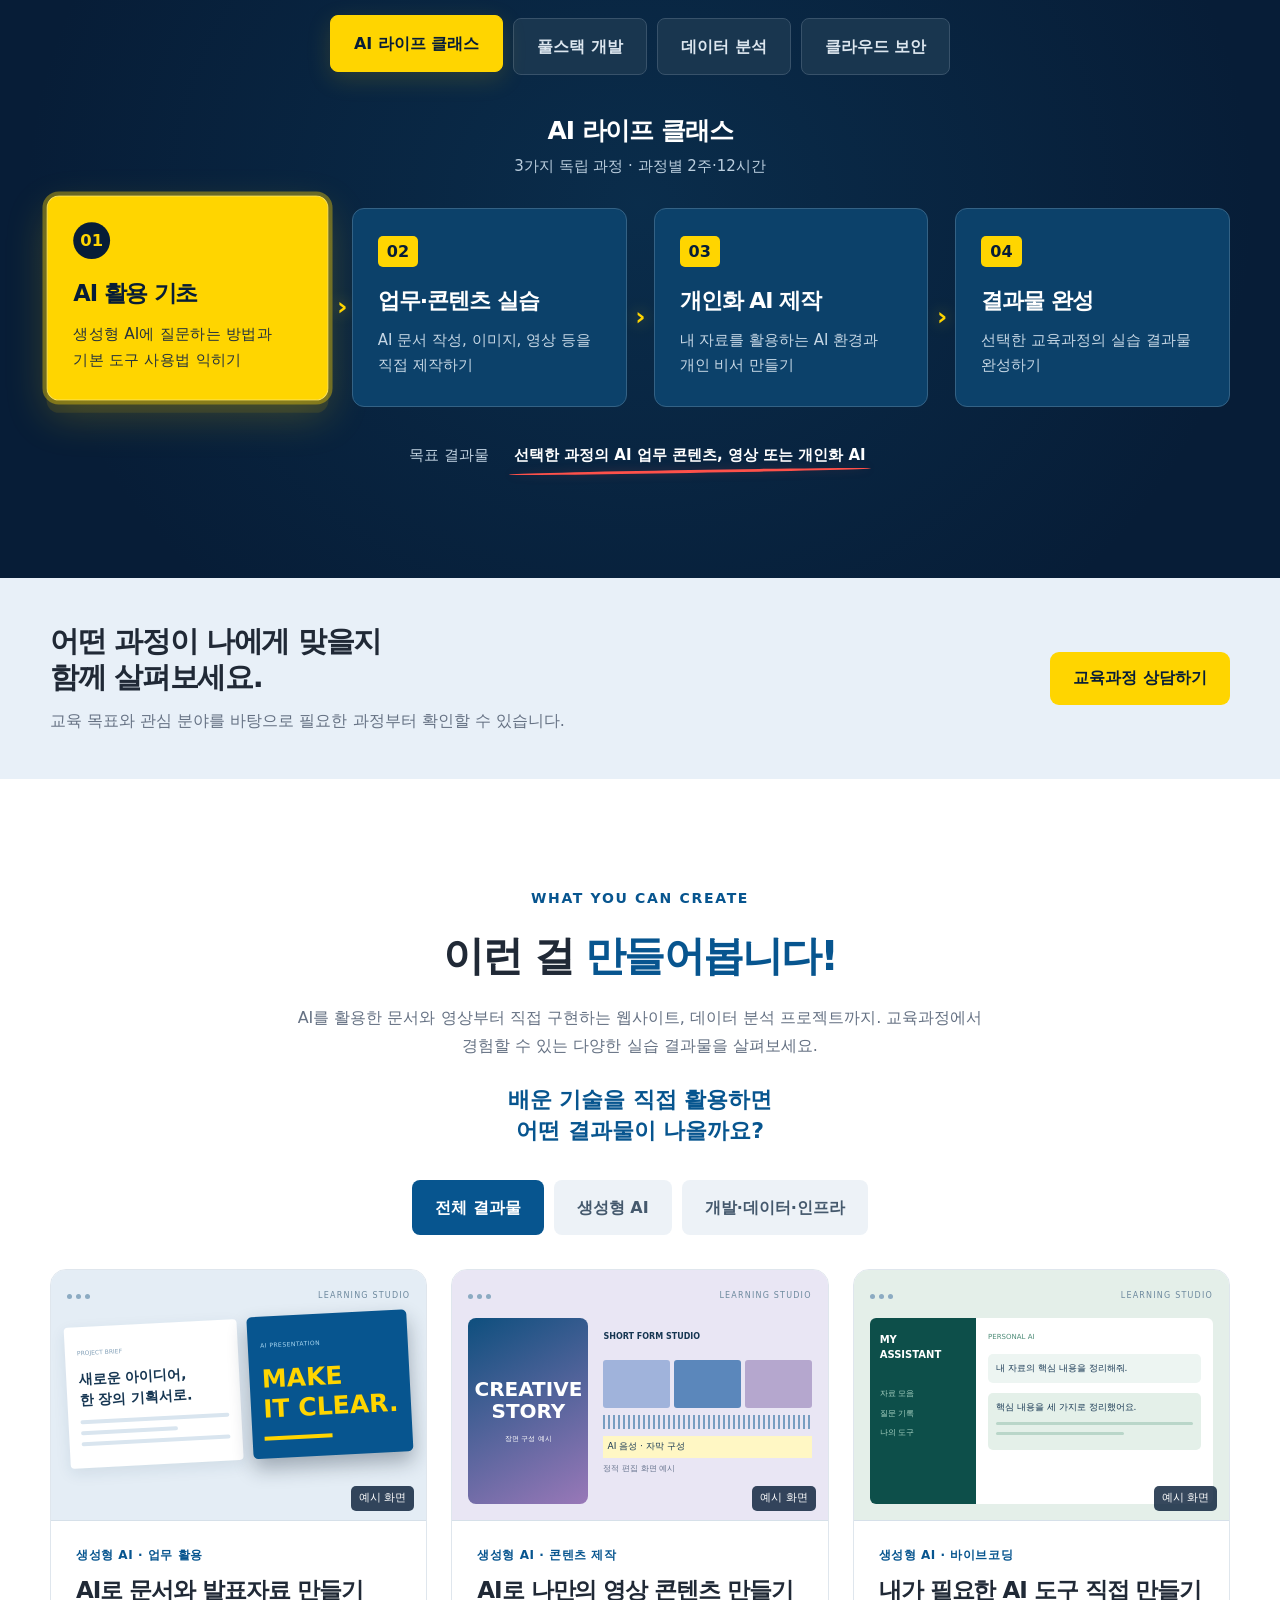
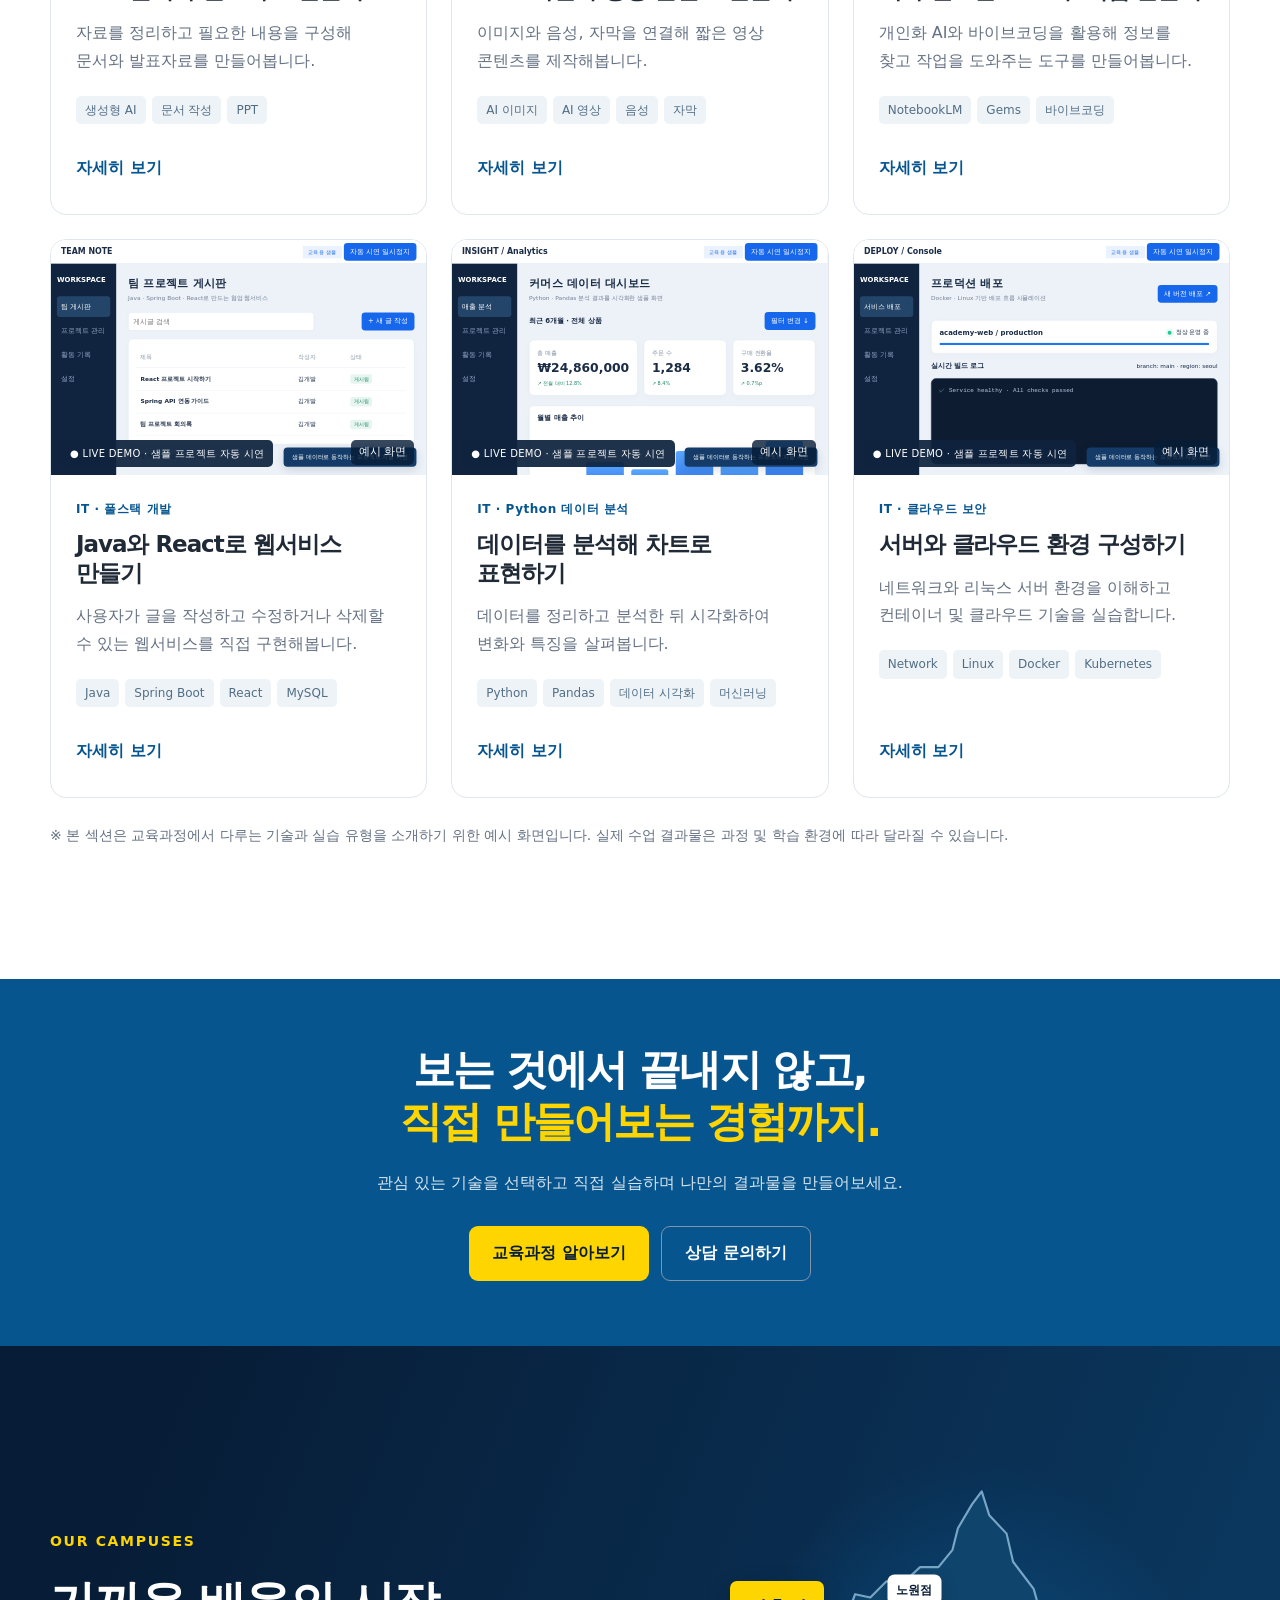
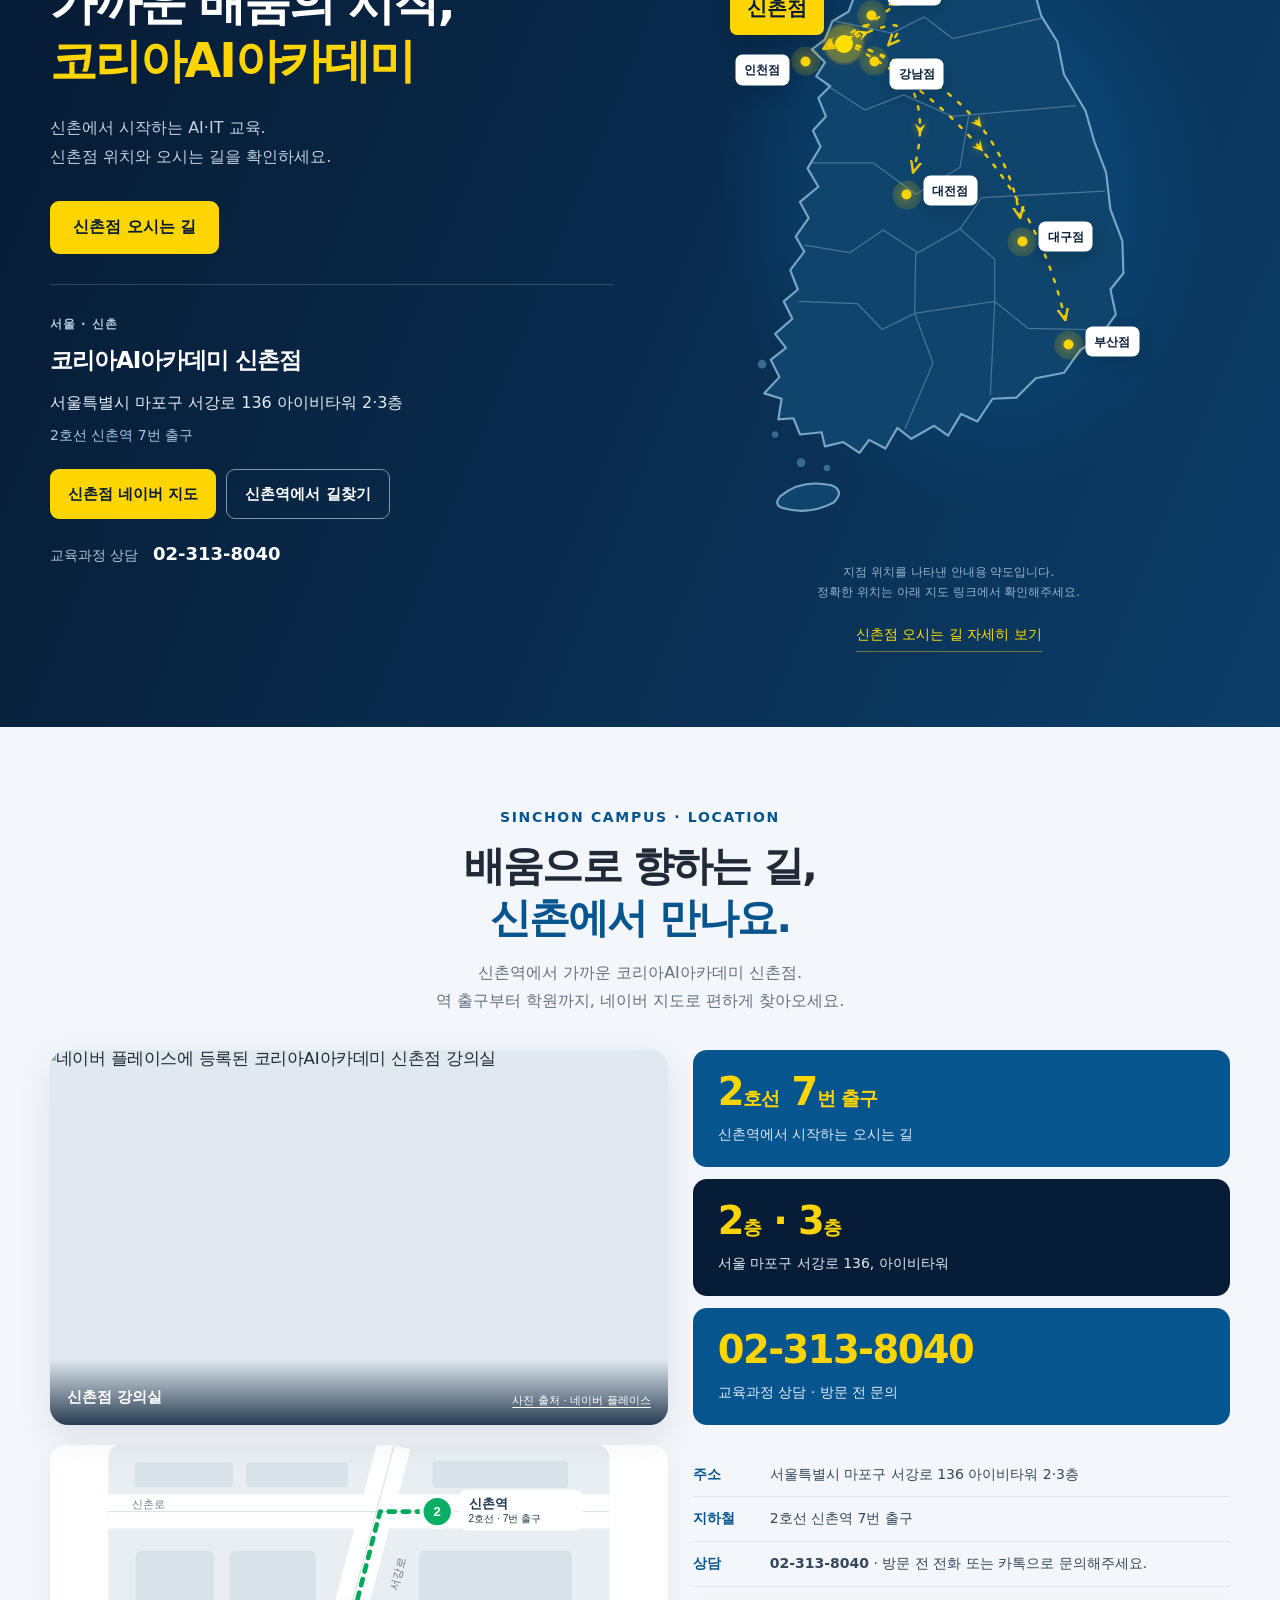
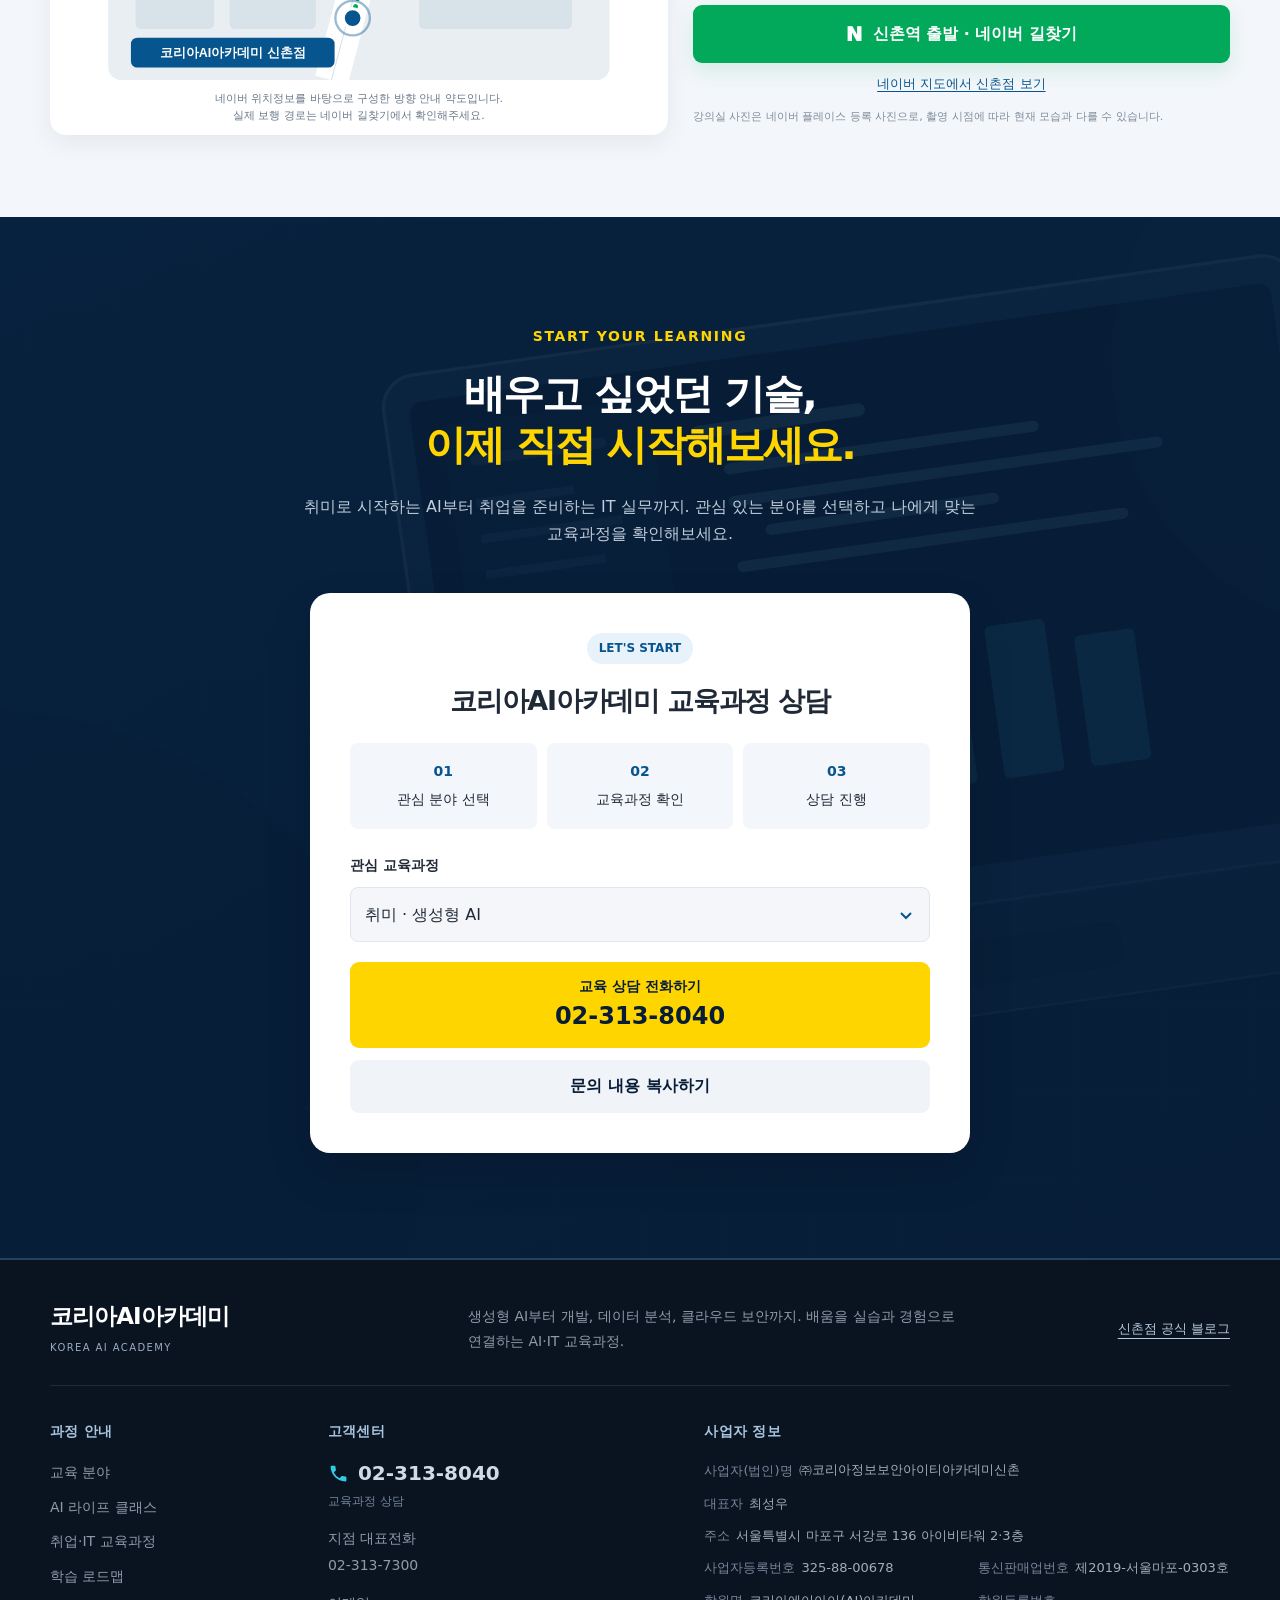
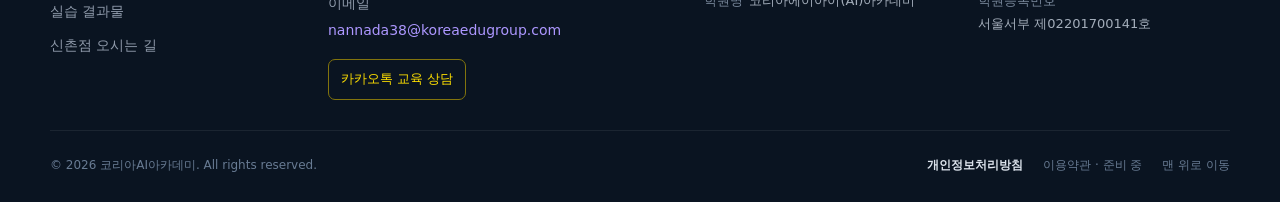
==== commit 1f604e2e: "Publish persistent mobile telephone and Kakao consultation buttons" ====
--- a/index.html
+++ b/index.html
@@ -1,2 +1,2 @@
 <!doctype html>
-<html lang="ko"><head><script>(()=>{'use strict';if('scrollRestoration' in history)history.scrollRestoration='manual';let userMoved=false;const reset=()=>{if(userMoved)return;if(location.hash)history.replaceState(history.state,'',location.pathname+location.search);window.scrollTo({top:0,left:0,behavior:'instant'});};const mark=()=>{userMoved=true};['touchstart','wheel','pointerdown','keydown'].forEach(type=>window.addEventListener(type,mark,{passive:true,capture:true}));reset();document.addEventListener('DOMContentLoaded',reset,{once:true});window.addEventListener('load',reset,{once:true});window.addEventListener('pageshow',event=>{if(event.persisted)userMoved=false;reset();requestAnimationFrame(reset);});})();</script><meta charset="utf-8"><meta name="viewport" content="width=device-width,initial-scale=1"><meta name="theme-color" content="#071D37"><meta name="description" content="코리아AI아카데미 AI·IT 교육과정. 생성형 AI, Java·React 개발, Python 데이터 분석, 클라우드 보안까지 실습으로 배웁니다."><meta property="og:title" content="코리아AI아카데미 | AI·IT 교육과정"><title>코리아AI아카데미 | AI·IT 교육과정</title><link rel="preconnect" href="https://cdn.jsdelivr.net"><link rel="stylesheet" href="https://cdn.jsdelivr.net/gh/orioncactus/pretendard@v1.3.9/dist/web/static/pretendard-dynamic-subset.min.css"><link rel="stylesheet" href="./css/style.css?v=20261122-footer-clean"><script defer src="./js/content.js?v=20261122-footer-clean"></script><script defer src="./js/main.js?v=20261122-footer-clean"></script></head><body><a class="skip" href="#main">본문 바로가기</a><div id="app"></div><footer class="academy-footer"><div class="wrap"><div class="footer-columns"><div class="footer-brand-column"><a class="footer-brand-lockup" href="#top"><span><b>코리아AI아카데미</b><small>KOREA AI ACADEMY</small></span></a><p>생성형 AI부터 개발, 데이터 분석, 클라우드 보안까지. 배움을 실습과 경험으로 연결하는 AI·IT 교육과정.</p><a class="footer-blog" href="https://blog.naver.com/sunsoo2002" target="_blank" rel="noopener noreferrer">신촌점 공식 블로그</a></div><div class="footer-course-column"><h3>과정 안내</h3><ul><li><a href="#paths">교육 분야</a></li><li><a href="#hobby">AI 라이프 클래스</a></li><li><a href="#career">취업·IT 교육과정</a></li><li><a href="#roadmap">학습 로드맵</a></li><li><a href="#outcomes">실습 결과물</a></li><li><a href="#sinchon-visit">신촌점 오시는 길</a></li></ul></div><div class="footer-customer-column"><h3>고객센터</h3><a class="footer-consult-phone" href="tel:023138040"><svg viewBox="0 0 24 24" aria-hidden="true"><path d="M6.6 10.8a15.4 15.4 0 0 0 6.6 6.6l2.2-2.2a1 1 0 0 1 1-.24c1.1.37 2.3.57 3.6.57a1 1 0 0 1 1 1V20a1 1 0 0 1-1 1C10.6 21 3 13.4 3 4a1 1 0 0 1 1-1h3.5a1 1 0 0 1 1 1c0 1.3.2 2.5.57 3.6a1 1 0 0 1-.24 1z"/></svg>02-313-8040</a><p class="footer-phone-caption">교육과정 상담</p><p>지점 대표전화<br><a href="tel:023137300">02-313-7300</a></p><p>이메일<br><a class="footer-email" href="mailto:nannada38@koreaedugroup.com">nannada38@koreaedugroup.com</a></p><a class="footer-kakao" href="https://open.kakao.com/o/sD28nP0h" target="_blank" rel="noopener noreferrer">카카오톡 교육 상담</a></div><div class="footer-business-column"><h3>사업자 정보</h3><dl><div><dt>사업자(법인)명</dt><dd>㈜코리아정보보안아이티아카데미신촌</dd></div><div><dt>대표자</dt><dd>최성우</dd></div><div><dt>주소</dt><dd>서울특별시 마포구 서강로 136 아이비타워 2·3층</dd></div><div><dt>사업자등록번호</dt><dd>325-88-00678</dd></div><div><dt>통신판매업번호</dt><dd>제2019-서울마포-0303호</dd></div><div><dt>학원명</dt><dd>코리아에이아이(AI)아카데미</dd></div><div><dt>학원등록번호</dt><dd>서울서부 제02201700141호</dd></div></dl></div></div><div class="footer-legal"><p>© 2026 코리아AI아카데미. All rights reserved.</p><div><a href="https://sinchon.koreaisacademy.com/2025/customer/privacy.asp" target="_blank" rel="noopener noreferrer">개인정보처리방침</a><span>이용약관 · 준비 중</span><a href="#top">맨 위로 이동</a></div></div></div></footer><noscript>교육과정 안내를 확인하려면 JavaScript를 켜주세요. 교육 상담: <a href="tel:023138040">02-313-8040</a></noscript><dialog id="detail" aria-labelledby="dialog-title"><button class="close" aria-label="상세창 닫기" autofocus>×</button><div id="dialog-body"></div></dialog></body></html>+<html lang="ko"><head><script>(()=>{'use strict';if('scrollRestoration' in history)history.scrollRestoration='manual';let userMoved=false;const reset=()=>{if(userMoved)return;if(location.hash)history.replaceState(history.state,'',location.pathname+location.search);window.scrollTo({top:0,left:0,behavior:'instant'});};const mark=()=>{userMoved=true};['touchstart','wheel','pointerdown','keydown'].forEach(type=>window.addEventListener(type,mark,{passive:true,capture:true}));reset();document.addEventListener('DOMContentLoaded',reset,{once:true});window.addEventListener('load',reset,{once:true});window.addEventListener('pageshow',event=>{if(event.persisted)userMoved=false;reset();requestAnimationFrame(reset);});})();</script><meta charset="utf-8"><meta name="viewport" content="width=device-width,initial-scale=1,viewport-fit=cover"><meta name="theme-color" content="#071D37"><meta name="description" content="코리아AI아카데미 AI·IT 교육과정. 생성형 AI, Java·React 개발, Python 데이터 분석, 클라우드 보안까지 실습으로 배웁니다."><meta property="og:title" content="코리아AI아카데미 | AI·IT 교육과정"><title>코리아AI아카데미 | AI·IT 교육과정</title><link rel="preconnect" href="https://cdn.jsdelivr.net"><link rel="stylesheet" href="https://cdn.jsdelivr.net/gh/orioncactus/pretendard@v1.3.9/dist/web/static/pretendard-dynamic-subset.min.css"><link rel="stylesheet" href="./css/style.css?v=20261122-mobile-consult"><script defer src="./js/content.js?v=20261122-mobile-consult"></script><script defer src="./js/main.js?v=20261122-mobile-consult"></script></head><body><a class="skip" href="#main">본문 바로가기</a><div id="app"></div><footer class="academy-footer"><div class="wrap"><div class="footer-columns"><div class="footer-brand-column"><a class="footer-brand-lockup" href="#top"><span><b>코리아AI아카데미</b><small>KOREA AI ACADEMY</small></span></a><p>생성형 AI부터 개발, 데이터 분석, 클라우드 보안까지. 배움을 실습과 경험으로 연결하는 AI·IT 교육과정.</p><a class="footer-blog" href="https://blog.naver.com/sunsoo2002" target="_blank" rel="noopener noreferrer">신촌점 공식 블로그</a></div><div class="footer-course-column"><h3>과정 안내</h3><ul><li><a href="#paths">교육 분야</a></li><li><a href="#hobby">AI 라이프 클래스</a></li><li><a href="#career">취업·IT 교육과정</a></li><li><a href="#roadmap">학습 로드맵</a></li><li><a href="#outcomes">실습 결과물</a></li><li><a href="#sinchon-visit">신촌점 오시는 길</a></li></ul></div><div class="footer-customer-column"><h3>고객센터</h3><a class="footer-consult-phone" href="tel:023138040"><svg viewBox="0 0 24 24" aria-hidden="true"><path d="M6.6 10.8a15.4 15.4 0 0 0 6.6 6.6l2.2-2.2a1 1 0 0 1 1-.24c1.1.37 2.3.57 3.6.57a1 1 0 0 1 1 1V20a1 1 0 0 1-1 1C10.6 21 3 13.4 3 4a1 1 0 0 1 1-1h3.5a1 1 0 0 1 1 1c0 1.3.2 2.5.57 3.6a1 1 0 0 1-.24 1z"/></svg>02-313-8040</a><p class="footer-phone-caption">교육과정 상담</p><p>지점 대표전화<br><a href="tel:023137300">02-313-7300</a></p><p>이메일<br><a class="footer-email" href="mailto:nannada38@koreaedugroup.com">nannada38@koreaedugroup.com</a></p><a class="footer-kakao" href="https://open.kakao.com/o/sD28nP0h" target="_blank" rel="noopener noreferrer">카카오톡 교육 상담</a></div><div class="footer-business-column"><h3>사업자 정보</h3><dl><div><dt>사업자(법인)명</dt><dd>㈜코리아정보보안아이티아카데미신촌</dd></div><div><dt>대표자</dt><dd>최성우</dd></div><div><dt>주소</dt><dd>서울특별시 마포구 서강로 136 아이비타워 2·3층</dd></div><div><dt>사업자등록번호</dt><dd>325-88-00678</dd></div><div><dt>통신판매업번호</dt><dd>제2019-서울마포-0303호</dd></div><div><dt>학원명</dt><dd>코리아에이아이(AI)아카데미</dd></div><div><dt>학원등록번호</dt><dd>서울서부 제02201700141호</dd></div></dl></div></div><div class="footer-legal"><p>© 2026 코리아AI아카데미. All rights reserved.</p><div><a href="https://sinchon.koreaisacademy.com/2025/customer/privacy.asp" target="_blank" rel="noopener noreferrer">개인정보처리방침</a><span>이용약관 · 준비 중</span><a href="#top">맨 위로 이동</a></div></div></div></footer><noscript>교육과정 안내를 확인하려면 JavaScript를 켜주세요. 교육 상담: <a href="tel:023138040">02-313-8040</a></noscript><nav class="mobile-consult-bar" aria-label="모바일 빠른 상담"><a class="mobile-call" href="tel:023138040" aria-label="대표전화 02-313-8040 전화 걸기"><svg viewBox="0 0 24 24" aria-hidden="true"><path d="M6.6 10.8a15.4 15.4 0 0 0 6.6 6.6l2.2-2.2a1 1 0 0 1 1-.24c1.1.37 2.3.57 3.6.57a1 1 0 0 1 1 1V20a1 1 0 0 1-1 1C10.6 21 3 13.4 3 4a1 1 0 0 1 1-1h3.5a1 1 0 0 1 1 1c0 1.3.2 2.5.57 3.6a1 1 0 0 1-.24 1z"/></svg><span>대표전화</span></a><a class="mobile-kakao" href="https://open.kakao.com/o/sD28nP0h" target="_blank" rel="noopener noreferrer" aria-label="카카오톡 교육 상담 새 창"><svg viewBox="0 0 32 32" aria-hidden="true"><path d="M16 4C8.3 4 2 8.7 2 14.5c0 3.8 2.7 7.2 6.7 9L7.2 29l6.1-4.2c.9.1 1.8.2 2.7.2 7.7 0 14-4.7 14-10.5S23.7 4 16 4Z"/></svg><span>카톡 교육 상담</span></a></nav><dialog id="detail" aria-labelledby="dialog-title"><button class="close" aria-label="상세창 닫기" autofocus>×</button><div id="dialog-body"></div></dialog></body></html>
--- a/css/style.css
+++ b/css/style.css
@@ -269,3 +269,20 @@
 .footer-legal{margin-top:30px}
 @media(max-width:1050px){.footer-columns{grid-template-columns:1fr 1.35fr;gap:30px}.footer-brand-column{grid-template-columns:1fr 1.3fr;gap:20px}.footer-brand-column .footer-blog{grid-column:1/-1}.footer-business-column{grid-column:1/-1}.footer-business-column dl{grid-template-columns:1fr 1fr}}
 @media(max-width:600px){.academy-footer{padding-top:32px}.footer-columns{grid-template-columns:1fr;gap:27px}.footer-brand-column{grid-template-columns:1fr;gap:15px;padding-bottom:24px}.footer-brand-column .footer-blog{grid-column:auto}.footer-business-column{grid-column:auto}.footer-business-column dl{grid-template-columns:1fr}.footer-business-column dl>div{grid-column:auto!important}.footer-brand-lockup b{font-size:22px}.footer-columns h3{margin-bottom:13px}}
+
+/* Phone and Kakao actions stay within thumb reach on mobile. */
+.mobile-consult-bar{display:none}
+@media(max-width:850px){
+body{padding-bottom:calc(94px + env(safe-area-inset-bottom,0px))}
+html{scroll-padding-bottom:calc(104px + env(safe-area-inset-bottom,0px))}
+.quick-contact{display:none!important}
+.mobile-consult-bar{position:fixed;z-index:60;bottom:calc(10px + env(safe-area-inset-bottom,0px));left:10px;right:10px;display:grid;grid-template-columns:.85fr 1.35fr;gap:6px;padding:6px;border-radius:24px;background:#103953;box-shadow:0 6px 24px #071d3738,inset 0 1px 0 #ffffff25}
+.mobile-consult-bar a{display:flex;align-items:center;justify-content:center;gap:7px;min-height:58px;padding:10px 8px;border-radius:18px;text-decoration:none;font-size:clamp(14px,3.8vw,18px);font-weight:850;line-height:1.3;white-space:nowrap;transition:transform .15s,filter .15s}
+.mobile-consult-bar a:active{transform:scale(.97);filter:brightness(.94)}
+.mobile-consult-bar a:focus-visible{outline:3px solid #58c9ff;outline-offset:3px}
+.mobile-consult-bar svg{width:23px;height:23px;flex:none;fill:currentColor}
+.mobile-call{background:#fff;color:#07558f}
+.mobile-kakao{background:#ffe000;color:#111}
+}
+@media(max-width:360px){.mobile-consult-bar{left:6px;right:6px}.mobile-consult-bar a{min-height:54px;font-size:14px;gap:4px}.mobile-consult-bar svg{width:20px;height:20px}}
+@media(prefers-reduced-motion:reduce){.mobile-consult-bar a{transition:none}}
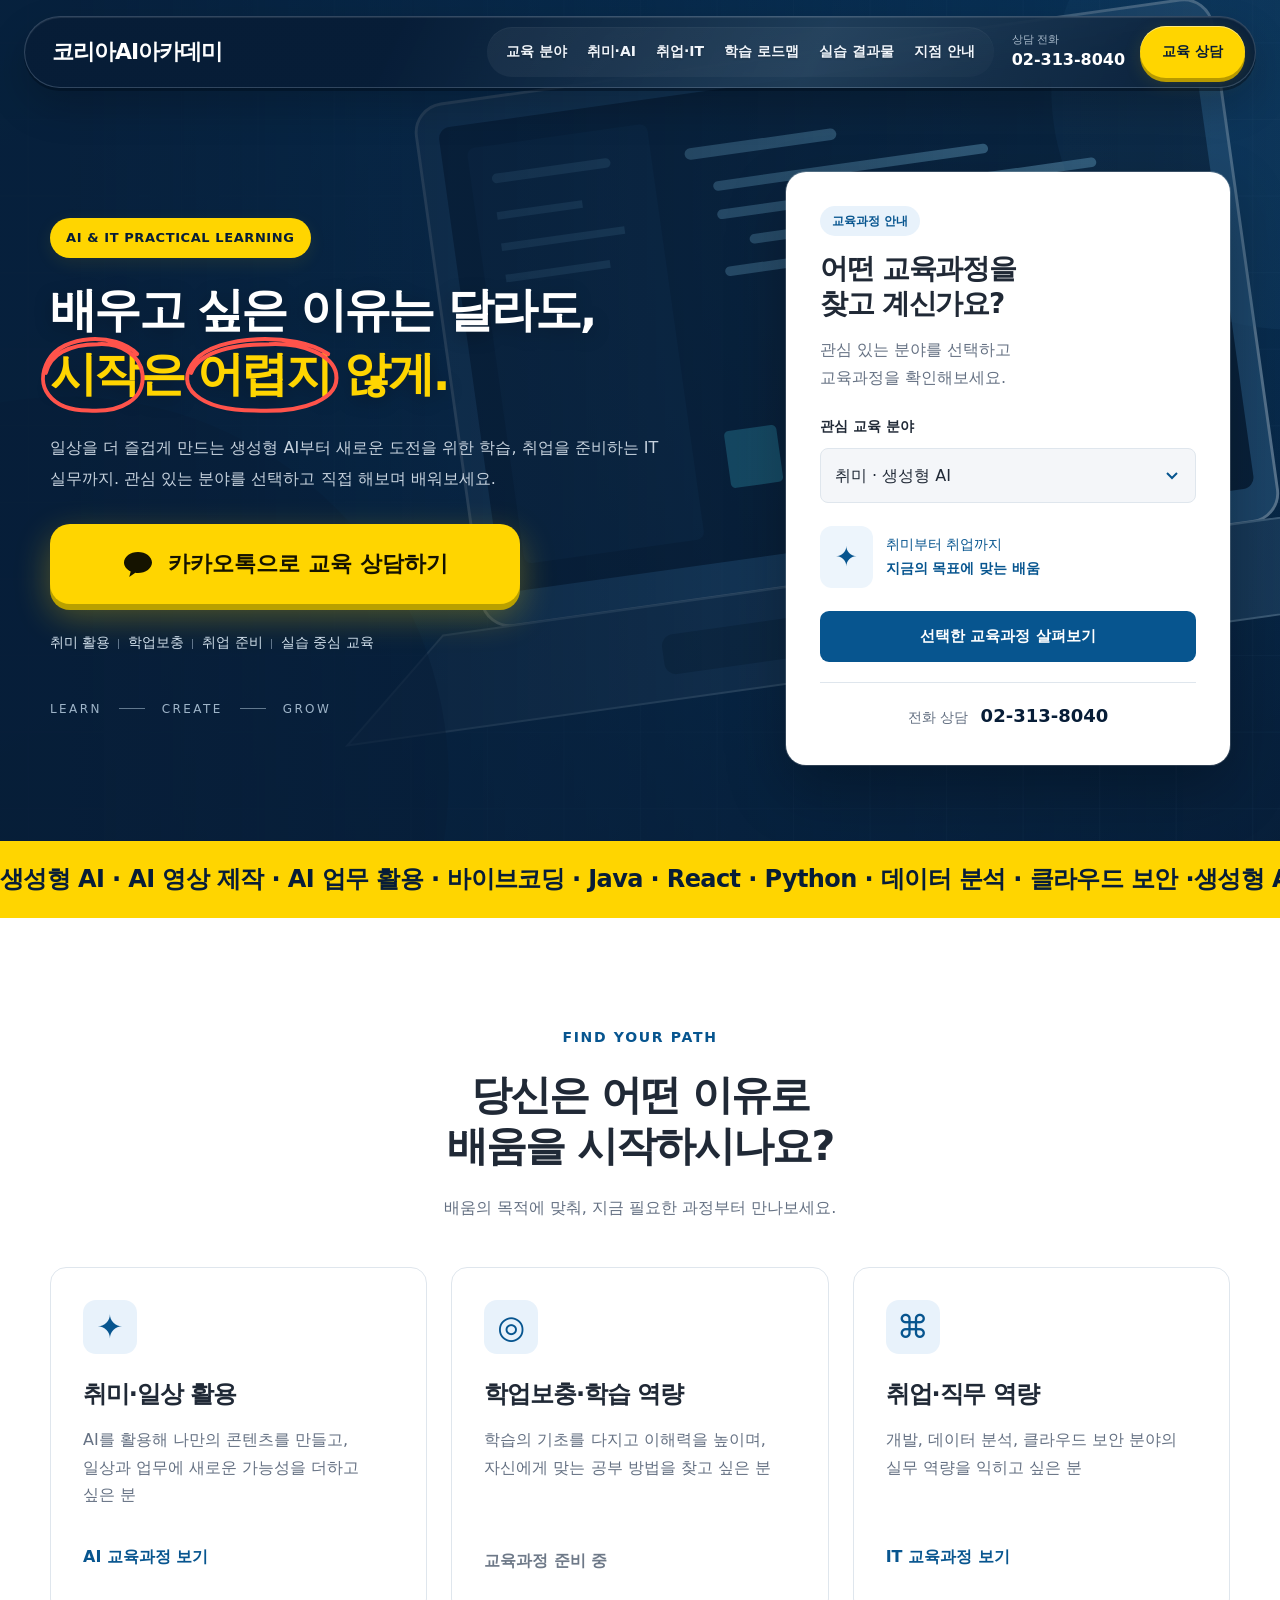
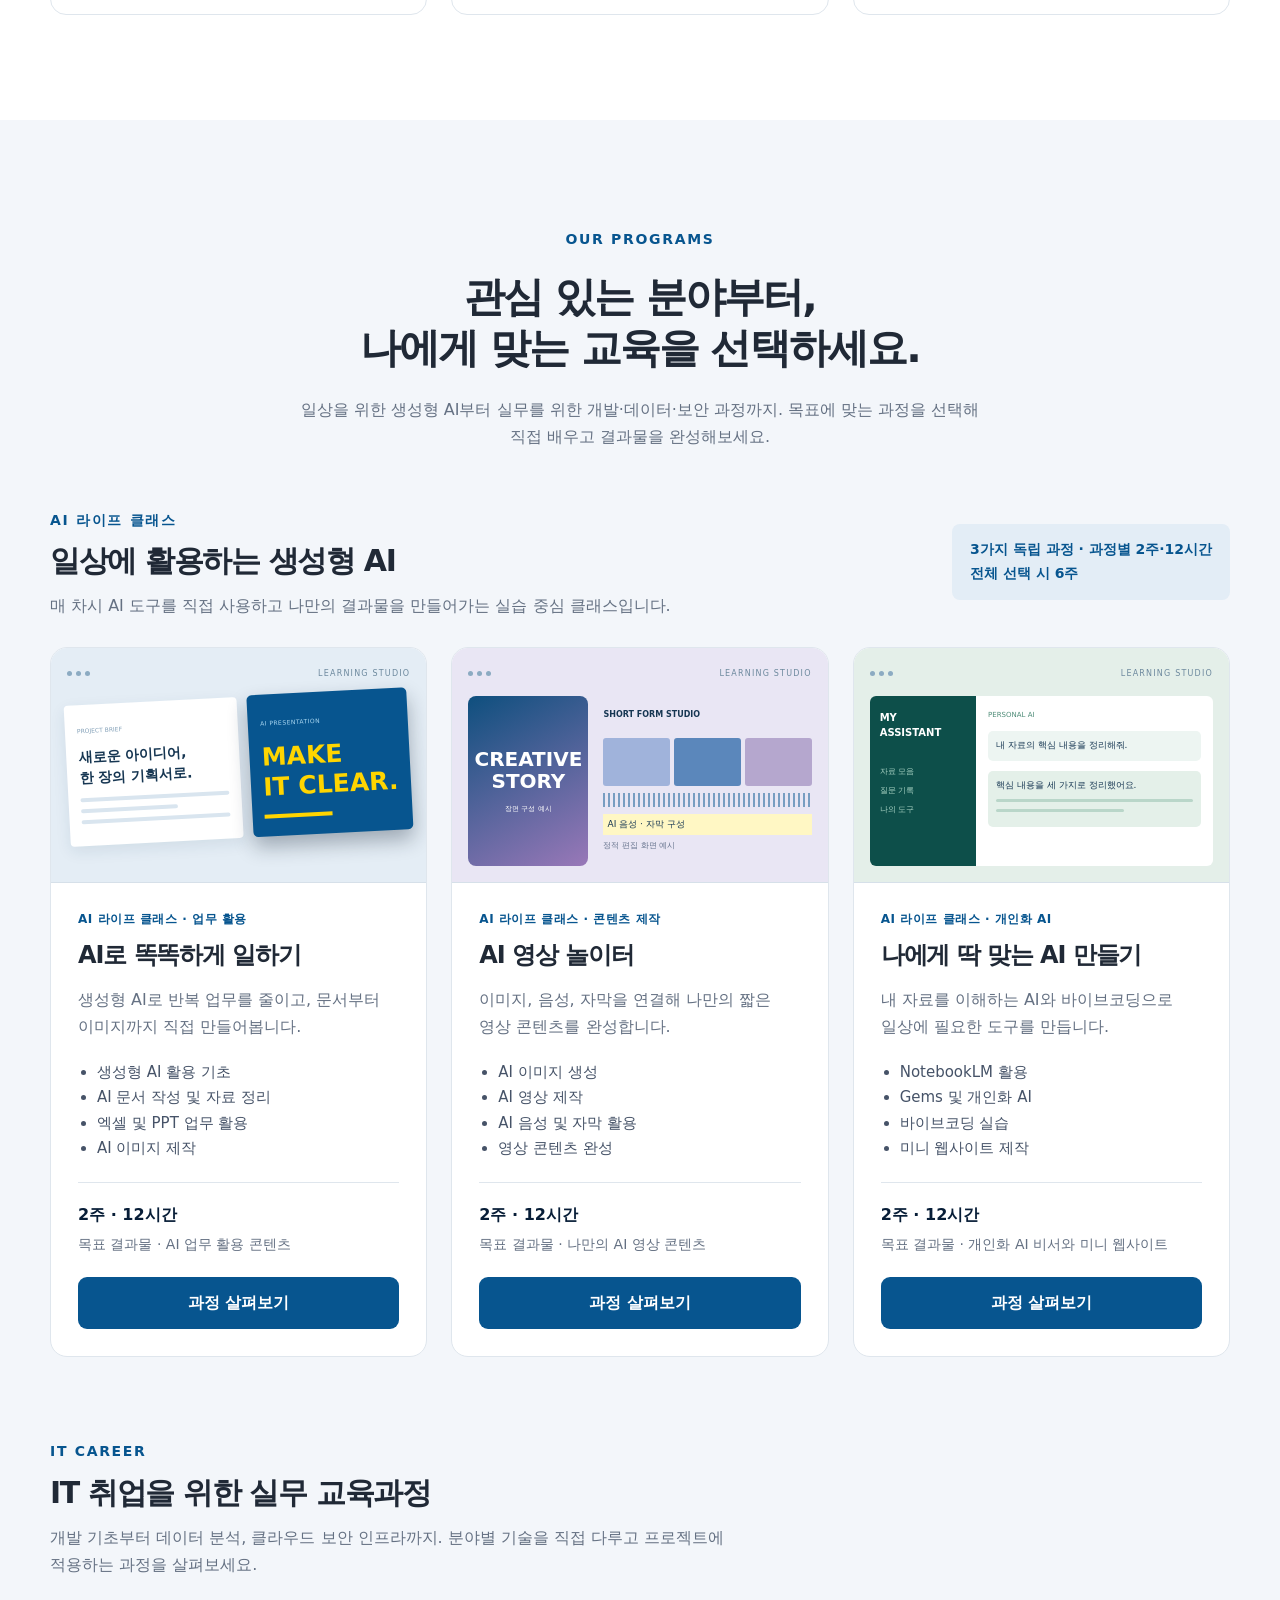
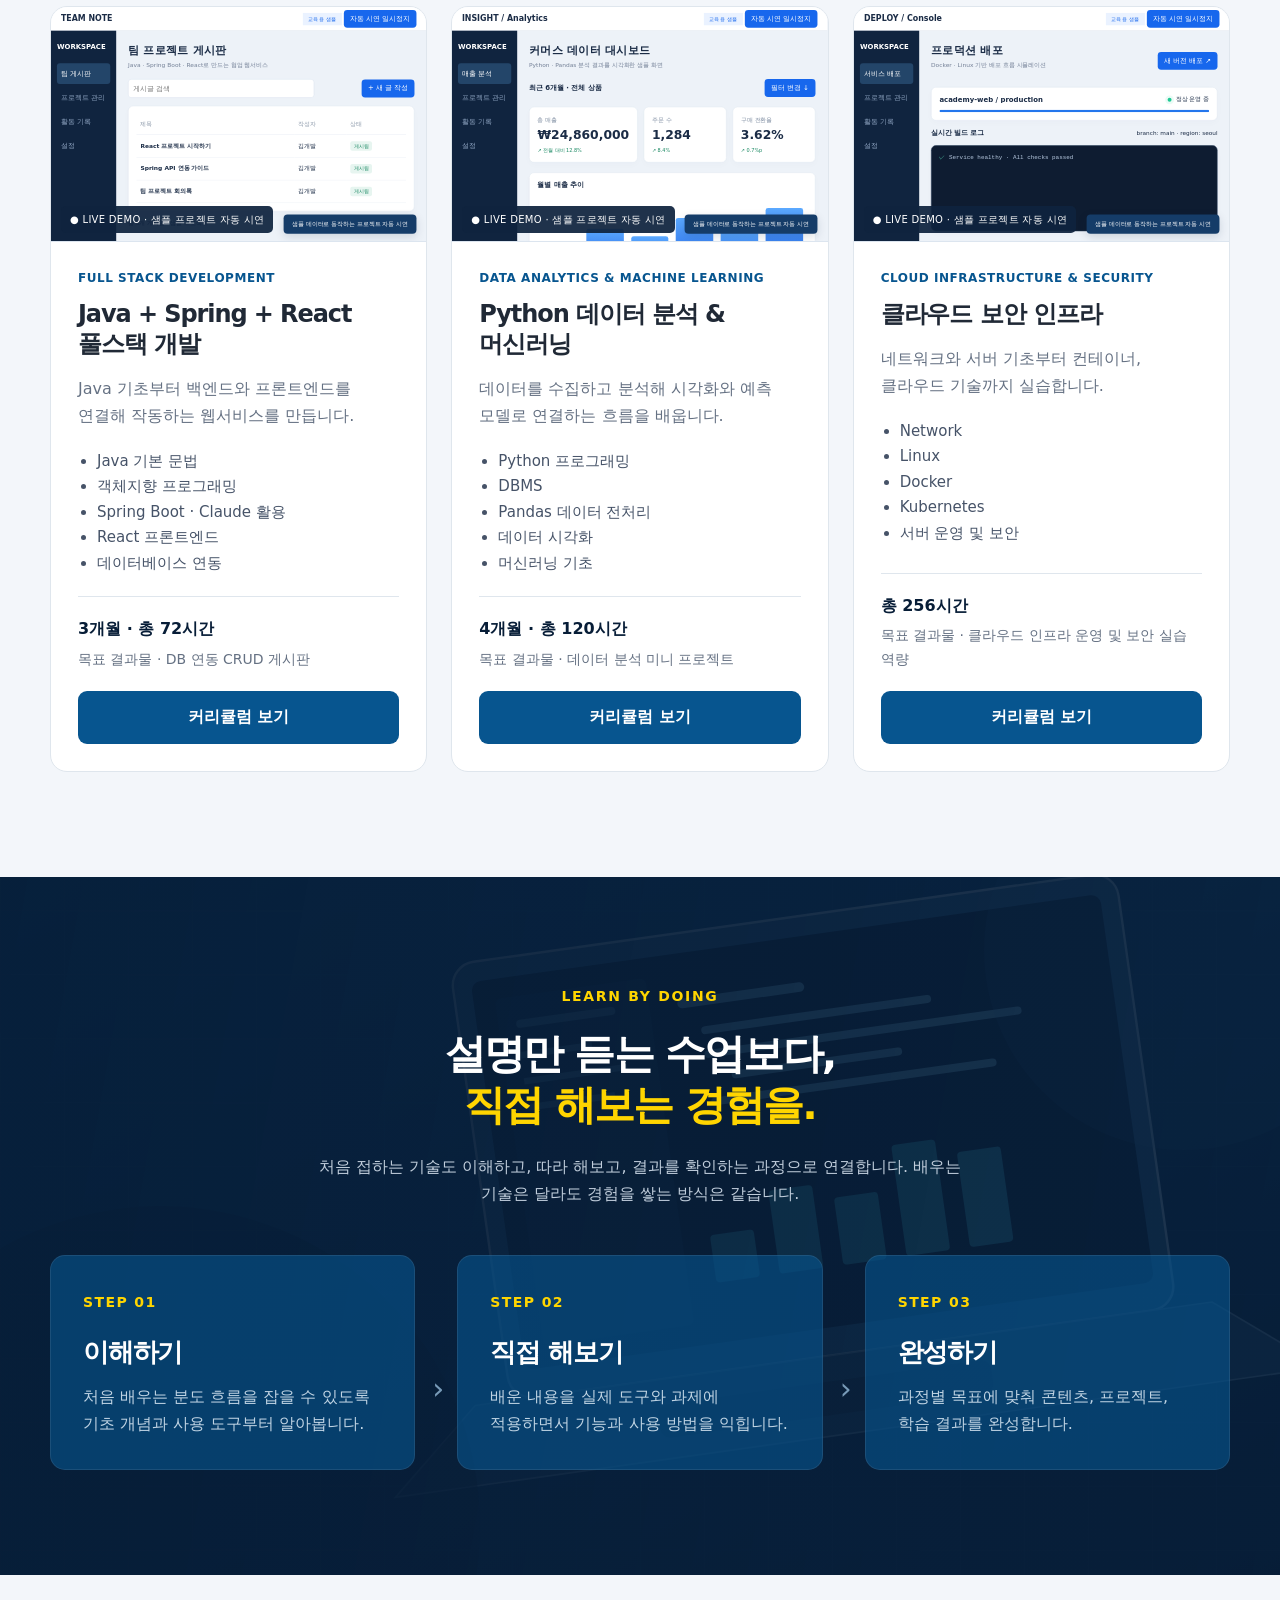
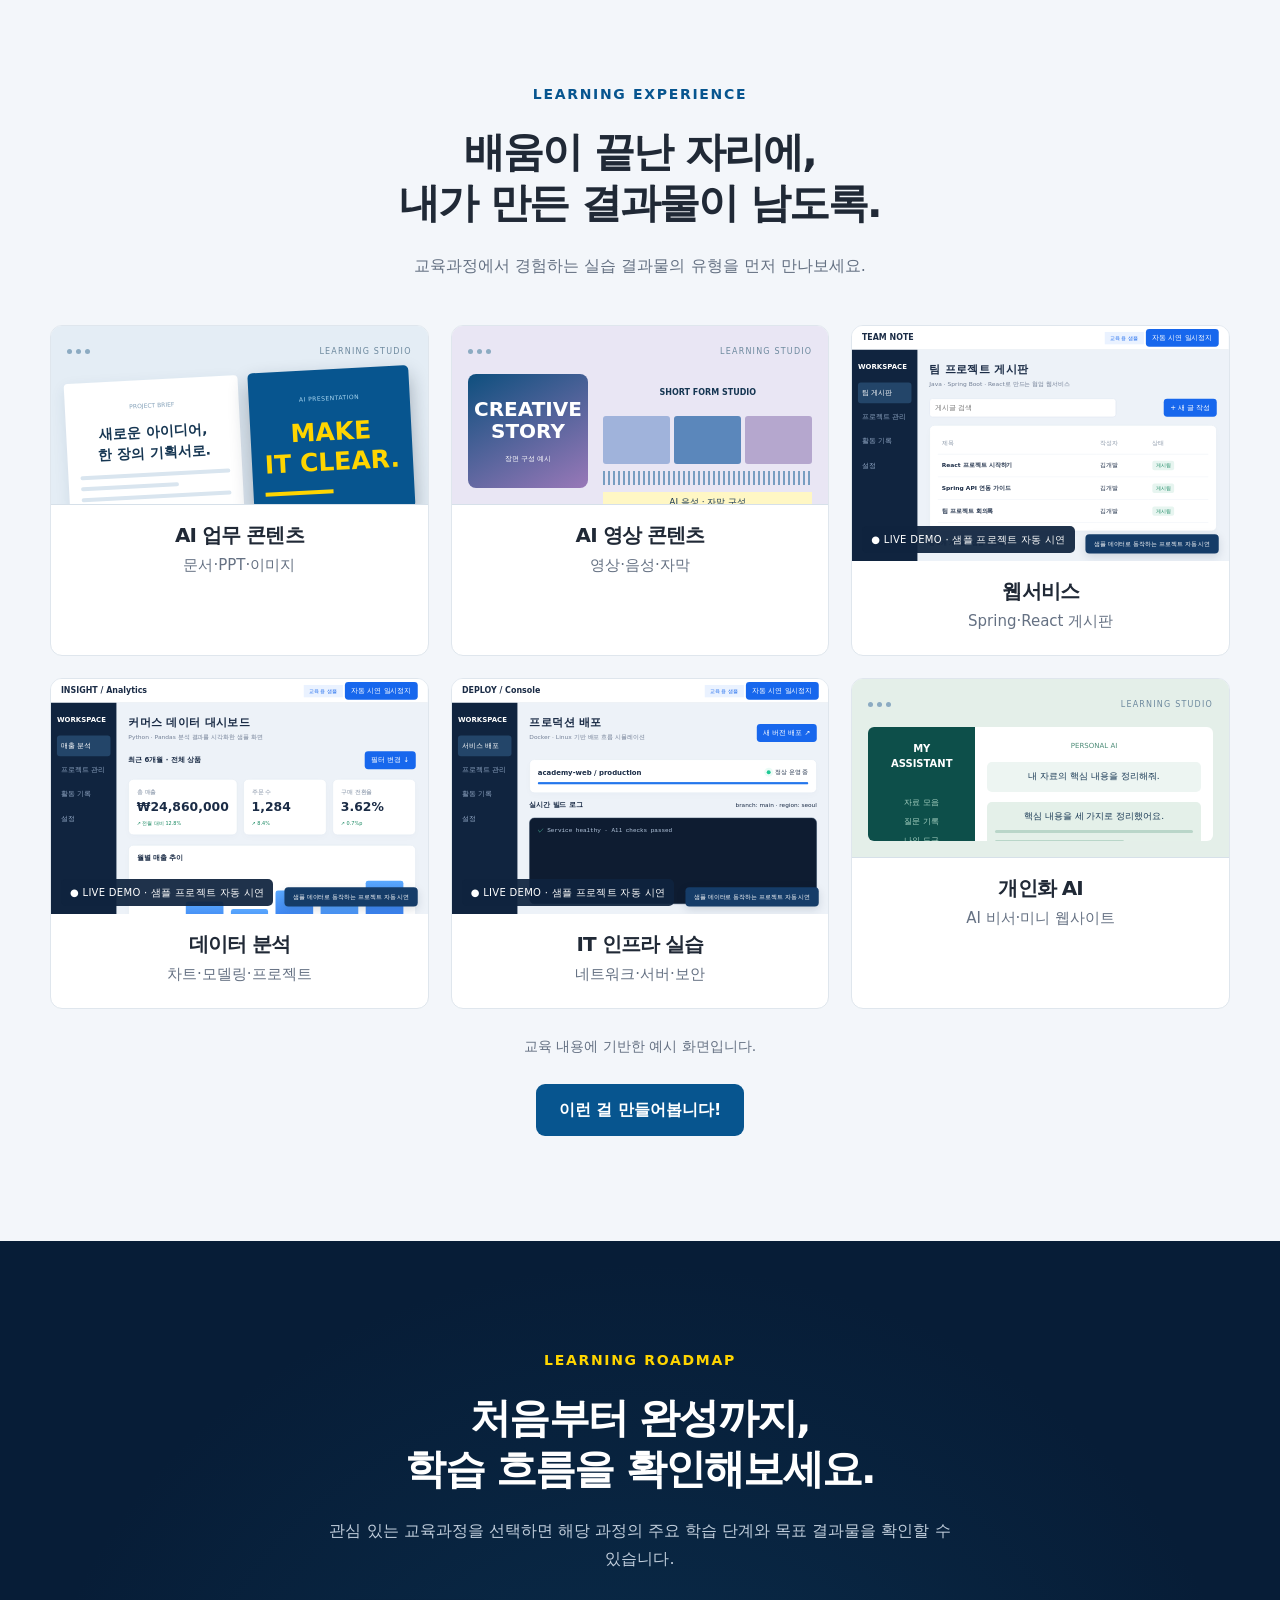
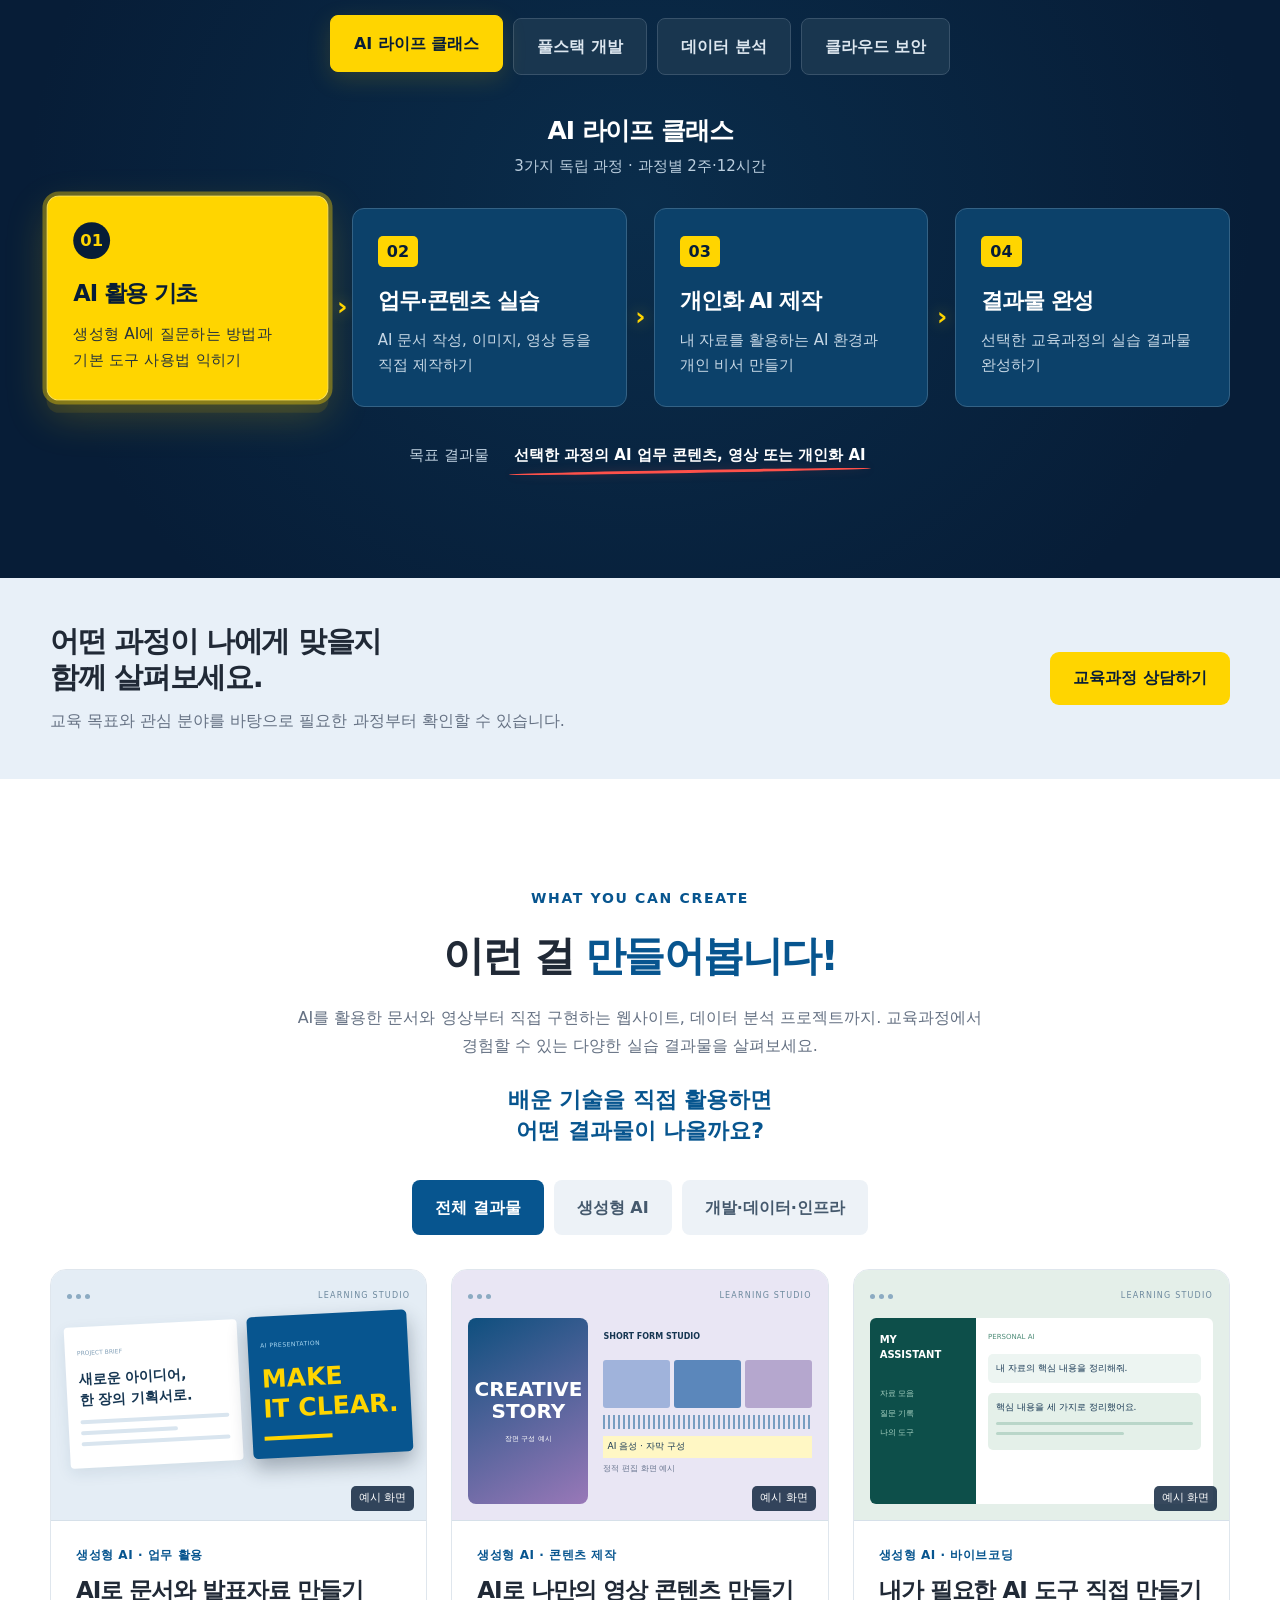
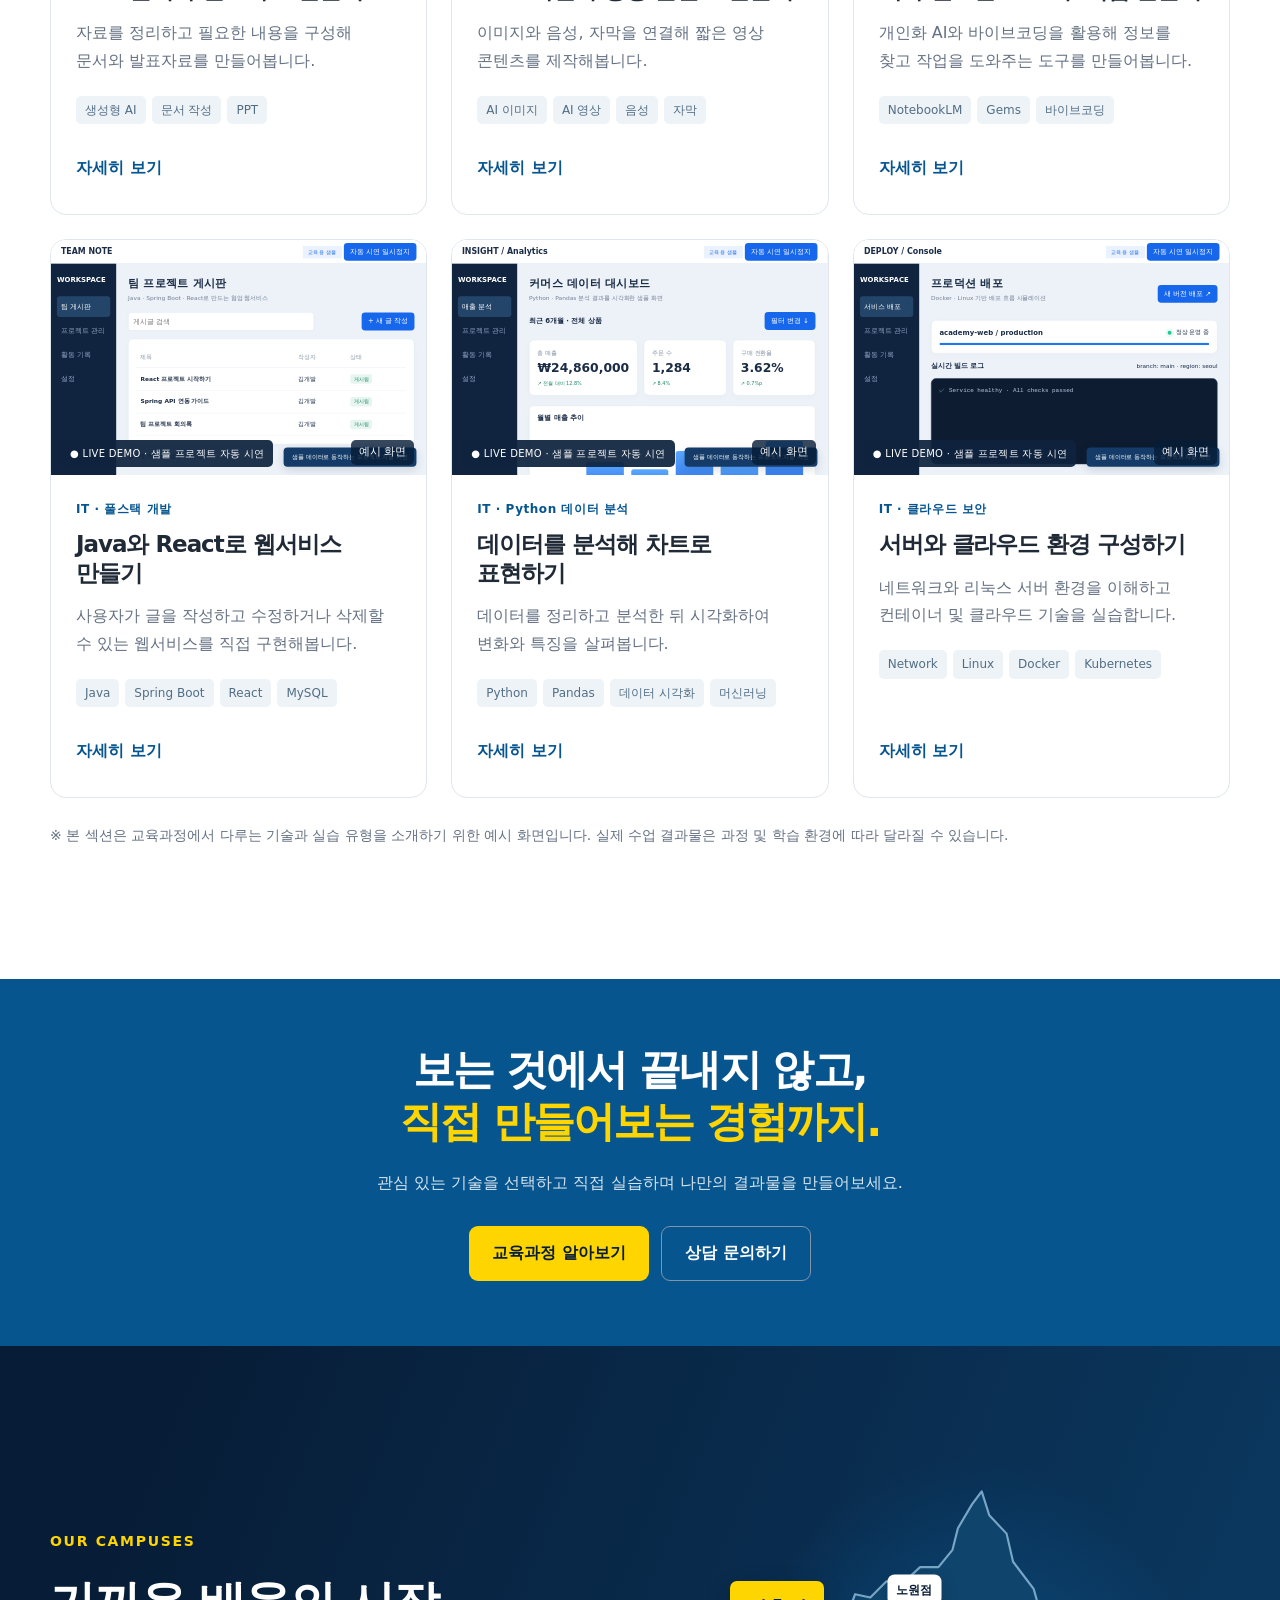
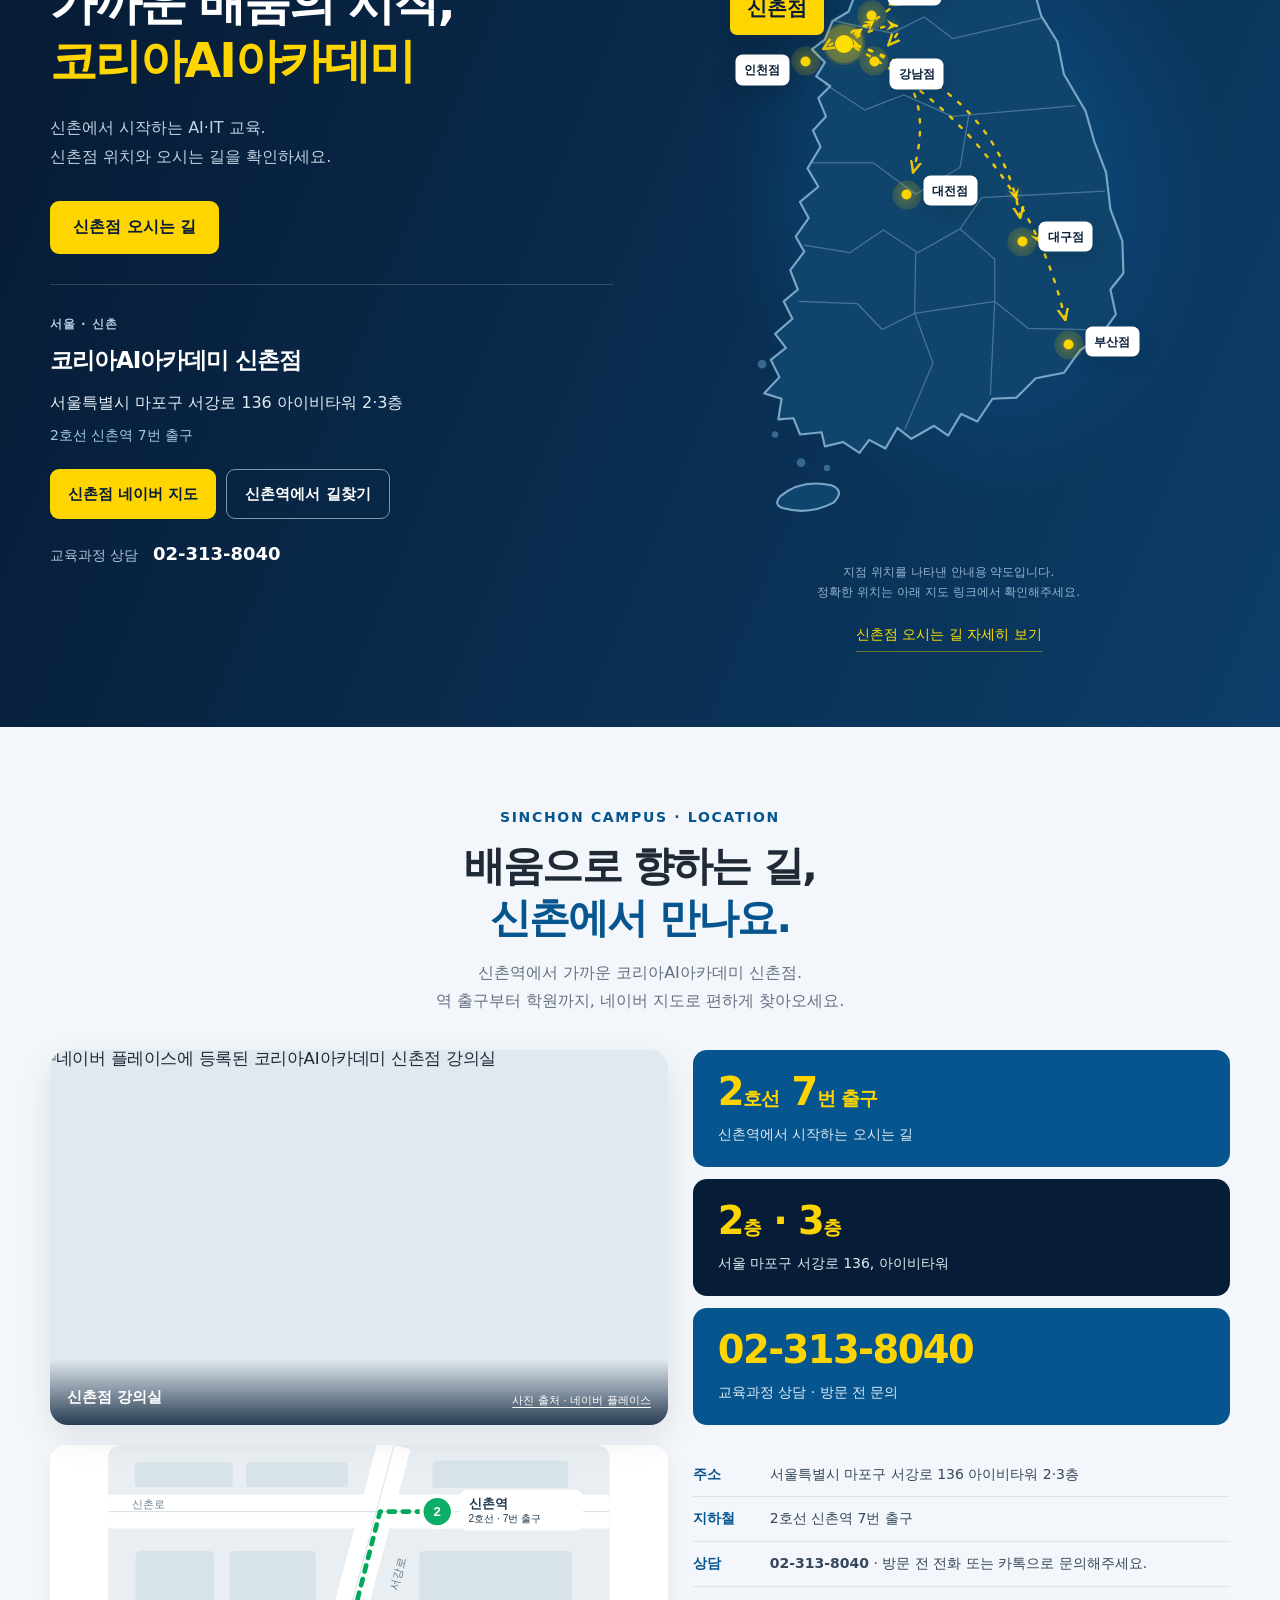
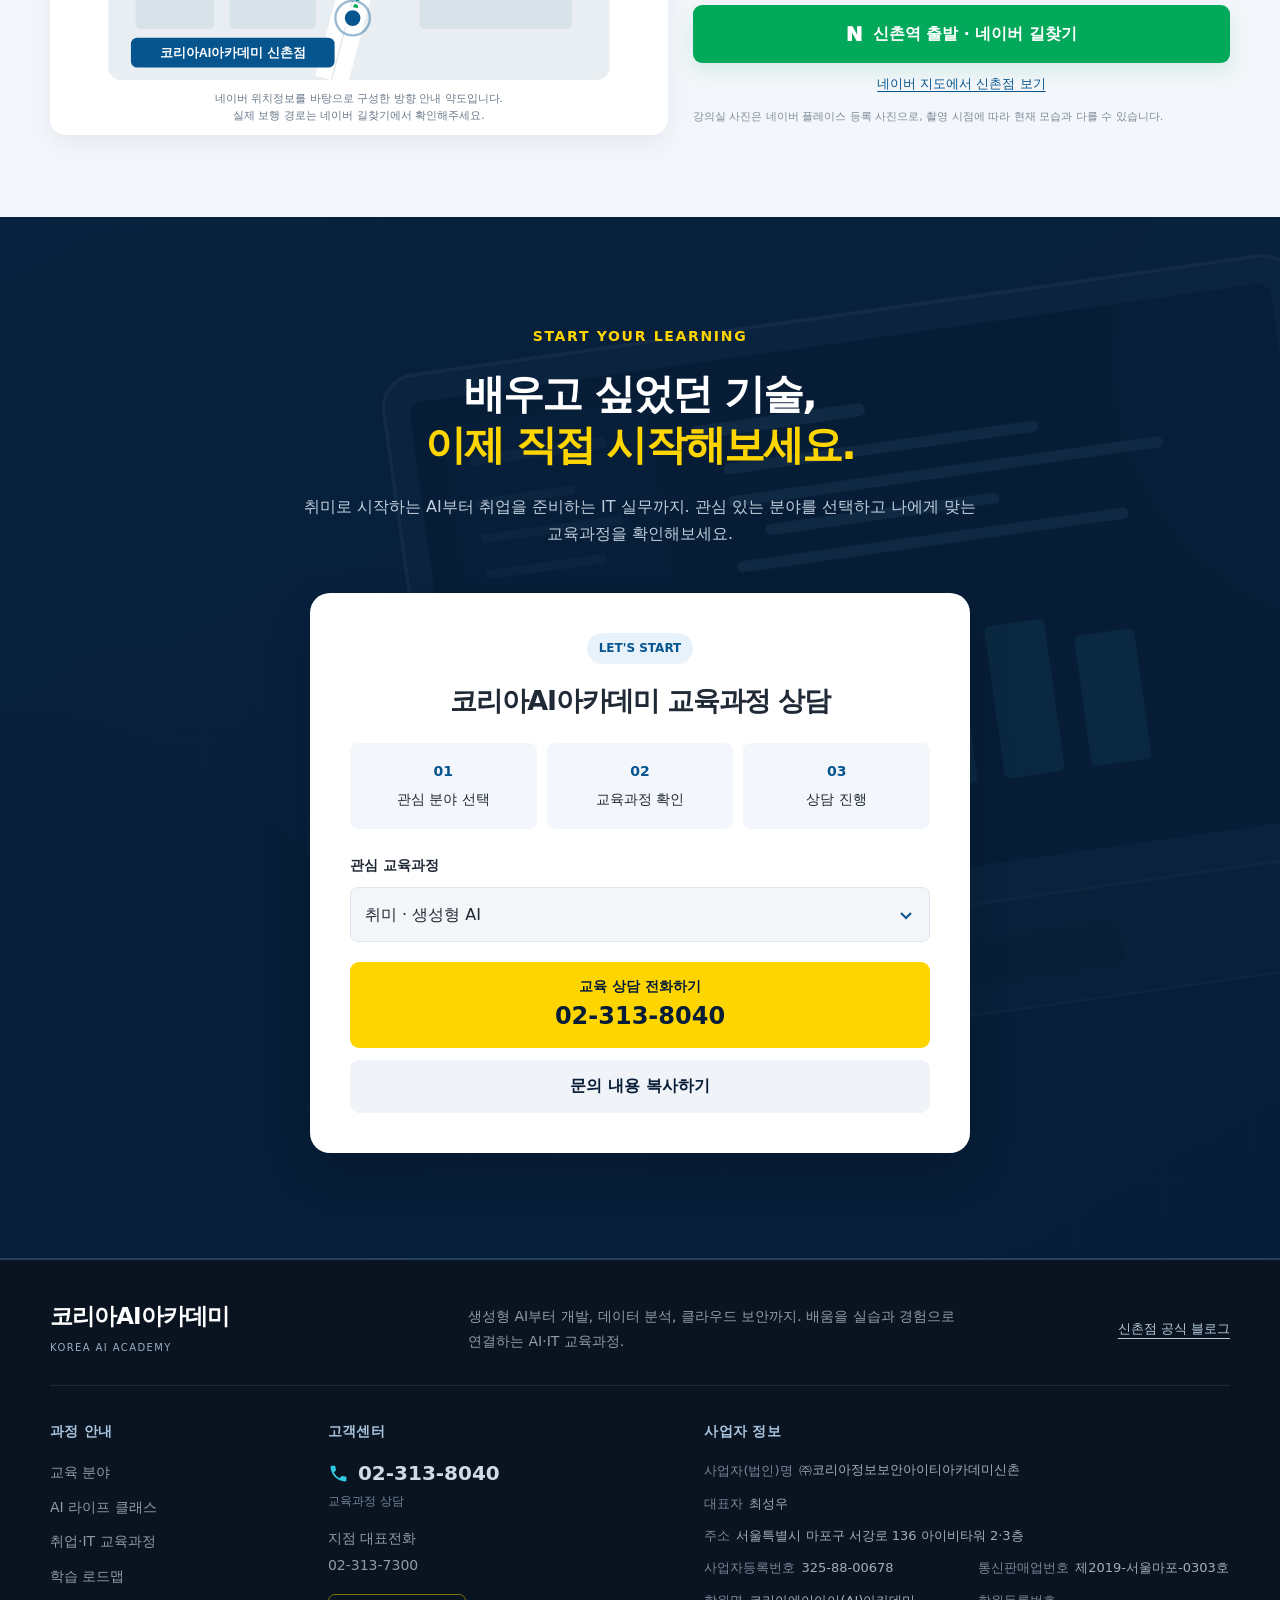
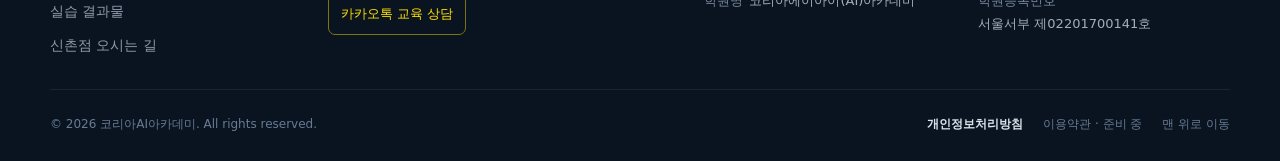
==== commit 6dd46005: "Remove email contact block from website footer" ====
--- a/index.html
+++ b/index.html
@@ -1,2 +1,2 @@
 <!doctype html>
-<html lang="ko"><head><script>(()=>{'use strict';if('scrollRestoration' in history)history.scrollRestoration='manual';let userMoved=false;const reset=()=>{if(userMoved)return;if(location.hash)history.replaceState(history.state,'',location.pathname+location.search);window.scrollTo({top:0,left:0,behavior:'instant'});};const mark=()=>{userMoved=true};['touchstart','wheel','pointerdown','keydown'].forEach(type=>window.addEventListener(type,mark,{passive:true,capture:true}));reset();document.addEventListener('DOMContentLoaded',reset,{once:true});window.addEventListener('load',reset,{once:true});window.addEventListener('pageshow',event=>{if(event.persisted)userMoved=false;reset();requestAnimationFrame(reset);});})();</script><meta charset="utf-8"><meta name="viewport" content="width=device-width,initial-scale=1,viewport-fit=cover"><meta name="theme-color" content="#071D37"><meta name="description" content="코리아AI아카데미 AI·IT 교육과정. 생성형 AI, Java·React 개발, Python 데이터 분석, 클라우드 보안까지 실습으로 배웁니다."><meta property="og:title" content="코리아AI아카데미 | AI·IT 교육과정"><title>코리아AI아카데미 | AI·IT 교육과정</title><link rel="preconnect" href="https://cdn.jsdelivr.net"><link rel="stylesheet" href="https://cdn.jsdelivr.net/gh/orioncactus/pretendard@v1.3.9/dist/web/static/pretendard-dynamic-subset.min.css"><link rel="stylesheet" href="./css/style.css?v=20261122-mobile-consult"><script defer src="./js/content.js?v=20261122-mobile-consult"></script><script defer src="./js/main.js?v=20261122-mobile-consult"></script></head><body><a class="skip" href="#main">본문 바로가기</a><div id="app"></div><footer class="academy-footer"><div class="wrap"><div class="footer-columns"><div class="footer-brand-column"><a class="footer-brand-lockup" href="#top"><span><b>코리아AI아카데미</b><small>KOREA AI ACADEMY</small></span></a><p>생성형 AI부터 개발, 데이터 분석, 클라우드 보안까지. 배움을 실습과 경험으로 연결하는 AI·IT 교육과정.</p><a class="footer-blog" href="https://blog.naver.com/sunsoo2002" target="_blank" rel="noopener noreferrer">신촌점 공식 블로그</a></div><div class="footer-course-column"><h3>과정 안내</h3><ul><li><a href="#paths">교육 분야</a></li><li><a href="#hobby">AI 라이프 클래스</a></li><li><a href="#career">취업·IT 교육과정</a></li><li><a href="#roadmap">학습 로드맵</a></li><li><a href="#outcomes">실습 결과물</a></li><li><a href="#sinchon-visit">신촌점 오시는 길</a></li></ul></div><div class="footer-customer-column"><h3>고객센터</h3><a class="footer-consult-phone" href="tel:023138040"><svg viewBox="0 0 24 24" aria-hidden="true"><path d="M6.6 10.8a15.4 15.4 0 0 0 6.6 6.6l2.2-2.2a1 1 0 0 1 1-.24c1.1.37 2.3.57 3.6.57a1 1 0 0 1 1 1V20a1 1 0 0 1-1 1C10.6 21 3 13.4 3 4a1 1 0 0 1 1-1h3.5a1 1 0 0 1 1 1c0 1.3.2 2.5.57 3.6a1 1 0 0 1-.24 1z"/></svg>02-313-8040</a><p class="footer-phone-caption">교육과정 상담</p><p>지점 대표전화<br><a href="tel:023137300">02-313-7300</a></p><p>이메일<br><a class="footer-email" href="mailto:nannada38@koreaedugroup.com">nannada38@koreaedugroup.com</a></p><a class="footer-kakao" href="https://open.kakao.com/o/sD28nP0h" target="_blank" rel="noopener noreferrer">카카오톡 교육 상담</a></div><div class="footer-business-column"><h3>사업자 정보</h3><dl><div><dt>사업자(법인)명</dt><dd>㈜코리아정보보안아이티아카데미신촌</dd></div><div><dt>대표자</dt><dd>최성우</dd></div><div><dt>주소</dt><dd>서울특별시 마포구 서강로 136 아이비타워 2·3층</dd></div><div><dt>사업자등록번호</dt><dd>325-88-00678</dd></div><div><dt>통신판매업번호</dt><dd>제2019-서울마포-0303호</dd></div><div><dt>학원명</dt><dd>코리아에이아이(AI)아카데미</dd></div><div><dt>학원등록번호</dt><dd>서울서부 제02201700141호</dd></div></dl></div></div><div class="footer-legal"><p>© 2026 코리아AI아카데미. All rights reserved.</p><div><a href="https://sinchon.koreaisacademy.com/2025/customer/privacy.asp" target="_blank" rel="noopener noreferrer">개인정보처리방침</a><span>이용약관 · 준비 중</span><a href="#top">맨 위로 이동</a></div></div></div></footer><noscript>교육과정 안내를 확인하려면 JavaScript를 켜주세요. 교육 상담: <a href="tel:023138040">02-313-8040</a></noscript><nav class="mobile-consult-bar" aria-label="모바일 빠른 상담"><a class="mobile-call" href="tel:023138040" aria-label="대표전화 02-313-8040 전화 걸기"><svg viewBox="0 0 24 24" aria-hidden="true"><path d="M6.6 10.8a15.4 15.4 0 0 0 6.6 6.6l2.2-2.2a1 1 0 0 1 1-.24c1.1.37 2.3.57 3.6.57a1 1 0 0 1 1 1V20a1 1 0 0 1-1 1C10.6 21 3 13.4 3 4a1 1 0 0 1 1-1h3.5a1 1 0 0 1 1 1c0 1.3.2 2.5.57 3.6a1 1 0 0 1-.24 1z"/></svg><span>대표전화</span></a><a class="mobile-kakao" href="https://open.kakao.com/o/sD28nP0h" target="_blank" rel="noopener noreferrer" aria-label="카카오톡 교육 상담 새 창"><svg viewBox="0 0 32 32" aria-hidden="true"><path d="M16 4C8.3 4 2 8.7 2 14.5c0 3.8 2.7 7.2 6.7 9L7.2 29l6.1-4.2c.9.1 1.8.2 2.7.2 7.7 0 14-4.7 14-10.5S23.7 4 16 4Z"/></svg><span>카톡 교육 상담</span></a></nav><dialog id="detail" aria-labelledby="dialog-title"><button class="close" aria-label="상세창 닫기" autofocus>×</button><div id="dialog-body"></div></dialog></body></html>+<html lang="ko"><head><script>(()=>{'use strict';if('scrollRestoration' in history)history.scrollRestoration='manual';let userMoved=false;const reset=()=>{if(userMoved)return;if(location.hash)history.replaceState(history.state,'',location.pathname+location.search);window.scrollTo({top:0,left:0,behavior:'instant'});};const mark=()=>{userMoved=true};['touchstart','wheel','pointerdown','keydown'].forEach(type=>window.addEventListener(type,mark,{passive:true,capture:true}));reset();document.addEventListener('DOMContentLoaded',reset,{once:true});window.addEventListener('load',reset,{once:true});window.addEventListener('pageshow',event=>{if(event.persisted)userMoved=false;reset();requestAnimationFrame(reset);});})();</script><meta charset="utf-8"><meta name="viewport" content="width=device-width,initial-scale=1,viewport-fit=cover"><meta name="theme-color" content="#071D37"><meta name="description" content="코리아AI아카데미 AI·IT 교육과정. 생성형 AI, Java·React 개발, Python 데이터 분석, 클라우드 보안까지 실습으로 배웁니다."><meta property="og:title" content="코리아AI아카데미 | AI·IT 교육과정"><title>코리아AI아카데미 | AI·IT 교육과정</title><link rel="preconnect" href="https://cdn.jsdelivr.net"><link rel="stylesheet" href="https://cdn.jsdelivr.net/gh/orioncactus/pretendard@v1.3.9/dist/web/static/pretendard-dynamic-subset.min.css"><link rel="stylesheet" href="./css/style.css?v=20261122-mobile-consult"><script defer src="./js/content.js?v=20261122-mobile-consult"></script><script defer src="./js/main.js?v=20261122-mobile-consult"></script></head><body><a class="skip" href="#main">본문 바로가기</a><div id="app"></div><footer class="academy-footer"><div class="wrap"><div class="footer-columns"><div class="footer-brand-column"><a class="footer-brand-lockup" href="#top"><span><b>코리아AI아카데미</b><small>KOREA AI ACADEMY</small></span></a><p>생성형 AI부터 개발, 데이터 분석, 클라우드 보안까지. 배움을 실습과 경험으로 연결하는 AI·IT 교육과정.</p><a class="footer-blog" href="https://blog.naver.com/sunsoo2002" target="_blank" rel="noopener noreferrer">신촌점 공식 블로그</a></div><div class="footer-course-column"><h3>과정 안내</h3><ul><li><a href="#paths">교육 분야</a></li><li><a href="#hobby">AI 라이프 클래스</a></li><li><a href="#career">취업·IT 교육과정</a></li><li><a href="#roadmap">학습 로드맵</a></li><li><a href="#outcomes">실습 결과물</a></li><li><a href="#sinchon-visit">신촌점 오시는 길</a></li></ul></div><div class="footer-customer-column"><h3>고객센터</h3><a class="footer-consult-phone" href="tel:023138040"><svg viewBox="0 0 24 24" aria-hidden="true"><path d="M6.6 10.8a15.4 15.4 0 0 0 6.6 6.6l2.2-2.2a1 1 0 0 1 1-.24c1.1.37 2.3.57 3.6.57a1 1 0 0 1 1 1V20a1 1 0 0 1-1 1C10.6 21 3 13.4 3 4a1 1 0 0 1 1-1h3.5a1 1 0 0 1 1 1c0 1.3.2 2.5.57 3.6a1 1 0 0 1-.24 1z"/></svg>02-313-8040</a><p class="footer-phone-caption">교육과정 상담</p><p>지점 대표전화<br><a href="tel:023137300">02-313-7300</a></p><a class="footer-kakao" href="https://open.kakao.com/o/sD28nP0h" target="_blank" rel="noopener noreferrer">카카오톡 교육 상담</a></div><div class="footer-business-column"><h3>사업자 정보</h3><dl><div><dt>사업자(법인)명</dt><dd>㈜코리아정보보안아이티아카데미신촌</dd></div><div><dt>대표자</dt><dd>최성우</dd></div><div><dt>주소</dt><dd>서울특별시 마포구 서강로 136 아이비타워 2·3층</dd></div><div><dt>사업자등록번호</dt><dd>325-88-00678</dd></div><div><dt>통신판매업번호</dt><dd>제2019-서울마포-0303호</dd></div><div><dt>학원명</dt><dd>코리아에이아이(AI)아카데미</dd></div><div><dt>학원등록번호</dt><dd>서울서부 제02201700141호</dd></div></dl></div></div><div class="footer-legal"><p>© 2026 코리아AI아카데미. All rights reserved.</p><div><a href="https://sinchon.koreaisacademy.com/2025/customer/privacy.asp" target="_blank" rel="noopener noreferrer">개인정보처리방침</a><span>이용약관 · 준비 중</span><a href="#top">맨 위로 이동</a></div></div></div></footer><noscript>교육과정 안내를 확인하려면 JavaScript를 켜주세요. 교육 상담: <a href="tel:023138040">02-313-8040</a></noscript><nav class="mobile-consult-bar" aria-label="모바일 빠른 상담"><a class="mobile-call" href="tel:023138040" aria-label="대표전화 02-313-8040 전화 걸기"><svg viewBox="0 0 24 24" aria-hidden="true"><path d="M6.6 10.8a15.4 15.4 0 0 0 6.6 6.6l2.2-2.2a1 1 0 0 1 1-.24c1.1.37 2.3.57 3.6.57a1 1 0 0 1 1 1V20a1 1 0 0 1-1 1C10.6 21 3 13.4 3 4a1 1 0 0 1 1-1h3.5a1 1 0 0 1 1 1c0 1.3.2 2.5.57 3.6a1 1 0 0 1-.24 1z"/></svg><span>대표전화</span></a><a class="mobile-kakao" href="https://open.kakao.com/o/sD28nP0h" target="_blank" rel="noopener noreferrer" aria-label="카카오톡 교육 상담 새 창"><svg viewBox="0 0 32 32" aria-hidden="true"><path d="M16 4C8.3 4 2 8.7 2 14.5c0 3.8 2.7 7.2 6.7 9L7.2 29l6.1-4.2c.9.1 1.8.2 2.7.2 7.7 0 14-4.7 14-10.5S23.7 4 16 4Z"/></svg><span>카톡 교육 상담</span></a></nav><dialog id="detail" aria-labelledby="dialog-title"><button class="close" aria-label="상세창 닫기" autofocus>×</button><div id="dialog-body"></div></dialog></body></html>
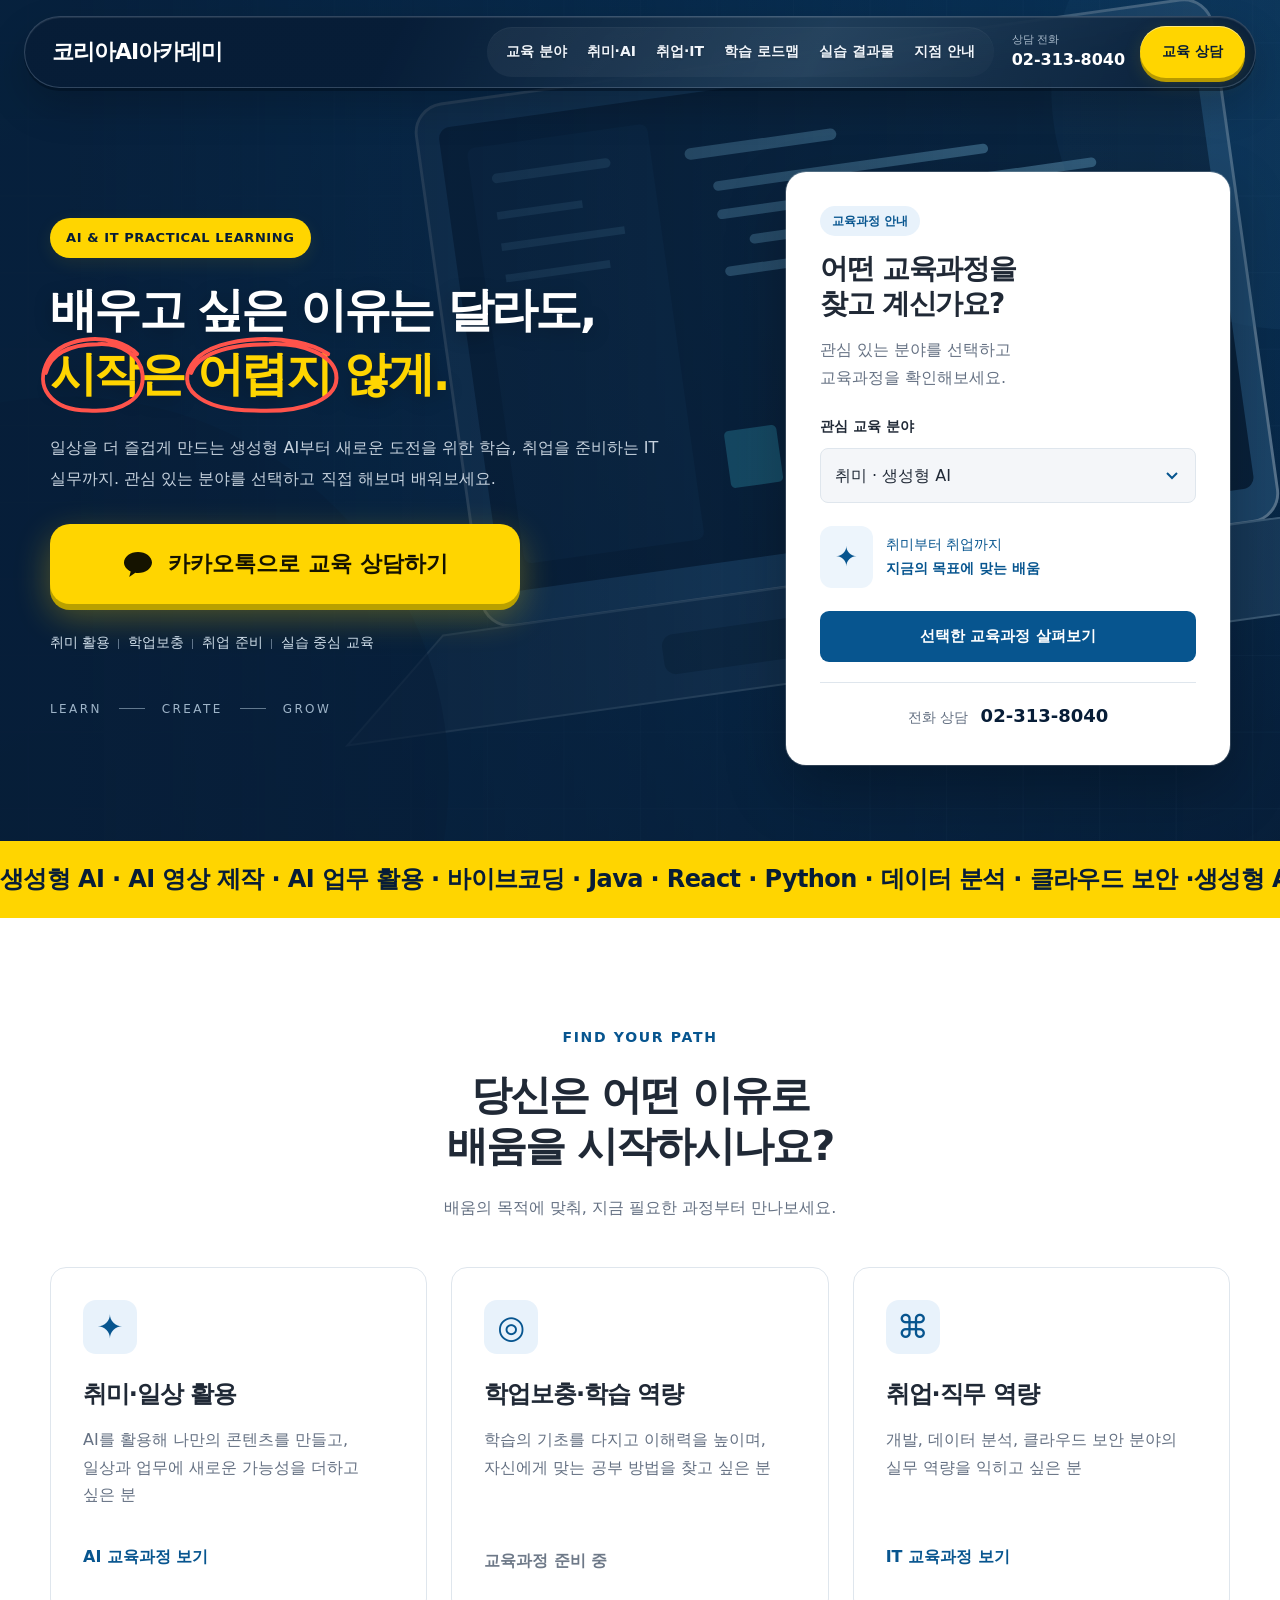
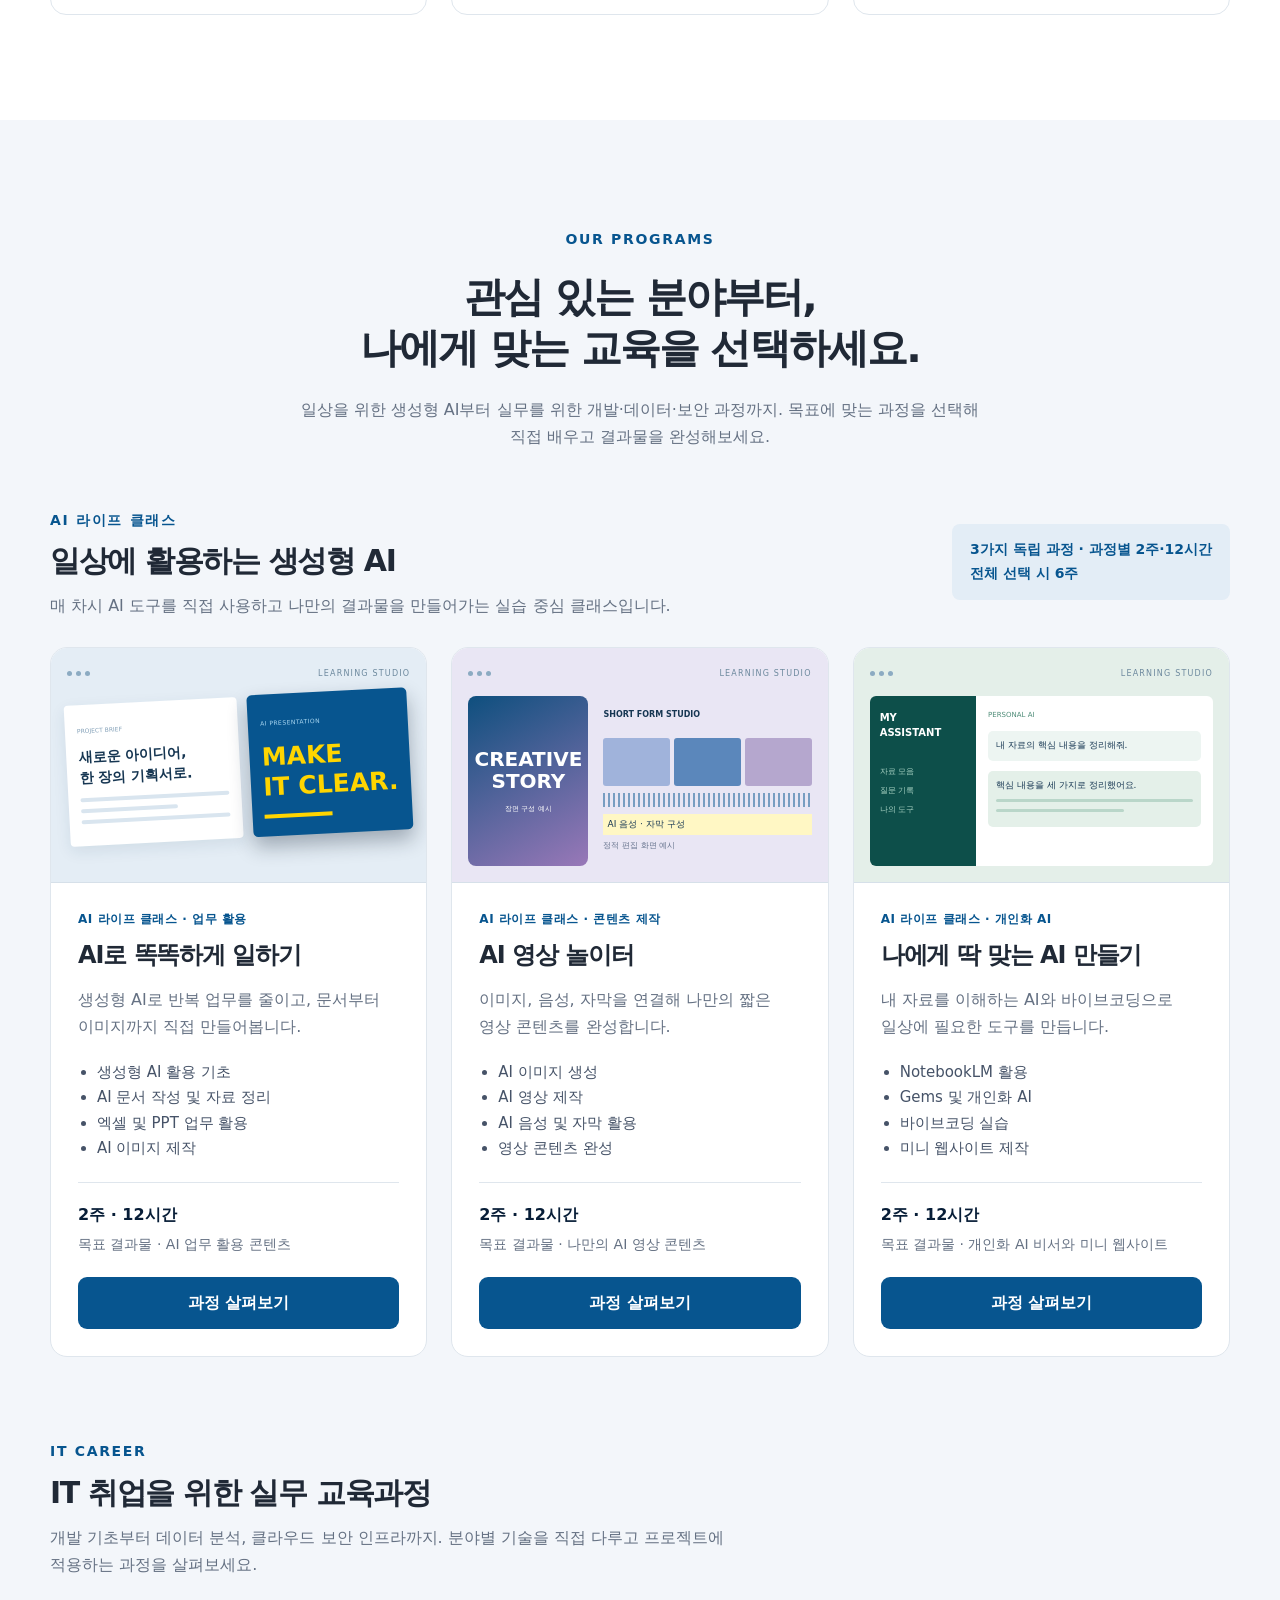
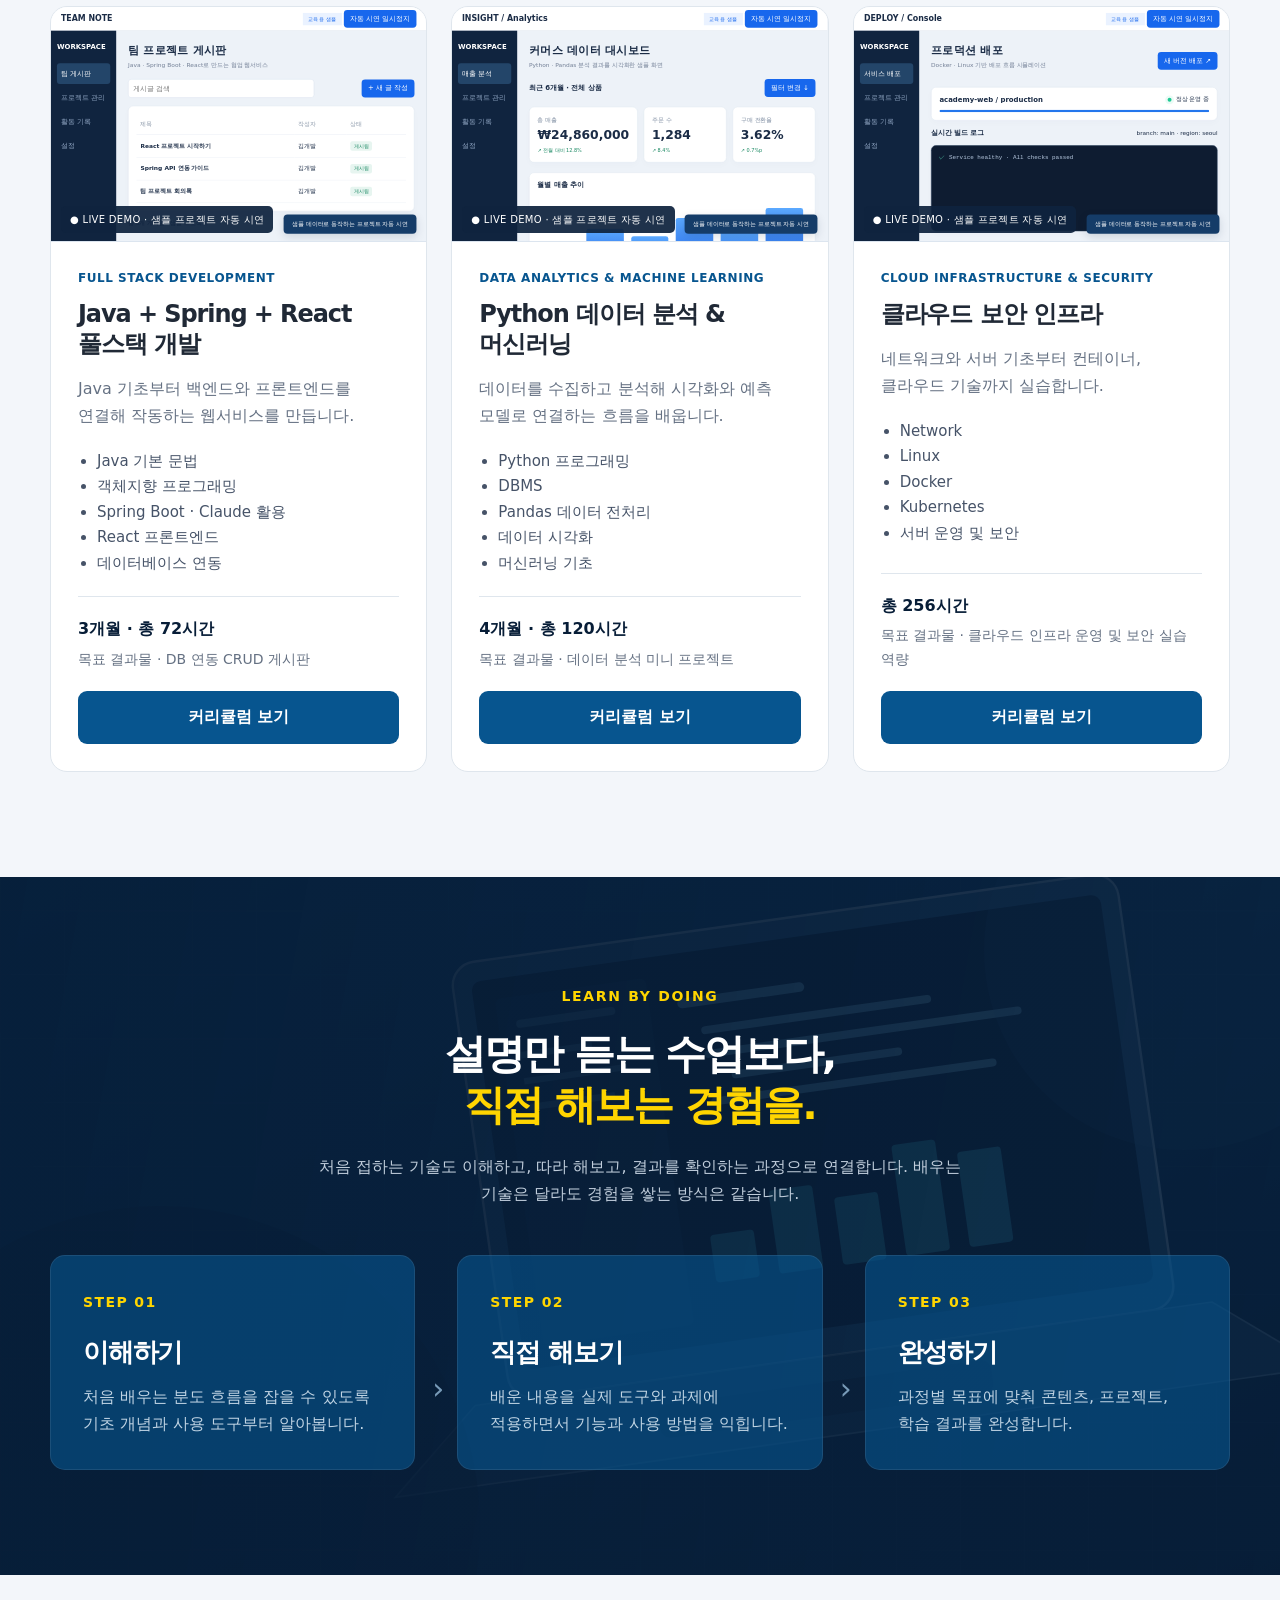
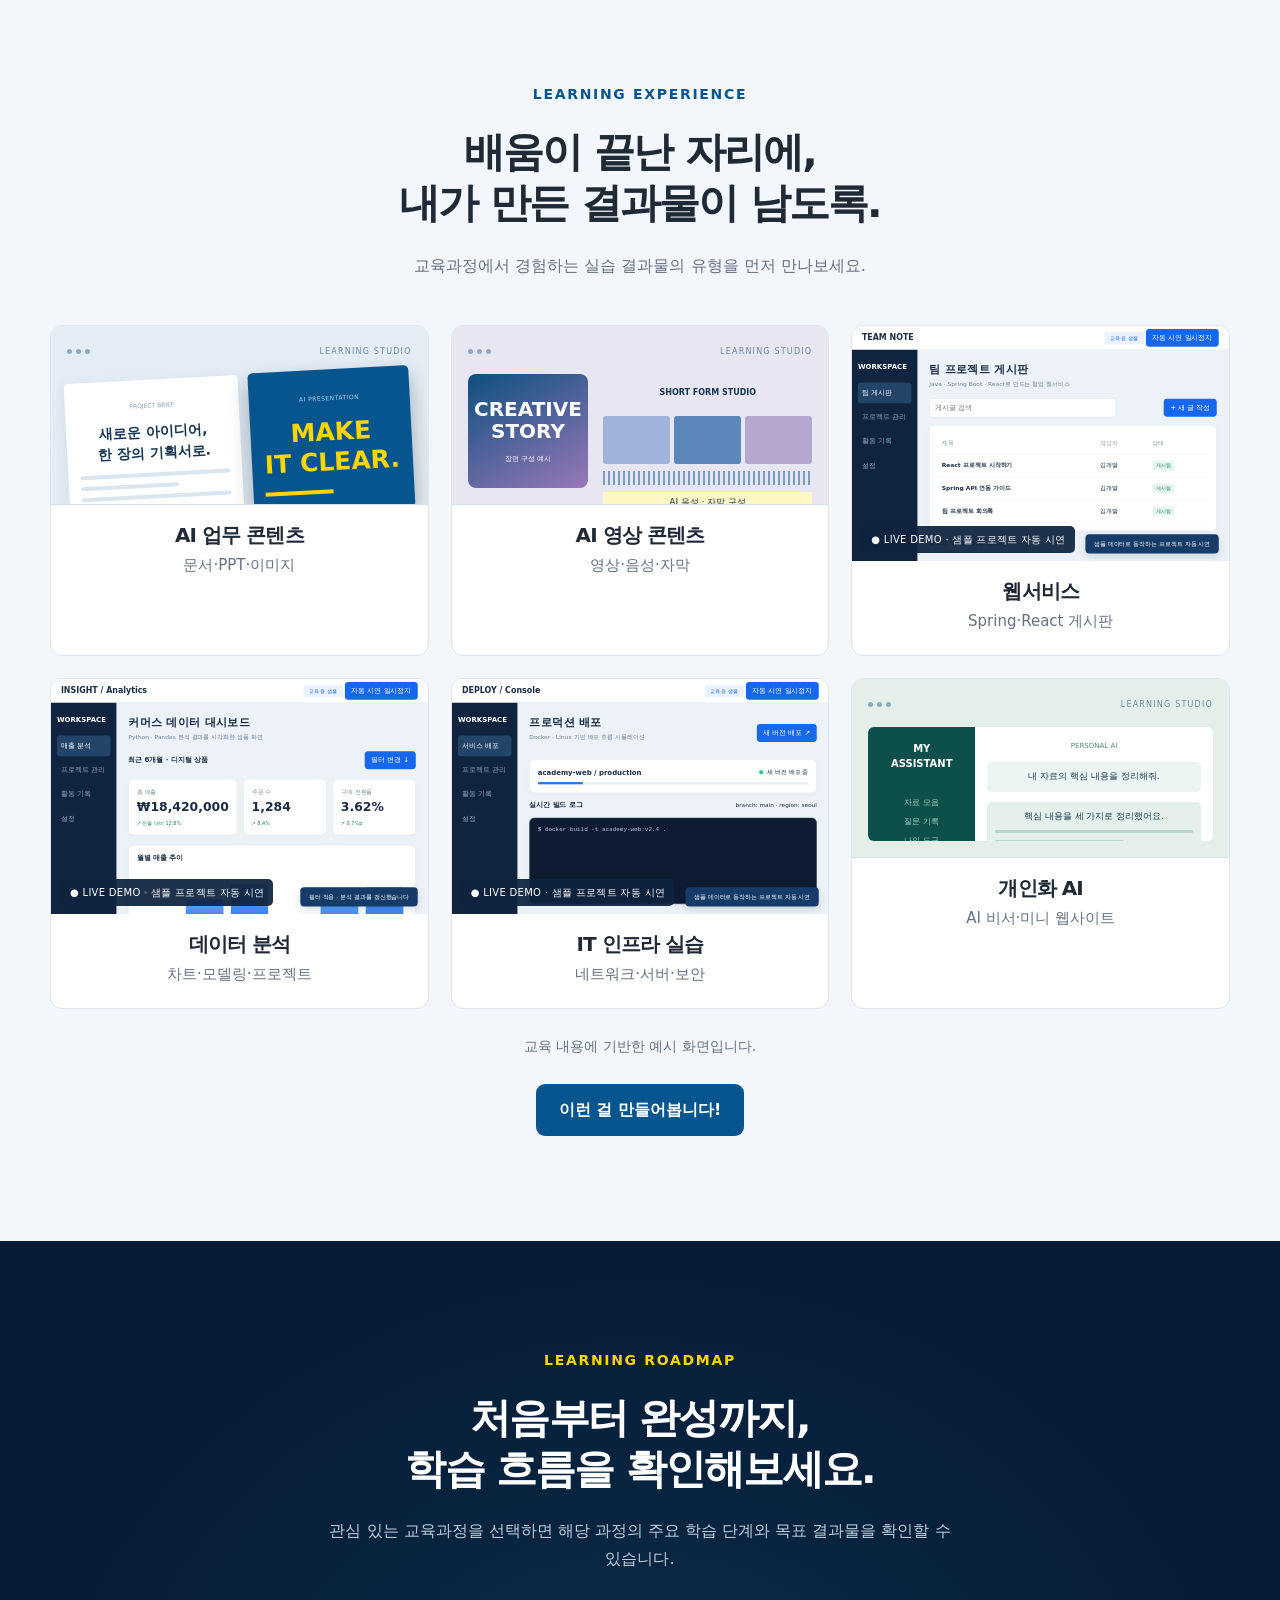
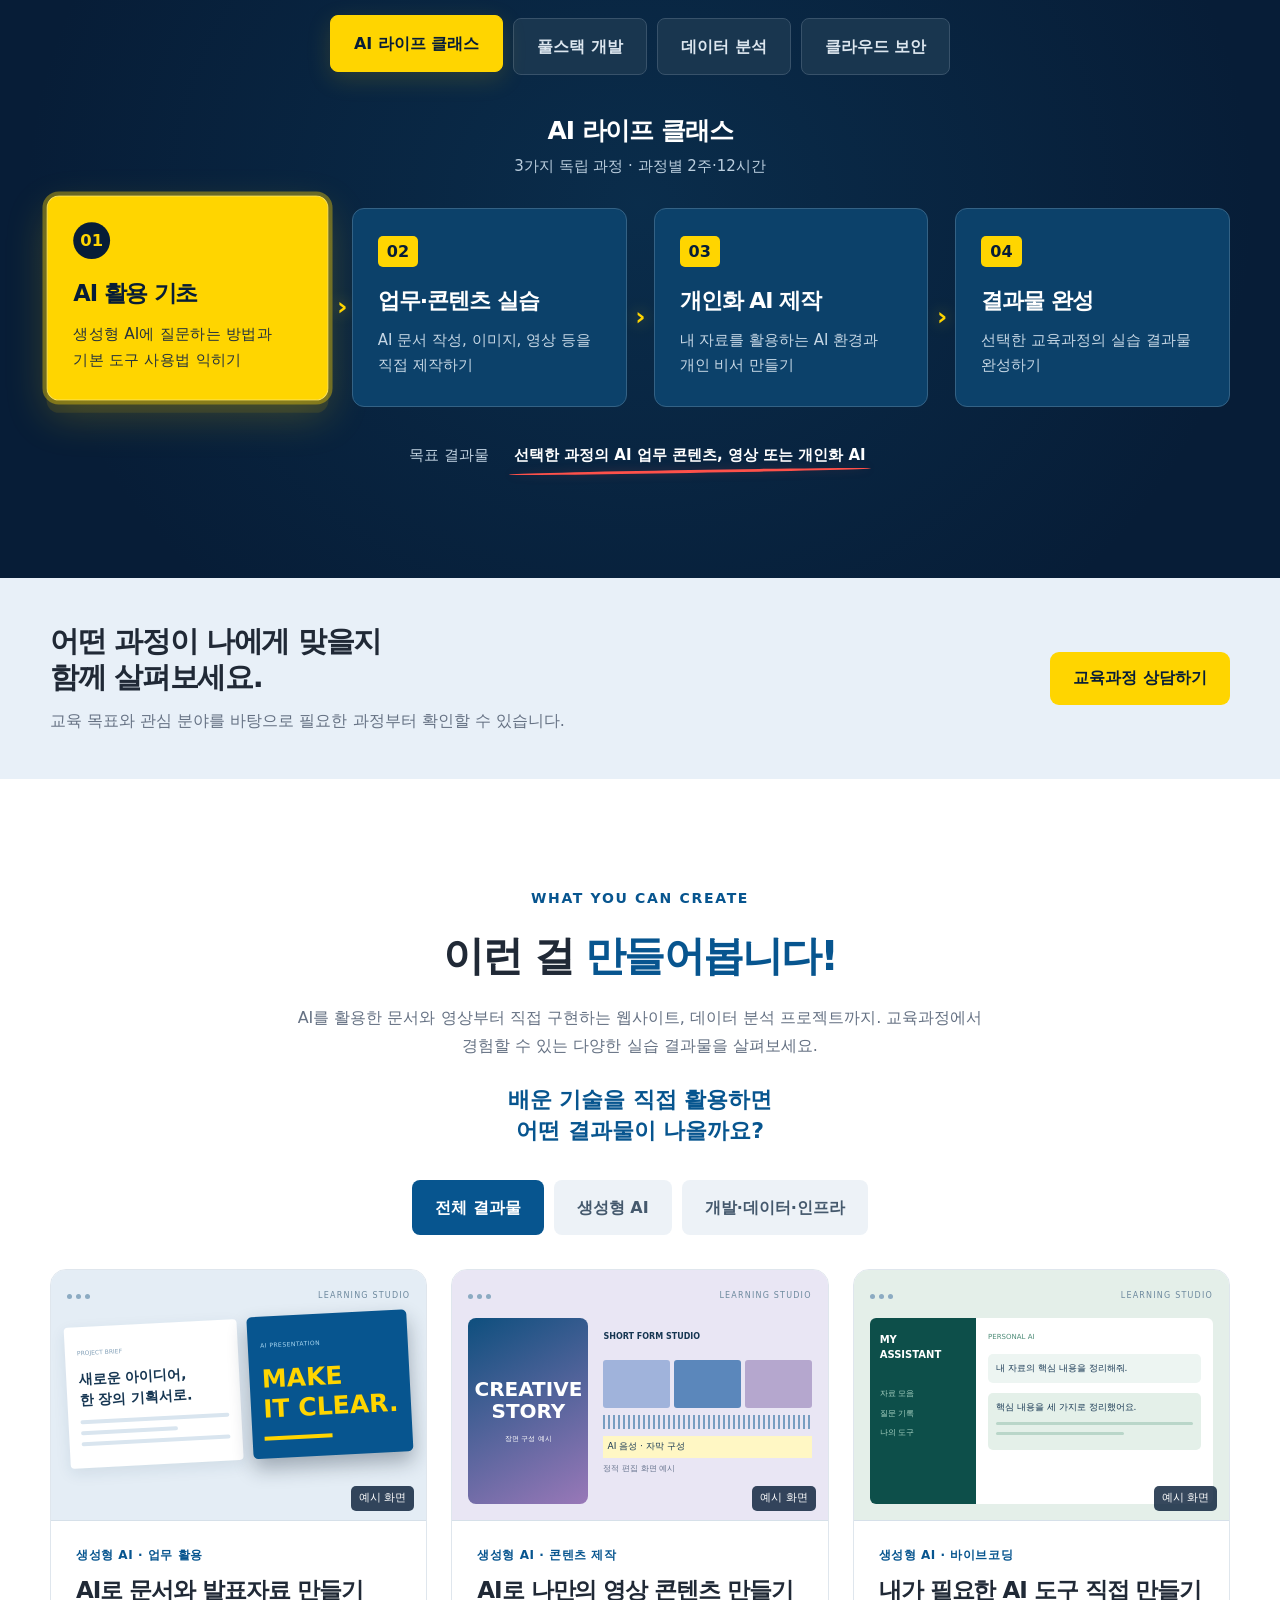
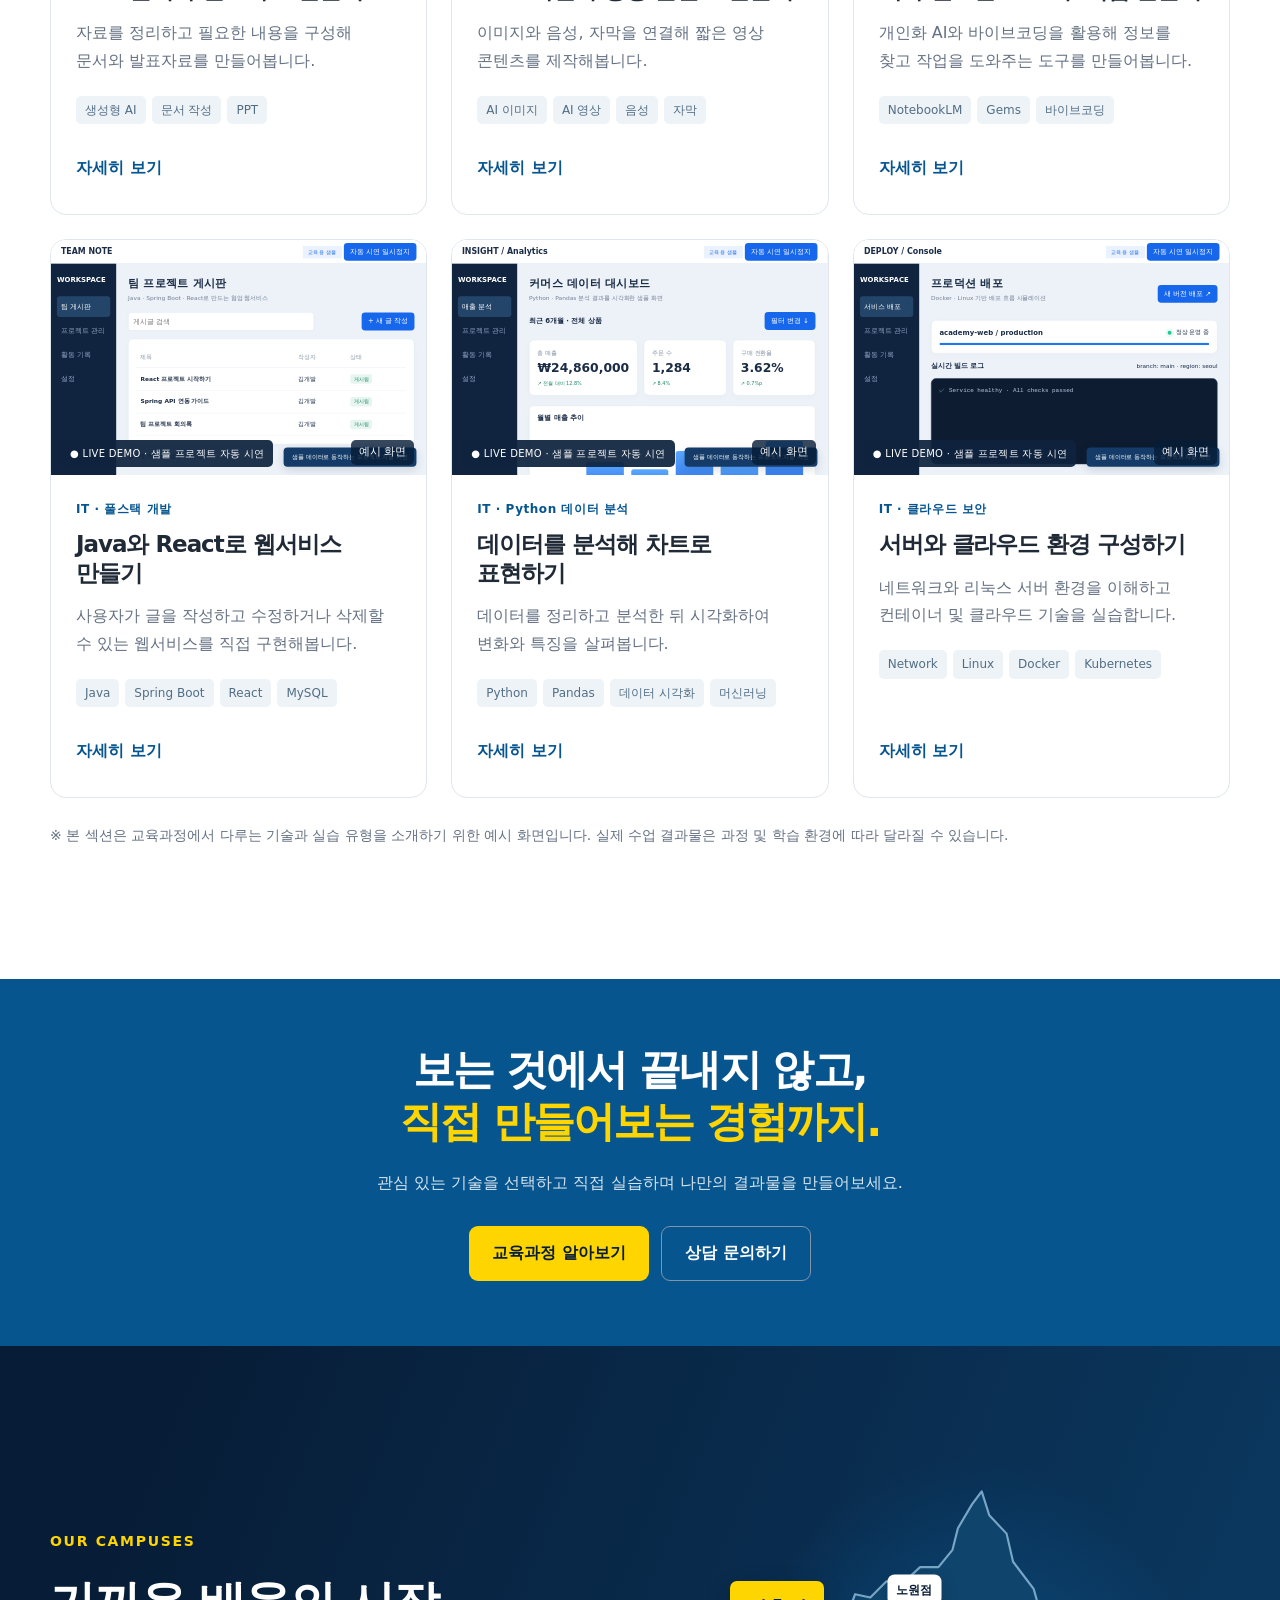
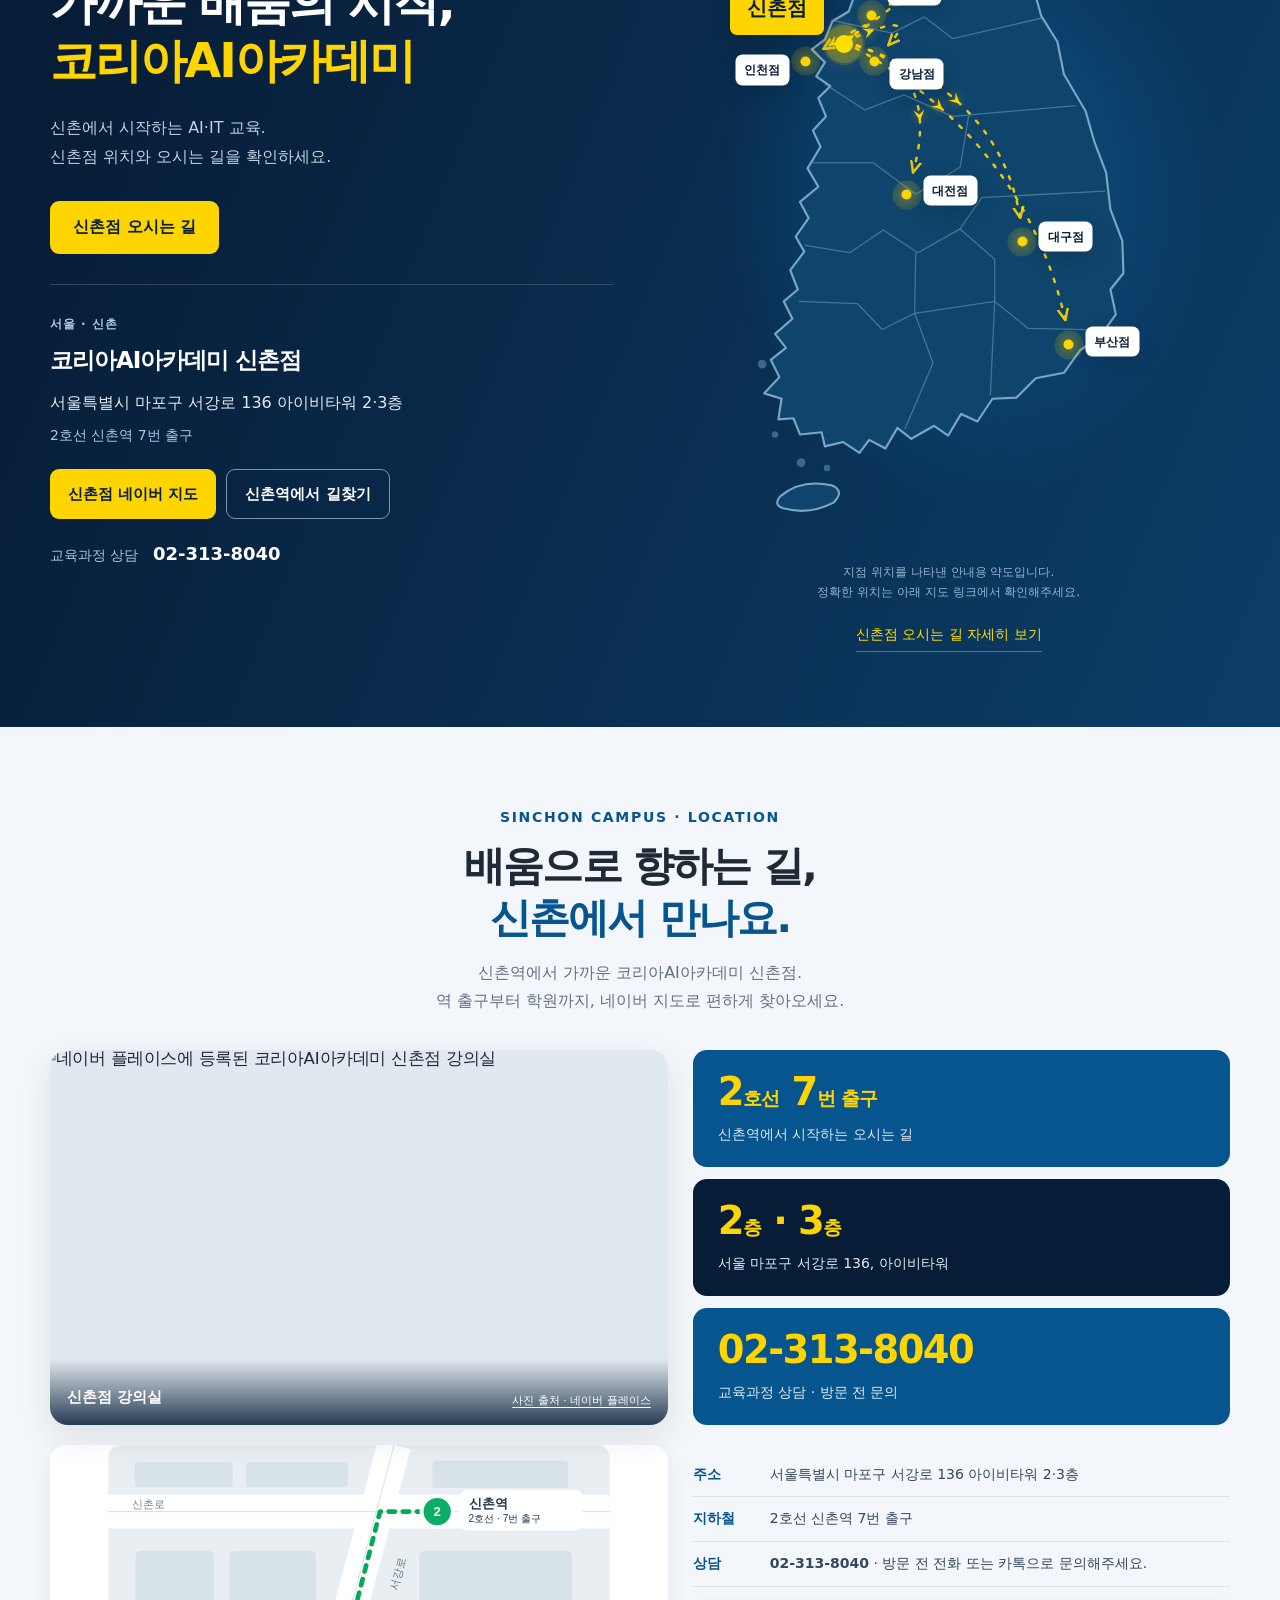
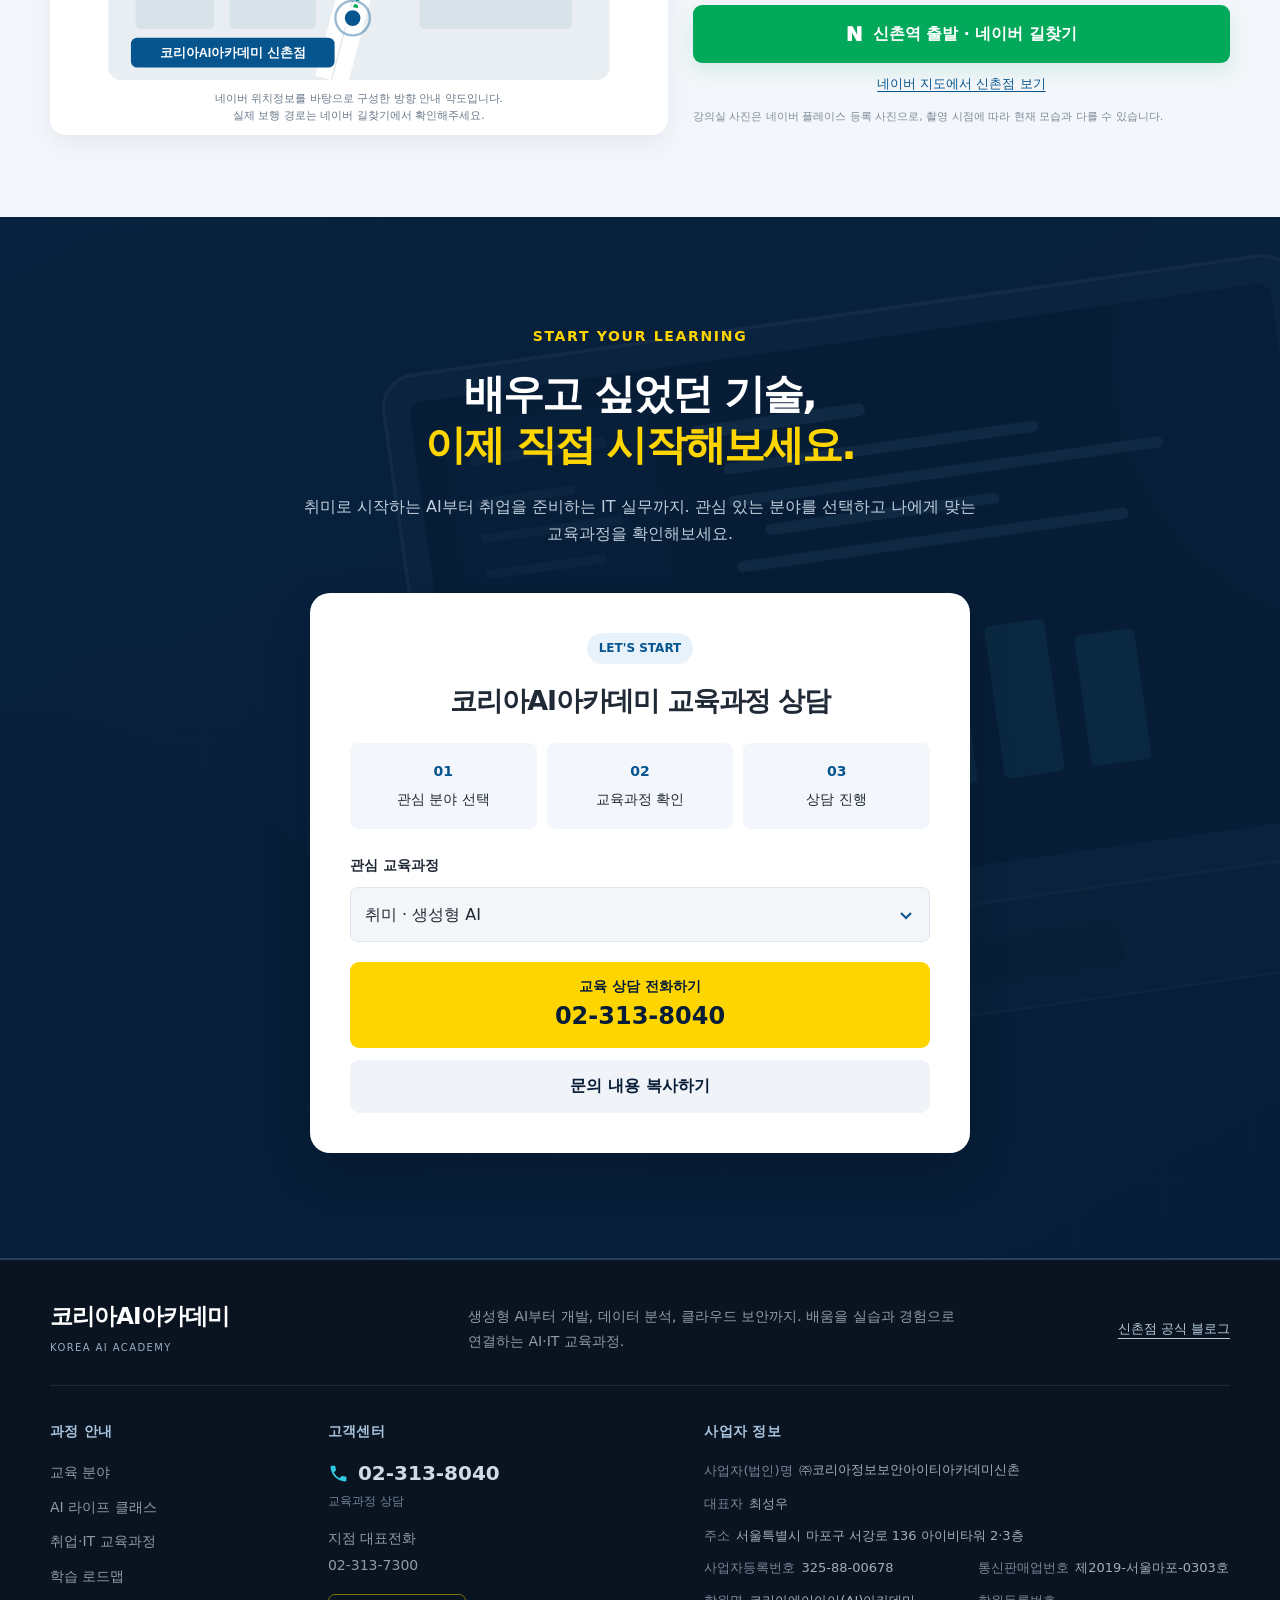
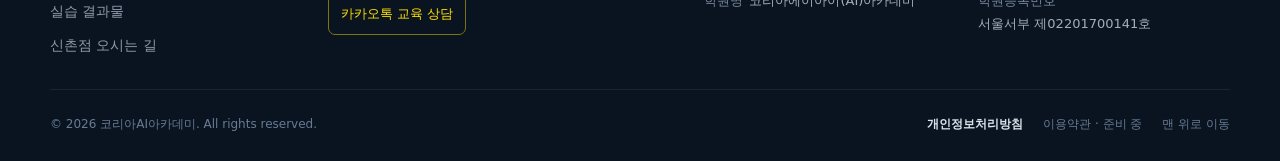
==== commit 302f2bd3: "Launch responsive 5-second AI intro with skip and fail-safe page unlock" ====
--- a/index.html
+++ b/index.html
@@ -1,2 +1,2 @@
 <!doctype html>
-<html lang="ko"><head><script>(()=>{'use strict';if('scrollRestoration' in history)history.scrollRestoration='manual';let userMoved=false;const reset=()=>{if(userMoved)return;if(location.hash)history.replaceState(history.state,'',location.pathname+location.search);window.scrollTo({top:0,left:0,behavior:'instant'});};const mark=()=>{userMoved=true};['touchstart','wheel','pointerdown','keydown'].forEach(type=>window.addEventListener(type,mark,{passive:true,capture:true}));reset();document.addEventListener('DOMContentLoaded',reset,{once:true});window.addEventListener('load',reset,{once:true});window.addEventListener('pageshow',event=>{if(event.persisted)userMoved=false;reset();requestAnimationFrame(reset);});})();</script><meta charset="utf-8"><meta name="viewport" content="width=device-width,initial-scale=1,viewport-fit=cover"><meta name="theme-color" content="#071D37"><meta name="description" content="코리아AI아카데미 AI·IT 교육과정. 생성형 AI, Java·React 개발, Python 데이터 분석, 클라우드 보안까지 실습으로 배웁니다."><meta property="og:title" content="코리아AI아카데미 | AI·IT 교육과정"><title>코리아AI아카데미 | AI·IT 교육과정</title><link rel="preconnect" href="https://cdn.jsdelivr.net"><link rel="stylesheet" href="https://cdn.jsdelivr.net/gh/orioncactus/pretendard@v1.3.9/dist/web/static/pretendard-dynamic-subset.min.css"><link rel="stylesheet" href="./css/style.css?v=20261122-mobile-consult"><script defer src="./js/content.js?v=20261122-mobile-consult"></script><script defer src="./js/main.js?v=20261122-mobile-consult"></script></head><body><a class="skip" href="#main">본문 바로가기</a><div id="app"></div><footer class="academy-footer"><div class="wrap"><div class="footer-columns"><div class="footer-brand-column"><a class="footer-brand-lockup" href="#top"><span><b>코리아AI아카데미</b><small>KOREA AI ACADEMY</small></span></a><p>생성형 AI부터 개발, 데이터 분석, 클라우드 보안까지. 배움을 실습과 경험으로 연결하는 AI·IT 교육과정.</p><a class="footer-blog" href="https://blog.naver.com/sunsoo2002" target="_blank" rel="noopener noreferrer">신촌점 공식 블로그</a></div><div class="footer-course-column"><h3>과정 안내</h3><ul><li><a href="#paths">교육 분야</a></li><li><a href="#hobby">AI 라이프 클래스</a></li><li><a href="#career">취업·IT 교육과정</a></li><li><a href="#roadmap">학습 로드맵</a></li><li><a href="#outcomes">실습 결과물</a></li><li><a href="#sinchon-visit">신촌점 오시는 길</a></li></ul></div><div class="footer-customer-column"><h3>고객센터</h3><a class="footer-consult-phone" href="tel:023138040"><svg viewBox="0 0 24 24" aria-hidden="true"><path d="M6.6 10.8a15.4 15.4 0 0 0 6.6 6.6l2.2-2.2a1 1 0 0 1 1-.24c1.1.37 2.3.57 3.6.57a1 1 0 0 1 1 1V20a1 1 0 0 1-1 1C10.6 21 3 13.4 3 4a1 1 0 0 1 1-1h3.5a1 1 0 0 1 1 1c0 1.3.2 2.5.57 3.6a1 1 0 0 1-.24 1z"/></svg>02-313-8040</a><p class="footer-phone-caption">교육과정 상담</p><p>지점 대표전화<br><a href="tel:023137300">02-313-7300</a></p><a class="footer-kakao" href="https://open.kakao.com/o/sD28nP0h" target="_blank" rel="noopener noreferrer">카카오톡 교육 상담</a></div><div class="footer-business-column"><h3>사업자 정보</h3><dl><div><dt>사업자(법인)명</dt><dd>㈜코리아정보보안아이티아카데미신촌</dd></div><div><dt>대표자</dt><dd>최성우</dd></div><div><dt>주소</dt><dd>서울특별시 마포구 서강로 136 아이비타워 2·3층</dd></div><div><dt>사업자등록번호</dt><dd>325-88-00678</dd></div><div><dt>통신판매업번호</dt><dd>제2019-서울마포-0303호</dd></div><div><dt>학원명</dt><dd>코리아에이아이(AI)아카데미</dd></div><div><dt>학원등록번호</dt><dd>서울서부 제02201700141호</dd></div></dl></div></div><div class="footer-legal"><p>© 2026 코리아AI아카데미. All rights reserved.</p><div><a href="https://sinchon.koreaisacademy.com/2025/customer/privacy.asp" target="_blank" rel="noopener noreferrer">개인정보처리방침</a><span>이용약관 · 준비 중</span><a href="#top">맨 위로 이동</a></div></div></div></footer><noscript>교육과정 안내를 확인하려면 JavaScript를 켜주세요. 교육 상담: <a href="tel:023138040">02-313-8040</a></noscript><nav class="mobile-consult-bar" aria-label="모바일 빠른 상담"><a class="mobile-call" href="tel:023138040" aria-label="대표전화 02-313-8040 전화 걸기"><svg viewBox="0 0 24 24" aria-hidden="true"><path d="M6.6 10.8a15.4 15.4 0 0 0 6.6 6.6l2.2-2.2a1 1 0 0 1 1-.24c1.1.37 2.3.57 3.6.57a1 1 0 0 1 1 1V20a1 1 0 0 1-1 1C10.6 21 3 13.4 3 4a1 1 0 0 1 1-1h3.5a1 1 0 0 1 1 1c0 1.3.2 2.5.57 3.6a1 1 0 0 1-.24 1z"/></svg><span>대표전화</span></a><a class="mobile-kakao" href="https://open.kakao.com/o/sD28nP0h" target="_blank" rel="noopener noreferrer" aria-label="카카오톡 교육 상담 새 창"><svg viewBox="0 0 32 32" aria-hidden="true"><path d="M16 4C8.3 4 2 8.7 2 14.5c0 3.8 2.7 7.2 6.7 9L7.2 29l6.1-4.2c.9.1 1.8.2 2.7.2 7.7 0 14-4.7 14-10.5S23.7 4 16 4Z"/></svg><span>카톡 교육 상담</span></a></nav><dialog id="detail" aria-labelledby="dialog-title"><button class="close" aria-label="상세창 닫기" autofocus>×</button><div id="dialog-body"></div></dialog></body></html>+<html lang="ko"><head><script>(()=>{'use strict';if('scrollRestoration' in history)history.scrollRestoration='manual';let userMoved=false;const reset=()=>{if(userMoved)return;if(location.hash)history.replaceState(history.state,'',location.pathname+location.search);window.scrollTo({top:0,left:0,behavior:'instant'});};const mark=()=>{userMoved=true};['touchstart','wheel','pointerdown','keydown'].forEach(type=>window.addEventListener(type,mark,{passive:true,capture:true}));reset();document.addEventListener('DOMContentLoaded',reset,{once:true});window.addEventListener('load',reset,{once:true});window.addEventListener('pageshow',event=>{if(event.persisted)userMoved=false;reset();requestAnimationFrame(reset);});})();</script><meta charset="utf-8"><meta name="viewport" content="width=device-width,initial-scale=1,viewport-fit=cover"><meta name="theme-color" content="#071D37"><meta name="description" content="코리아AI아카데미 AI·IT 교육과정. 생성형 AI, Java·React 개발, Python 데이터 분석, 클라우드 보안까지 실습으로 배웁니다."><meta property="og:title" content="코리아AI아카데미 | AI·IT 교육과정"><title>코리아AI아카데미 | AI·IT 교육과정</title><link rel="preconnect" href="https://cdn.jsdelivr.net"><link rel="stylesheet" href="https://cdn.jsdelivr.net/gh/orioncactus/pretendard@v1.3.9/dist/web/static/pretendard-dynamic-subset.min.css"><link rel="stylesheet" href="./css/style.css?v=20261122-mobile-consult"><script defer src="./js/content.js?v=20261122-mobile-consult"></script><script defer src="./js/main.js?v=20261122-mobile-consult"></script><link rel="stylesheet" href="./css/academy-intro.css?v=20261124-1"><script>(()=>{if(matchMedia('(prefers-reduced-motion: reduce)').matches)return;document.documentElement.classList.add('academy-intro-active');window.__academyIntroFallback=setTimeout(()=>{document.documentElement.classList.remove('academy-intro-active');document.querySelector('#academy-intro')?.remove();document.querySelectorAll('[data-intro-locked]').forEach(el=>{el.inert=false;delete el.dataset.introLocked;});},5500);})();</script><script defer src="./js/academy-intro.js?v=20261124-1"></script></head><body><section id="academy-intro" class="academy-intro" role="dialog" aria-modal="true" aria-label="코리아AI아카데미 5초 인트로" hidden><canvas aria-hidden="true"></canvas><div class="intro-top"><span class="intro-signature">KOREA AI ACADEMY</span><button class="intro-skip" type="button" aria-label="인트로 건너뛰고 홈페이지 보기">SKIP <span aria-hidden="true">›</span></button></div><div class="intro-bottom"><div><span class="intro-kicker">IMAGINE. CREATE. MOVE.</span><h2 data-intro-name>COMPUTER</h2><p data-intro-caption>아이디어를 구현하는 기술</p></div><div class="intro-stages" aria-hidden="true"><i class="active" data-intro-stage></i><i data-intro-stage></i><i data-intro-stage></i></div></div><div class="intro-brand-reveal" aria-hidden="true"><b>KOREA AI ACADEMY</b><span>당신의 가능성이 시작되는 곳</span></div><div class="intro-progress" data-intro-progress aria-hidden="true"></div></section><a class="skip" href="#main">본문 바로가기</a><div id="app"></div><footer class="academy-footer"><div class="wrap"><div class="footer-columns"><div class="footer-brand-column"><a class="footer-brand-lockup" href="#top"><span><b>코리아AI아카데미</b><small>KOREA AI ACADEMY</small></span></a><p>생성형 AI부터 개발, 데이터 분석, 클라우드 보안까지. 배움을 실습과 경험으로 연결하는 AI·IT 교육과정.</p><a class="footer-blog" href="https://blog.naver.com/sunsoo2002" target="_blank" rel="noopener noreferrer">신촌점 공식 블로그</a></div><div class="footer-course-column"><h3>과정 안내</h3><ul><li><a href="#paths">교육 분야</a></li><li><a href="#hobby">AI 라이프 클래스</a></li><li><a href="#career">취업·IT 교육과정</a></li><li><a href="#roadmap">학습 로드맵</a></li><li><a href="#outcomes">실습 결과물</a></li><li><a href="#sinchon-visit">신촌점 오시는 길</a></li></ul></div><div class="footer-customer-column"><h3>고객센터</h3><a class="footer-consult-phone" href="tel:023138040"><svg viewBox="0 0 24 24" aria-hidden="true"><path d="M6.6 10.8a15.4 15.4 0 0 0 6.6 6.6l2.2-2.2a1 1 0 0 1 1-.24c1.1.37 2.3.57 3.6.57a1 1 0 0 1 1 1V20a1 1 0 0 1-1 1C10.6 21 3 13.4 3 4a1 1 0 0 1 1-1h3.5a1 1 0 0 1 1 1c0 1.3.2 2.5.57 3.6a1 1 0 0 1-.24 1z"/></svg>02-313-8040</a><p class="footer-phone-caption">교육과정 상담</p><p>지점 대표전화<br><a href="tel:023137300">02-313-7300</a></p><a class="footer-kakao" href="https://open.kakao.com/o/sD28nP0h" target="_blank" rel="noopener noreferrer">카카오톡 교육 상담</a></div><div class="footer-business-column"><h3>사업자 정보</h3><dl><div><dt>사업자(법인)명</dt><dd>㈜코리아정보보안아이티아카데미신촌</dd></div><div><dt>대표자</dt><dd>최성우</dd></div><div><dt>주소</dt><dd>서울특별시 마포구 서강로 136 아이비타워 2·3층</dd></div><div><dt>사업자등록번호</dt><dd>325-88-00678</dd></div><div><dt>통신판매업번호</dt><dd>제2019-서울마포-0303호</dd></div><div><dt>학원명</dt><dd>코리아에이아이(AI)아카데미</dd></div><div><dt>학원등록번호</dt><dd>서울서부 제02201700141호</dd></div></dl></div></div><div class="footer-legal"><p>© 2026 코리아AI아카데미. All rights reserved.</p><div><a href="https://sinchon.koreaisacademy.com/2025/customer/privacy.asp" target="_blank" rel="noopener noreferrer">개인정보처리방침</a><span>이용약관 · 준비 중</span><a href="#top">맨 위로 이동</a></div></div></div></footer><noscript>교육과정 안내를 확인하려면 JavaScript를 켜주세요. 교육 상담: <a href="tel:023138040">02-313-8040</a></noscript><nav class="mobile-consult-bar" aria-label="모바일 빠른 상담"><a class="mobile-call" href="tel:023138040" aria-label="대표전화 02-313-8040 전화 걸기"><svg viewBox="0 0 24 24" aria-hidden="true"><path d="M6.6 10.8a15.4 15.4 0 0 0 6.6 6.6l2.2-2.2a1 1 0 0 1 1-.24c1.1.37 2.3.57 3.6.57a1 1 0 0 1 1 1V20a1 1 0 0 1-1 1C10.6 21 3 13.4 3 4a1 1 0 0 1 1-1h3.5a1 1 0 0 1 1 1c0 1.3.2 2.5.57 3.6a1 1 0 0 1-.24 1z"/></svg><span>대표전화</span></a><a class="mobile-kakao" href="https://open.kakao.com/o/sD28nP0h" target="_blank" rel="noopener noreferrer" aria-label="카카오톡 교육 상담 새 창"><svg viewBox="0 0 32 32" aria-hidden="true"><path d="M16 4C8.3 4 2 8.7 2 14.5c0 3.8 2.7 7.2 6.7 9L7.2 29l6.1-4.2c.9.1 1.8.2 2.7.2 7.7 0 14-4.7 14-10.5S23.7 4 16 4Z"/></svg><span>카톡 교육 상담</span></a></nav><dialog id="detail" aria-labelledby="dialog-title"><button class="close" aria-label="상세창 닫기" autofocus>×</button><div id="dialog-body"></div></dialog></body></html>
--- a/css/academy-intro.css
+++ b/css/academy-intro.css
@@ -0,0 +1,18 @@
+html.academy-intro-active,html.academy-intro-active body{overflow:hidden!important;overscroll-behavior:none}
+.academy-intro[hidden]{display:none}.academy-intro-active .academy-intro[hidden]{display:block}
+.academy-intro{position:fixed;inset:0;z-index:2147483000;background:#030914;color:#edf6ff;font-family:Pretendard,system-ui,sans-serif;isolation:isolate;overflow:hidden;opacity:1;transition:opacity .42s ease,visibility .42s;--intro-progress:0}
+.academy-intro canvas{position:absolute;inset:0;width:100%;height:100%;display:block}
+.academy-intro:after{content:"";position:absolute;inset:0;pointer-events:none;box-shadow:inset 0 0 150px 30px #0008;background:linear-gradient(180deg,#03091455,transparent 25%,transparent 68%,#030914d9)}
+.intro-top{position:absolute;top:max(28px,env(safe-area-inset-top));left:clamp(22px,5vw,80px);right:clamp(22px,5vw,80px);display:flex;align-items:center;justify-content:space-between;gap:15px;z-index:2}
+.intro-signature{font-size:13px;font-weight:650;letter-spacing:.18em;color:#a3b7ce}
+.intro-skip{font:700 13px Pretendard,system-ui,sans-serif;letter-spacing:.12em;display:flex;align-items:center;gap:12px;padding:11px 17px;min-height:44px;border:1px solid #a4c9e14d;border-radius:99px;background:#12243899;color:#eef6ff;cursor:pointer;backdrop-filter:blur(12px)}
+.intro-skip:hover,.intro-skip:focus-visible{background:#254661;border-color:#d5edff;outline:2px solid #66c8f0;outline-offset:4px}.intro-skip span{font-size:18px;font-weight:400;line-height:1}
+.intro-bottom{position:absolute;z-index:2;bottom:max(34px,calc(env(safe-area-inset-bottom) + 20px));left:clamp(22px,5vw,80px);right:clamp(22px,5vw,80px);display:flex;align-items:flex-end;justify-content:space-between;gap:25px;transition:opacity .35s}
+.intro-bottom h2{margin:8px 0 10px;font-size:clamp(27px,4vw,48px);font-weight:500;letter-spacing:.11em;line-height:1.1}.intro-bottom p{font-size:14px;color:#9bb1c7;margin:0;line-height:1.6}.intro-kicker{font-size:11px;font-weight:600;letter-spacing:.25em;color:#6ebcd5}
+.intro-stages{display:flex;gap:13px;align-items:center;margin-bottom:7px}.intro-stages i{width:29px;height:2px;background:#34516b;transition:background .25s,box-shadow .25s}.intro-stages i.active{background:#8ee4ff;box-shadow:0 0 10px #73d8ff88}
+.intro-progress{position:absolute;z-index:3;bottom:0;left:0;height:2px;width:100%;transform-origin:left;transform:scaleX(var(--intro-progress));background:linear-gradient(90deg,#328bce,#82efff,#ffe4a0);box-shadow:0 0 18px #4ed8ff77}
+.intro-brand-reveal{position:absolute;z-index:2;inset:0;display:flex;justify-content:center;align-items:center;flex-direction:column;opacity:0;transform:translateY(12px);transition:opacity .4s,transform .4s;pointer-events:none;text-align:center;padding:25px;background:radial-gradient(ellipse,#03091466,transparent 60%)}
+.intro-brand-reveal b{font-size:clamp(24px,4.3vw,58px);letter-spacing:.12em;font-weight:650;line-height:1.3;text-shadow:0 0 38px #58bce255}.intro-brand-reveal span{margin-top:16px;font-size:15px;letter-spacing:.12em;color:#adcadc}.intro-reveal-brand .intro-brand-reveal{opacity:1;transform:none}.intro-reveal-brand .intro-bottom{opacity:0}
+.academy-intro.intro-finished{opacity:0;visibility:hidden;pointer-events:none}
+@media(max-width:600px){.intro-top{top:max(20px,env(safe-area-inset-top));left:20px;right:20px}.intro-signature{max-width:180px;font-size:10px;letter-spacing:.14em;line-height:1.8}.intro-skip{font-size:12px;padding:9px 14px}.intro-bottom{left:23px;right:23px;bottom:max(34px,calc(env(safe-area-inset-bottom) + 20px))}.intro-bottom h2{font-size:28px}.intro-bottom p{font-size:13px}.intro-kicker{font-size:10px}.intro-stages{gap:7px}.intro-stages i{width:16px}.intro-brand-reveal b{font-size:clamp(22px,5.8vw,34px);letter-spacing:.06em}.intro-brand-reveal span{font-size:13px}}
+@media(prefers-reduced-motion:reduce){.academy-intro{display:none!important}html.academy-intro-active,html.academy-intro-active body{overflow:visible!important}.intro-brand-reveal,.intro-bottom,.intro-stages i{transition:none}}
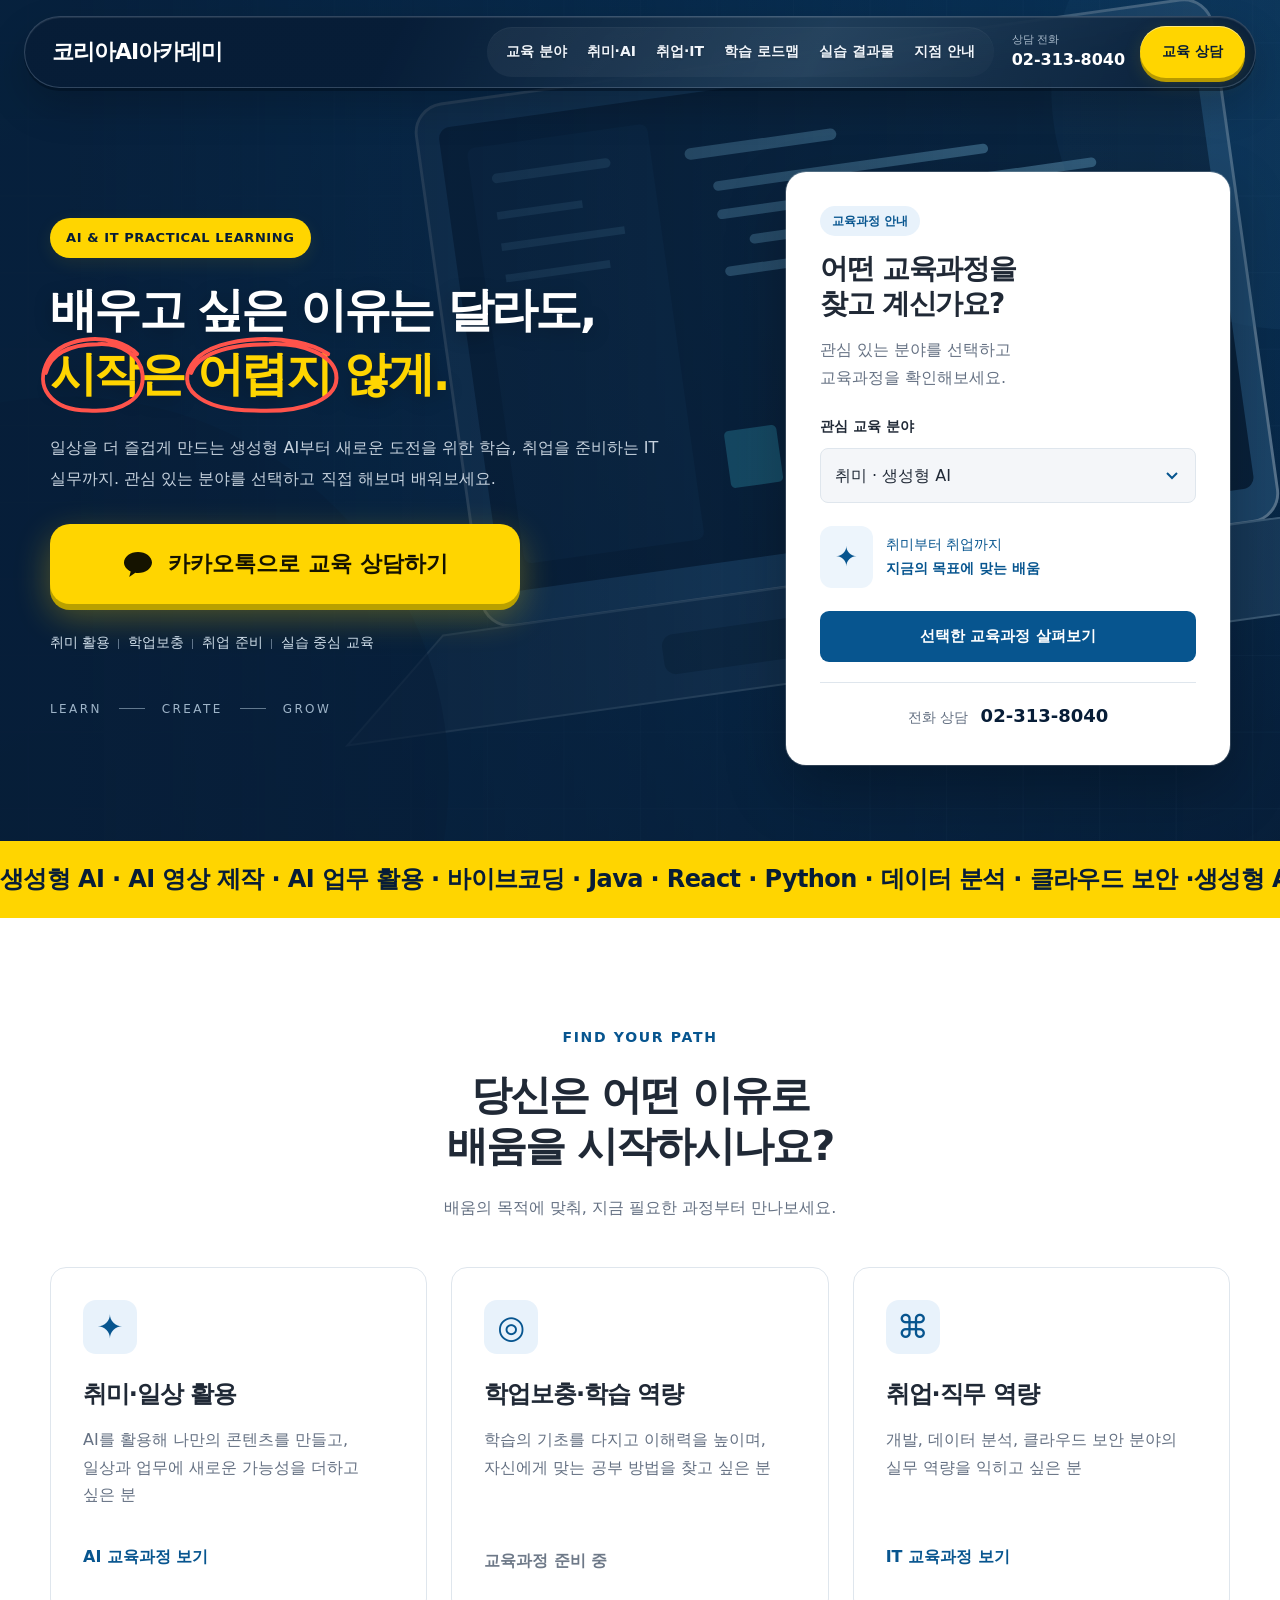
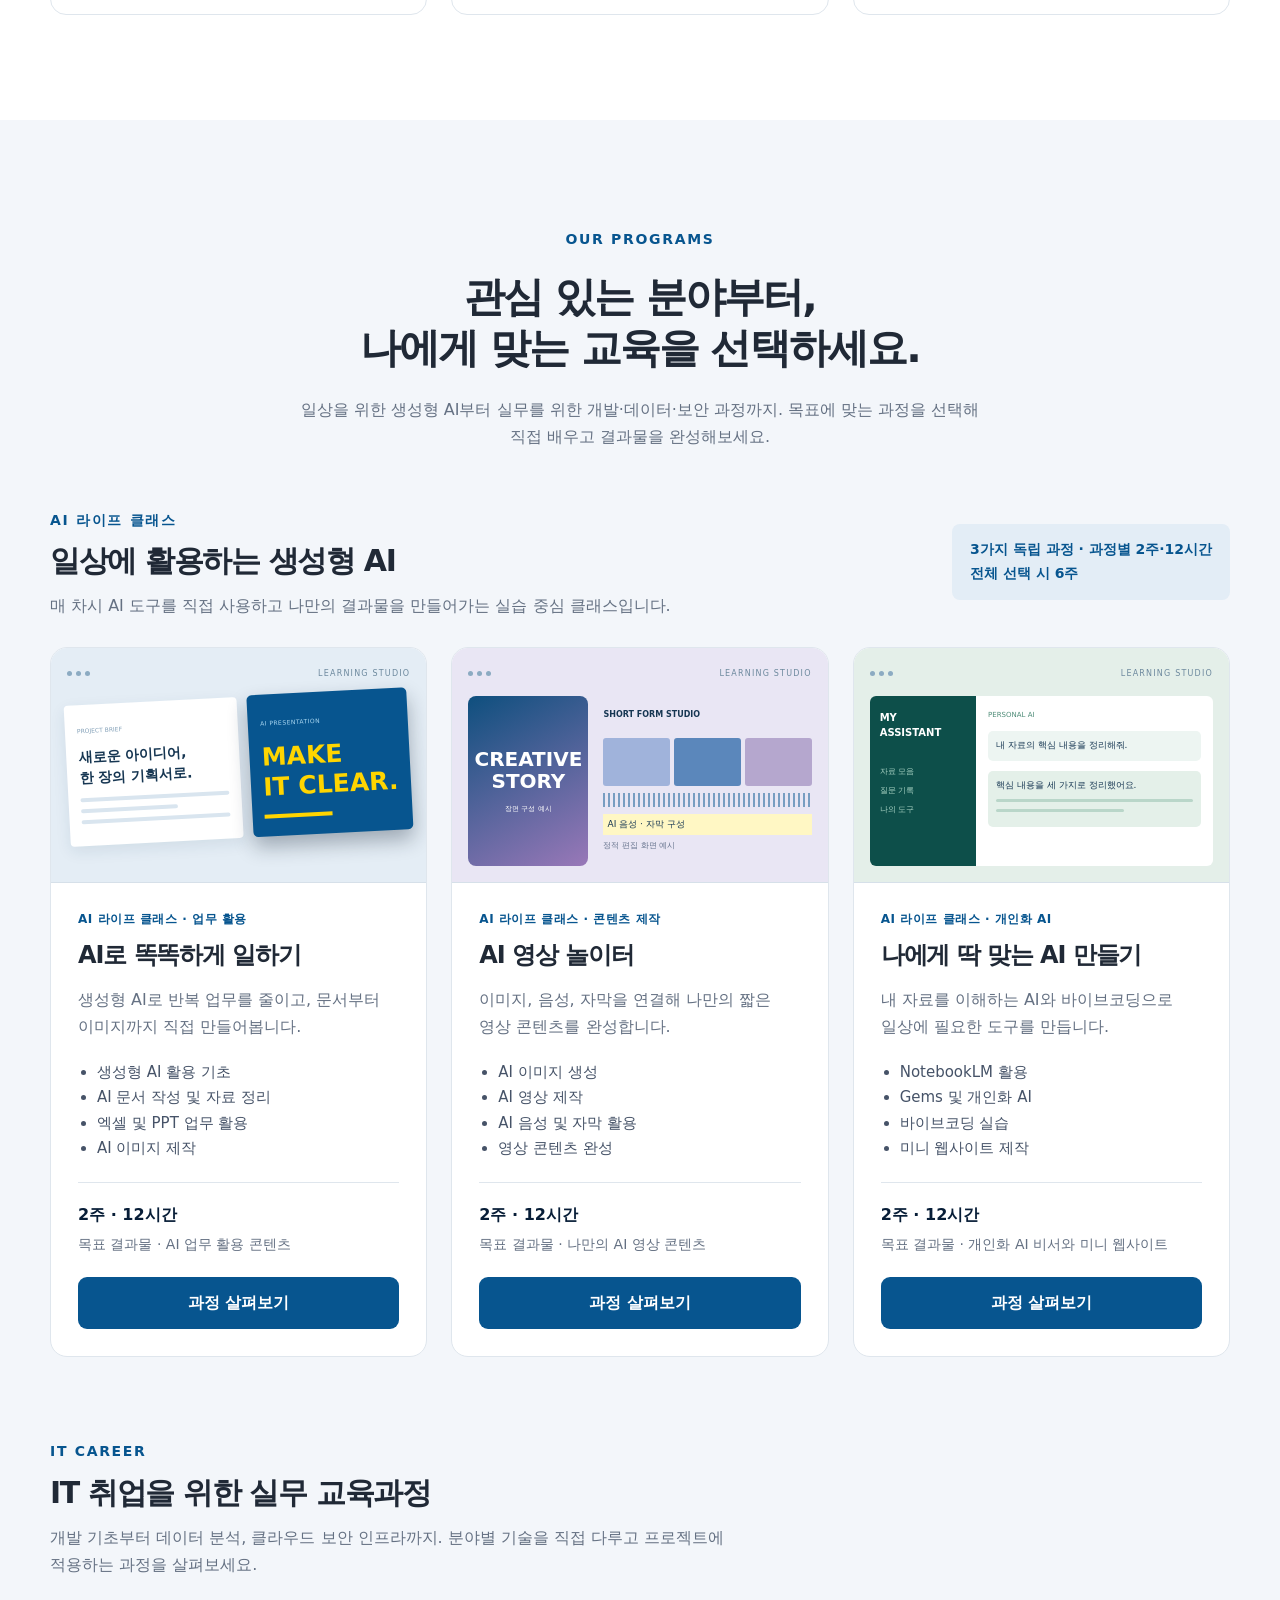
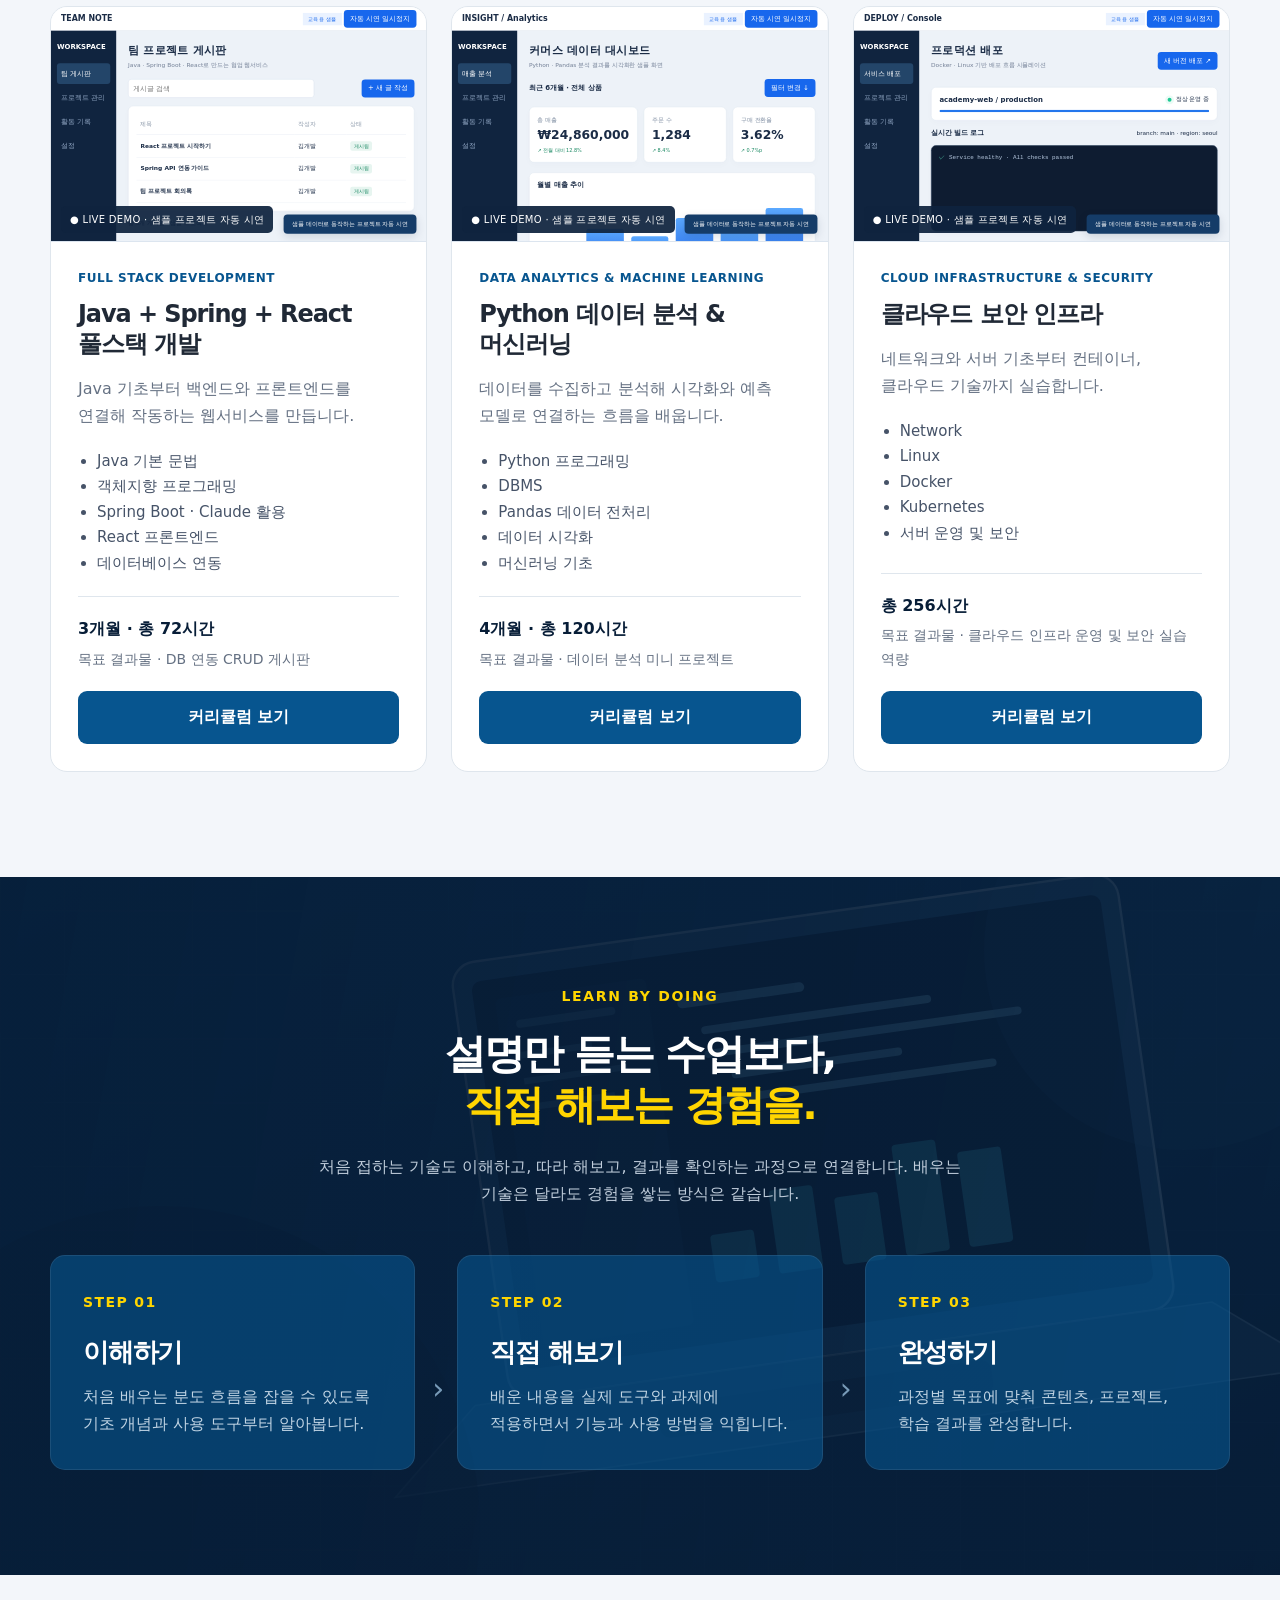
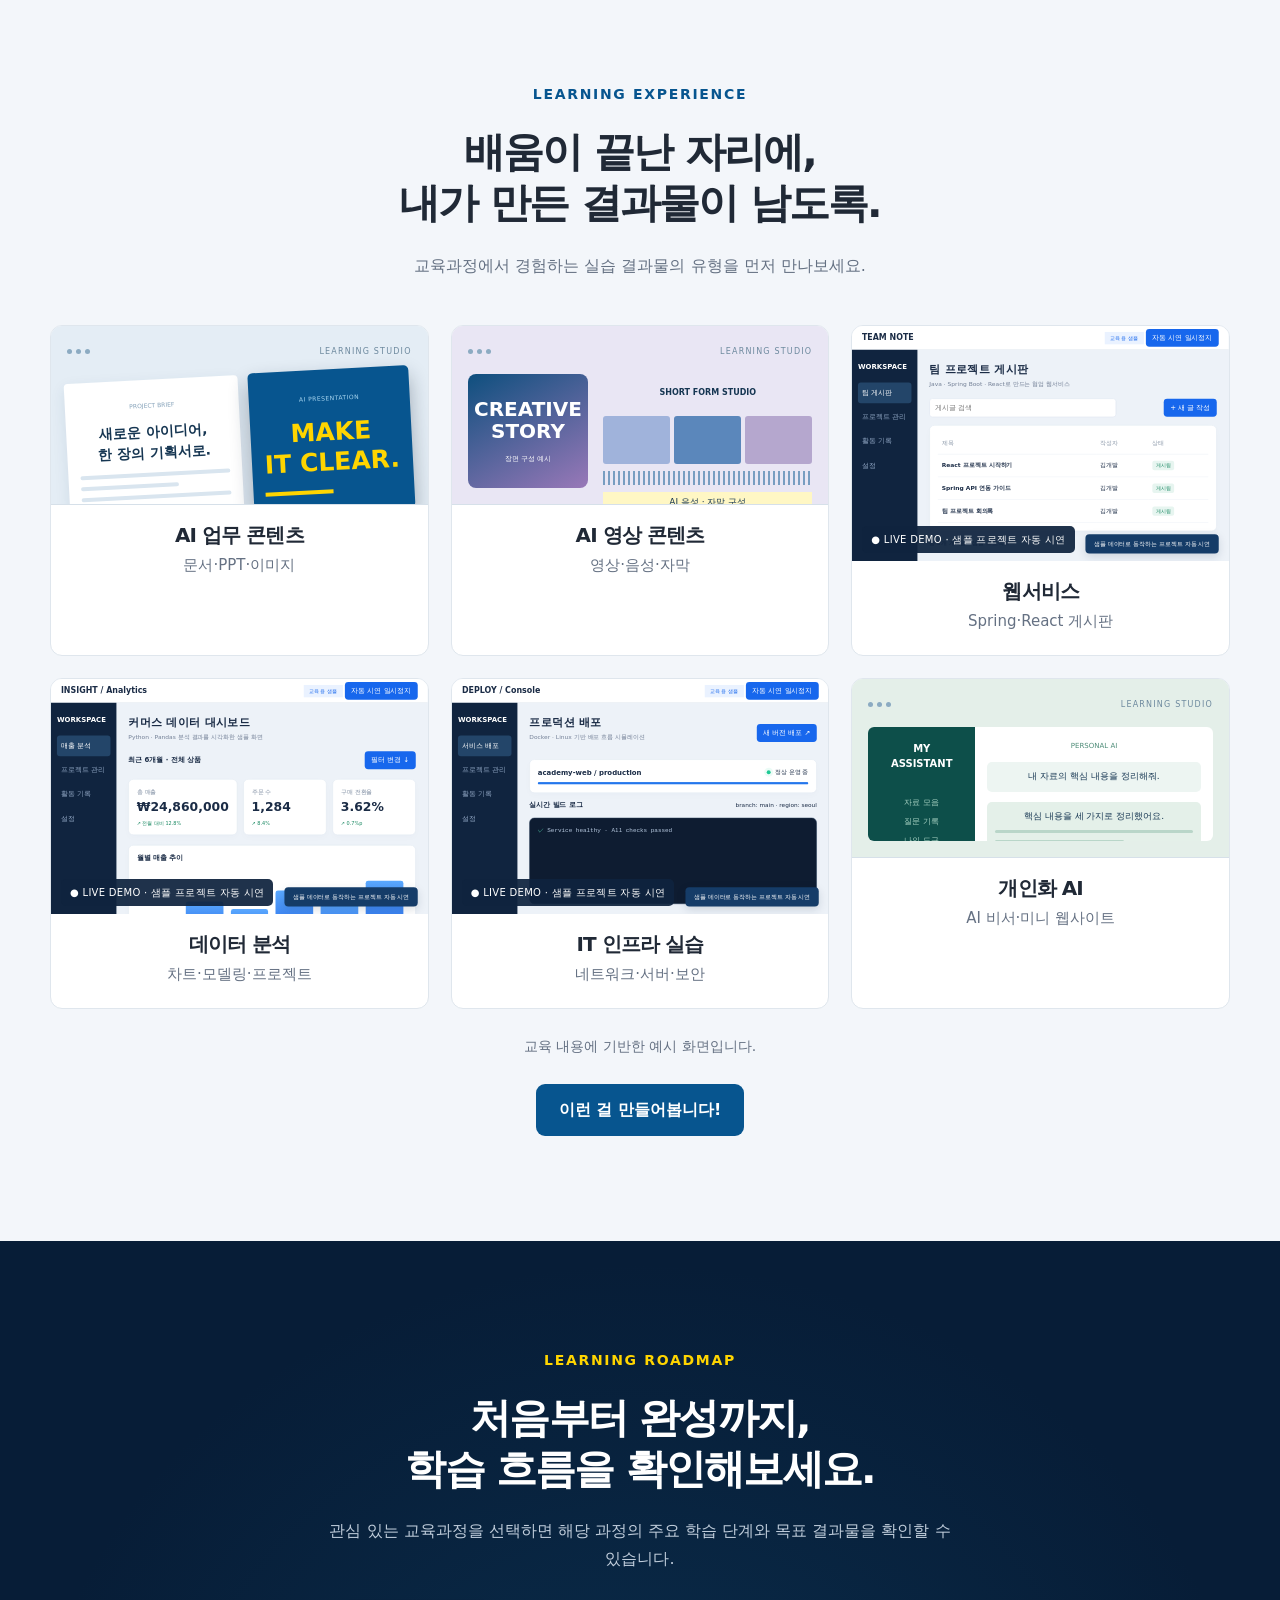
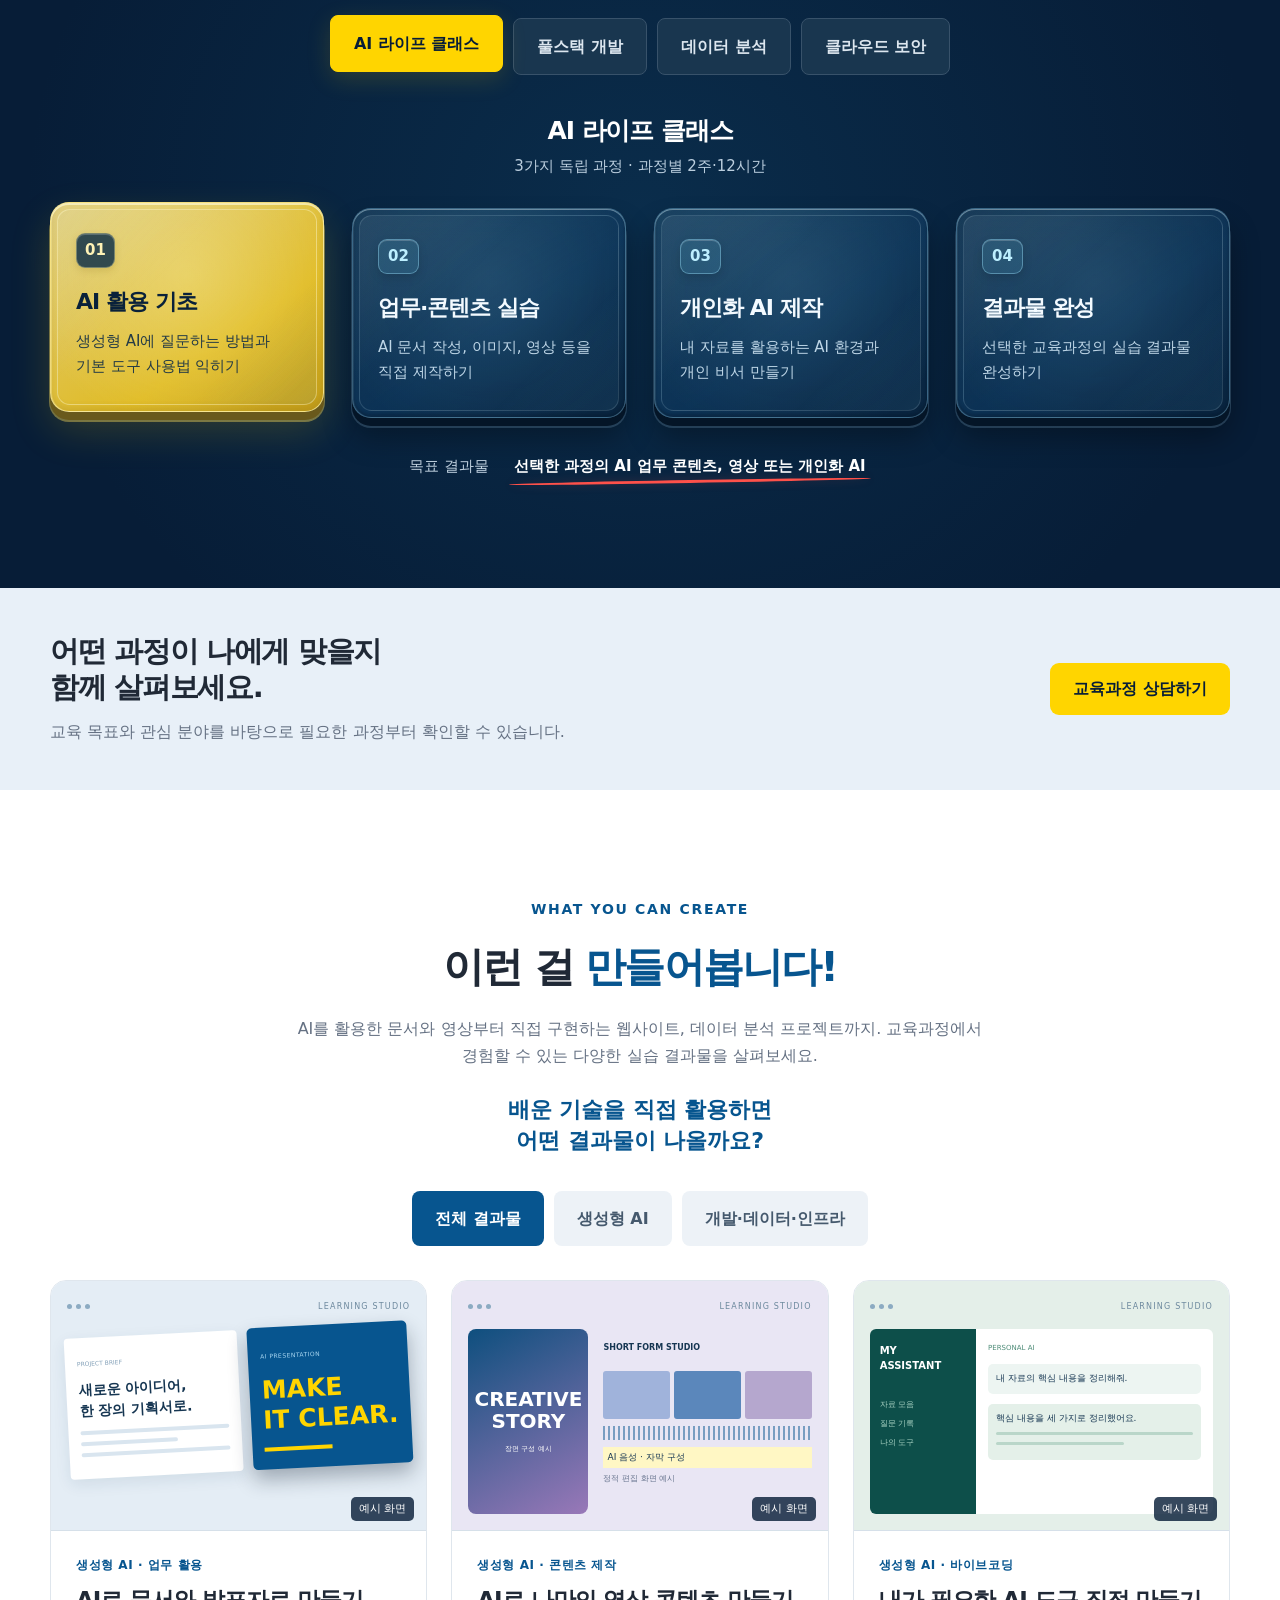
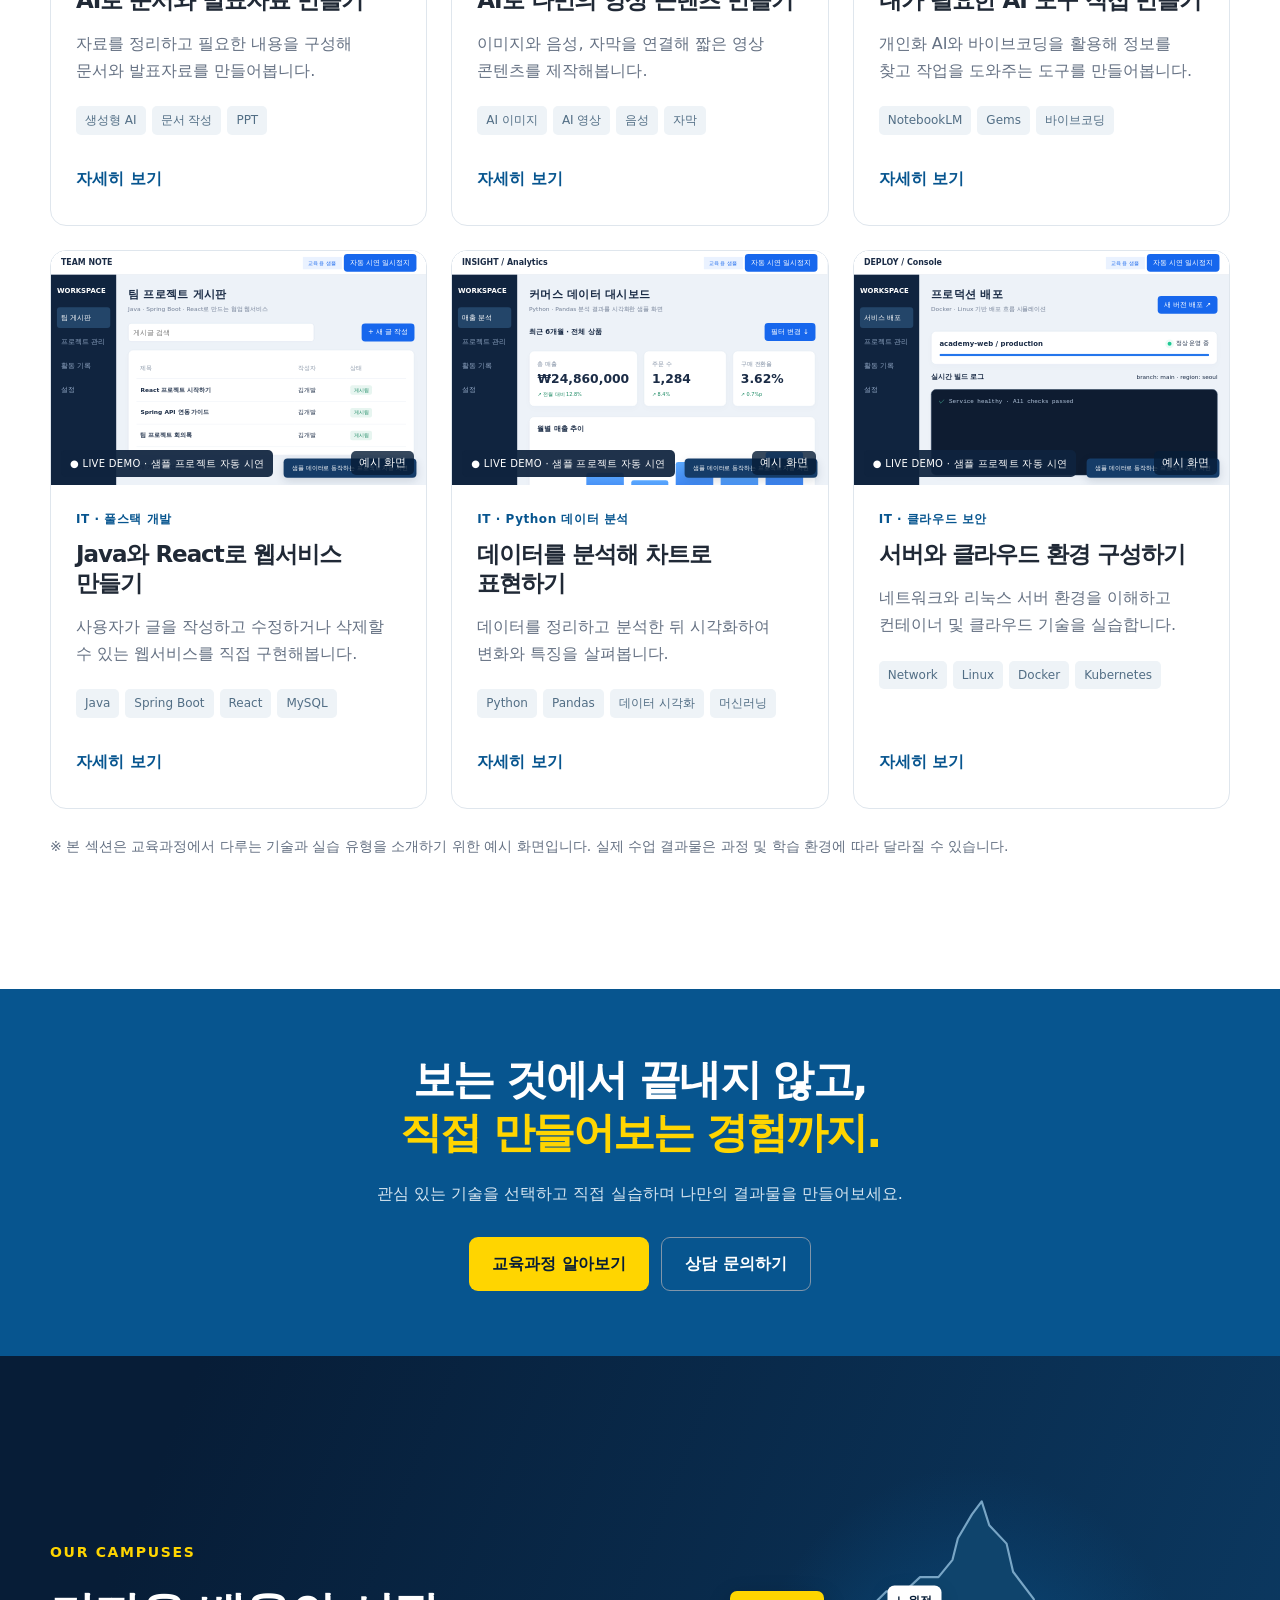
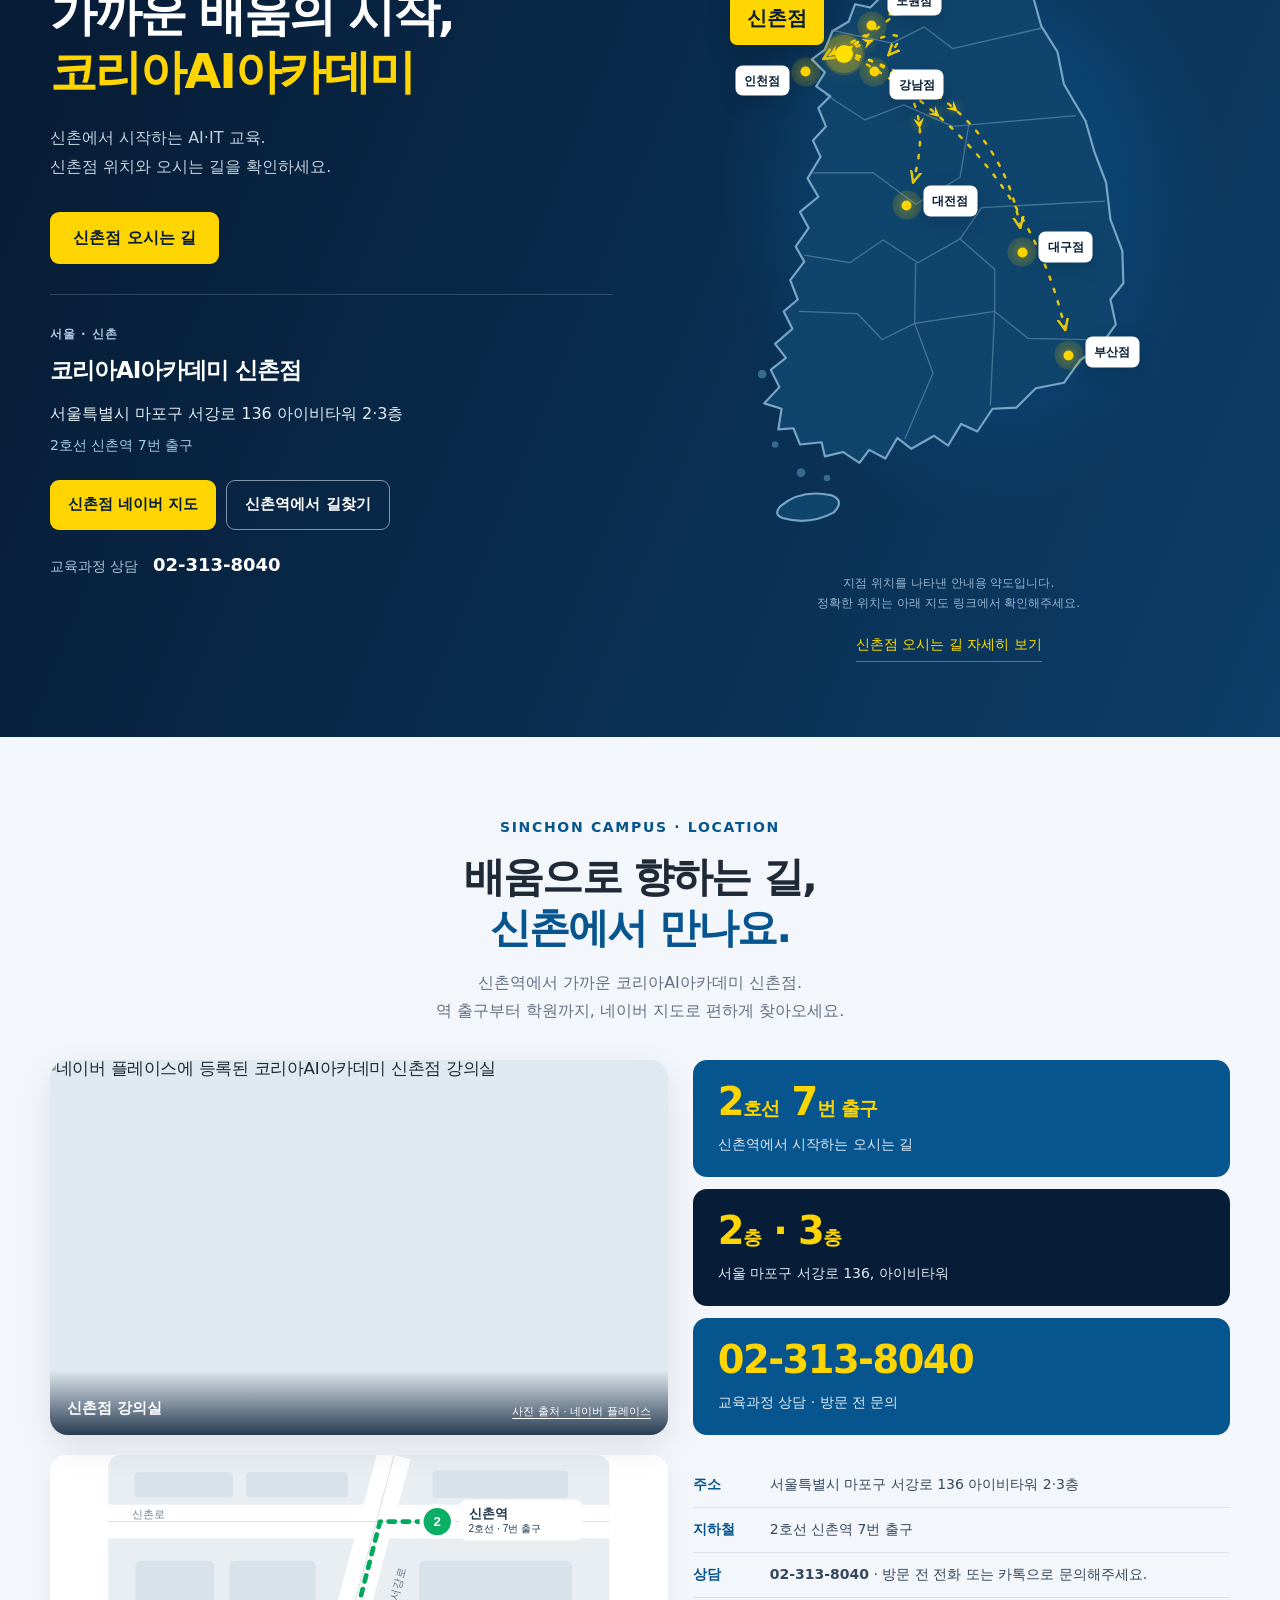
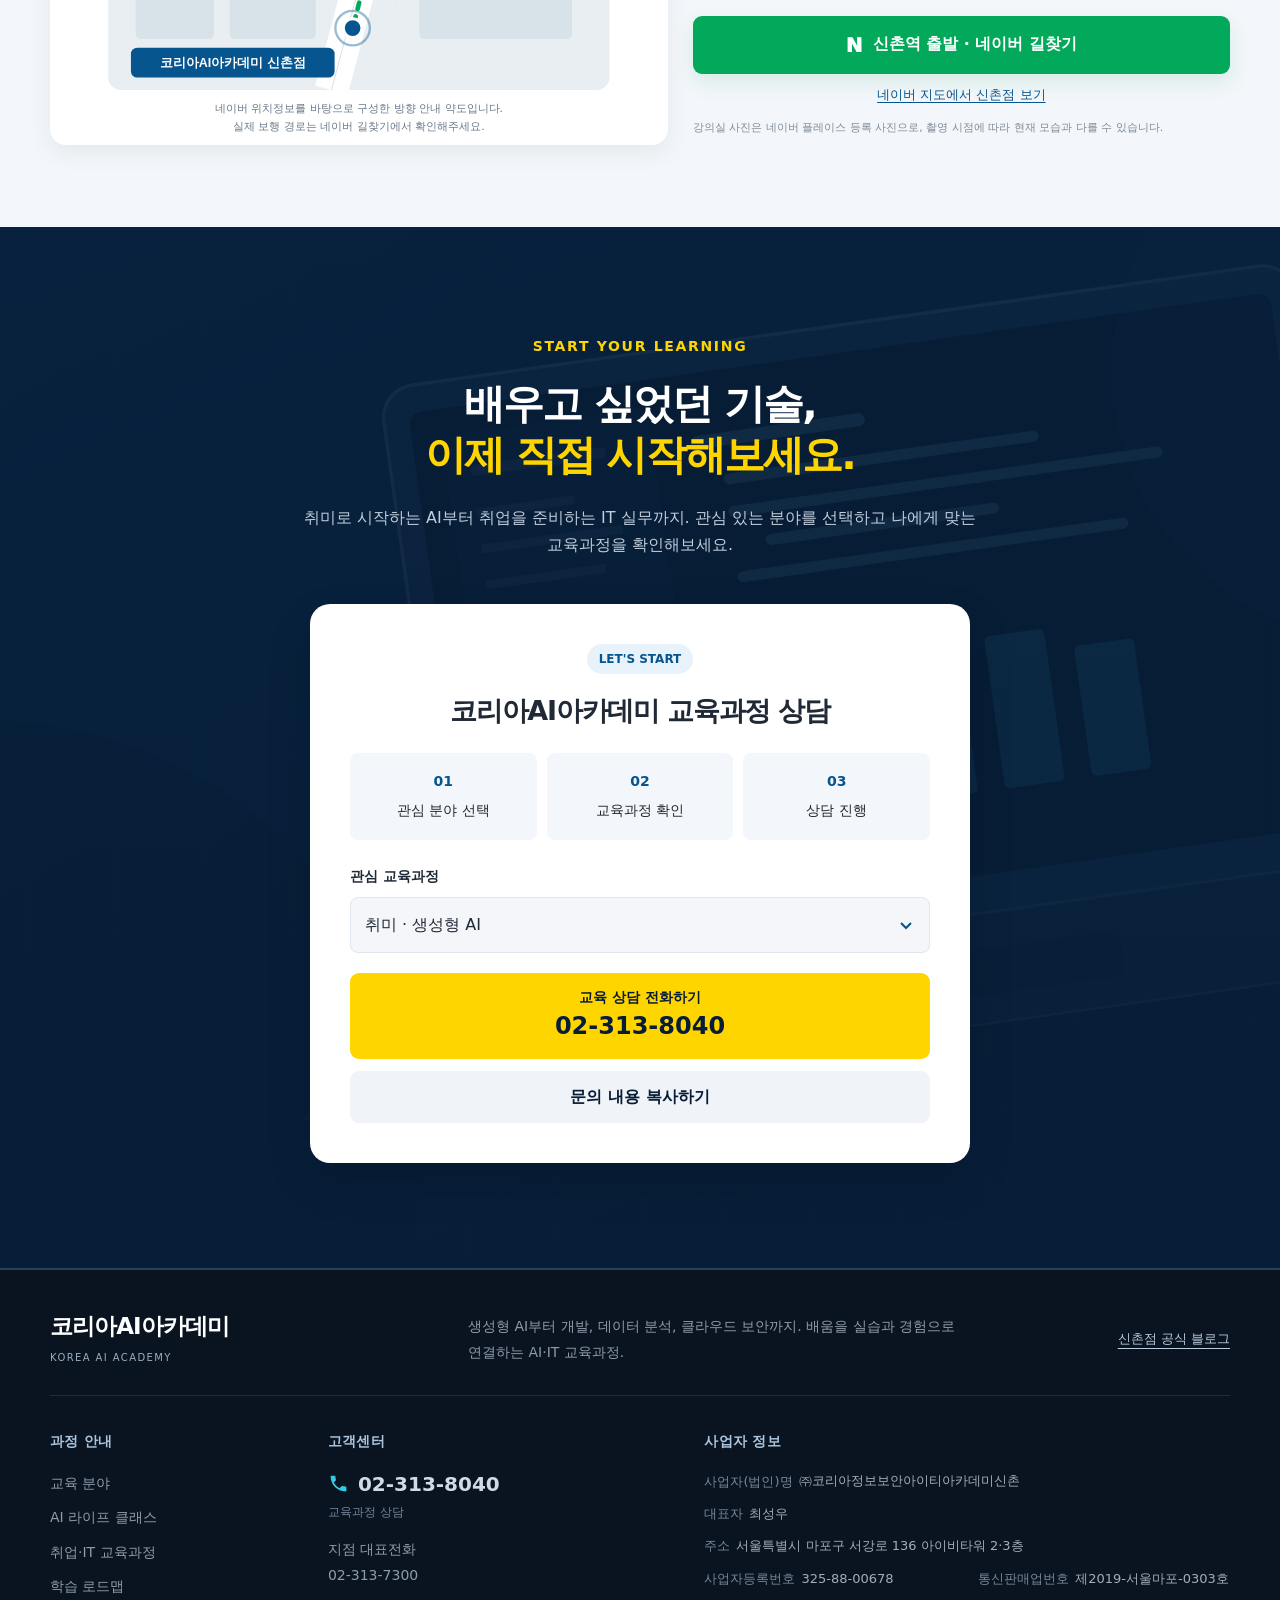
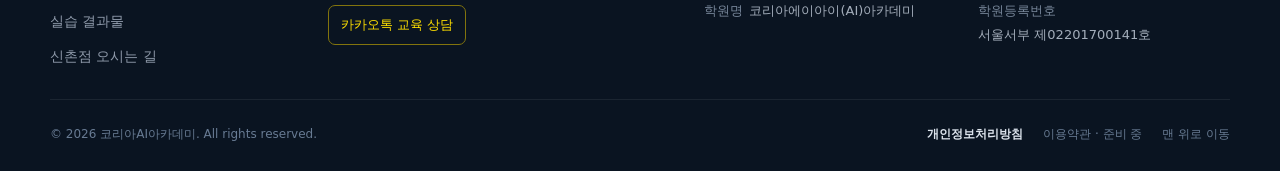
==== commit de5edd8e: "Publish original glass interactions for academy learning roadmap" ====
--- a/index.html
+++ b/index.html
@@ -1,2 +1,2 @@
 <!doctype html>
-<html lang="ko"><head><script>(()=>{'use strict';if('scrollRestoration' in history)history.scrollRestoration='manual';let userMoved=false;const reset=()=>{if(userMoved)return;if(location.hash)history.replaceState(history.state,'',location.pathname+location.search);window.scrollTo({top:0,left:0,behavior:'instant'});};const mark=()=>{userMoved=true};['touchstart','wheel','pointerdown','keydown'].forEach(type=>window.addEventListener(type,mark,{passive:true,capture:true}));reset();document.addEventListener('DOMContentLoaded',reset,{once:true});window.addEventListener('load',reset,{once:true});window.addEventListener('pageshow',event=>{if(event.persisted)userMoved=false;reset();requestAnimationFrame(reset);});})();</script><meta charset="utf-8"><meta name="viewport" content="width=device-width,initial-scale=1,viewport-fit=cover"><meta name="theme-color" content="#071D37"><meta name="description" content="코리아AI아카데미 AI·IT 교육과정. 생성형 AI, Java·React 개발, Python 데이터 분석, 클라우드 보안까지 실습으로 배웁니다."><meta property="og:title" content="코리아AI아카데미 | AI·IT 교육과정"><title>코리아AI아카데미 | AI·IT 교육과정</title><link rel="preconnect" href="https://cdn.jsdelivr.net"><link rel="stylesheet" href="https://cdn.jsdelivr.net/gh/orioncactus/pretendard@v1.3.9/dist/web/static/pretendard-dynamic-subset.min.css"><link rel="stylesheet" href="./css/style.css?v=20261122-mobile-consult"><script defer src="./js/content.js?v=20261122-mobile-consult"></script><script defer src="./js/main.js?v=20261122-mobile-consult"></script><link rel="stylesheet" href="./css/academy-intro.css?v=20261124-1"><script>(()=>{if(matchMedia('(prefers-reduced-motion: reduce)').matches)return;document.documentElement.classList.add('academy-intro-active');window.__academyIntroFallback=setTimeout(()=>{document.documentElement.classList.remove('academy-intro-active');document.querySelector('#academy-intro')?.remove();document.querySelectorAll('[data-intro-locked]').forEach(el=>{el.inert=false;delete el.dataset.introLocked;});},5500);})();</script><script defer src="./js/academy-intro.js?v=20261124-1"></script></head><body><section id="academy-intro" class="academy-intro" role="dialog" aria-modal="true" aria-label="코리아AI아카데미 5초 인트로" hidden><canvas aria-hidden="true"></canvas><div class="intro-top"><span class="intro-signature">KOREA AI ACADEMY</span><button class="intro-skip" type="button" aria-label="인트로 건너뛰고 홈페이지 보기">SKIP <span aria-hidden="true">›</span></button></div><div class="intro-bottom"><div><span class="intro-kicker">IMAGINE. CREATE. MOVE.</span><h2 data-intro-name>COMPUTER</h2><p data-intro-caption>아이디어를 구현하는 기술</p></div><div class="intro-stages" aria-hidden="true"><i class="active" data-intro-stage></i><i data-intro-stage></i><i data-intro-stage></i></div></div><div class="intro-brand-reveal" aria-hidden="true"><b>KOREA AI ACADEMY</b><span>당신의 가능성이 시작되는 곳</span></div><div class="intro-progress" data-intro-progress aria-hidden="true"></div></section><a class="skip" href="#main">본문 바로가기</a><div id="app"></div><footer class="academy-footer"><div class="wrap"><div class="footer-columns"><div class="footer-brand-column"><a class="footer-brand-lockup" href="#top"><span><b>코리아AI아카데미</b><small>KOREA AI ACADEMY</small></span></a><p>생성형 AI부터 개발, 데이터 분석, 클라우드 보안까지. 배움을 실습과 경험으로 연결하는 AI·IT 교육과정.</p><a class="footer-blog" href="https://blog.naver.com/sunsoo2002" target="_blank" rel="noopener noreferrer">신촌점 공식 블로그</a></div><div class="footer-course-column"><h3>과정 안내</h3><ul><li><a href="#paths">교육 분야</a></li><li><a href="#hobby">AI 라이프 클래스</a></li><li><a href="#career">취업·IT 교육과정</a></li><li><a href="#roadmap">학습 로드맵</a></li><li><a href="#outcomes">실습 결과물</a></li><li><a href="#sinchon-visit">신촌점 오시는 길</a></li></ul></div><div class="footer-customer-column"><h3>고객센터</h3><a class="footer-consult-phone" href="tel:023138040"><svg viewBox="0 0 24 24" aria-hidden="true"><path d="M6.6 10.8a15.4 15.4 0 0 0 6.6 6.6l2.2-2.2a1 1 0 0 1 1-.24c1.1.37 2.3.57 3.6.57a1 1 0 0 1 1 1V20a1 1 0 0 1-1 1C10.6 21 3 13.4 3 4a1 1 0 0 1 1-1h3.5a1 1 0 0 1 1 1c0 1.3.2 2.5.57 3.6a1 1 0 0 1-.24 1z"/></svg>02-313-8040</a><p class="footer-phone-caption">교육과정 상담</p><p>지점 대표전화<br><a href="tel:023137300">02-313-7300</a></p><a class="footer-kakao" href="https://open.kakao.com/o/sD28nP0h" target="_blank" rel="noopener noreferrer">카카오톡 교육 상담</a></div><div class="footer-business-column"><h3>사업자 정보</h3><dl><div><dt>사업자(법인)명</dt><dd>㈜코리아정보보안아이티아카데미신촌</dd></div><div><dt>대표자</dt><dd>최성우</dd></div><div><dt>주소</dt><dd>서울특별시 마포구 서강로 136 아이비타워 2·3층</dd></div><div><dt>사업자등록번호</dt><dd>325-88-00678</dd></div><div><dt>통신판매업번호</dt><dd>제2019-서울마포-0303호</dd></div><div><dt>학원명</dt><dd>코리아에이아이(AI)아카데미</dd></div><div><dt>학원등록번호</dt><dd>서울서부 제02201700141호</dd></div></dl></div></div><div class="footer-legal"><p>© 2026 코리아AI아카데미. All rights reserved.</p><div><a href="https://sinchon.koreaisacademy.com/2025/customer/privacy.asp" target="_blank" rel="noopener noreferrer">개인정보처리방침</a><span>이용약관 · 준비 중</span><a href="#top">맨 위로 이동</a></div></div></div></footer><noscript>교육과정 안내를 확인하려면 JavaScript를 켜주세요. 교육 상담: <a href="tel:023138040">02-313-8040</a></noscript><nav class="mobile-consult-bar" aria-label="모바일 빠른 상담"><a class="mobile-call" href="tel:023138040" aria-label="대표전화 02-313-8040 전화 걸기"><svg viewBox="0 0 24 24" aria-hidden="true"><path d="M6.6 10.8a15.4 15.4 0 0 0 6.6 6.6l2.2-2.2a1 1 0 0 1 1-.24c1.1.37 2.3.57 3.6.57a1 1 0 0 1 1 1V20a1 1 0 0 1-1 1C10.6 21 3 13.4 3 4a1 1 0 0 1 1-1h3.5a1 1 0 0 1 1 1c0 1.3.2 2.5.57 3.6a1 1 0 0 1-.24 1z"/></svg><span>대표전화</span></a><a class="mobile-kakao" href="https://open.kakao.com/o/sD28nP0h" target="_blank" rel="noopener noreferrer" aria-label="카카오톡 교육 상담 새 창"><svg viewBox="0 0 32 32" aria-hidden="true"><path d="M16 4C8.3 4 2 8.7 2 14.5c0 3.8 2.7 7.2 6.7 9L7.2 29l6.1-4.2c.9.1 1.8.2 2.7.2 7.7 0 14-4.7 14-10.5S23.7 4 16 4Z"/></svg><span>카톡 교육 상담</span></a></nav><dialog id="detail" aria-labelledby="dialog-title"><button class="close" aria-label="상세창 닫기" autofocus>×</button><div id="dialog-body"></div></dialog></body></html>+<html lang="ko"><head><script>(()=>{'use strict';if('scrollRestoration' in history)history.scrollRestoration='manual';let userMoved=false;const reset=()=>{if(userMoved)return;if(location.hash)history.replaceState(history.state,'',location.pathname+location.search);window.scrollTo({top:0,left:0,behavior:'instant'});};const mark=()=>{userMoved=true};['touchstart','wheel','pointerdown','keydown'].forEach(type=>window.addEventListener(type,mark,{passive:true,capture:true}));reset();document.addEventListener('DOMContentLoaded',reset,{once:true});window.addEventListener('load',reset,{once:true});window.addEventListener('pageshow',event=>{if(event.persisted)userMoved=false;reset();requestAnimationFrame(reset);});})();</script><meta charset="utf-8"><meta name="viewport" content="width=device-width,initial-scale=1,viewport-fit=cover"><meta name="theme-color" content="#071D37"><meta name="description" content="코리아AI아카데미 AI·IT 교육과정. 생성형 AI, Java·React 개발, Python 데이터 분석, 클라우드 보안까지 실습으로 배웁니다."><meta property="og:title" content="코리아AI아카데미 | AI·IT 교육과정"><title>코리아AI아카데미 | AI·IT 교육과정</title><link rel="preconnect" href="https://cdn.jsdelivr.net"><link rel="stylesheet" href="https://cdn.jsdelivr.net/gh/orioncactus/pretendard@v1.3.9/dist/web/static/pretendard-dynamic-subset.min.css"><link rel="stylesheet" href="./css/style.css?v=20261122-mobile-consult"><script defer src="./js/content.js?v=20261122-mobile-consult"></script><script defer src="./js/main.js?v=20261122-mobile-consult"></script><link rel="stylesheet" href="./css/academy-intro.css?v=20261124-1"><script>(()=>{if(matchMedia('(prefers-reduced-motion: reduce)').matches)return;document.documentElement.classList.add('academy-intro-active');window.__academyIntroFallback=setTimeout(()=>{document.documentElement.classList.remove('academy-intro-active');document.querySelector('#academy-intro')?.remove();document.querySelectorAll('[data-intro-locked]').forEach(el=>{el.inert=false;delete el.dataset.introLocked;});},5500);})();</script><script defer src="./js/academy-intro.js?v=20261124-1"></script><link rel="stylesheet" href="./css/roadmap-glass.css?v=20261124-1"><script defer src="./js/roadmap-glass.js?v=20261124-1"></script></head><body><section id="academy-intro" class="academy-intro" role="dialog" aria-modal="true" aria-label="코리아AI아카데미 5초 인트로" hidden><canvas aria-hidden="true"></canvas><div class="intro-top"><span class="intro-signature">KOREA AI ACADEMY</span><button class="intro-skip" type="button" aria-label="인트로 건너뛰고 홈페이지 보기">SKIP <span aria-hidden="true">›</span></button></div><div class="intro-bottom"><div><span class="intro-kicker">IMAGINE. CREATE. MOVE.</span><h2 data-intro-name>COMPUTER</h2><p data-intro-caption>아이디어를 구현하는 기술</p></div><div class="intro-stages" aria-hidden="true"><i class="active" data-intro-stage></i><i data-intro-stage></i><i data-intro-stage></i></div></div><div class="intro-brand-reveal" aria-hidden="true"><b>KOREA AI ACADEMY</b><span>당신의 가능성이 시작되는 곳</span></div><div class="intro-progress" data-intro-progress aria-hidden="true"></div></section><a class="skip" href="#main">본문 바로가기</a><div id="app"></div><footer class="academy-footer"><div class="wrap"><div class="footer-columns"><div class="footer-brand-column"><a class="footer-brand-lockup" href="#top"><span><b>코리아AI아카데미</b><small>KOREA AI ACADEMY</small></span></a><p>생성형 AI부터 개발, 데이터 분석, 클라우드 보안까지. 배움을 실습과 경험으로 연결하는 AI·IT 교육과정.</p><a class="footer-blog" href="https://blog.naver.com/sunsoo2002" target="_blank" rel="noopener noreferrer">신촌점 공식 블로그</a></div><div class="footer-course-column"><h3>과정 안내</h3><ul><li><a href="#paths">교육 분야</a></li><li><a href="#hobby">AI 라이프 클래스</a></li><li><a href="#career">취업·IT 교육과정</a></li><li><a href="#roadmap">학습 로드맵</a></li><li><a href="#outcomes">실습 결과물</a></li><li><a href="#sinchon-visit">신촌점 오시는 길</a></li></ul></div><div class="footer-customer-column"><h3>고객센터</h3><a class="footer-consult-phone" href="tel:023138040"><svg viewBox="0 0 24 24" aria-hidden="true"><path d="M6.6 10.8a15.4 15.4 0 0 0 6.6 6.6l2.2-2.2a1 1 0 0 1 1-.24c1.1.37 2.3.57 3.6.57a1 1 0 0 1 1 1V20a1 1 0 0 1-1 1C10.6 21 3 13.4 3 4a1 1 0 0 1 1-1h3.5a1 1 0 0 1 1 1c0 1.3.2 2.5.57 3.6a1 1 0 0 1-.24 1z"/></svg>02-313-8040</a><p class="footer-phone-caption">교육과정 상담</p><p>지점 대표전화<br><a href="tel:023137300">02-313-7300</a></p><a class="footer-kakao" href="https://open.kakao.com/o/sD28nP0h" target="_blank" rel="noopener noreferrer">카카오톡 교육 상담</a></div><div class="footer-business-column"><h3>사업자 정보</h3><dl><div><dt>사업자(법인)명</dt><dd>㈜코리아정보보안아이티아카데미신촌</dd></div><div><dt>대표자</dt><dd>최성우</dd></div><div><dt>주소</dt><dd>서울특별시 마포구 서강로 136 아이비타워 2·3층</dd></div><div><dt>사업자등록번호</dt><dd>325-88-00678</dd></div><div><dt>통신판매업번호</dt><dd>제2019-서울마포-0303호</dd></div><div><dt>학원명</dt><dd>코리아에이아이(AI)아카데미</dd></div><div><dt>학원등록번호</dt><dd>서울서부 제02201700141호</dd></div></dl></div></div><div class="footer-legal"><p>© 2026 코리아AI아카데미. All rights reserved.</p><div><a href="https://sinchon.koreaisacademy.com/2025/customer/privacy.asp" target="_blank" rel="noopener noreferrer">개인정보처리방침</a><span>이용약관 · 준비 중</span><a href="#top">맨 위로 이동</a></div></div></div></footer><noscript>교육과정 안내를 확인하려면 JavaScript를 켜주세요. 교육 상담: <a href="tel:023138040">02-313-8040</a></noscript><nav class="mobile-consult-bar" aria-label="모바일 빠른 상담"><a class="mobile-call" href="tel:023138040" aria-label="대표전화 02-313-8040 전화 걸기"><svg viewBox="0 0 24 24" aria-hidden="true"><path d="M6.6 10.8a15.4 15.4 0 0 0 6.6 6.6l2.2-2.2a1 1 0 0 1 1-.24c1.1.37 2.3.57 3.6.57a1 1 0 0 1 1 1V20a1 1 0 0 1-1 1C10.6 21 3 13.4 3 4a1 1 0 0 1 1-1h3.5a1 1 0 0 1 1 1c0 1.3.2 2.5.57 3.6a1 1 0 0 1-.24 1z"/></svg><span>대표전화</span></a><a class="mobile-kakao" href="https://open.kakao.com/o/sD28nP0h" target="_blank" rel="noopener noreferrer" aria-label="카카오톡 교육 상담 새 창"><svg viewBox="0 0 32 32" aria-hidden="true"><path d="M16 4C8.3 4 2 8.7 2 14.5c0 3.8 2.7 7.2 6.7 9L7.2 29l6.1-4.2c.9.1 1.8.2 2.7.2 7.7 0 14-4.7 14-10.5S23.7 4 16 4Z"/></svg><span>카톡 교육 상담</span></a></nav><dialog id="detail" aria-labelledby="dialog-title"><button class="close" aria-label="상세창 닫기" autofocus>×</button><div id="dialog-body"></div></dialog></body></html>
--- a/css/roadmap-glass.css
+++ b/css/roadmap-glass.css
@@ -0,0 +1,24 @@
+/* Original glass-key treatment, adapted to the navy / cyan / yellow academy palette. */
+#roadmap.has-glass-keys .roadmap-grid{perspective:1100px;gap:28px}
+#roadmap.has-glass-keys .glass-key{--glass-rx:0deg;--glass-ry:0deg;--glass-x:50%;--glass-y:35%;position:relative;isolation:isolate;overflow:hidden;border-radius:19px;border:1px solid #a9e5ff4a;background:radial-gradient(230px circle at var(--glass-x) var(--glass-y),#9ce4ff20,transparent 72%),linear-gradient(145deg,#6bb6db25,#0d365bca 55%,#09243ed9);backdrop-filter:blur(16px);-webkit-backdrop-filter:blur(16px);box-shadow:inset 0 1px 0 #e4f7ff66,inset 1px 0 0 #d1efff18,inset 0 -3px 3px #06152655,0 8px 0 #041527,0 9px 0 1px #47678277,0 19px 30px #0005;transform:translateY(0) rotateX(var(--glass-rx)) rotateY(var(--glass-ry));transform-style:preserve-3d;transition:transform .2s ease,background .35s,border-color .25s,box-shadow .25s,color .25s;animation:none;color:#f3faff;min-height:210px;touch-action:pan-y;outline-offset:7px}
+#roadmap.has-glass-keys .glass-key:before{content:"";position:absolute;inset:6px;border:1px solid #d9f4ff26;border-radius:13px;opacity:1;background:linear-gradient(135deg,#e2f8ff13,transparent 38%,transparent 72%,#5faed91a);pointer-events:none;z-index:-1;transition:border-color .3s}
+#roadmap.has-glass-keys .glass-key:after{content:"";position:absolute;inset:0;top:-100%;height:100%;background:linear-gradient(125deg,transparent 20%,#b9eaff00 32%,#d7f8ff28 45%,#b9eaff00 58%,transparent 75%);transform:translateX(-110%);pointer-events:none;color:transparent;right:auto;width:100%;z-index:0}
+#roadmap.has-glass-keys .glass-key>span:first-child{position:relative;z-index:1;background:#71dbff1c;color:#bdefff;border:1px solid #a0e5ff66;border-radius:9px;min-width:39px;min-height:35px;display:inline-grid;place-items:center;box-shadow:inset 0 1px 0 #ffffff33,0 4px 10px #0002;font-size:15px}
+#roadmap.has-glass-keys .glass-key h4,#roadmap.has-glass-keys .glass-key p{position:relative;z-index:1;pointer-events:none}
+#roadmap.has-glass-keys .glass-key h4{color:#f3faff}#roadmap.has-glass-keys .glass-key p{color:#bed6e7}
+#roadmap.has-glass-keys .glass-key.roadmap-current{background:radial-gradient(220px circle at var(--glass-x) var(--glass-y),#fff7b74d,transparent 72%),linear-gradient(145deg,#ffe88ddf,#f1c723ed 65%,#d6aa16e8);color:#071d37;border-color:#fff1a4b3;box-shadow:inset 0 2px 0 #fffbd5aa,inset 1px 0 0 #fff5ad55,inset 0 -4px 6px #8c6d1833,0 8px 0 #69591c,0 9px 0 1px #ffdf5a66,0 18px 40px #ffd5002b;transform:translateY(-6px) rotateX(var(--glass-rx)) rotateY(var(--glass-ry));animation:none}
+#roadmap.has-glass-keys .glass-key.roadmap-current:before{border-color:#fff9cf66}
+#roadmap.has-glass-keys .glass-key.roadmap-current h4{color:#09213a}#roadmap.has-glass-keys .glass-key.roadmap-current p{color:#243b46}
+#roadmap.has-glass-keys .glass-key.roadmap-current>span:first-child{border-radius:9px;background:#16364add;color:#fff3b6;border-color:#fff2a659;box-shadow:inset 0 1px 0 #ffffff33,0 3px 7px #7e650b30}
+@media(hover:hover){#roadmap.has-glass-keys .glass-key:hover{border-color:#b9f3ffc4;box-shadow:inset 0 1px 0 #e4f7ff99,inset 0 -3px 3px #06152655,0 8px 0 #041527,0 9px 0 1px #80d3ff88,0 17px 38px #6bd9ff28}}
+#roadmap.has-glass-keys .glass-key:focus-visible{outline:3px solid #9ceaff}
+#roadmap.has-glass-keys .glass-key.glass-pressed{transform:translateY(5px) scale(.987) rotateX(0deg) rotateY(0deg);box-shadow:inset 0 1px 0 #e4f7ff88,inset 0 0 25px #c7efff1f,0 2px 0 #071725,0 4px 24px #63d5ff44;transition:transform .08s,box-shadow .08s}
+#roadmap.has-glass-keys.glass-keys-visible .glass-key{animation:glass-key-arrive .7s calc(var(--glass-order)*.11s) both}
+#roadmap.has-glass-keys .glass-key.glass-wave:after{top:0;animation:glass-key-sheen .65s ease-out both}
+.roadmap-glass-ripple{position:absolute!important;display:block!important;z-index:0!important;border:1px solid #d6f8ff99!important;border-radius:50%!important;min-width:0!important;min-height:0!important;max-width:none!important;padding:0!important;margin:0!important;background:radial-gradient(circle,#d5f5ff2e,transparent 65%)!important;box-shadow:0 0 22px #9ae7ff44!important;pointer-events:none;transform:translate(-50%,-50%) scale(0);opacity:.8;animation:glass-key-ripple .78s cubic-bezier(.1,.55,.3,1) forwards}
+@keyframes glass-key-ripple{to{transform:translate(-50%,-50%) scale(1);opacity:0}}
+@keyframes glass-key-sheen{to{transform:translateX(110%)}}
+@keyframes glass-key-arrive{from{opacity:0;translate:0 25px;filter:blur(3px)}to{opacity:1;translate:0 0;filter:blur(0)}}
+@media(max-width:850px){#roadmap.has-glass-keys .roadmap-grid{gap:25px}}
+@media(max-width:600px){#roadmap.has-glass-keys .roadmap-grid{gap:27px}#roadmap.has-glass-keys .glass-key{min-height:195px;border-radius:18px}#roadmap.has-glass-keys .glass-key.roadmap-current{transform:translateY(-3px)}#roadmap.has-glass-keys .glass-key.glass-pressed{transform:translateY(4px) scale(.99)}}
+@media(prefers-reduced-motion:reduce){#roadmap.has-glass-keys .glass-key,#roadmap.has-glass-keys.glass-keys-visible .glass-key,#roadmap.has-glass-keys .glass-key:after{animation:none!important;transition:none!important;transform:none!important}.roadmap-glass-ripple{display:none!important}}
